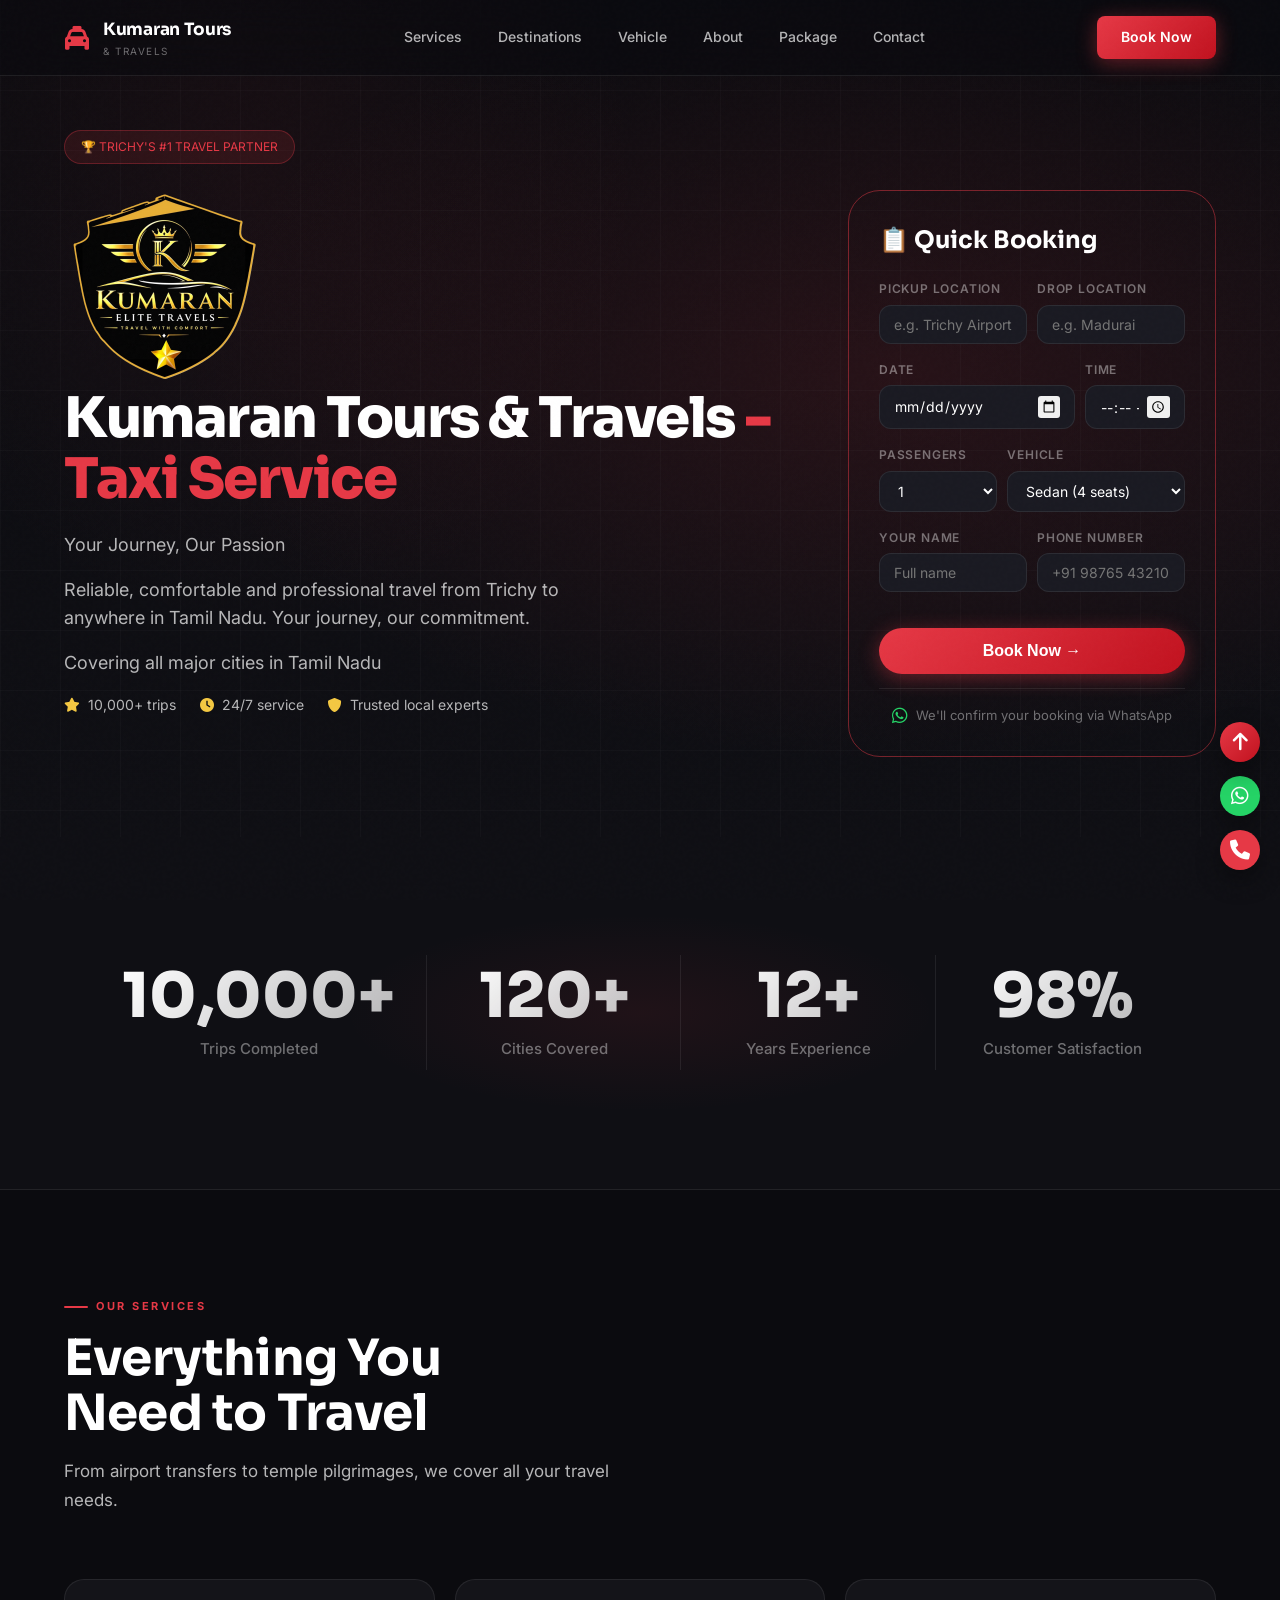
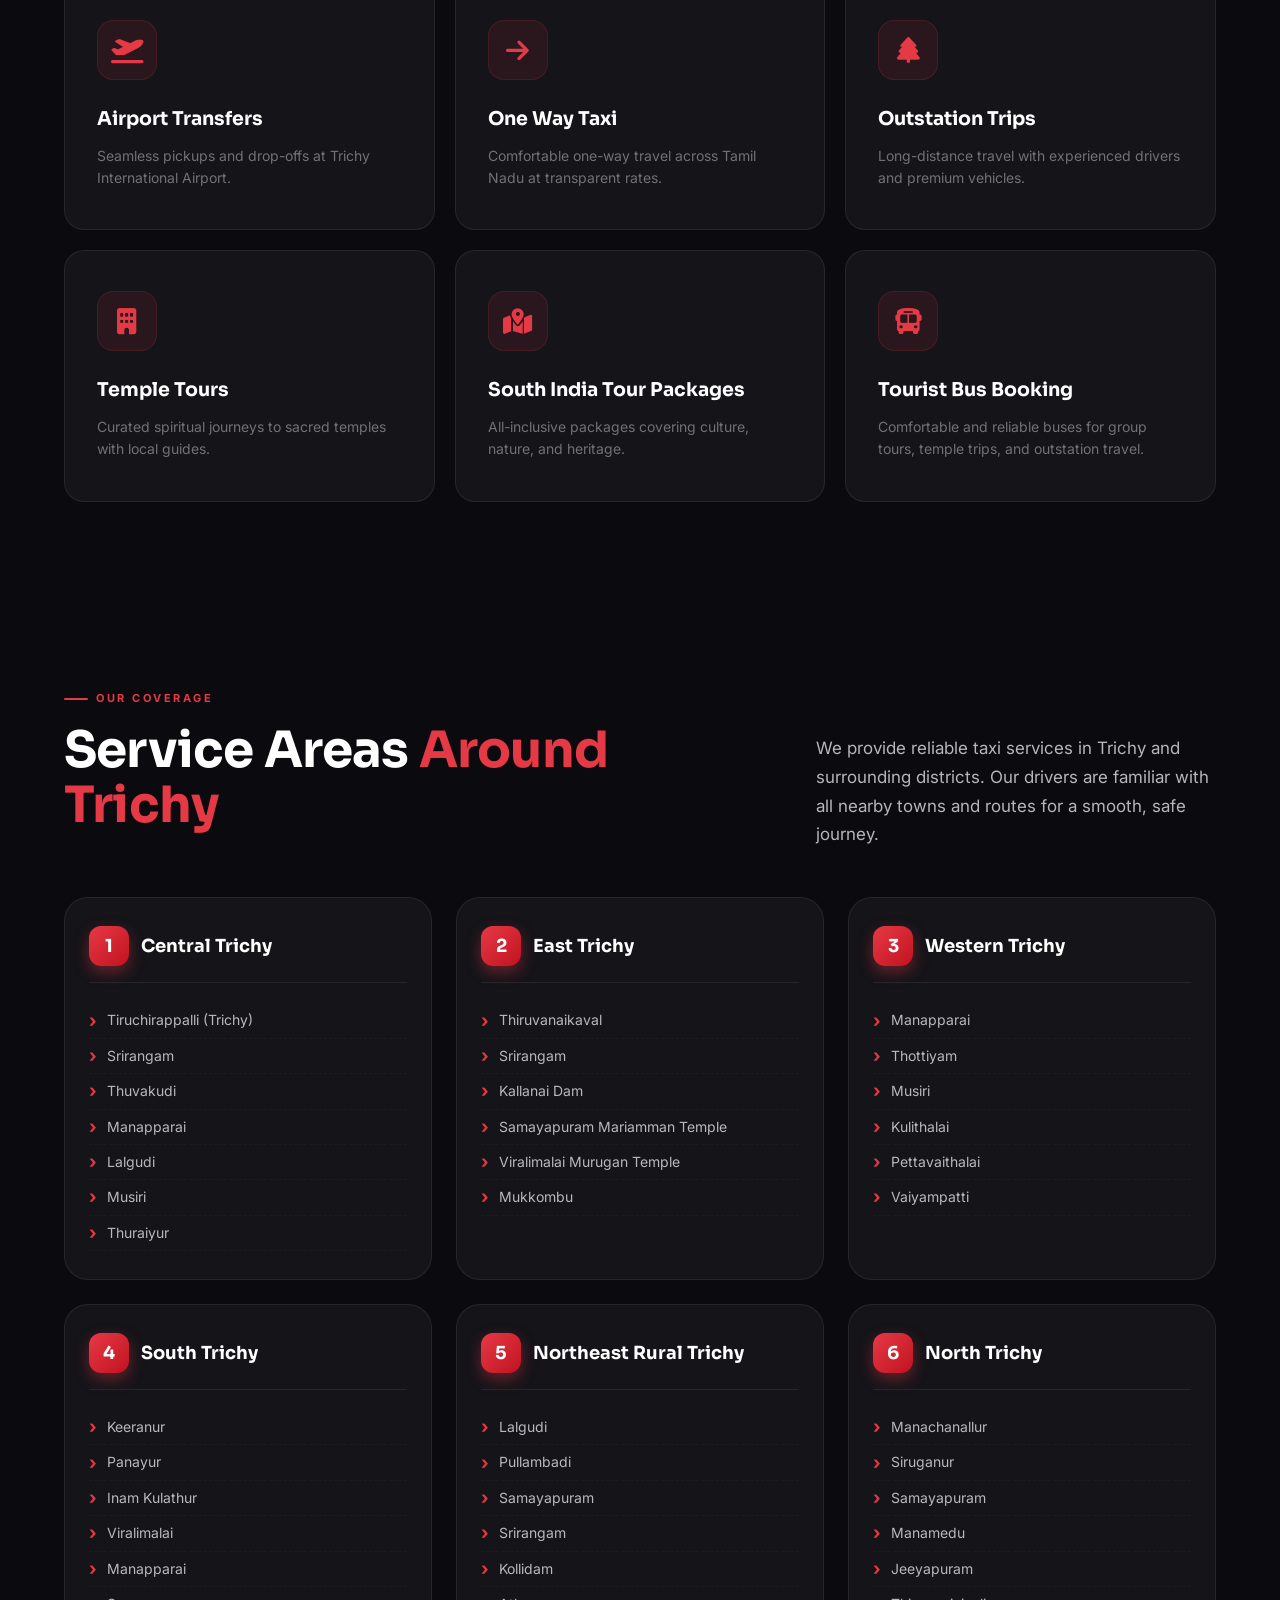
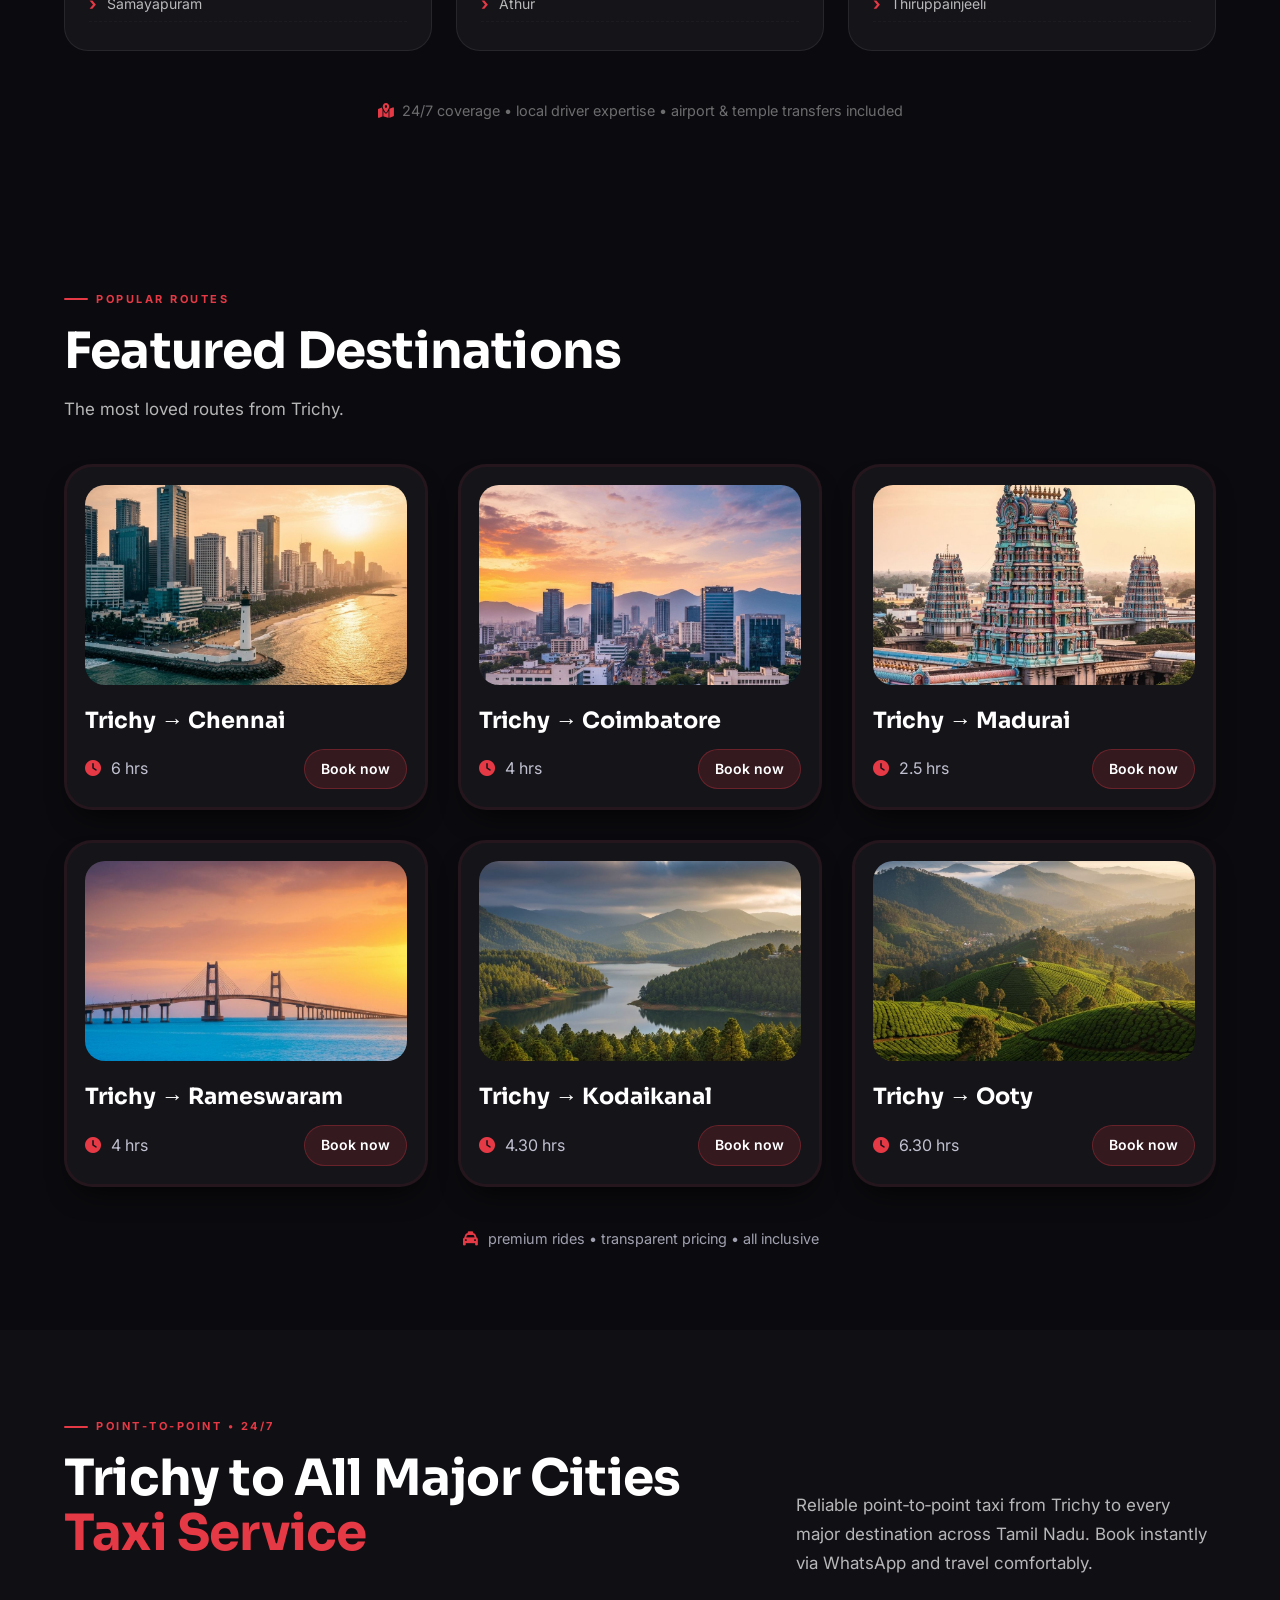
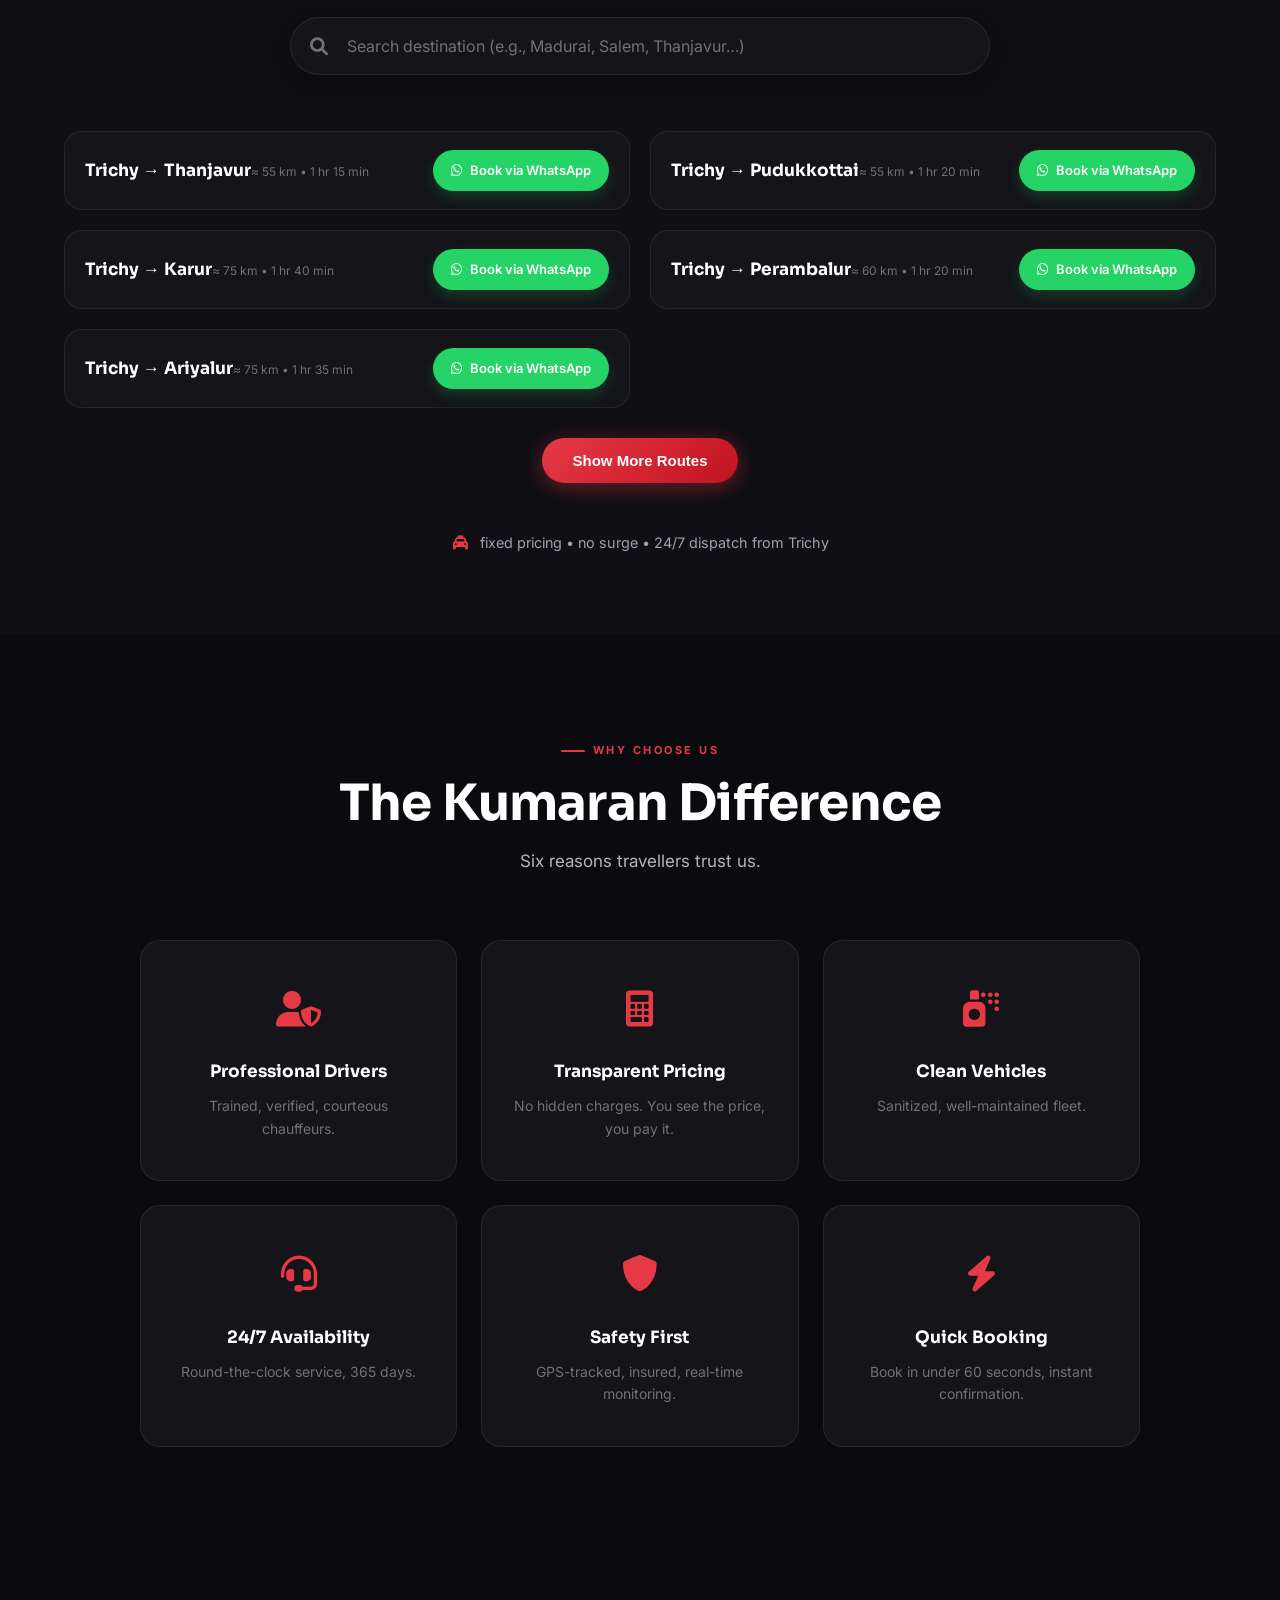
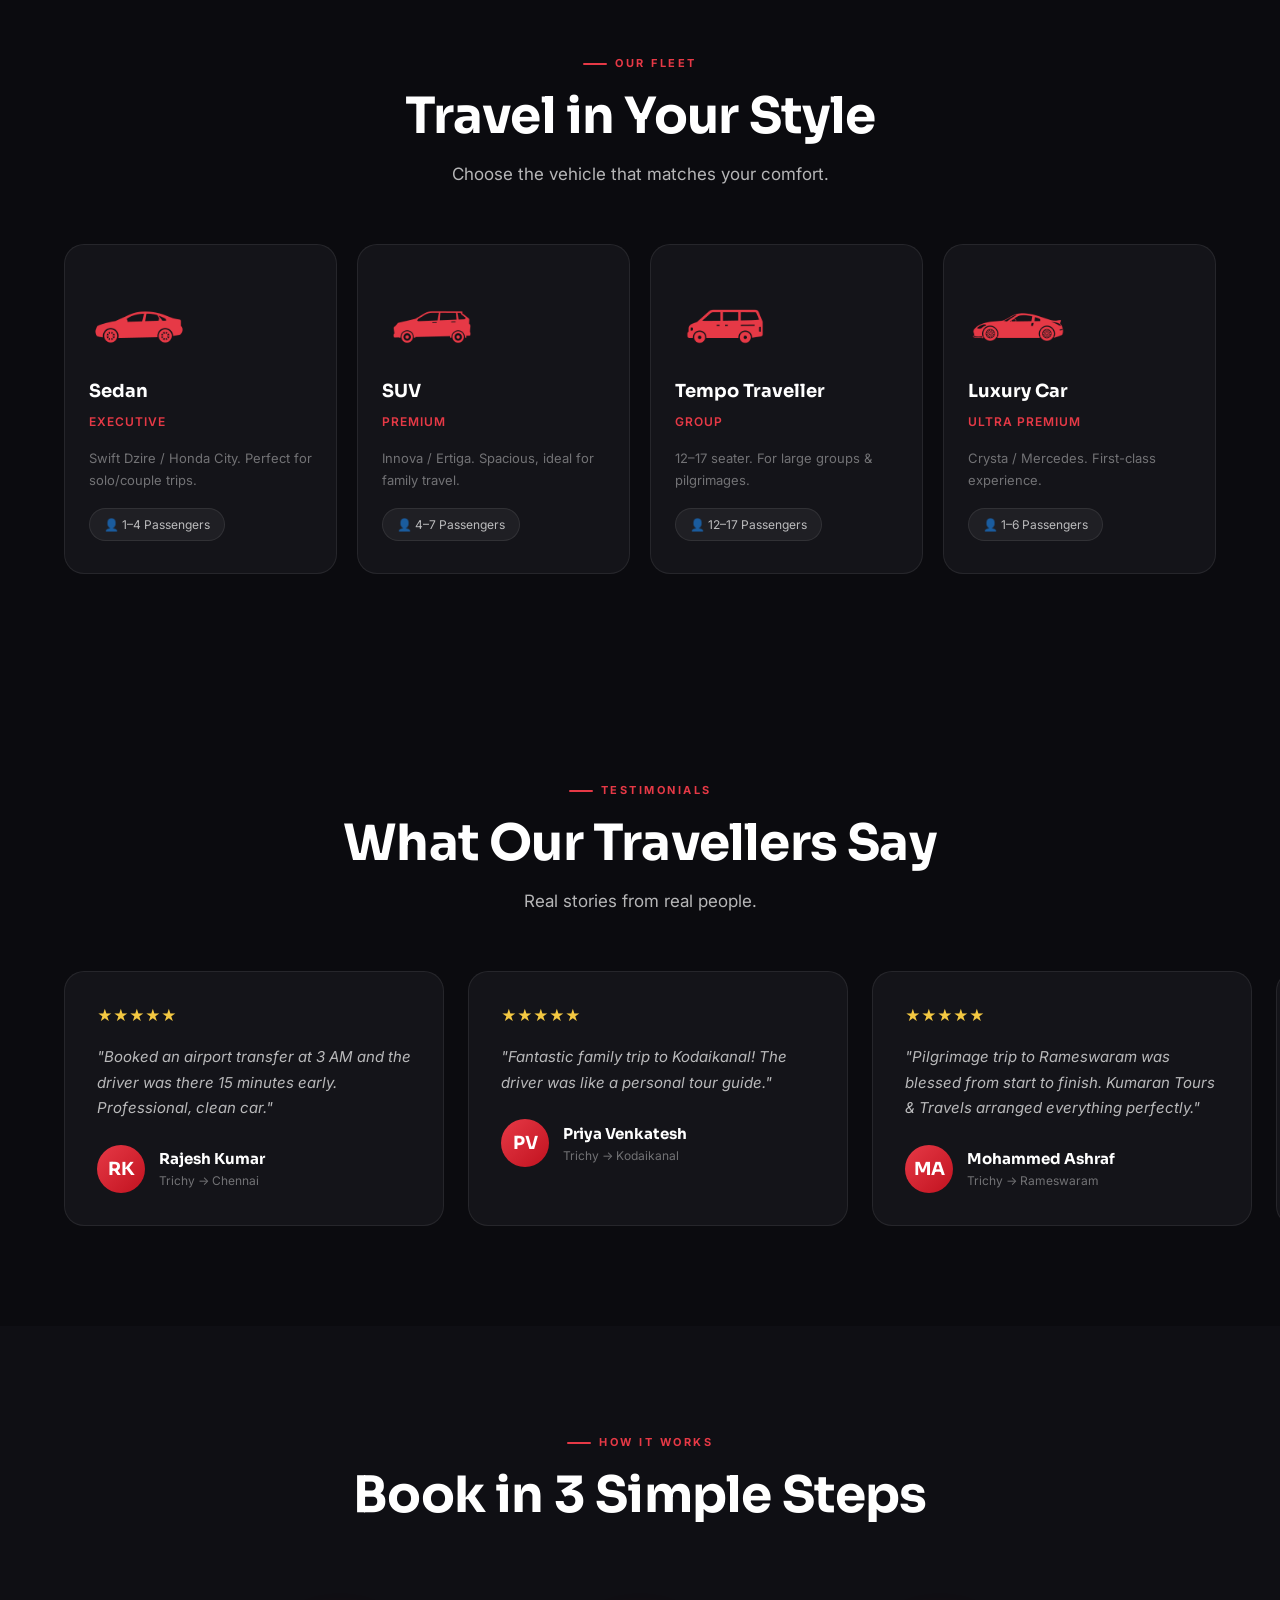
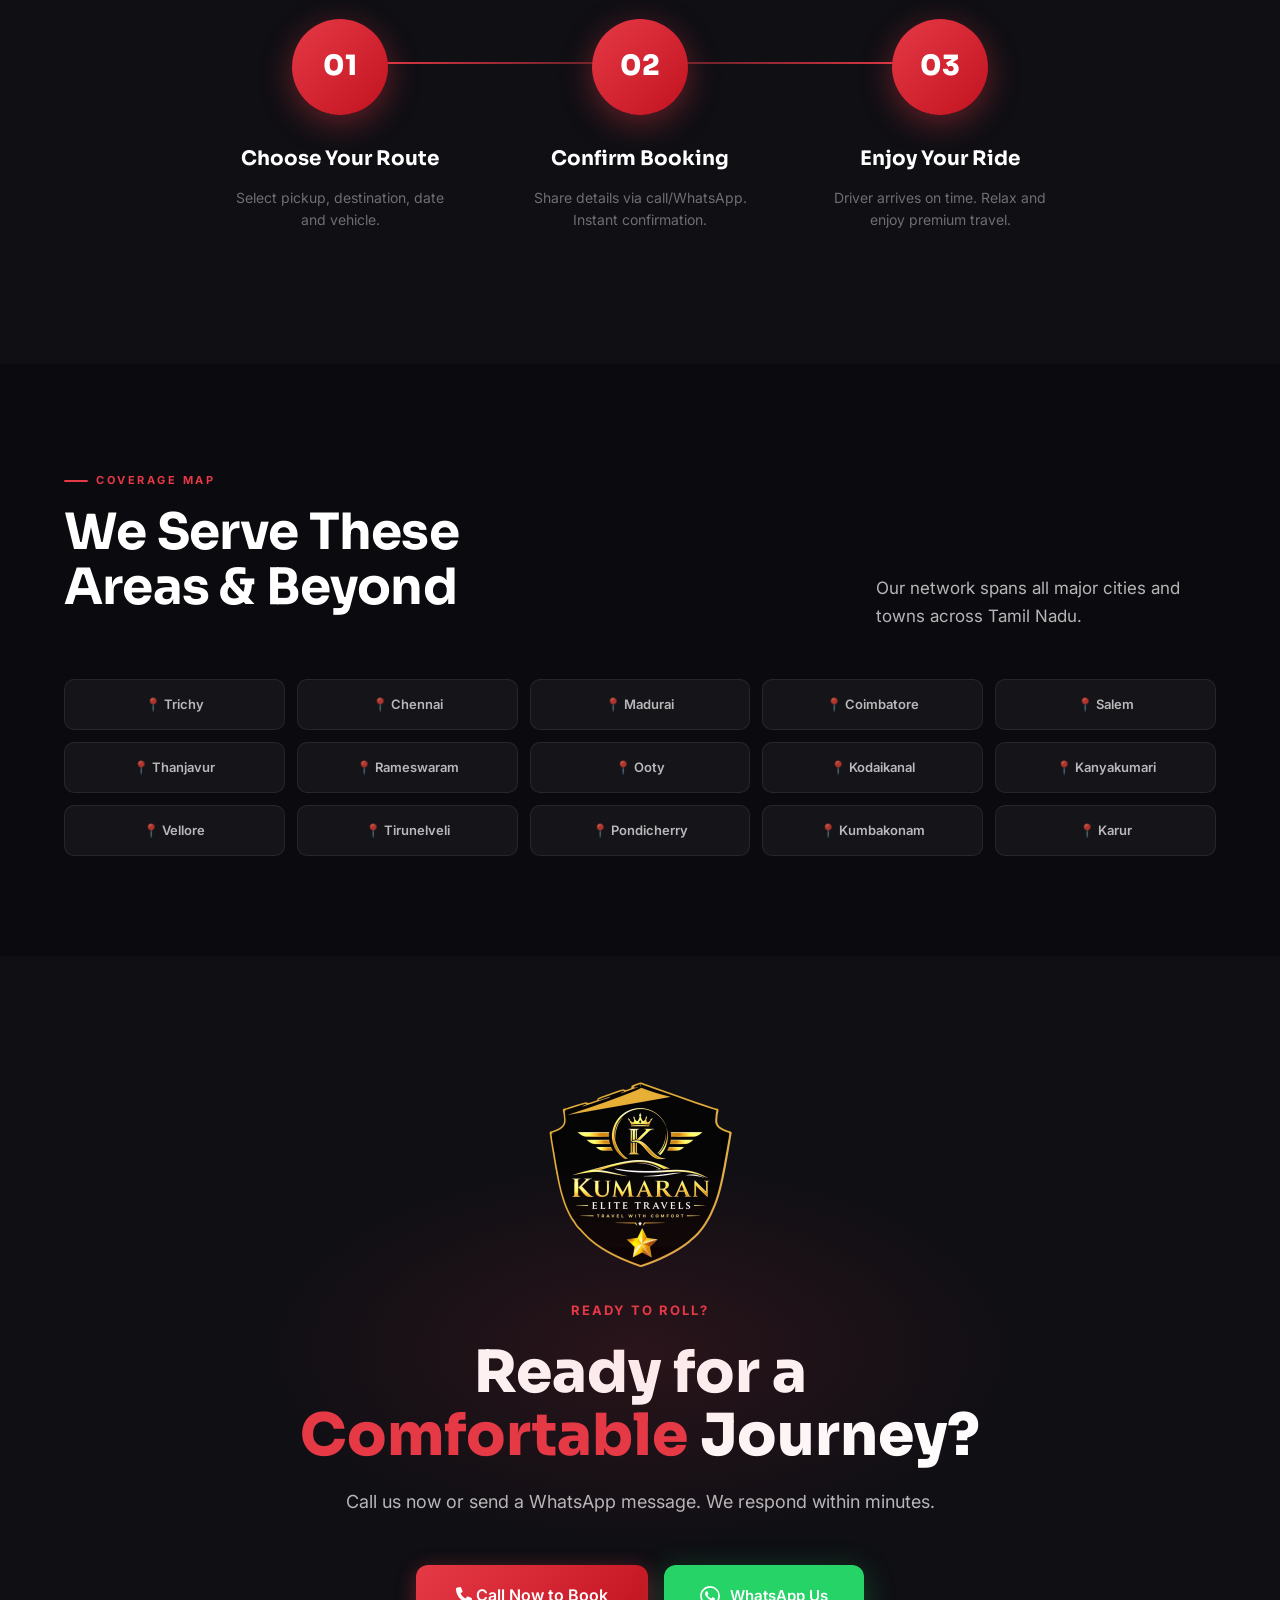
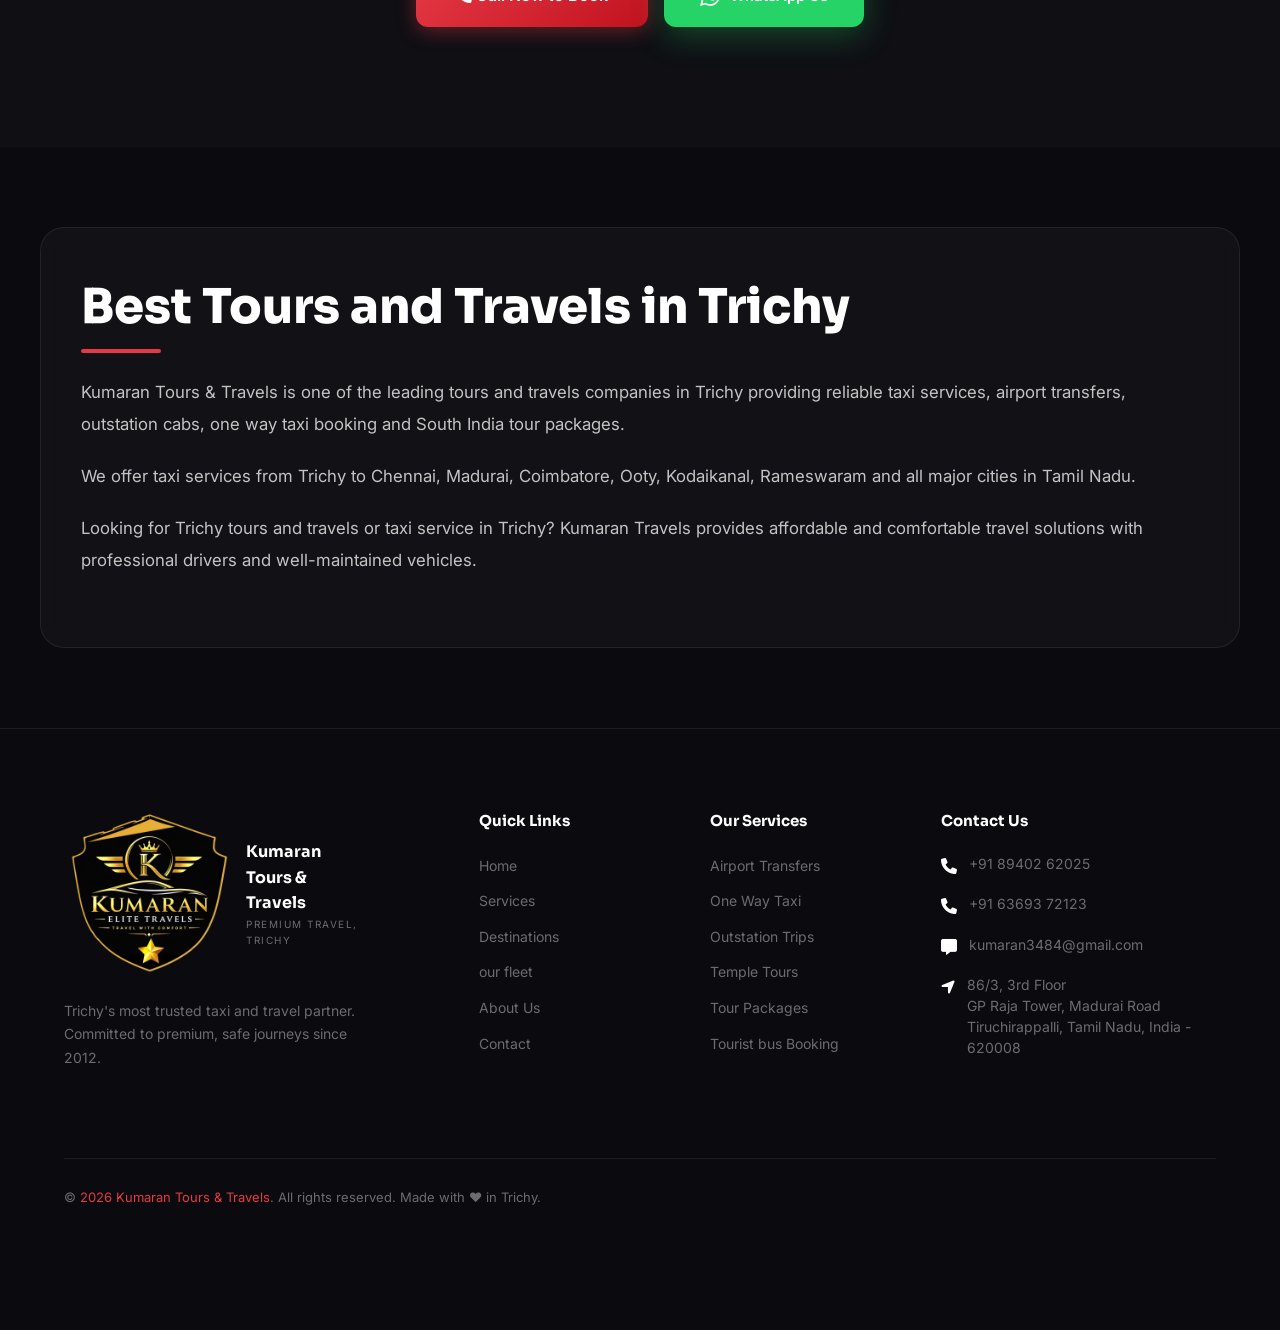
==== index.html @ 622de816 "Update index.html" ====
<!DOCTYPE html>
  <html lang="en">
  <head>
    <meta charset="UTF-8">
    <meta name="viewport" content="width=device-width, initial-scale=1.0">

<link rel="shortcut icon" href="assets/favicon.png" type="image/x-icon">

<!-- SEO Meta Tags -->

<!-- ================= SEO META TAGS ================= -->

<title>Kumaran Tours & Travels | Best Tours and Travels in Trichy | Taxi Service</title>

<meta name="description" content="Kumaran Tours & Travels is a trusted tours and travels company in Trichy offering taxi service, airport transfers, one way cabs, outstation taxi, temple tours and South India tour packages. Book reliable taxi service in Trichy at affordable prices.">

<meta name="keywords" content="Kumaran Tours and Travels, Kumaran Travels, Kumaran Elite Travels, Tours and Travels in Trichy, Trichy Taxi Service, Taxi Service Trichy, Airport Taxi Trichy, One Way Taxi Trichy, Outstation Taxi Trichy, Trichy Travels, Trichy to Chennai Taxi, Trichy to Madurai Taxi, Taxi Booking Trichy">

<meta name="robots" content="index, follow">

<meta name="author" content="Kumaran Tours & Travels">

<link rel="canonical" href="https://kumaranelitetravels.in/">

<!-- ================= OPEN GRAPH ================= -->

<meta property="og:title" content="Kumaran Tours & Travels - Best Taxi Service in Trichy">

<meta property="og:description" content="Reliable tours and travels in Trichy offering airport transfers, one way taxi, outstation cabs and South India tour packages.">

<meta property="og:type" content="website">

<meta property="og:url" content="https://kumaranelitetravels.in/">

<meta property="og:image" content="https://kumaranelitetravels.in/assets/footer_logo.png">

<meta property="og:site_name" content="Kumaran Tours & Travels">

<meta property="og:locale" content="en_IN">

<!-- ================= TWITTER SEO ================= -->

<meta name="twitter:card" content="summary_large_image">

<meta name="twitter:title" content="Kumaran Tours & Travels | Tours and Travels in Trichy">

<meta name="twitter:description" content="Trusted taxi and travel service in Trichy for airport transfers, outstation trips and tour packages.">

<meta name="twitter:image" content="https://kumaranelitetravels.in/assets/footer_logo.png">

<!-- ================= LOCAL BUSINESS SCHEMA ================= -->

<script type="application/ld+json">
{
  "@context": "https://schema.org",
  "@type": "TravelAgency",
  "name": "Kumaran Tours & Travels",
  "image": "https://kumaranelitetravels.in/assets/footer_logo.png",
  "url": "https://kumaranelitetravels.in",
  "telephone": "+91 8940262025",
  "email": "kumaran3484@gmail.com",
  "address": {
    "@type": "PostalAddress",
    "streetAddress": "86/3, 3rd Floor, GP Raja Tower, Madurai Road",
    "addressLocality": "Tiruchirappalli",
    "addressRegion": "Tamil Nadu",
    "postalCode": "620008",
    "addressCountry": "IN"
  },
  "geo": {
    "@type": "GeoCoordinates",
    "latitude": "10.7905",
    "longitude": "78.7047"
  },
  "areaServed": [
    "Trichy",
    "Chennai",
    "Madurai",
    "Coimbatore",
    "Salem",
    "Thanjavur",
    "Kodaikanal",
    "Ooty",
    "Rameswaram",
    "Tamil Nadu"
  ],
  "sameAs": [
    "https://wa.me/918940262025"
  ],
  "priceRange": "₹₹",
  "openingHours": "Mo-Su 00:00-23:59"
}
</script>

<!-- ================= END SEO ================= -->
<!-- end SEO Meta Tags -->

    <link rel="preconnect" href="https://fonts.googleapis.com">
    <link rel="preconnect" href="https://fonts.gstatic.com" crossorigin>
    <link rel="stylesheet" href="https://cdnjs.cloudflare.com/ajax/libs/font-awesome/6.0.0-beta3/css/all.min.css">
    <link href="https://fonts.googleapis.com/css2?family=Sora:wght@300;400;500;600;700;800&family=Inter:wght@300;400;500;600&display=swap" rel="stylesheet">
<link rel="stylesheet" href="style.css">
  <style>
    /* HERO LOGO */
.hero-logo{
  width:200px;
  height:auto;
  display:block;
}
/* ===== SEO CONTENT SECTION ===== */

.seo-content{
  max-width: 1200px;
  margin: 80px auto;
  padding: 50px 40px;
  background: rgba(255,255,255,0.03);
  border: 1px solid rgba(255,255,255,0.08);
  border-radius: 24px;
  backdrop-filter: blur(10px);
  -webkit-backdrop-filter: blur(10px);
}

.seo-content h2{
  font-size: clamp(2rem, 4vw, 3rem);
  font-weight: 800;
  line-height: 1.2;
  margin-bottom: 24px;
  color: #ffffff;
  font-family: 'Sora', sans-serif;
}

.seo-content h2::after{
  content: "";
  display: block;
  width: 80px;
  height: 4px;
  background: var(--red);
  border-radius: 20px;
  margin-top: 14px;
}

.seo-content p{
  font-size: 1.05rem;
  line-height: 1.9;
  color: rgba(255,255,255,0.75);
  margin-bottom: 20px;
  font-family: 'Inter', sans-serif;
}

.seo-content strong{
  color: #ffffff;
  font-weight: 600;
}

/* ===== MOBILE ===== */

@media (max-width:768px){

  .seo-content{
    margin: 50px 16px;
    padding: 32px 22px;
    border-radius: 18px;
  }

  .seo-content h2{
    font-size: 1.8rem;
  }

  .seo-content p{
    font-size: 0.98rem;
    line-height: 1.8;
  }

}

/* MOBILE */
@media (max-width:768px){

  .hero-left{
    text-align:center;
  }

  .hero-logo{
    margin:0 auto 20px;
    width:160px;
    max-width:70%;
  }

}
  </style>
  </head>
  <body>

  <!-- ===== NAVBAR ===== -->
  <nav id="navbar">
    <a href="" class="nav-logo">
      <i class="fas fa-taxi" style="color: var(--red); font-size: 24px;"></i>
      <div class="nav-logo-text">
        <div class="brand">Kumaran Tours</div>
        <div class="sub">& Travels</div>
      </div>
    </a>
    <div class="nav-links">
      <a href="#services">Services</a>
      <a href="#destinations">Destinations</a>
      <a href="vehicle.html">Vehicle</a>
      <a href="about.html">About</a>
      <a href="package.html">Package</a>
      <a href="#contact">Contact</a>
    </div>
    <a href="book.html" class="nav-cta">Book Now</a>
    <button class="hamburger" id="hamburger" aria-label="Open menu"><span></span><span></span><span></span></button>
  </nav>

  <div class="mobile-menu" id="mobileMenu" role="dialog" aria-modal="true">
    <button class="close-menu" id="closeMenu" aria-label="Close menu">✕</button>
    <a href="#services" onclick="closeMobileMenu()">Services</a>
    <a href="#destinations" onclick="closeMobileMenu()">Destinations</a>
    <a href="vehicle.html" onclick="closeMobileMenu()">Vehicle</a>
    <a href="about.html" onclick="closeMobileMenu()">About</a>
    <a href="package.html" onclick="closeMobileMenu()">Package</a>
    <a href="#contact" onclick="closeMobileMenu()">Contact</a>
    <a href="book.html" class="btn-primary" style="font-size:16px;">Book Now</a>
  </div>

  <!-- ===== HERO ===== -->
  <main>
  <section class="hero-booking" id="home">
    <div class="hero-booking-bg"></div>
    <div class="hero-booking-grid"></div>
    <div id="particles" class="particles-container" aria-hidden="true"></div>

    <div class="hero-booking-container" style="margin-top: 60px;">
      <div class="hero-left fade-in">
        <div class="badge">🏆 TRICHY'S #1 TRAVEL PARTNER</div>
<img src="assets/footer_logo.png" alt="Kumaran Tours & Travels Logo" class="hero-logo">        <h1>Kumaran Tours & Travels <span class="highlight">- Taxi Service</span></h1>
        <p> Your Journey, Our Passion</p>
        <p>Reliable, comfortable and professional travel from Trichy to anywhere in Tamil Nadu. Your journey, our commitment.</p>
        <p>Covering all major cities in Tamil Nadu</p>
        <div class="trust-badges">
          <span><i class="fas fa-star"></i> 10,000+ trips</span>
          <span><i class="fas fa-clock"></i> 24/7 service</span>
          <span><i class="fas fa-shield-alt"></i> Trusted local experts</span>
        </div>
      </div>

      <div class="booking-card fade-in">
        <h3>📋 Quick Booking</h3>
        <form id="quickBookingForm">
          <div class="form-row">
            <div class="form-group">
              <label for="pickup">Pickup Location</label>
              <input type="text" id="pickup" class="form-control" placeholder="e.g. Trichy Airport" required>
            </div>
            <div class="form-group">
              <label for="drop">Drop Location</label>
              <input type="text" id="drop" class="form-control" placeholder="e.g. Madurai" required>
            </div>
          </div>
          <div class="datetime-row">
            <div class="form-group">
              <label for="bookingDate">Date</label>
              <input type="date" class="form-control" id="bookingDate" required>
            </div>
            <div class="form-group">
              <label for="bookingTime">Time</label>
              <input type="time" class="form-control" id="bookingTime" required>
            </div>
          </div>
          <div class="passenger-vehicle-row">
            <div class="form-group">
              <label for="passengers">Passengers</label>
              <select class="form-control" id="passengers">
                <option>1</option><option>2</option><option>3</option><option>4</option>
                <option>5</option><option>6</option><option>7</option><option>8</option>
                <option>9</option><option>10</option><option>11</option><option>12</option>
                <option>13</option><option>14</option>
              </select>
            </div>
            <div class="form-group">
              <label for="vehicle">Vehicle</label>
              <select class="form-control" id="vehicle">
                <option>Sedan (4 seats)</option>
                <option>Hatchback (4 seats)</option>
                <option>SUV (7 seats)</option>
                <option>Innova Crysta (7 seats)</option>
                <option>Tempo Traveller (14 seats)</option>
                <option>Premium Sedan (4 seats)</option>
              </select>
            </div>
          </div>
          <div class="form-row">
            <div class="form-group">
              <label for="custName">Your Name</label>
              <input type="text" id="custName" class="form-control" placeholder="Full name" required>
            </div>
            <div class="form-group">
              <label for="custPhone">Phone Number</label>
              <input type="tel" id="custPhone" class="form-control" placeholder="+91 98765 43210" required>
            </div>
          </div>
          <button type="submit" class="btn-primary btn-block">Book Now →</button>
          <div class="wa-note"><i class="fab fa-whatsapp"></i> We'll confirm your booking via WhatsApp</div>
        </form>
      </div>
    </div>
  </section>

  <!-- ===== STATS ===== -->
  <section class="stats-section">
    <div class="stats-grid">
      <div class="stat-item fade-in"><div class="stat-number"><span id="cnt1">0</span>+</div><div class="stat-label">Trips Completed</div></div>
      <div class="stat-item fade-in"><div class="stat-number"><span id="cnt2">0</span>+</div><div class="stat-label">Cities Covered</div></div>
      <div class="stat-item fade-in"><div class="stat-number"><span id="cnt3">0</span>+</div><div class="stat-label">Years Experience</div></div>
      <div class="stat-item fade-in"><div class="stat-number"><span id="cnt4">0</span>%</div><div class="stat-label">Customer Satisfaction</div></div>
    </div>
  </section>

  <!-- ===== SERVICES ===== -->
  <section class="services-section" id="services">
    <div class="services-header fade-in">
      <div class="section-label">Our Services</div>
      <h2 class="section-title">Everything You<br>Need to Travel</h2>
      <p class="section-sub">From airport transfers to temple pilgrimages, we cover all your travel needs.</p>
    </div>
    <div class="services-grid">
      <div class="service-card fade-in"><div class="service-icon"><i class="fas fa-plane-departure"></i></div><div class="service-name">Airport Transfers</div><div class="service-desc">Seamless pickups and drop-offs at Trichy International Airport.</div></div>
      <div class="service-card fade-in"><div class="service-icon"><i class="fas fa-arrow-right"></i></div><div class="service-name">One Way Taxi</div><div class="service-desc">Comfortable one-way travel across Tamil Nadu at transparent rates.</div></div>
      <div class="service-card fade-in"><div class="service-icon"><i class="fas fa-tree"></i></div><div class="service-name">Outstation Trips</div><div class="service-desc">Long-distance travel with experienced drivers and premium vehicles.</div></div>
      <div class="service-card fade-in"><div class="service-icon"><i class="fas fa-building"></i></div><div class="service-name">Temple Tours</div><div class="service-desc">Curated spiritual journeys to sacred temples with local guides.</div></div>
      <div class="service-card fade-in"><div class="service-icon"><i class="fas fa-map-marked-alt"></i></div><div class="service-name">South India Tour Packages</div><div class="service-desc">All-inclusive packages covering culture, nature, and heritage.</div></div>
      <div class="service-card fade-in"><div class="service-icon"><i class="fas fa-bus"></i></div><div class="service-name">Tourist Bus Booking</div><div class="service-desc">Comfortable and reliable buses for group tours, temple trips, and outstation travel.</div></div>
    </div>
  </section>

  <!-- ===== SERVICE AREAS ENHANCED ===== -->
  <section class="areas-enhanced" id="service-areas">
    <div class="areas-header">
      <div class="section-label fade-in" style="justify-content:flex-start;">Our Coverage</div>
      <div style="display:flex;justify-content:space-between;align-items:flex-end;flex-wrap:wrap;gap:24px;margin-bottom:16px;">
        <h2 class="section-title fade-in" style="max-width:600px;">Service Areas <span style="color:var(--red);">Around Trichy</span></h2>
        <p class="section-sub fade-in" style="max-width:400px;margin:0;">We provide reliable taxi services in Trichy and surrounding districts. Our drivers are familiar with all nearby towns and routes for a smooth, safe journey.</p>
      </div>
    </div>
    <div class="areas-enhanced-grid">
      <div class="area-block fade-in">
        <div class="area-block-header"><span class="area-number">1</span><span class="area-region">Central Trichy</span></div>
        <ul class="area-list"><li>Tiruchirappalli (Trichy)</li><li>Srirangam</li><li>Thuvakudi</li><li>Manapparai</li><li>Lalgudi</li><li>Musiri</li><li>Thuraiyur</li></ul>
      </div>
      <div class="area-block fade-in">
        <div class="area-block-header"><span class="area-number">2</span><span class="area-region">East Trichy</span></div>
        <ul class="area-list"><li>Thiruvanaikaval</li><li>Srirangam</li><li>Kallanai Dam</li><li>Samayapuram Mariamman Temple</li><li>Viralimalai Murugan Temple</li><li>Mukkombu</li></ul>
      </div>
      <div class="area-block fade-in">
        <div class="area-block-header"><span class="area-number">3</span><span class="area-region">Western Trichy</span></div>
        <ul class="area-list"><li>Manapparai</li><li>Thottiyam</li><li>Musiri</li><li>Kulithalai</li><li>Pettavaithalai</li><li>Vaiyampatti</li></ul>
      </div>
      <div class="area-block fade-in">
        <div class="area-block-header"><span class="area-number">4</span><span class="area-region">South Trichy</span></div>
        <ul class="area-list"><li>Keeranur</li><li>Panayur</li><li>Inam Kulathur</li><li>Viralimalai</li><li>Manapparai</li><li>Samayapuram</li></ul>
      </div>
      <div class="area-block fade-in">
        <div class="area-block-header"><span class="area-number">5</span><span class="area-region">Northeast Rural Trichy</span></div>
        <ul class="area-list"><li>Lalgudi</li><li>Pullambadi</li><li>Samayapuram</li><li>Srirangam</li><li>Kollidam</li><li>Athur</li></ul>
      </div>
      <div class="area-block fade-in">
        <div class="area-block-header"><span class="area-number">6</span><span class="area-region">North Trichy</span></div>
        <ul class="area-list"><li>Manachanallur</li><li>Siruganur</li><li>Samayapuram</li><li>Manamedu</li><li>Jeeyapuram</li><li>Thiruppainjeeli</li></ul>
      </div>
    </div>
    <div class="delta-note fade-in" style="margin-top:48px;text-align:center;color:var(--white-40);">
      <i class="fas fa-map-marked-alt" style="color:var(--red);margin-right:8px;"></i>24/7 coverage • local driver expertise • airport & temple transfers included
    </div>
  </section>

  <!-- ===== DESTINATIONS ===== -->
  <section class="delta-destinations" id="destinations">
    <div class="dest-header">
      <div class="section-label fade-in">Popular Routes</div>
      <h2 class="section-title fade-in">Featured Destinations</h2>
      <p class="section-sub fade-in">The most loved routes from Trichy.</p>
    </div>
    <div class="delta-grid">
      <div class="delta-card"><img src="assets/chennai.jpg" alt="Trichy to Chennai taxi" loading="lazy"><h3>Trichy → Chennai</h3><div class="delta-price"><span><i class="fas fa-clock"></i> 6 hrs</span><a href="https://wa.me/918940262025?text=Hi%20Kumaran%20Tours,%20I%20would%20like%20to%20book%20a%20taxi%20from%20Trichy%20to%20Chennai.%20Please%20share%20availability%20and%20fare." target="_blank" rel="noopener" class="delta-btn">Book now</a></div></div>
      <div class="delta-card"><img src="assets/coimbatore.jpg" alt="Trichy to Coimbatore taxi" loading="lazy"><h3>Trichy → Coimbatore</h3><div class="delta-price"><span><i class="fas fa-clock"></i> 4 hrs</span><a href="https://wa.me/918940262025?text=Hi%20Kumaran%20Tours,%20I%20would%20like%20to%20book%20a%20taxi%20from%20Trichy%20to%20Coimbatore.%20Please%20share%20availability%20and%20fare." target="_blank" rel="noopener" class="delta-btn">Book now</a></div></div>
      <div class="delta-card"><img src="assets/madurai.jpg" alt="Trichy to Madurai taxi" loading="lazy"><h3>Trichy → Madurai</h3><div class="delta-price"><span><i class="fas fa-clock"></i> 2.5 hrs</span><a href="https://wa.me/918940262025?text=Hi%20Kumaran%20Tours,%20I%20would%20like%20to%20book%20a%20taxi%20from%20Trichy%20to%20Madurai.%20Please%20share%20availability%20and%20fare." target="_blank" rel="noopener" class="delta-btn">Book now</a></div></div>
      <div class="delta-card"><img src="assets/rameswaram.jpg" alt="Trichy to Rameswaram taxi" loading="lazy"><h3>Trichy → Rameswaram</h3><div class="delta-price"><span><i class="fas fa-clock"></i> 4 hrs</span><a href="https://wa.me/918940262025?text=Hi%20Kumaran%20Tours,%20I%20would%20like%20to%20book%20a%20taxi%20from%20Trichy%20to%20Rameswaram.%20Please%20share%20availability%20and%20fare." target="_blank" rel="noopener" class="delta-btn">Book now</a></div></div>
      <div class="delta-card"><img src="assets/kodaikanal.jpg" alt="Trichy to Kodaikanal taxi" loading="lazy"><h3>Trichy → Kodaikanal</h3><div class="delta-price"><span><i class="fas fa-clock"></i> 4.30 hrs</span><a href="https://wa.me/918940262025?text=Hi%20Kumaran%20Tours,%20I%20would%20like%20to%20book%20a%20taxi%20from%20Trichy%20to%20Kodaikanal.%20Please%20share%20availability%20and%20fare." target="_blank" rel="noopener" class="delta-btn">Book now</a></div></div>
      <div class="delta-card"><img src="assets/ooty.jpg" alt="Trichy to Ooty taxi" loading="lazy"><h3>Trichy → Ooty</h3><div class="delta-price"><span><i class="fas fa-clock"></i> 6.30 hrs</span><a href="https://wa.me/918940262025?text=Hi%20Kumaran%20Tours,%20I%20would%20like%20to%20book%20a%20taxi%20from%20Trichy%20to%20Ooty.%20Please%20share%20availability%20and%20fare." target="_blank" rel="noopener" class="delta-btn">Book now</a></div></div>
    </div>
    <div class="delta-note"><i class="fas fa-taxi"></i> premium rides • transparent pricing • all inclusive</div>
  </section>

  <!-- ===== CITY TAXI ROUTES ===== -->
  <section class="city-taxi-section" id="city-routes">
    <div class="city-taxi-header">
      <div class="section-label fade-in">point‑to‑point • 24/7</div>
      <div style="display:flex;justify-content:space-between;align-items:flex-end;flex-wrap:wrap;gap:24px;">
        <h2 class="section-title fade-in" style="max-width:650px;">Trichy to All Major Cities<br><span style="color:var(--red);">Taxi Service</span></h2>
        <p class="section-sub fade-in" style="max-width:420px;margin:0;">Reliable point‑to‑point taxi from Trichy to every major destination across Tamil Nadu. Book instantly via WhatsApp and travel comfortably.</p>
      </div>
    </div>
    <div class="route-search fade-in">
      <div class="search-wrapper">
        <i class="fas fa-search search-icon" aria-hidden="true"></i>
        <input type="text" id="routeFilterInput" class="route-input" placeholder="Search destination (e.g., Madurai, Salem, Thanjavur…)" autocomplete="off" aria-label="Search routes">
      </div>
    </div>
    <div class="routes-grid" id="routesGrid">
      <div class="route-card" data-name="thanjavur"><div class="route-info"><span class="route-city">Trichy → Thanjavur</span><span class="route-distance">≈ 55 km • 1 hr 15 min</span></div><a href="https://wa.me/918940262025?text=Hello%20Kumaran%20Tours%2C%20I%E2%80%99m%20looking%20to%20arrange%20a%20taxi%20from%20*Trichy%20to%20Thanjavur*%2C%20Kindly%20share%20the%20availability%20and%20fare%20information." target="_blank" rel="noopener" class="route-wa-btn"><i class="fab fa-whatsapp"></i> Book via WhatsApp</a></div>
      <div class="route-card" data-name="pudukkottai"><div class="route-info"><span class="route-city">Trichy → Pudukkottai</span><span class="route-distance">≈ 55 km • 1 hr 20 min</span></div><a href="https://wa.me/918940262025?text=Hello%20Kumaran%20Tours%2C%20I%E2%80%99m%20looking%20to%20arrange%20a%20taxi%20from%20*Trichy%20to%20Pudukkottai*%2C%20Kindly%20share%20the%20availability%20and%20fare%20information." target="_blank" rel="noopener" class="route-wa-btn"><i class="fab fa-whatsapp"></i> Book via WhatsApp</a></div>
      <div class="route-card" data-name="karur"><div class="route-info"><span class="route-city">Trichy → Karur</span><span class="route-distance">≈ 75 km • 1 hr 40 min</span></div><a href="https://wa.me/918940262025?text=Hello%20Kumaran%20Tours%2C%20I%E2%80%99m%20looking%20to%20arrange%20a%20taxi%20from%20*Trichy%20to%20Karur*%2C%20Kindly%20share%20the%20availability%20and%20fare%20information." target="_blank" rel="noopener" class="route-wa-btn"><i class="fab fa-whatsapp"></i> Book via WhatsApp</a></div>
      <div class="route-card" data-name="perambalur"><div class="route-info"><span class="route-city">Trichy → Perambalur</span><span class="route-distance">≈ 60 km • 1 hr 20 min</span></div><a href="https://wa.me/918940262025?text=Hello%20Kumaran%20Tours%2C%20I%E2%80%99m%20looking%20to%20arrange%20a%20taxi%20from%20*Trichy%20to%20Perambalur*%2C%20Kindly%20share%20the%20availability%20and%20fare%20information." target="_blank" rel="noopener" class="route-wa-btn"><i class="fab fa-whatsapp"></i> Book via WhatsApp</a></div>
      <div class="route-card" data-name="ariyalur"><div class="route-info"><span class="route-city">Trichy → Ariyalur</span><span class="route-distance">≈ 75 km • 1 hr 35 min</span></div><a href="https://wa.me/918940262025?text=Hello%20Kumaran%20Tours%2C%20I%E2%80%99m%20looking%20to%20arrange%20a%20taxi%20from%20*Trichy%20to%20Ariyalur*%2C%20Kindly%20share%20the%20availability%20and%20fare%20information." target="_blank" rel="noopener" class="route-wa-btn"><i class="fab fa-whatsapp"></i> Book via WhatsApp</a></div>
      <div class="route-card" data-name="srirangam"><div class="route-info"><span class="route-city">Trichy → Srirangam</span><span class="route-distance">≈ 10 km • 20 min</span></div><a href="https://wa.me/918940262025?text=Hello%20Kumaran%20Tours%2C%20I%E2%80%99m%20looking%20to%20arrange%20a%20taxi%20from%20*Trichy%20to%20Srirangam*%2C%20Kindly%20share%20the%20availability%20and%20fare%20information." target="_blank" rel="noopener" class="route-wa-btn"><i class="fab fa-whatsapp"></i> Book via WhatsApp</a></div>
      <div class="route-card" data-name="madurai"><div class="route-info"><span class="route-city">Trichy → Madurai</span><span class="route-distance">≈ 130 km • 2 hr 30 min</span></div><a href="https://wa.me/918940262025?text=Hello%20Kumaran%20Tours%2C%20I%E2%80%99m%20looking%20to%20arrange%20a%20taxi%20from%20*Trichy%20to%20Madurai*%2C%20Kindly%20share%20the%20availability%20and%20fare%20information." target="_blank" rel="noopener" class="route-wa-btn"><i class="fab fa-whatsapp"></i> Book via WhatsApp</a></div>
      <div class="route-card" data-name="dindigul"><div class="route-info"><span class="route-city">Trichy → Dindigul</span><span class="route-distance">≈ 95 km • 2 hr</span></div><a href="https://wa.me/918940262025?text=Hello%20Kumaran%20Tours%2C%20I%E2%80%99m%20looking%20to%20arrange%20a%20taxi%20from%20*Trichy%20to%20Dindigul*%2C%20Kindly%20share%20the%20availability%20and%20fare%20information." target="_blank" rel="noopener" class="route-wa-btn"><i class="fab fa-whatsapp"></i> Book via WhatsApp</a></div>
      <div class="route-card" data-name="salem"><div class="route-info"><span class="route-city">Trichy → Salem</span><span class="route-distance">≈ 150 km • 3 hr</span></div><a href="https://wa.me/918940262025?text=Hello%20Kumaran%20Tours%2C%20I%E2%80%99m%20looking%20to%20arrange%20a%20taxi%20from%20*Trichy%20to%20Salem*%2C%20Kindly%20share%20the%20availability%20and%20fare%20information." target="_blank" rel="noopener" class="route-wa-btn"><i class="fab fa-whatsapp"></i> Book via WhatsApp</a></div>
      <div class="route-card" data-name="coimbatore"><div class="route-info"><span class="route-city">Trichy → Coimbatore</span><span class="route-distance">≈ 220 km • 4 hr 15 min</span></div><a href="https://wa.me/918940262025?text=Hello%20Kumaran%20Tours%2C%20I%E2%80%99m%20looking%20to%20arrange%20a%20taxi%20from%20*Trichy%20to%20Coimbatore*%2C%20Kindly%20share%20the%20availability%20and%20fare%20information." target="_blank" rel="noopener" class="route-wa-btn"><i class="fab fa-whatsapp"></i> Book via WhatsApp</a></div>
      <div class="route-card" data-name="tiruchendur"><div class="route-info"><span class="route-city">Trichy → Tiruchendur</span><span class="route-distance">≈ 290 km • 5 hr 30 min</span></div><a href="https://wa.me/918940262025?text=Hello%20Kumaran%20Tours%2C%20I%E2%80%99m%20looking%20to%20arrange%20a%20taxi%20from%20*Trichy%20to%20Tiruchendur*%2C%20Kindly%20share%20the%20availability%20and%20fare%20information." target="_blank" rel="noopener" class="route-wa-btn"><i class="fab fa-whatsapp"></i> Book via WhatsApp</a></div>
      <div class="route-card" data-name="tirunelveli"><div class="route-info"><span class="route-city">Trichy → Tirunelveli</span><span class="route-distance">≈ 260 km • 5 hr</span></div><a href="https://wa.me/918940262025?text=Hello%20Kumaran%20Tours%2C%20I%E2%80%99m%20looking%20to%20arrange%20a%20taxi%20from%20*Trichy%20to%20Tirunelveli*%2C%20Kindly%20share%20the%20availability%20and%20fare%20information." target="_blank" rel="noopener" class="route-wa-btn"><i class="fab fa-whatsapp"></i> Book via WhatsApp</a></div>
      <div class="route-card" data-name="kumbakonam"><div class="route-info"><span class="route-city">Trichy → Kumbakonam</span><span class="route-distance">≈ 95 km • 2 hr</span></div><a href="https://wa.me/918940262025?text=Hello%20Kumaran%20Tours%2C%20I%E2%80%99m%20looking%20to%20arrange%20a%20taxi%20from%20*Trichy%20to%20Kumbakonam*%2C%20Kindly%20share%20the%20availability%20and%20fare%20information." target="_blank" rel="noopener" class="route-wa-btn"><i class="fab fa-whatsapp"></i> Book via WhatsApp</a></div>
      <div class="route-card" data-name="nagapattinam"><div class="route-info"><span class="route-city">Trichy → Nagapattinam</span><span class="route-distance">≈ 150 km • 3 hr</span></div><a href="https://wa.me/918940262025?text=Hello%20Kumaran%20Tours%2C%20I%E2%80%99m%20looking%20to%20arrange%20a%20taxi%20from%20*Trichy%20to%20Nagapattinam*%2C%20Kindly%20share%20the%20availability%20and%20fare%20information." target="_blank" rel="noopener" class="route-wa-btn"><i class="fab fa-whatsapp"></i> Book via WhatsApp</a></div>
      <div class="route-card" data-name="chidambaram"><div class="route-info"><span class="route-city">Trichy → Chidambaram</span><span class="route-distance">≈ 140 km • 2 hr 45 min</span></div><a href="https://wa.me/918940262025?text=Hello%20Kumaran%20Tours%2C%20I%E2%80%99m%20looking%20to%20arrange%20a%20taxi%20from%20*Trichy%20to%20Chidambaram*%2C%20Kindly%20share%20the%20availability%20and%20fare%20information." target="_blank" rel="noopener" class="route-wa-btn"><i class="fab fa-whatsapp"></i> Book via WhatsApp</a></div>
      <div class="route-card" data-name="cuddalore"><div class="route-info"><span class="route-city">Trichy → Cuddalore</span><span class="route-distance">≈ 160 km • 3 hr 15 min</span></div><a href="https://wa.me/918940262025?text=Hello%20Kumaran%20Tours%2C%20I%E2%80%99m%20looking%20to%20arrange%20a%20taxi%20from%20*Trichy%20to%20Cuddalore*%2C%20Kindly%20share%20the%20availability%20and%20fare%20information." target="_blank" rel="noopener" class="route-wa-btn"><i class="fab fa-whatsapp"></i> Book via WhatsApp</a></div>
      <div class="route-card" data-name="villupuram"><div class="route-info"><span class="route-city">Trichy → Villupuram</span><span class="route-distance">≈ 140 km • 2 hr 50 min</span></div><a href="https://wa.me/918940262025?text=Hello%20Kumaran%20Tours%2C%20I%E2%80%99m%20looking%20to%20arrange%20a%20taxi%20from%20*Trichy%20to%20Villupuram*%2C%20Kindly%20share%20the%20availability%20and%20fare%20information." target="_blank" rel="noopener" class="route-wa-btn"><i class="fab fa-whatsapp"></i> Book via WhatsApp</a></div>
      <div class="route-card" data-name="chennai"><div class="route-info"><span class="route-city">Trichy → Chennai</span><span class="route-distance">≈ 330 km • 5 hr 30 min</span></div><a href="https://wa.me/918940262025?text=Hello%20Kumaran%20Tours%2C%20I%E2%80%99m%20looking%20to%20arrange%20a%20taxi%20from%20*Trichy%20to%20Chennai*%2C%20Kindly%20share%20the%20availability%20and%20fare%20information." target="_blank" rel="noopener" class="route-wa-btn"><i class="fab fa-whatsapp"></i> Book via WhatsApp</a></div>
      <div class="route-card" data-name="tiruvannamalai"><div class="route-info"><span class="route-city">Trichy → Tiruvannamalai</span><span class="route-distance">≈ 200 km • 4 hr</span></div><a href="https://wa.me/918940262025?text=Hello%20Kumaran%20Tours%2C%20I%E2%80%99m%20looking%20to%20arrange%20a%20taxi%20from%20*Trichy%20to%20Tiruvannamalai*%2C%20Kindly%20share%20the%20availability%20and%20fare%20information." target="_blank" rel="noopener" class="route-wa-btn"><i class="fab fa-whatsapp"></i> Book via WhatsApp</a></div>
      <div class="route-card" data-name="erode"><div class="route-info"><span class="route-city">Trichy → Erode</span><span class="route-distance">≈ 190 km • 3 hr 45 min</span></div><a href="https://wa.me/918940262025?text=Hello%20Kumaran%20Tours%2C%20I%E2%80%99m%20looking%20to%20arrange%20a%20taxi%20from%20*Trichy%20to%20Erode*%2C%20Kindly%20share%20the%20availability%20and%20fare%20information." target="_blank" rel="noopener" class="route-wa-btn"><i class="fab fa-whatsapp"></i> Book via WhatsApp</a></div>
      <div class="route-card" data-name="namakkal"><div class="route-info"><span class="route-city">Trichy → Namakkal</span><span class="route-distance">≈ 110 km • 2 hr 15 min</span></div><a href="https://wa.me/918940262025?text=Hello%20Kumaran%20Tours%2C%20I%E2%80%99m%20looking%20to%20arrange%20a%20taxi%20from%20*Trichy%20to%20Namakkal*%2C%20Kindly%20share%20the%20availability%20and%20fare%20information." target="_blank" rel="noopener" class="route-wa-btn"><i class="fab fa-whatsapp"></i> Book via WhatsApp</a></div>
    </div>
    <div style="text-align:center;margin-top:30px;">
    <button id="toggleRoutesBtn" class="btn-primary">
      Show More Routes
    </button>
  </div>
    <div id="noRoutesMsg" style="text-align:center;padding:40px 0;color:var(--white-40);display:none;">
      <i class="fas fa-map-pin" style="color:var(--red);font-size:24px;margin-bottom:12px;display:block;"></i>
      <p style="font-size:18px;">No matching routes — but we probably still cover it!<br><a href="https://wa.me/918940262025?text=Hi%20Kumaran%20Tours%2C%20I%20need%20a%20taxi%20from%20Trichy%20to..." target="_blank" rel="noopener" style="color:var(--red);text-decoration:underline;">Ask on WhatsApp</a></p>
    </div>
    <div class="delta-note fade-in" style="margin-top:48px;">
      <i class="fas fa-taxi" style="color:var(--red);margin-right:8px;"></i> fixed pricing • no surge • 24/7 dispatch from Trichy
    </div>
  </section>

  <!-- ===== WHY CHOOSE US ===== -->
  <section class="why-section" id="about">
    <div class="why-header">
      <div class="section-label" style="justify-content:center;">Why Choose Us</div>
      <h2 class="section-title fade-in">The Kumaran Difference</h2>
      <p class="section-sub fade-in" style="margin:0 auto;">Six reasons travellers trust us.</p>
    </div>
    <div class="why-grid">
      <div class="why-card fade-in"><span class="why-icon"><i class="fas fa-user-shield"></i></span><div class="why-title">Professional Drivers</div><div class="why-desc">Trained, verified, courteous chauffeurs.</div></div>
      <div class="why-card fade-in"><span class="why-icon"><i class="fas fa-calculator"></i></span><div class="why-title">Transparent Pricing</div><div class="why-desc">No hidden charges. You see the price, you pay it.</div></div>
      <div class="why-card fade-in"><span class="why-icon"><i class="fas fa-spray-can"></i></span><div class="why-title">Clean Vehicles</div><div class="why-desc">Sanitized, well-maintained fleet.</div></div>
      <div class="why-card fade-in"><span class="why-icon"><i class="fas fa-headset"></i></span><div class="why-title">24/7 Availability</div><div class="why-desc">Round-the-clock service, 365 days.</div></div>
      <div class="why-card fade-in"><span class="why-icon"><i class="fas fa-shield-alt"></i></span><div class="why-title">Safety First</div><div class="why-desc">GPS-tracked, insured, real-time monitoring.</div></div>
      <div class="why-card fade-in"><span class="why-icon"><i class="fas fa-bolt"></i></span><div class="why-title">Quick Booking</div><div class="why-desc">Book in under 60 seconds, instant confirmation.</div></div>
    </div>
  </section>

  <!-- ===== FLEET ===== -->
  <section class="fleet-section" id="fleet">
    <div style="text-align:center;margin-bottom:56px;">
      <div class="section-label fade-in" style="justify-content:center;">Our Fleet</div>
      <h2 class="section-title fade-in">Travel in Your Style</h2>
      <p class="section-sub fade-in" style="margin:0 auto;">Choose the vehicle that matches your comfort.</p>
    </div>
    <div class="fleet-grid">
      <div class="fleet-card fade-in"><span class="fleet-car-emoji"><img src="assets/sedan-car-model.png" alt="Kumaran Tours and Travels sedan taxi service in Trichy" loading="lazy"></span><div class="fleet-name">Sedan</div><div class="fleet-type">Executive</div><div class="fleet-feature">Swift Dzire / Honda City. Perfect for solo/couple trips.</div><div class="fleet-capacity">👤 1–4 Passengers</div></div>
      <div class="fleet-card fade-in"><span class="fleet-car-emoji"><img src="assets/suv.png" alt="Kumaran Tours and Travels SUV taxi service in Trichy" loading="lazy"></span><div class="fleet-name">SUV</div><div class="fleet-type">Premium</div><div class="fleet-feature">Innova / Ertiga. Spacious, ideal for family travel.</div><div class="fleet-capacity">👤 4–7 Passengers</div></div>
      <div class="fleet-card fade-in"><span class="fleet-car-emoji"><img src="assets/van.png" alt="Kumaran Tours and Travels Tempo Traveller taxi service in Trichy" loading="lazy"></span><div class="fleet-name">Tempo Traveller</div><div class="fleet-type">Group</div><div class="fleet-feature">12–17 seater. For large groups & pilgrimages.</div><div class="fleet-capacity">👤 12–17 Passengers</div></div>
      <div class="fleet-card fade-in"><span class="fleet-car-emoji"><img src="assets/luxury.png" alt="Kumaran Tours and Travels luxury car taxi service in Trichy" loading="lazy"></span><div class="fleet-name">Luxury Car</div><div class="fleet-type">Ultra Premium</div><div class="fleet-feature">Crysta / Mercedes. First-class experience.</div><div class="fleet-capacity">👤 1–6 Passengers</div></div>
    </div>
    
  </section>

  <!-- ===== TESTIMONIALS ===== -->
  <section class="testimonials-section">
    <div style="text-align:center;">
      <div class="section-label fade-in" style="justify-content:center;">Testimonials</div>
      <h2 class="section-title fade-in">What Our Travellers Say</h2>
      <p class="section-sub fade-in" style="margin:0 auto;">Real stories from real people.</p>
    </div>
    <div class="testimonials-track" id="testimonialsTrack" aria-live="off"></div>
  </section>

  <!-- ===== PROCESS ===== -->
  <section class="process-section">
    <div style="text-align:center;">
      <div class="section-label fade-in" style="justify-content:center;">How It Works</div>
      <h2 class="section-title fade-in">Book in 3 Simple Steps</h2>
    </div>
    <div class="process-steps">
      <div class="process-step fade-in"><div class="step-num">01</div><div class="step-title">Choose Your Route</div><div class="step-desc">Select pickup, destination, date and vehicle.</div></div>
      <div class="process-step fade-in"><div class="step-num">02</div><div class="step-title">Confirm Booking</div><div class="step-desc">Share details via call/WhatsApp. Instant confirmation.</div></div>
      <div class="process-step fade-in"><div class="step-num">03</div><div class="step-title">Enjoy Your Ride</div><div class="step-desc">Driver arrives on time. Relax and enjoy premium travel.</div></div>
    </div>
  </section>

  <!-- ===== COVERAGE MAP ===== -->
  <section class="areas-section">
    <div style="display:flex;justify-content:space-between;align-items:flex-end;flex-wrap:wrap;gap:24px;margin-bottom:48px;">
      <div>
        <div class="section-label fade-in">Coverage Map</div>
        <h2 class="section-title fade-in">We Serve These<br>Areas & Beyond</h2>
      </div>
      <p class="section-sub fade-in" style="max-width:340px;">Our network spans all major cities and towns across Tamil Nadu.</p>
    </div>
    <div class="areas-grid">
      <div class="area-tag fade-in">📍 Trichy</div><div class="area-tag fade-in">📍 Chennai</div><div class="area-tag fade-in">📍 Madurai</div><div class="area-tag fade-in">📍 Coimbatore</div><div class="area-tag fade-in">📍 Salem</div>
      <div class="area-tag fade-in">📍 Thanjavur</div><div class="area-tag fade-in">📍 Rameswaram</div><div class="area-tag fade-in">📍 Ooty</div><div class="area-tag fade-in">📍 Kodaikanal</div><div class="area-tag fade-in">📍 Kanyakumari</div>
      <div class="area-tag fade-in">📍 Vellore</div><div class="area-tag fade-in">📍 Tirunelveli</div><div class="area-tag fade-in">📍 Pondicherry</div><div class="area-tag fade-in">📍 Kumbakonam</div><div class="area-tag fade-in">📍 Karur</div>
    </div>
  </section>

  <!-- ===== CTA ===== -->
  <section class="cta-section" id="contact">
    <img src="assets/footer_logo.png" alt="Kumaran Tours & Travels logo" height="200" width="200" loading="lazy" style="margin:0 auto 24px;">
    <div class="cta-label fade-in">Ready to Roll?</div>
    <h2 class="cta-title fade-in">Ready for a<br><span style="color:var(--red);">Comfortable</span> Journey?</h2>
    <p class="cta-sub fade-in">Call us now or send a WhatsApp message. We respond within minutes.</p>
    <div class="cta-btns fade-in">
      <a href="tel:+918940262025" class="btn-primary" style="font-size:16px;padding:18px 40px;"><i class="fas fa-phone"></i> Call Now to Book</a>
      <a href="https://wa.me/918940262025?text=Hi%20Kumaran%20Tours%2C%20I%20need%20a%20taxi%20from%20Trichy." class="btn-whatsapp" target="_blank" rel="noopener">
        <svg width="20" height="20" viewBox="0 0 24 24" fill="currentColor" aria-hidden="true"><path d="M17.472 14.382c-.297-.149-1.758-.867-2.03-.967-.273-.099-.471-.148-.67.15-.197.297-.767.966-.94 1.164-.173.199-.347.223-.644.075-.297-.15-1.255-.463-2.39-1.475-.883-.788-1.48-1.761-1.653-2.059-.173-.297-.018-.458.13-.606.134-.133.298-.347.446-.52.149-.174.198-.298.298-.497.099-.198.05-.371-.025-.52-.075-.149-.669-1.612-.916-2.207-.242-.579-.487-.5-.669-.51-.173-.008-.371-.01-.57-.01-.198 0-.52.074-.792.372-.272.297-1.04 1.016-1.04 2.479 0 1.462 1.065 2.875 1.213 3.074.149.198 2.096 3.2 5.077 4.487.709.306 1.262.489 1.694.625.712.227 1.36.195 1.871.118.571-.085 1.758-.719 2.006-1.413.248-.694.248-1.289.173-1.413-.074-.124-.272-.198-.57-.347m-5.421 7.403h-.004a9.87 9.87 0 01-5.031-1.378l-.361-.214-3.741.982.998-3.648-.235-.374a9.86 9.86 0 01-1.51-5.26c.001-5.45 4.436-9.884 9.888-9.884 2.64 0 5.122 1.03 6.988 2.898a9.825 9.825 0 012.893 6.994c-.003 5.45-4.437 9.884-9.885 9.884m8.413-18.297A11.815 11.815 0 0012.05 0C5.495 0 .16 5.335.157 11.892c0 2.096.547 4.142 1.588 5.945L.057 24l6.305-1.654a11.882 11.882 0 005.683 1.448h.005c6.554 0 11.89-5.335 11.893-11.893a11.821 11.821 0 00-3.48-8.413Z"/></svg>
        WhatsApp Us
      </a>
    </div>
  </section>
  </main>
<section class="seo-content">
  <h2>Best Tours and Travels in Trichy</h2>

  <p>
    Kumaran Tours & Travels is one of the leading tours and travels companies in Trichy providing reliable taxi services, airport transfers, outstation cabs, one way taxi booking and South India tour packages.
  </p>

  <p>
    We offer taxi services from Trichy to Chennai, Madurai, Coimbatore, Ooty, Kodaikanal, Rameswaram and all major cities in Tamil Nadu.
  </p>

  <p>
    Looking for Trichy tours and travels or taxi service in Trichy? Kumaran Travels provides affordable and comfortable travel solutions with professional drivers and well-maintained vehicles.
  </p>
</section>
  <!-- ===== FOOTER ===== -->
  <footer>
    <div class="footer-grid">
      <div class="footer-brand">
        <div class="footer-logo">
          <img src="assets/footer_logo.png" alt="Kumaran Tours & Travels" height="170" width="170" loading="lazy">
          <div class="footer-logo-text"><div class="brand">Kumaran Tours & Travels</div><div class="sub">Premium Travel, Trichy</div></div>
        </div>
        <p class="footer-desc">Trichy's most trusted taxi and travel partner. Committed to premium, safe journeys since 2012.</p>
    
      </div>
      <div class="footer-col">
        <h4>Quick Links</h4>
        <ul>
          <li><a href="#home">Home</a></li>
          <li><a href="#services">Services</a></li>
          <li><a href="#destinations">Destinations</a></li>
          <li><a href="vehicle.html">our fleet</a></li>
          <li><a href="#about">About Us</a></li>
          <li><a href="#contact">Contact</a></li>
        </ul>
      </div>
      <div class="footer-col">
        <h4>Our Services</h4>
        <ul>
          <li><a href="#services">Airport Transfers</a></li>
          <li><a href="#services">One Way Taxi</a></li>
          <li><a href="#services">Outstation Trips</a></li>
          <li><a href="#services">Temple Tours</a></li>
          <li><a href="#services">Tour Packages</a></li>
          <li><a href="#services">Tourist bus Booking</a></li>
        </ul>
      </div>

      <div class="footer-col">
        <h4>Contact Us</h4>
        <div class="contact-item"><span class="contact-icon"><i class="fas fa-phone"></i></span><span class="contact-text"><a href="tel:+918940262025" style="color:inherit;">+91 89402 62025</a></span></div>
        <div class="contact-item"><span class="contact-icon"><i class="fas fa-phone"></i></span><span class="contact-text"><a href="tel:+916369372123" style="color:inherit;">+91 63693 72123</a></span></div>
        <div class="contact-item"><span class="contact-icon"><i class="fas fa-message"></i></span><span class="contact-text">kumaran3484@gmail.com</span></div>
        <div class="contact-item"><span class="contact-icon"><i class="fas fa-location-arrow"></i></span><span class="contact-text">86/3, 3rd Floor<br> GP Raja Tower, Madurai Road<br> Tiruchirappalli, Tamil Nadu, India - 620008</span></div>
      </div>
    </div>
    <div class="footer-bottom">
      <div class="footer-copy">© <span id="year"></span> <span>Kumaran Tours & Travels</span>. All rights reserved. Made with ❤️ in Trichy.</div>

    </div>
  </footer>
    <!-- Floating Contact Buttons -->
<div class="floating-contact">
 <button id="backToTop" aria-label="Back to top">
    <i class="fas fa-arrow-up"></i>
  </button>

  <!-- WhatsApp -->
  <a href="https://wa.me/918940262025?text=Hi%20Kumaran%20Tours,%20I%20need%20a%20taxi%20from%20Trichy."
     target="_blank"
     class="float-btn whatsapp">
    <i class="fab fa-whatsapp"></i>
  </a>

  <!-- Call -->
  <a href="tel:+918940262025"
     class="float-btn call">
    <i class="fas fa-phone"></i>
  </a>
  
   

</div>
  
  <script>
      document.getElementById("year").textContent = new Date().getFullYear();
  (function () {
    'use strict';

    // Cache DOM elements
    const navbar = document.getElementById('navbar');
    const hamburger = document.getElementById('hamburger');
    const mobileMenu = document.getElementById('mobileMenu');
    const closeMenuBtn = document.getElementById('closeMenu');
    const particlesContainer = document.getElementById('particles');
    const track = document.getElementById('testimonialsTrack');
    const statsSection = document.querySelector('.stats-section');
    const filterInput = document.getElementById('routeFilterInput');
    const routeCards = Array.from(document.querySelectorAll('#routesGrid .route-card'));
    const noRoutesMsg = document.getElementById('noRoutesMsg');

    // // --- NAV SCROLL ---
    // window.addEventListener('scroll', function () {
    //   navbar.classList.toggle('scrolled', window.scrollY > 60);
    // }, { passive: true });

    // --- MOBILE MENU ---
    window.closeMobileMenu = function () { mobileMenu.classList.remove('open'); };
    hamburger.addEventListener("click", function () {
    mobileMenu.classList.toggle("open");
  });
    closeMenuBtn.addEventListener('click', function () { mobileMenu.classList.remove('open'); });

    // --- PARTICLES ---
    if (particlesContainer) {
      const frag = document.createDocumentFragment();
      for (let i = 0; i < 20; i++) {
        const p = document.createElement('div');
        p.className = 'particle';
        const size = Math.random() * 4 + 2;
        p.style.cssText = 'width:' + size + 'px;height:' + size + 'px;left:' + (Math.random() * 100) + '%;bottom:-10px;animation-duration:' + (Math.random() * 5 + 3) + 's;animation-delay:' + (Math.random() * 5) + 's';
        frag.appendChild(p);
      }
      particlesContainer.appendChild(frag);
    }

    // --- BOOKING FORM → WHATSAPP ---
    document.getElementById('quickBookingForm').addEventListener('submit', function (e) {
      e.preventDefault();
      const pickup = document.getElementById('pickup').value;
      const drop = document.getElementById('drop').value;
      const date = document.getElementById('bookingDate').value;
      const time = document.getElementById('bookingTime').value;
      const passengers = document.getElementById('passengers').value;
      const vehicle = document.getElementById('vehicle').value;
      const name = document.getElementById('custName').value;
      const phone = document.getElementById('custPhone').value;
      const msg = 'Hello Kumaran Tours,\nI want to book a taxi.\n\n*Pickup:* ' + pickup + '\n*Drop:* ' + drop + '\n*Date:* ' + date + '\n*Time:* ' + time + '\n*Passengers:* ' + passengers + '\n*Vehicle:* ' + vehicle + '\n\n*Customer Name:* ' + name + '\n*Phone:* ' + phone;
      window.open('https://wa.me/918940262025?text=' + encodeURIComponent(msg), '_blank');
    });

    // --- ROUTE FILTER ---
    if (filterInput) {
      filterInput.addEventListener('input', function () {
        const term = this.value.trim().toLowerCase();
        let visible = 0;
        routeCards.forEach(function (card) {
          const match = (card.dataset.name || '').includes(term) ||
            (card.querySelector('.route-city') ? card.querySelector('.route-city').textContent.toLowerCase().includes(term) : false);
          card.style.display = match ? 'flex' : 'none';
          if (match) visible++;
        });
        if (noRoutesMsg) noRoutesMsg.style.display = visible === 0 ? 'block' : 'none';
      });
    }
  // --- SHOW MORE ROUTES ---
  const toggleRoutesBtn = document.getElementById("toggleRoutesBtn");
  let routesExpanded = false;

  function updateRoutesVisibility() {
    routeCards.forEach((card, index) => {
      if (!routesExpanded && index >= 5) {
        card.style.display = "none";
      } else {
        card.style.display = "flex";
      }
    });
  }

  updateRoutesVisibility();

  toggleRoutesBtn.addEventListener("click", function () {

    routesExpanded = !routesExpanded;

    if (routesExpanded) {
      toggleRoutesBtn.textContent = "Show Less Routes";
    } else {
      toggleRoutesBtn.textContent = "Show More Routes";
    }

    updateRoutesVisibility();

  });
  // BACK TO TOP BUTTON

  const backToTopBtn = document.getElementById("backToTop");

  window.addEventListener("scroll", () => {

    if (window.scrollY > 400) {
      backToTopBtn.classList.add("show");
    } else {
      backToTopBtn.classList.remove("show");
    }

  });

  backToTopBtn.addEventListener("click", () => {

    window.scrollTo({
      top: 0,
      behavior: "smooth"
    });

  });
  document.addEventListener("visibilitychange", () => {
    const track = document.getElementById("testimonialsTrack");

    if (document.hidden) {
      track.style.animationPlayState = "paused";
    } else {
      track.style.animationPlayState = "running";
    }
  });
    // --- TESTIMONIALS ---
    const testimonials = [
      { name: 'Rajesh Kumar', trip: 'Trichy → Chennai', text: 'Booked an airport transfer at 3 AM and the driver was there 15 minutes early. Professional, clean car.', initials: 'RK' },
      { name: 'Priya Venkatesh', trip: 'Trichy → Kodaikanal', text: 'Fantastic family trip to Kodaikanal! The driver was like a personal tour guide.', initials: 'PV' },
      { name: 'Mohammed Ashraf', trip: 'Trichy → Rameswaram', text: 'Pilgrimage trip to Rameswaram was blessed from start to finish. Kumaran Tours & Travels arranged everything perfectly.', initials: 'MA' },
      { name: 'Sowmya Nair', trip: 'Trichy → Madurai', text: 'Super transparent pricing – what they quoted is exactly what I paid.', initials: 'SN' },
      { name: 'Arjun Selvam', trip: 'Trichy → Ooty', text: 'Amazing SUV ride to Ooty. The driver navigated the ghat roads with total confidence.', initials: 'AS' },
      { name: 'Lakshmi Devi', trip: 'Trichy → Coimbatore', text: 'Called them at midnight for an emergency trip. They arranged a driver in 30 minutes.', initials: 'LD' }
    ];
    if (track) {
      const frag = document.createDocumentFragment();
      [...testimonials, ...testimonials].forEach(function (t) {
        const card = document.createElement('div');
        card.className = 'testimonial-card';
        card.innerHTML = '<div class="t-stars">★★★★★</div><p class="t-text">"' + t.text + '"</p><div class="t-author"><div class="t-avatar">' + t.initials + '</div><div><div class="t-name">' + t.name + '</div><div class="t-trip">' + t.trip + '</div></div></div>';
        frag.appendChild(card);
      });
      track.appendChild(frag);
    }

    // --- COUNTER ANIMATION ---
    const counters = [
      { id: 'cnt1', target: 10000 },
      { id: 'cnt2', target: 120 },
      { id: 'cnt3', target: 12 },
      { id: 'cnt4', target: 98 }
    ];
    let countersStarted = false;
    function animateCounter(el, target) {
      let start = null;
      (function step(ts) {
        if (!start) start = ts;
        const progress = Math.min((ts - start) / 2000, 1);
        const eased = 1 - Math.pow(1 - progress, 3);
        el.textContent = Math.floor(eased * target).toLocaleString();
        if (progress < 1) requestAnimationFrame(step);
        else el.textContent = target.toLocaleString();
      })(performance.now());
    }
    if (statsSection) {
      new IntersectionObserver(function (entries, obs) {
        if (entries[0].isIntersecting && !countersStarted) {
          countersStarted = true;
          counters.forEach(function (c) {
            const el = document.getElementById(c.id);
            if (el) animateCounter(el, c.target);
          });
          obs.disconnect();
        }
      }, { threshold: 0.3 }).observe(statsSection);
    }



    // --- STAGGER DELAYS ---
    document.querySelectorAll('.services-grid .service-card,.why-grid .why-card,.fleet-grid .fleet-card,.areas-grid .area-tag').forEach(function (el, i) {
      el.style.transitionDelay = (i % 4) * 0.08 + 's';
    });
  })();
  </script>
  

  </body>
  </html>
---- style.css ----
/* ===== GLOBAL ===== */
      :root {
        --red: #E63946;
        --red-deep: #C1121F;
        --red-glow: rgba(230,57,70,0.4);
        --bg: #0B0B0F;
        --bg2: #0F0F14;
        --bg3: #141419;
        --bg4: #1A1A22;
        --glass: rgba(255,255,255,0.04);
        --glass-border: rgba(255,255,255,0.08);
        --white: #FFFFFF;
        --white-70: rgba(255,255,255,0.7);
        --white-40: rgba(255,255,255,0.4);
      }
      *,*::before,*::after{box-sizing:border-box;margin:0;padding:0;}
      html{scroll-behavior:smooth;}
      body{background:var(--bg);color:var(--white);font-family:'Inter',sans-serif;overflow-x:hidden;line-height:1.6;}
      body::before{content:'';position:fixed;inset:0;background-image:url("data:image/svg+xml,%3Csvg viewBox='0 0 256 256' xmlns='http://www.w3.org/2000/svg'%3E%3Cfilter id='noise'%3E%3CfeTurbulence type='fractalNoise' baseFrequency='0.9' numOctaves='4' stitchTiles='stitch'/%3E%3C/filter%3E%3Crect width='100%25' height='100%25' filter='url(%23noise)' opacity='0.03'/%3E%3C/svg%3E");pointer-events:none;z-index:9999;opacity:0.4;}
      section{padding:100px 5%;position:relative;}
      a{text-decoration:none;}
      ul{list-style:none;}
      img{max-width:100%;display:block;}

      /* ===== TYPOGRAPHY ===== */
      .section-label{display:inline-flex;align-items:center;gap:8px;font-size:11px;font-weight:700;color:var(--red);text-transform:uppercase;letter-spacing:2.5px;margin-bottom:16px;}
      .section-label::before{content:'';display:block;width:24px;height:2px;background:var(--red);border-radius:1px;}
      .section-title{font-family:'Sora',sans-serif;font-size:clamp(32px,4vw,50px);font-weight:700;line-height:1.1;letter-spacing:-0.8px;margin-bottom:16px;}
      .section-sub{font-size:17px;color:var(--white-70);max-width:580px;line-height:1.7;}

      /* ===== BUTTONS ===== */
      .btn-primary{background:linear-gradient(135deg,var(--red),var(--red-deep));color:#fff;border:none;padding:16px 36px;border-radius:12px;font-weight:600;font-size:16px;display:inline-block;box-shadow:0 4px 20px var(--red-glow);transition:all 0.3s;cursor:pointer;}
      .btn-primary:hover{transform:translateY(-3px);box-shadow:0 16px 48px rgba(230,57,70,0.5);}
      .btn-whatsapp{display:inline-flex;align-items:center;gap:10px;background:#25D366;color:#fff;padding:16px 36px;border-radius:12px;font-size:15px;font-weight:600;transition:all 0.3s;box-shadow:0 8px 32px rgba(37,211,102,0.3);}
      .btn-whatsapp:hover{transform:translateY(-3px);box-shadow:0 16px 40px rgba(37,211,102,0.4);}

      /* ===== ANIMATIONS ===== */
      @keyframes particleFloat{0%{transform:translateY(0) scale(0);opacity:0;}10%{opacity:0.8;transform:translateY(-20vh) scale(1);}50%{opacity:0.4;transform:translateY(-50vh) scale(0.8);}90%{opacity:0.2;transform:translateY(-80vh) scale(0.5);}100%{transform:translateY(-100vh) scale(0);opacity:0;}}
      @keyframes testimonialScroll{0%{transform:translateX(0);}100%{transform:translateX(-50%);}}
      
      /* FLOATING CONTACT BUTTONS */

.float-btn,
#backToTop{
  width: 40px;
  height: 40px;
  border-radius: 50%;
  padding: 10px;
  display: flex;
  align-items: center;
  justify-content: center;
  color: white;
  font-size: 20px;
  text-decoration: none;
  border: none;
  cursor: pointer;
  box-shadow: 0 10px 25px rgba(0,0,0,0.35);
   
}
#backToTop{
  opacity:0;
  visibility:hidden;
}

/* WhatsApp */

.whatsapp{
  background:#25D366;
}

/* Phone */

.call{
  background:#E63946;
}

/* Top button */

#backToTop{
  background:linear-gradient(135deg,var(--red),var(--red-deep));
}
  .floating-contact{
  position: fixed;
  right: 25px;
  bottom: 30px;
  display: flex;
  flex-direction: column-reverse; /* important */
  gap: 14px;
  z-index: 9999;
}

  #backToTop.show{
    opacity:1;
    visibility:visible;
    transform:translateY(0);
  }

  #backToTop:hover{
    transform:translateY(-3px);
    box-shadow:0 16px 40px rgba(230,57,70,0.5);
  }
.floating-contact{
  position: fixed;
  right: 20px;
  bottom: 30px;
  display: flex;
  flex-direction: column;
  gap: 14px;
  z-index: 9999;
}


.float-btn:hover{
  transform: scale(1.1);
}

/* WhatsApp */

.float-btn.whatsapp{
  background: #25D366;
}

/* Call */

.float-btn.call{
  background: #E63946;
}

      /* ===== NAVBAR ===== */
      #navbar{position:fixed;top:0;left:0;right:0;z-index:1000;padding:0 5%;height:76px;display:flex;align-items:center;justify-content:space-between;background:rgba(11,11,15,0.6);backdrop-filter:blur(24px);-webkit-backdrop-filter:blur(24px);border-bottom:1px solid var(--glass-border);transition:all 0.3s ease;}
      #navbar.scrolled{background:rgba(11,11,15,0.95);height:64px;}
      .nav-logo{display:flex;align-items:center;gap:12px;}
      .nav-logo-text .brand{font-family:'Sora',sans-serif;font-weight:700;font-size:17px;color:var(--white);letter-spacing:-0.3px;}
      .nav-logo-text .sub{font-size:10px;color:var(--white-40);text-transform:uppercase;letter-spacing:1.5px;}
      .nav-links{display:flex;align-items:center;gap:36px;}
      .nav-links a{color:var(--white-70);font-size:14px;font-weight:500;transition:color 0.2s;position:relative;}
      .nav-links a::after{content:'';position:absolute;bottom:-4px;left:0;width:0;height:1px;background:var(--red);transition:width 0.3s;}
      .nav-links a:hover{color:var(--white);}
      .nav-links a:hover::after{width:100%;}
      .nav-cta{background:linear-gradient(135deg,var(--red),var(--red-deep));color:#fff;padding:10px 24px;border-radius:8px;font-size:14px;font-weight:600;box-shadow:0 4px 20px var(--red-glow);transition:all 0.3s;}
      .nav-cta:hover{transform:translateY(-1px);box-shadow:0 8px 30px var(--red-glow);}
      .hamburger{display:none;flex-direction:column;gap:5px;cursor:pointer;background:none;border:none;}
      .hamburger span{display:block;width:24px;height:2px;background:var(--white);border-radius:2px;}
      .mobile-menu{position:fixed;inset:0;background:rgba(11,11,15,0.97);backdrop-filter:blur(24px);z-index:999;display:flex;flex-direction:column;align-items:center;justify-content:center;gap:32px;transform:translateX(100%);transition:transform 0.4s cubic-bezier(0.25,0.46,0.45,0.94);}
      .mobile-menu.open{transform:translateX(0);}
      .mobile-menu a{font-family:'Sora',sans-serif;font-size:28px;font-weight:700;color:var(--white);}
      .mobile-menu a:hover{color:var(--red);}
      .close-menu{position:absolute;top:28px;right:5%;font-size:28px;cursor:pointer;color:var(--white-70);background:none;border:none;}

      /* ===== HERO ===== */
      .hero-booking{position:relative;margin-top:-90px;min-height:100vh;background:var(--bg);overflow:hidden;display:flex;align-items:center;padding:120px 5% 80px;}
      .hero-booking-bg{position:absolute;inset:0;background:radial-gradient(ellipse 80% 60% at 70% 50%,rgba(230,57,70,0.12),transparent 70%),radial-gradient(ellipse 50% 80% at 20% 30%,rgba(230,57,70,0.06),transparent 60%),linear-gradient(180deg,var(--bg),var(--bg2));}
      .hero-booking-grid{position:absolute;inset:0;background-image:linear-gradient(rgba(255,255,255,0.02) 1px,transparent 1px),linear-gradient(90deg,rgba(255,255,255,0.02) 1px,transparent 1px);background-size:60px 60px;}
      .particles-container{position:absolute;inset:0;overflow:hidden;pointer-events:none;}
      .particle{position:absolute;border-radius:50%;opacity:0;background:var(--red);pointer-events:none;animation:particleFloat linear infinite;}
      .hero-booking-container{display:grid;grid-template-columns:2fr 1fr;align-items:center;max-width:1400px;margin:0 auto;position:relative;z-index:10;width:100%;gap:48px;}
      .hero-left .badge{display:inline-block;background:rgba(230,57,70,0.12);border:1px solid rgba(230,57,70,0.3);padding:6px 16px;border-radius:100px;font-size:12px;color:var(--red);margin-bottom:24px;}
      .hero-left h1{font-family:'Sora',sans-serif;font-size:clamp(38px,4.5vw,56px);font-weight:800;line-height:1.1;letter-spacing:-1.5px;margin-bottom:20px;}
      .hero-left .highlight{color:var(--red);}
      .hero-left p{font-size:18px;color:var(--white-70);max-width:500px;margin-bottom:16px;}
      .trust-badges{display:flex;gap:24px;flex-wrap:wrap;margin-top:16px;}
      .trust-badges span{display:flex;align-items:center;gap:8px;font-size:14px;color:var(--white-70);}
      .trust-badges i{color:#F4C842;}

      /* ===== BOOKING FORM ===== */
      .booking-card{margin-top: 100px;border:1px solid rgba(230,57,70,0.48);border-radius:32px;padding:30px;width:100%;max-width:420px;margin-left:auto;}
      .booking-card h3{font-family:'Sora',sans-serif;font-size:24px;font-weight:700;margin-bottom:20px;}
      .form-group{margin-bottom:16px;}
      .form-group label{display:block;font-size:12px;font-weight:600;text-transform:uppercase;letter-spacing:0.8px;color:var(--white-40);margin-bottom:6px;}
      .form-control{width:100%;background:var(--bg4);border:1px solid var(--glass-border);border-radius:12px;padding:10px 14px;font-family:'Inter',sans-serif;font-size:14px;color:var(--white);outline:none;transition:all 0.3s;}
      .form-control:focus{border-color:var(--red);box-shadow:0 0 0 3px rgba(230,57,70,0.2);}
      select.form-control option{background:var(--bg4);}
      input[type="date"]::-webkit-calendar-picker-indicator,input[type="time"]::-webkit-calendar-picker-indicator{background-color:#f0f0f0;padding:4px;cursor:pointer;border-radius:3px;}
      .form-row,.datetime-row,.passenger-vehicle-row{display:grid;gap:10px;}
      .form-row{grid-template-columns:1fr 1fr;}
      .datetime-row{grid-template-columns:1fr 100px;}
      .passenger-vehicle-row{grid-template-columns:1fr 1.5fr;}
      .btn-block{width:100%;padding:14px;margin:20px 0 14px;border-radius:60px;}
      .wa-note{text-align:center;color:var(--white-40);font-size:13px;display:flex;align-items:center;justify-content:center;gap:8px;border-top:1px solid var(--glass-border);padding-top:16px;}
      .wa-note i{color:#25D366;font-size:18px;}

      /* ===== STATS ===== */
      .stats-section{
    background:var(--bg2);
    padding:80px 5%;
    border-bottom:1px solid var(--glass-border);
    position:relative;
    overflow:hidden;
  }

  .stats-section::before{
    content:'';
    position:absolute;
    top:50%;
    left:50%;
    transform:translate(-50%,-50%);
    width:600px;
    height:200px;
    background:radial-gradient(ellipse,rgba(230,57,70,0.08) 0%,transparent 70%);
    pointer-events:none;
  }

  .stats-grid{
    display:grid;
    grid-template-columns:repeat(4,1fr);
    max-width:1100px;
    margin:0 auto;
  }

  .stat-item{
    padding:48px 32px;
    text-align:center;
    position:relative;
  }

  /* divider */
  .stat-item:not(:last-child)::after{
    content:'';
    position:absolute;
    right:0;
    top:20%;
    bottom:20%;
    width:1px;
    background:var(--glass-border);
  }

  .stat-number{
    font-family:'Sora',sans-serif;
    font-size:clamp(42px,5vw,62px);
    font-weight:800;
    line-height:1;
    margin-bottom:10px;
    background:linear-gradient(135deg,#fff 0%,rgba(255,255,255,0.7) 100%);
    background-clip:text;
    -webkit-background-clip:text;
    -webkit-text-fill-color:transparent;
  }

  .stat-label{
    font-size:15px;
    color:var(--white-40);
    font-weight:500;
  }
      /* ===== SERVICES ===== */
      .services-section{background:var(--bg);}
      .services-header{max-width:600px;margin-bottom:64px;}
      .services-grid{display:grid;grid-template-columns:repeat(3,1fr);gap:20px;}
      .service-card{background:var(--bg3);border:1px solid var(--glass-border);border-radius:20px;padding:40px 32px;position:relative;overflow:hidden;transition:all 0.4s cubic-bezier(0.25,0.46,0.45,0.94);cursor:pointer;}
      .service-card::before{content:'';position:absolute;inset:0;background:linear-gradient(135deg,rgba(230,57,70,0.06) 0%,transparent 60%);opacity:0;transition:opacity 0.4s;}
      .service-card::after{content:'';position:absolute;bottom:0;left:0;right:0;height:2px;background:linear-gradient(90deg,var(--red),var(--red-deep));transform:scaleX(0);transition:transform 0.4s;transform-origin:left;}
      .service-card:hover{transform:translateY(-8px);border-color:rgba(230,57,70,0.2);box-shadow:0 24px 60px rgba(0,0,0,0.4),0 0 0 1px rgba(230,57,70,0.1);}
      .service-card:hover::before{opacity:1;}
      .service-card:hover::after{transform:scaleX(1);}
      .service-icon{width:60px;height:60px;background:rgba(230,57,70,0.1);border-radius:16px;display:flex;align-items:center;justify-content:center;font-size:26px;margin-bottom:24px;transition:all 0.3s;border:1px solid rgba(230,57,70,0.15);color:var(--red);}
      .service-card:hover .service-icon{background:rgba(230,57,70,0.2);transform:scale(1.1);box-shadow:0 8px 24px rgba(230,57,70,0.25);}
      .service-name{font-family:'Sora',sans-serif;font-size:19px;font-weight:700;margin-bottom:10px;}
      .service-desc{font-size:14px;color:var(--white-40);line-height:1.6;}

      /* ===== SERVICE AREAS ENHANCED ===== */
      .areas-enhanced{background:var(--bg);padding:80px 5%;}
      .areas-header{margin-bottom:48px;}
      .areas-enhanced-grid{display:grid;grid-template-columns:repeat(3,1fr);gap:24px;}
      .area-block{background:var(--bg3);border:1px solid var(--glass-border);border-radius:24px;padding:28px 24px;transition:all 0.3s ease;}
      .area-block:hover{border-color:rgba(230,57,70,0.25);transform:translateY(-4px);box-shadow:0 20px 40px -15px rgba(230,57,70,0.15);background:var(--bg4);}
      .area-block-header{display:flex;align-items:center;gap:12px;margin-bottom:20px;border-bottom:1px solid var(--glass-border);padding-bottom:16px;}
      .area-number{width:40px;height:40px;background:linear-gradient(135deg,var(--red),var(--red-deep));border-radius:12px;display:flex;align-items:center;justify-content:center;font-family:'Sora',sans-serif;font-weight:700;font-size:18px;color:#fff;box-shadow:0 6px 16px var(--red-glow);flex-shrink:0;}
      .area-region{font-family:'Sora',sans-serif;font-size:18px;font-weight:700;}
      .area-list li{font-size:14px;color:var(--white-70);padding:6px 0;border-bottom:1px dashed rgba(255,255,255,0.03);display:flex;align-items:center;transition:color 0.2s,transform 0.2s;}
      .area-list li::before{content:"›";color:var(--red);font-weight:700;font-size:18px;margin-right:10px;line-height:1;}
      .area-list li:hover{color:var(--white);transform:translateX(4px);}

      /* ===== DESTINATIONS ===== */
      .delta-destinations{background:var(--bg);padding:80px 5%;}
      .dest-header{margin-bottom:40px;}
      .delta-grid{display:grid;grid-template-columns:repeat(3,1fr);gap:30px;}
      .delta-card{background:var(--bg3);border-radius:28px;padding:18px;transition:all .35s cubic-bezier(.2,.9,.3,1);border:3px solid rgba(230,57,70,0.08);box-shadow:0 15px 30px -15px #000;}
      .delta-card:hover{border-color:rgba(230,57,70,.4);box-shadow:0 25px 45px -15px #000;}
      .delta-card img{width:100%;height:200px;object-fit:cover;border-radius:20px;margin-bottom:18px}
      .delta-card h3{font-family:'Sora',sans-serif;font-size:1.4rem;margin-bottom:10px;}
      .delta-price{display:flex;justify-content:space-between;align-items:center;color:#c0c0d0;}
      .delta-price i{color:var(--red);margin-right:6px;}
      .delta-btn{font-size:14px;font-weight:600;color:#fff;background:rgba(230,57,70,.15);padding:8px 16px;border-radius:30px;border:1px solid rgba(230,57,70,.3);transition:all 0.2s;}
      .delta-btn:hover{background:rgba(230,57,70,.3);}
      .delta-note{text-align:center;margin-top:40px;color:#a0a0b0;font-size:.9rem;}
      .delta-note i{color:var(--red);margin-right:6px;}

      /* ===== ROUTES / CITY TAXI ===== */
      .city-taxi-section{background:var(--bg2);padding:80px 5%;}
      .city-taxi-header{margin-bottom:40px;}
      .route-search{max-width:700px;margin:0 auto 56px;}
      .search-wrapper{position:relative;width:100%;}
      .search-icon{position:absolute;left:20px;top:50%;transform:translateY(-50%);color:var(--white-40);font-size:18px;pointer-events:none;z-index:2;}
      .route-input{width:100%;padding:18px 24px 18px 56px;background:var(--bg3);border:1px solid var(--glass-border);border-radius:60px;font-family:'Inter',sans-serif;font-size:16px;color:var(--white);outline:none;transition:all 0.3s;box-shadow:0 6px 20px rgba(0,0,0,0.3);}
      .route-input:focus{border-color:var(--red);box-shadow:0 8px 30px rgba(230,57,70,0.25);background:var(--bg4);}
      .route-input::placeholder{color:var(--white-40);}
      .routes-grid{display:grid;grid-template-columns:repeat(auto-fill,minmax(380px,1fr));gap:20px;}
      .route-card{background:var(--bg3);border:1px solid var(--glass-border);border-radius:18px;padding:18px 20px;display:flex;flex-wrap:wrap;align-items:center;justify-content:space-between;gap:12px;transition:all 0.3s ease;}
      .route-card:hover{border-color:rgba(32,184,90,0.56);transform:translateY(-3px);background:var(--bg4);}
      .route-city{font-family:'Sora',sans-serif;font-weight:700;font-size:17px;}
      .route-distance{font-size:12px;color:var(--white-40);margin-top:2px;}
      .route-wa-btn{display:inline-flex;align-items:center;gap:8px;background:#25D366;color:#fff;padding:10px 18px;border-radius:40px;font-size:13px;font-weight:600;transition:all 0.2s;box-shadow:0 6px 14px rgba(37,211,102,0.2);white-space:nowrap;}
      .route-wa-btn:hover{background:#20b859;transform:scale(1.02);box-shadow:0 10px 20px rgba(37,211,102,0.4);}
      #toggleRoutesBtn{
    padding:14px 30px;
    border-radius:40px;
    font-size:15px;
    cursor:pointer;
  }

      /* ===== WHY CHOOSE US ===== */
      .why-section{background:var(--bg);}
      .why-header{text-align:center;margin-bottom:64px;}
      .why-grid{display:grid;grid-template-columns:repeat(3,1fr);gap:24px;max-width:1000px;margin:0 auto;}
      .why-card{background:var(--bg3);border:1px solid var(--glass-border);border-radius:20px;padding:40px 32px;text-align:center;transition:all 0.4s;position:relative;overflow:hidden;}
      .why-card::before{content:'';position:absolute;top:0;left:50%;transform:translateX(-50%);width:60px;height:2px;background:linear-gradient(90deg,transparent,var(--red),transparent);opacity:0;transition:opacity 0.4s;}
      .why-card:hover{transform:translateY(-6px);border-color:rgba(230,57,70,0.2);box-shadow:0 20px 50px rgba(0,0,0,0.3);}
      .why-card:hover::before{opacity:1;}
      .why-icon{font-size:36px;margin-bottom:20px;display:block;color:var(--red);}
      .why-title{font-family:'Sora',sans-serif;font-size:17px;font-weight:700;margin-bottom:10px;}
      .why-desc{font-size:14px;color:var(--white-40);line-height:1.6;}

      /* ===== FLEET ===== */
      .fleet-section{background:var(--bg);}
      .fleet-grid{display:grid;grid-template-columns:repeat(4,1fr);gap:20px;}
      .fleet-card{background:var(--bg3);border:1px solid var(--glass-border);border-radius:20px;padding:32px 24px;text-align:left;transition:all 0.4s;}
      .fleet-card:hover{transform:translateY(-8px);border-color:rgba(230,57,70,0.25);box-shadow:0 24px 60px rgba(0,0,0,0.4);}
      /* .fleet-car-emoji{font-size:60px;display:block;margin-bottom:20px;} */
      .fleet-car-emoji img{width:100px;height:auto;object-fit:contain;}
      .fleet-name{font-family:'Sora',sans-serif;font-size:18px;font-weight:700;margin-bottom:6px;}
      .fleet-type{font-size:12px;color:var(--red);font-weight:600;text-transform:uppercase;letter-spacing:1px;margin-bottom:16px;}
      .fleet-feature{font-size:13px;color:var(--white-40);line-height:1.7;}
      .fleet-capacity{display:inline-flex;align-items:center;gap:6px;background:rgba(255,255,255,0.05);border:1px solid var(--glass-border);padding:6px 14px;border-radius:100px;font-size:12px;color:var(--white-70);margin-top:16px;}

      /* ===== TESTIMONIALS ===== */
      .testimonials-section{background:var(--bg);overflow:hidden;}
      .testimonials-track{display:flex;gap:24px;margin-top:56px;animation:testimonialScroll 30s linear infinite;width:max-content;}
      .testimonials-track:hover{animation-play-state:paused;}
      .testimonial-card{flex-shrink:0;width:380px;background:var(--bg3);border:1px solid var(--glass-border);border-radius:20px;padding:32px;}
      .t-stars{color:#F4C842;font-size:15px;margin-bottom:16px;}
      .t-text{font-size:15px;color:var(--white-70);line-height:1.7;margin-bottom:24px;font-style:italic;}
      .t-author{display:flex;align-items:center;gap:14px;}
      .t-avatar{width:48px;height:48px;border-radius:50%;background:linear-gradient(135deg,var(--red),var(--red-deep));display:flex;align-items:center;justify-content:center;font-size:18px;font-weight:700;font-family:'Sora',sans-serif;flex-shrink:0;}
      .t-name{font-size:15px;font-weight:700;font-family:'Sora',sans-serif;}
      .t-trip{font-size:12px;color:var(--white-40);}

      /* ===== PROCESS ===== */
      .process-section{background:var(--bg2);}
      .process-steps{display:grid;grid-template-columns:repeat(3,1fr);margin-top:64px;position:relative;max-width:900px;margin-left:auto;margin-right:auto;}
      .process-steps::before{content:'';position:absolute;top:75px;left:calc(16.66% + 24px);right:calc(16.66% + 24px);height:2px;background:linear-gradient(90deg,var(--red),rgba(230,57,70,0.3),var(--red));}
      .process-step{text-align:center;padding:32px;}
      .step-num{width:96px;height:96px;border-radius:50%;background:linear-gradient(135deg,var(--red),var(--red-deep));display:flex;align-items:center;justify-content:center;font-family:'Sora',sans-serif;font-size:28px;font-weight:800;margin:0 auto 28px;box-shadow:0 8px 32px rgba(230,57,70,0.4);position:relative;z-index:1;}
      .step-title{font-family:'Sora',sans-serif;font-size:20px;font-weight:700;margin-bottom:12px;}
      .step-desc{font-size:14px;color:var(--white-40);line-height:1.6;}

      /* ===== AREAS SECTION ===== */
      .areas-section{background:var(--bg);}
      .areas-grid{display:grid;grid-template-columns:repeat(5,1fr);gap:12px;margin-top:48px;}
      .area-tag{background:var(--bg3);border:1px solid var(--glass-border);border-radius:10px;padding:14px 16px;text-align:center;font-size:13px;font-weight:600;color:var(--white-70);transition:all 0.3s;cursor:default;}
      .area-tag:hover{border-color:rgba(230,57,70,0.3);color:var(--white);background:rgba(230,57,70,0.05);}

      /* ===== CTA ===== */
      .cta-section{background:var(--bg2);text-align:center;padding:120px 5%;position:relative;overflow:hidden;}
      .cta-section::before{content:'';position:absolute;top:50%;left:50%;transform:translate(-50%,-50%);width:800px;height:400px;background:radial-gradient(ellipse,rgba(230,57,70,0.12) 0%,transparent 70%);pointer-events:none;}
      .cta-label{color:var(--red);font-size:13px;font-weight:700;letter-spacing:2px;text-transform:uppercase;margin-bottom:20px;}
      .cta-title{font-family:'Sora',sans-serif;font-size:clamp(36px,5vw,58px);font-weight:800;line-height:1.1;margin-bottom:20px;}
      .cta-sub{font-size:18px;color:var(--white-70);margin-bottom:48px;}
      .cta-btns{display:flex;justify-content:center;gap:16px;flex-wrap:wrap;}

      /* ===== FOOTER ===== */
      footer{background:var(--bg);border-top:1px solid var(--glass-border);padding:80px 5% 32px;}
      .footer-grid{display:grid;grid-template-columns:2fr 1fr 1fr 1.5fr;gap:48px;margin-bottom:64px;}
      .footer-brand{max-width:300px;}
      .footer-logo{display:flex;align-items:center;gap:12px;margin-bottom:20px;}
      .footer-logo-text .brand{font-family:'Sora',sans-serif;font-weight:700;font-size:16px;}
      .footer-logo-text .sub{font-size:10px;color:var(--white-40);text-transform:uppercase;letter-spacing:1.5px;}
      .footer-desc{font-size:14px;color:var(--white-40);line-height:1.7;margin-bottom:24px;}
      .footer-socials{display:flex;gap:12px;}
      .social-icon{width:40px;height:40px;background:var(--bg3);border:1px solid var(--glass-border);border-radius:10px;display:flex;align-items:center;justify-content:center;font-size:16px;transition:all 0.3s;color:var(--white-70);}
      .social-icon:hover{background:rgba(230,57,70,0.15);border-color:rgba(230,57,70,0.3);color:var(--red);transform:translateY(-2px);}
      .footer-col h4{font-family:'Sora',sans-serif;font-size:15px;font-weight:700;margin-bottom:20px;}
      .footer-col ul li{margin-bottom:10px;}
      .footer-col ul li a{font-size:14px;color:var(--white-40);transition:color 0.2s;}
      .footer-col ul li a:hover{color:var(--red);}
      .contact-item{display:flex;gap:12px;margin-bottom:14px;align-items:flex-start;}
      .contact-icon{font-size:16px;flex-shrink:0;margin-top:1px;}
      .contact-text{font-size:14px;color:var(--white-40);line-height:1.5;}
      .footer-bottom{border-top:1px solid var(--glass-border);padding-top:28px;display:flex;justify-content:space-between;align-items:center;flex-wrap:wrap;gap:16px;}
      .footer-copy{font-size:13px;color:var(--white-40);}
      .footer-copy span{color:var(--red);}
      .footer-links{display:flex;gap:24px;}
      .footer-links a{font-size:13px;color:var(--white-40);transition:color 0.2s;}
      .footer-links a:hover{color:var(--red);}
      /* BACK TO TOP BUTTON */


      /* ===== RESPONSIVE ===== */
      @media(max-width:1024px){
        .hero-booking-container{grid-template-columns:1fr;text-align:center;}
        .hero-left p{margin-left:auto;margin-right:auto;}
        .trust-badges{justify-content:center;}
        .booking-card{margin:0 auto;}
        .services-grid{grid-template-columns:repeat(2,1fr);}
        .fleet-grid{grid-template-columns:repeat(2,1fr);}
        .stats-grid{
      grid-template-columns:repeat(2,1fr);
    }

    .stat-item{
      border-bottom:1px solid var(--glass-border);
    }

    .stat-item::after{
      display:none;
    }

        .footer-grid{grid-template-columns:1fr 1fr;}
        .areas-enhanced-grid{grid-template-columns:repeat(2,1fr);}
        .delta-grid{grid-template-columns:repeat(2,1fr);}
      }
      @media(max-width:768px){
        .nav-links,.nav-cta{display:none;}
        .hamburger{display:flex;}
        .services-grid,.why-grid{grid-template-columns:1fr;}
        .fleet-grid{grid-template-columns:repeat(2,1fr);}
        .process-steps{grid-template-columns:1fr;}
        .process-steps::before{display:none;}
        .areas-grid{grid-template-columns:repeat(3,1fr);}
        .footer-grid{grid-template-columns:1fr;gap:32px;}
        .stats-grid{grid-template-columns:repeat(2,1fr);}
        .delta-grid{grid-template-columns:1fr;}
        .routes-grid{grid-template-columns:1fr;}
      }
      @media(max-width:600px){
        .form-row,.datetime-row,.passenger-vehicle-row{grid-template-columns:1fr;}
        .booking-card{padding:24px 18px;}
        .route-card{flex-direction:column;align-items:flex-start;}
        .stats-grid{
      grid-template-columns:1fr;
    }

    .stat-item{
      padding:36px 20px;
    }

    .stat-item:last-child{
      border-bottom:none;
    }
        .route-wa-btn{width:100%;justify-content:center;}
        .areas-enhanced-grid{grid-template-columns:1fr;}
      }
      @media(max-width:480px){
        .areas-grid{grid-template-columns:repeat(2,1fr);}
        .fleet-grid{grid-template-columns:1fr;}
      }
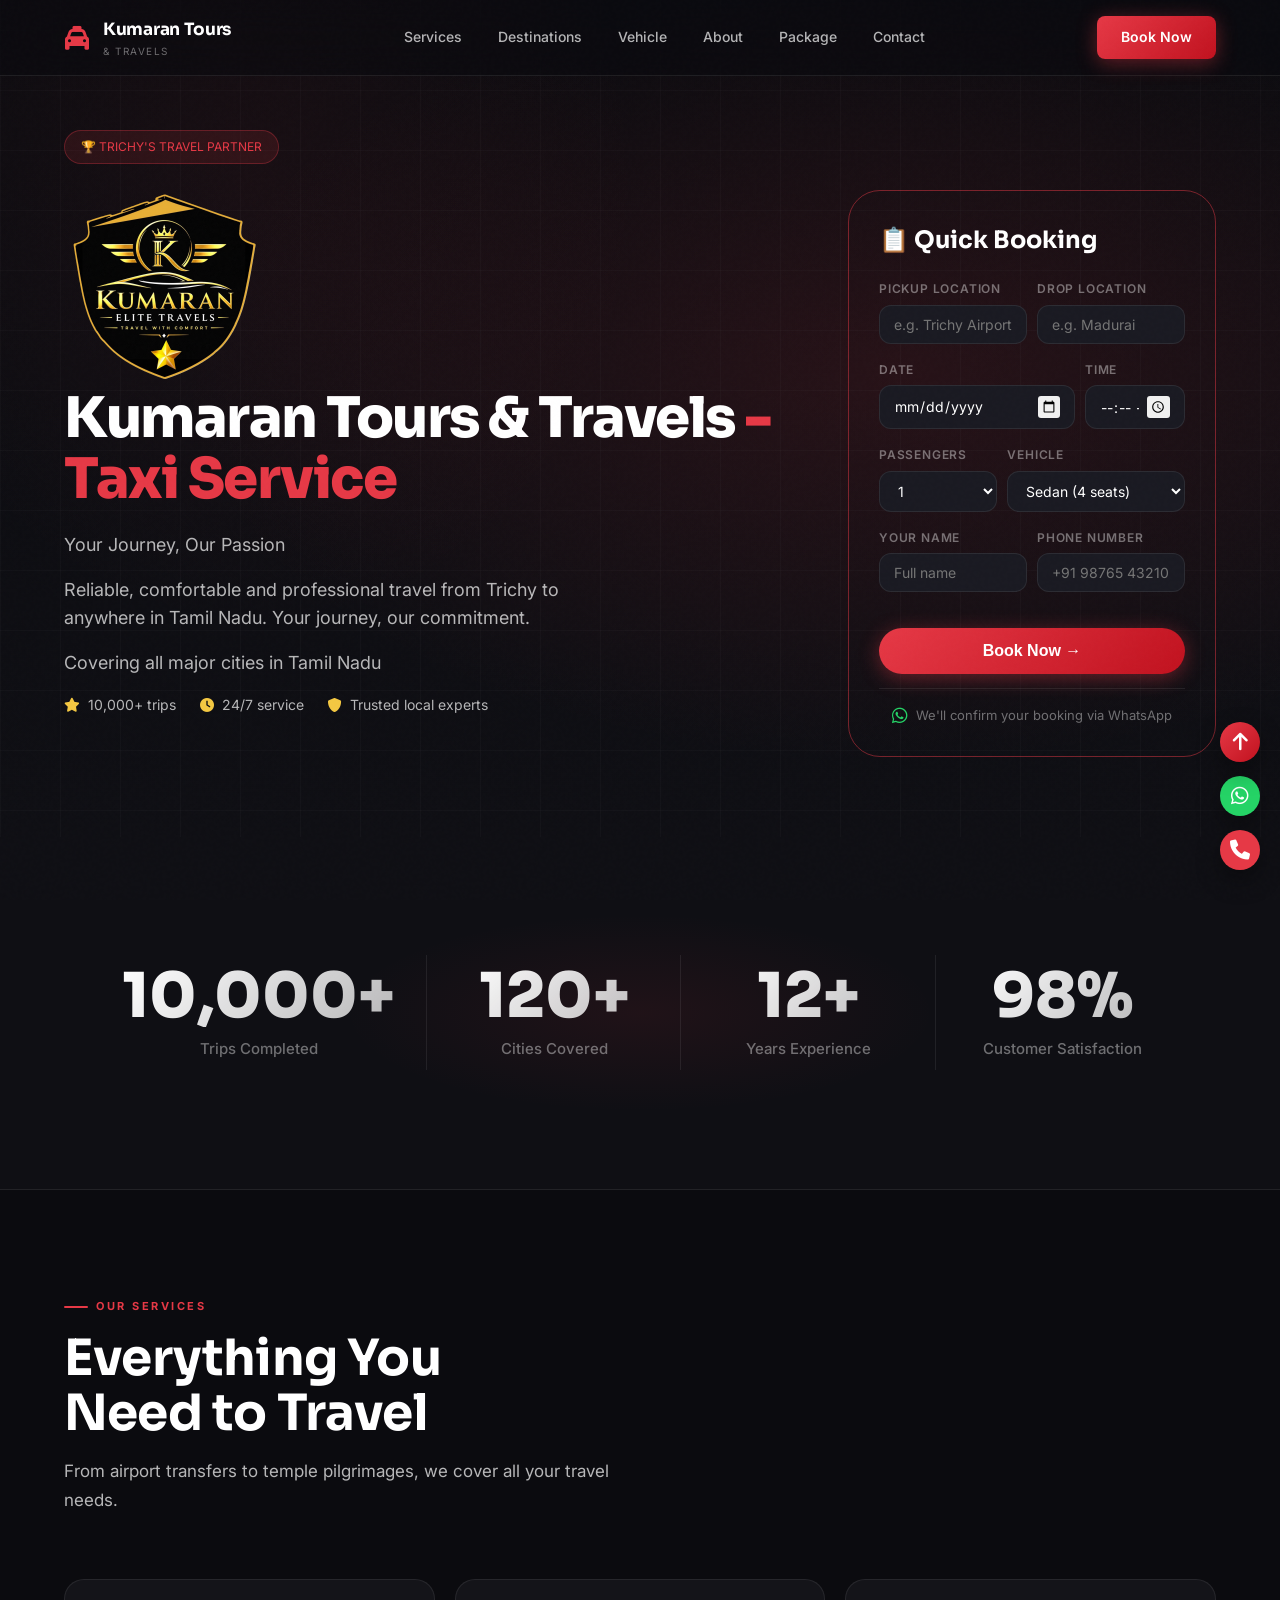
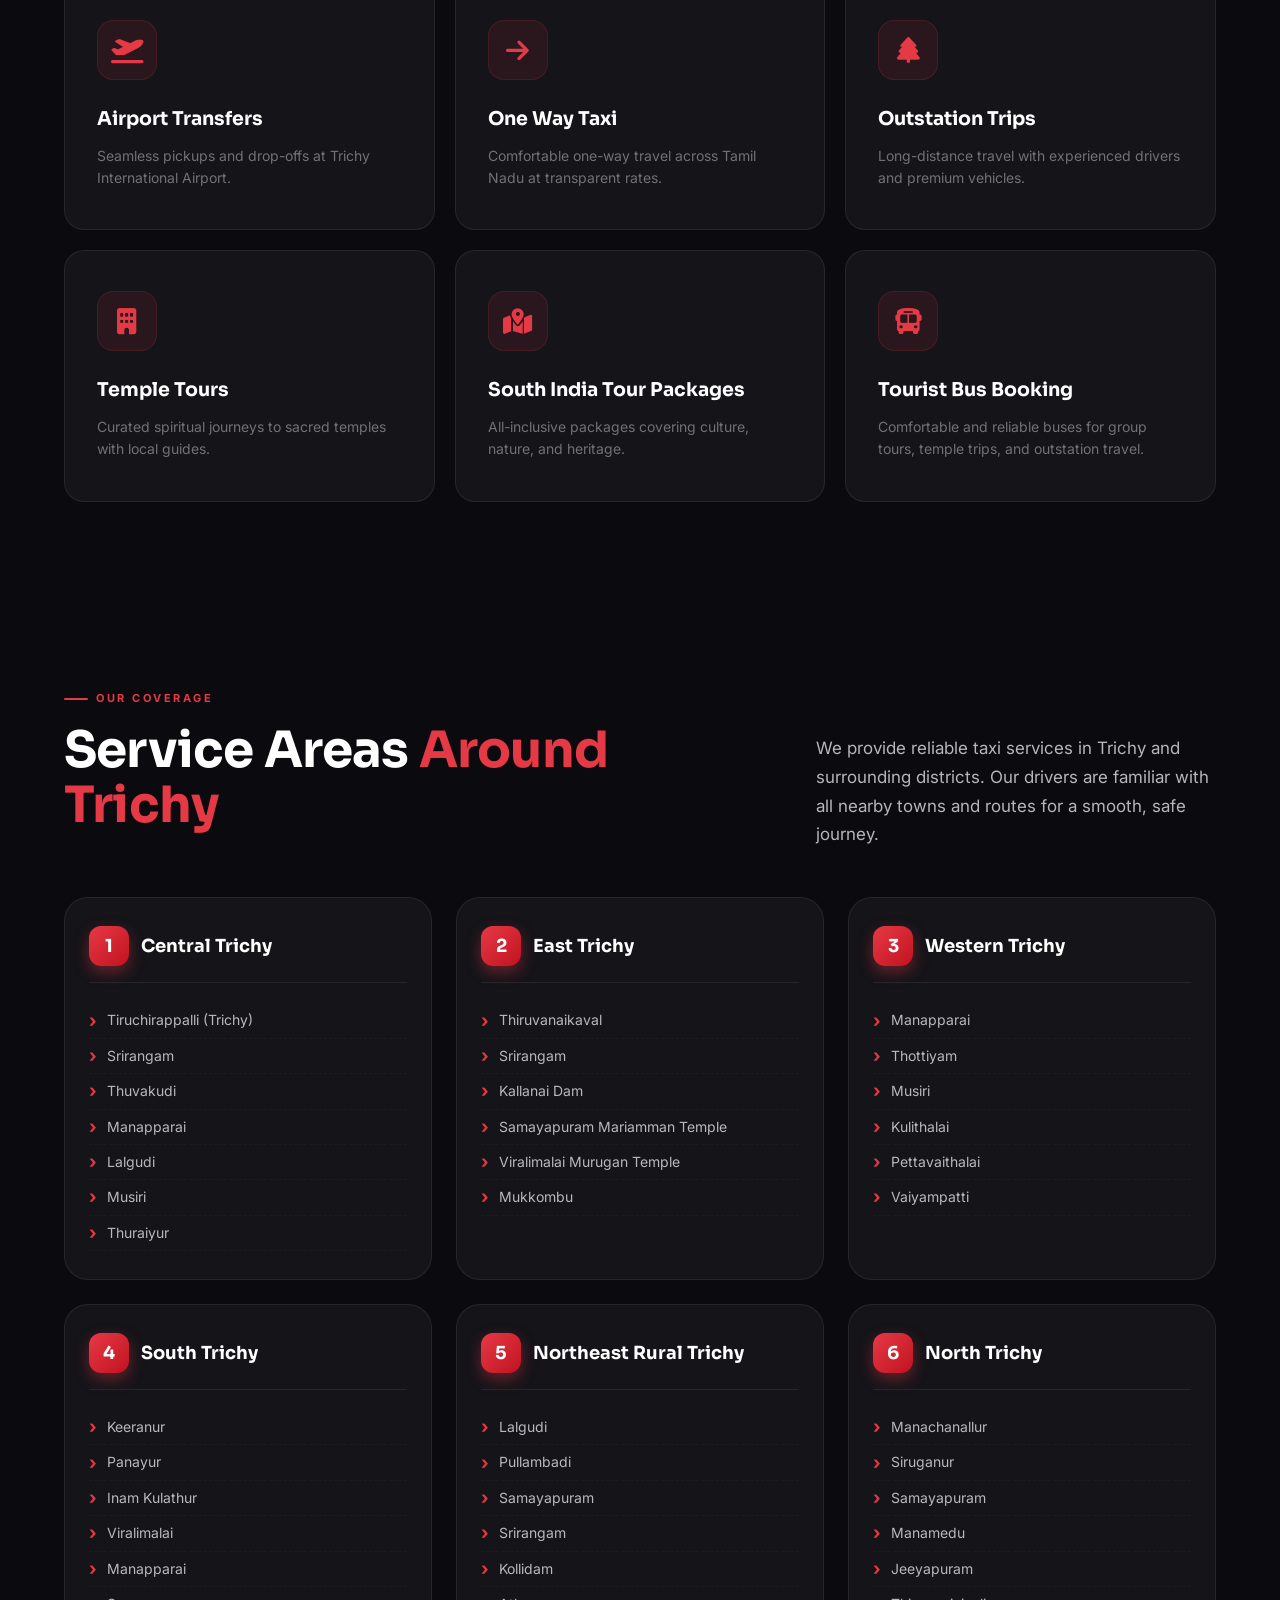
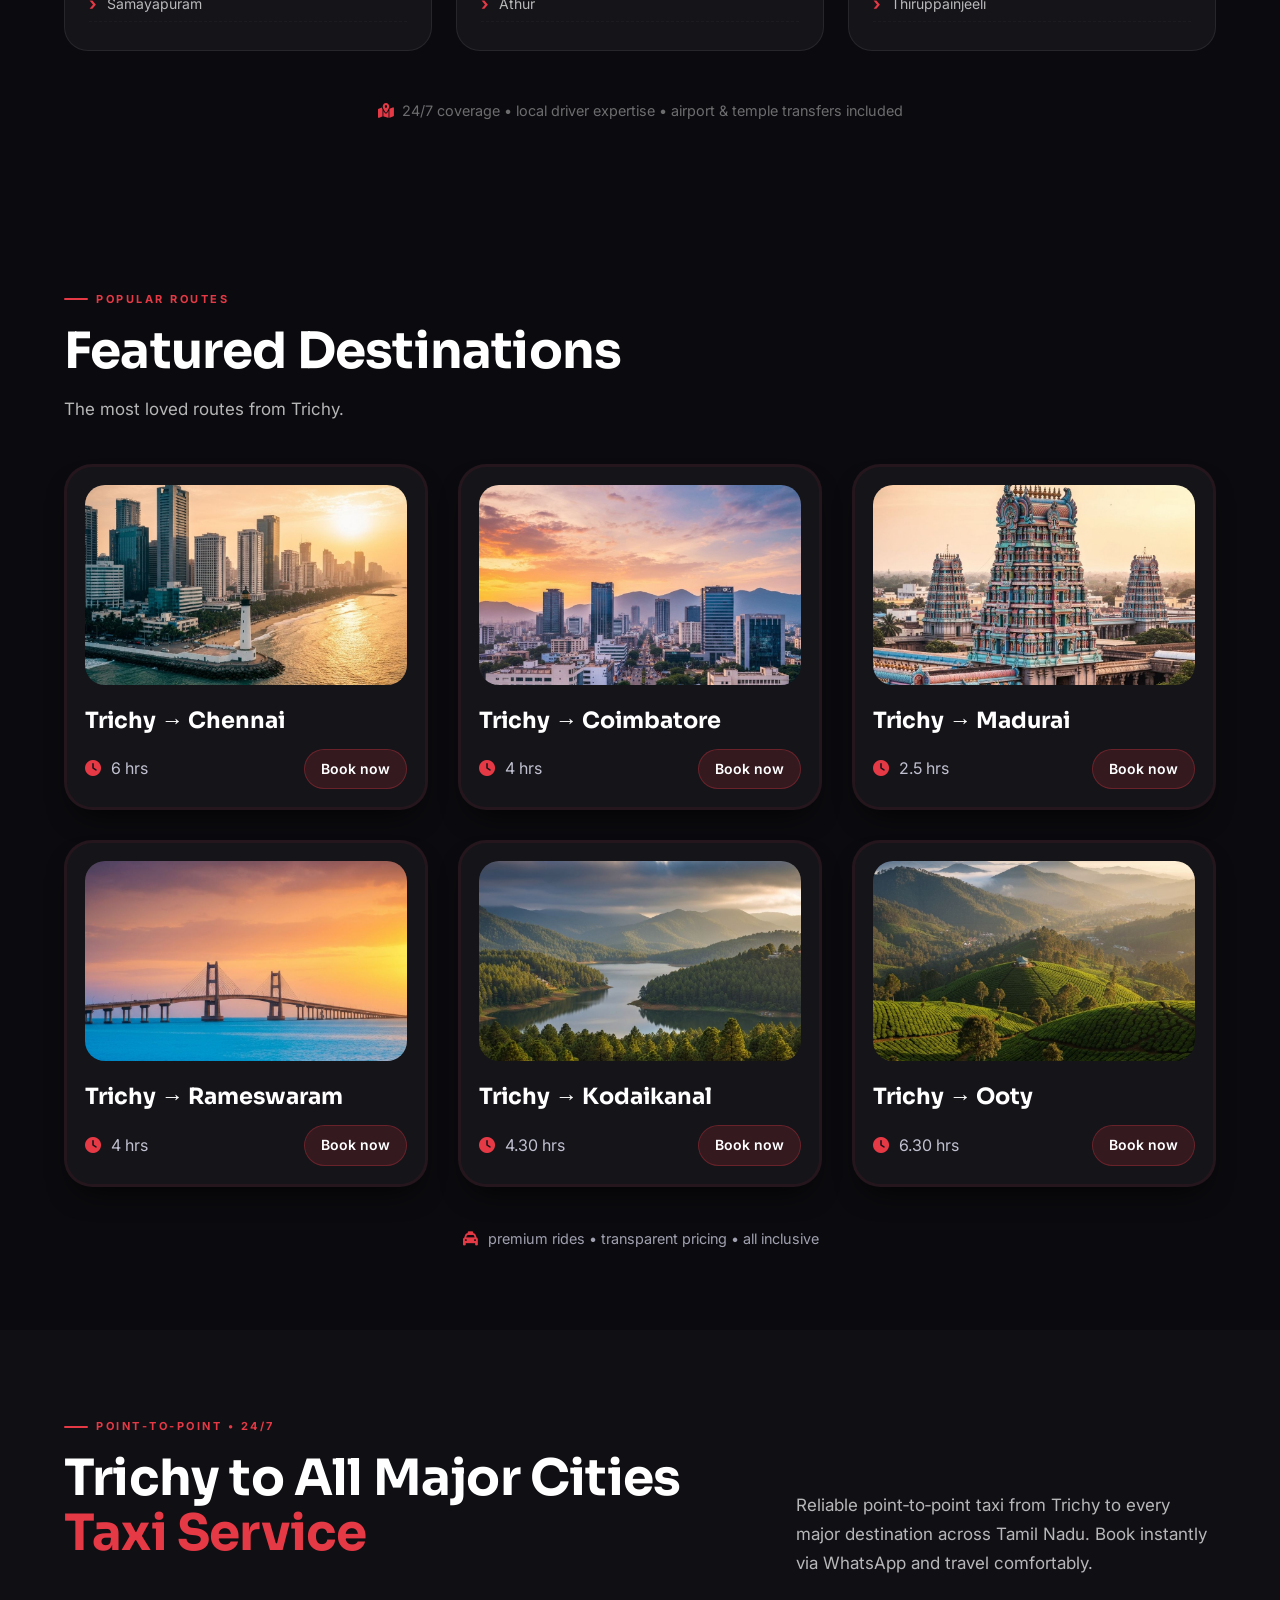
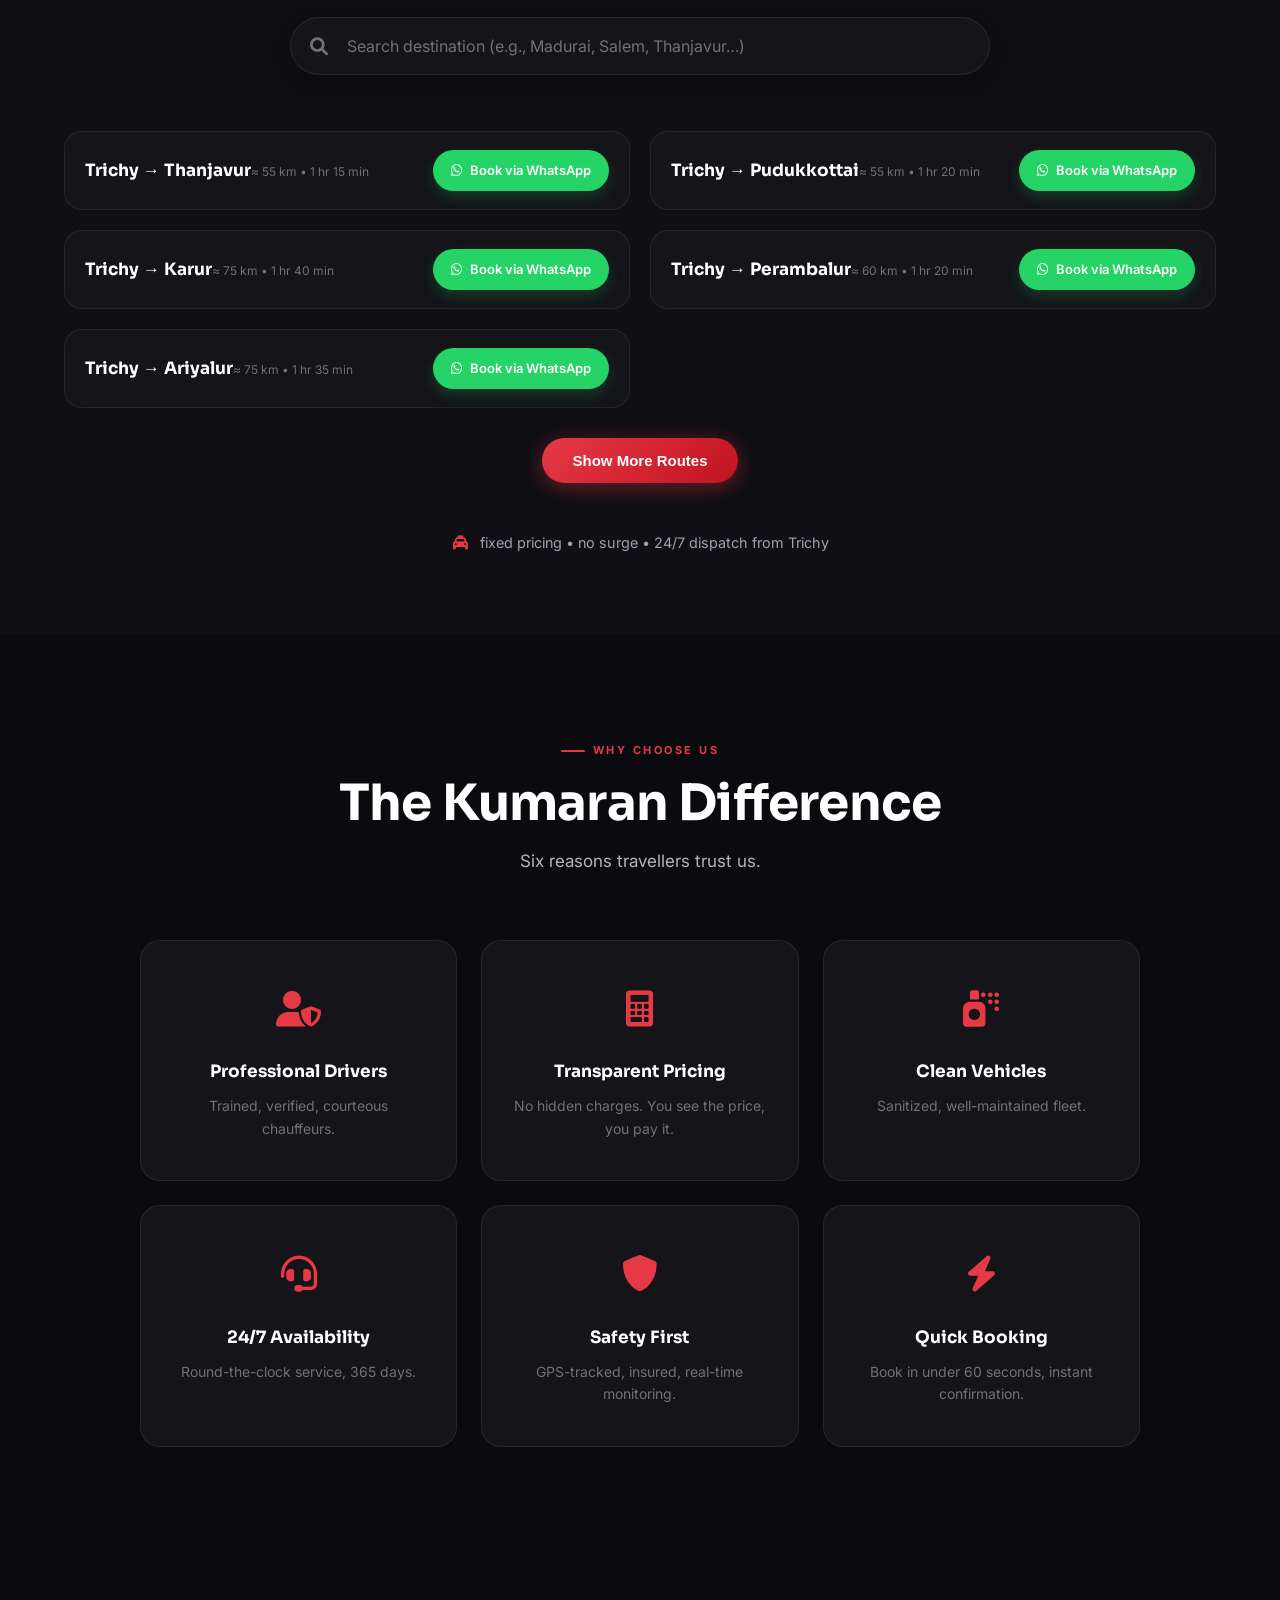
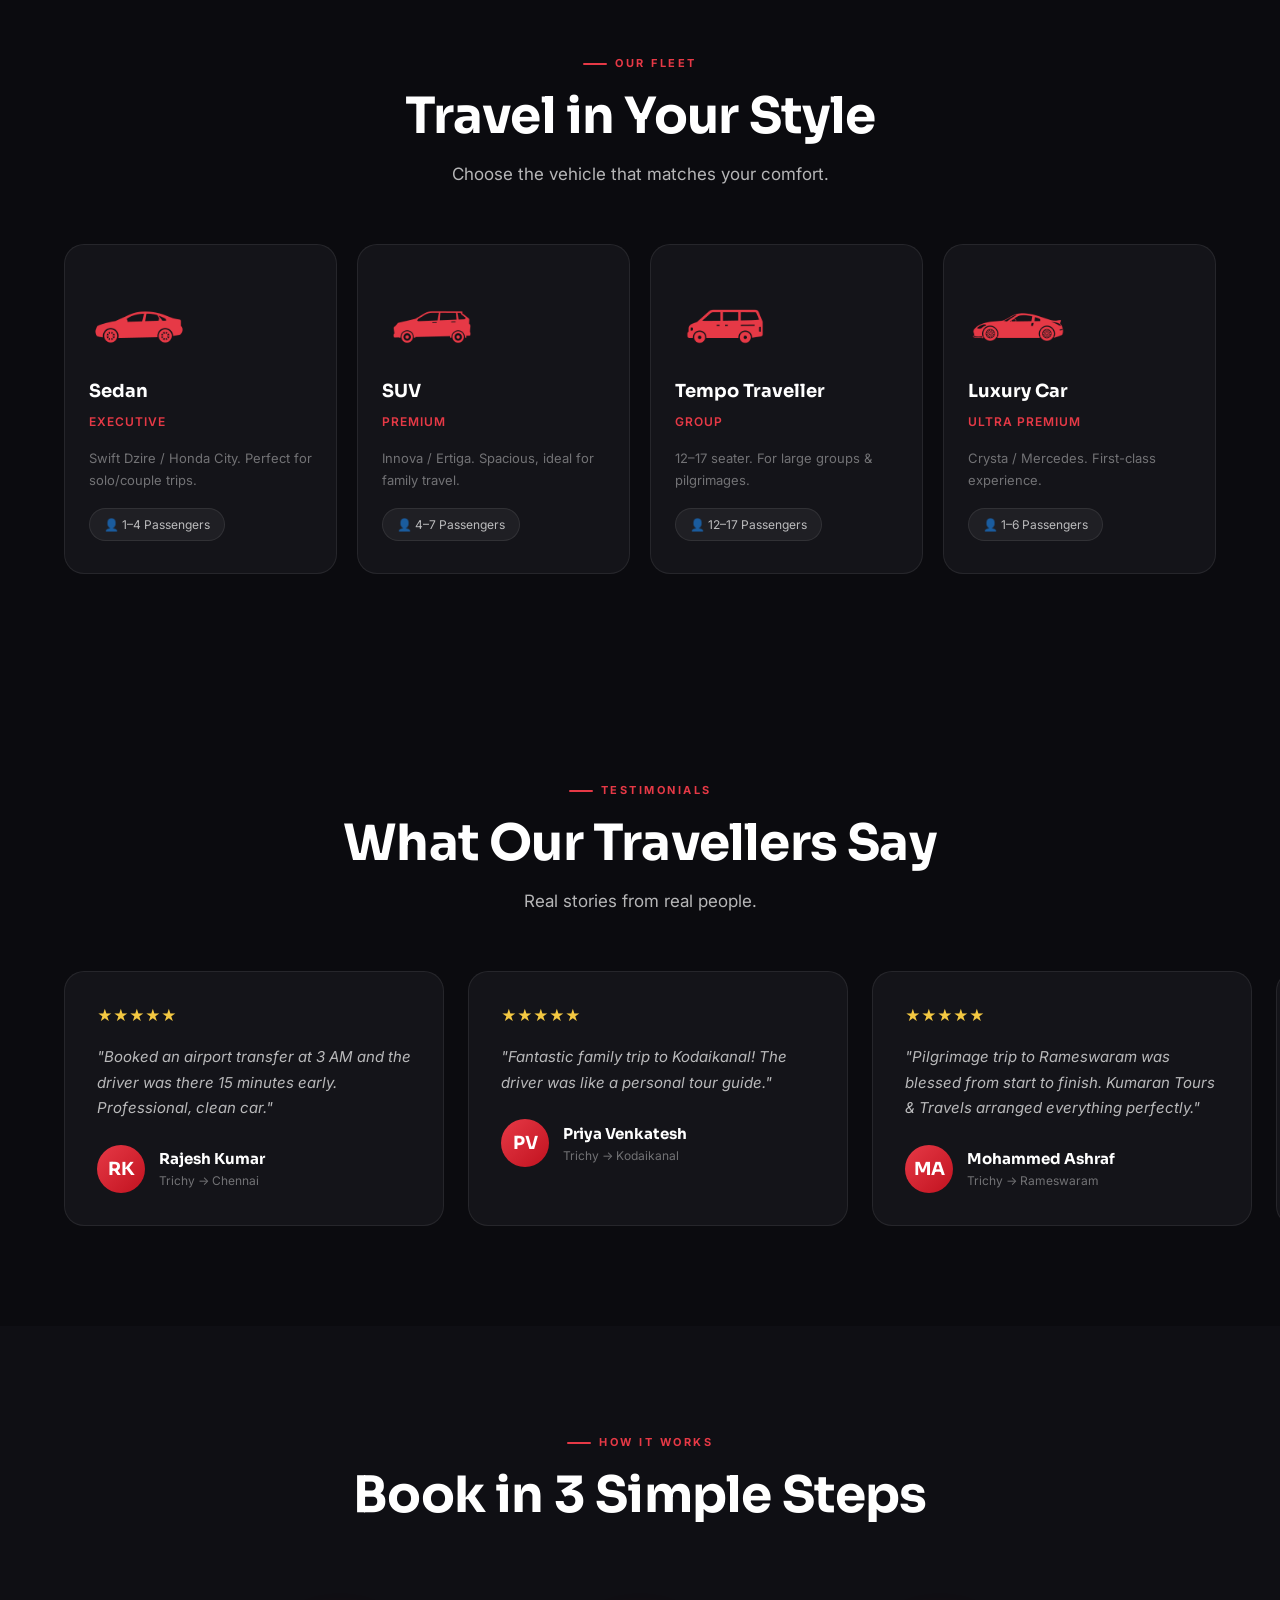
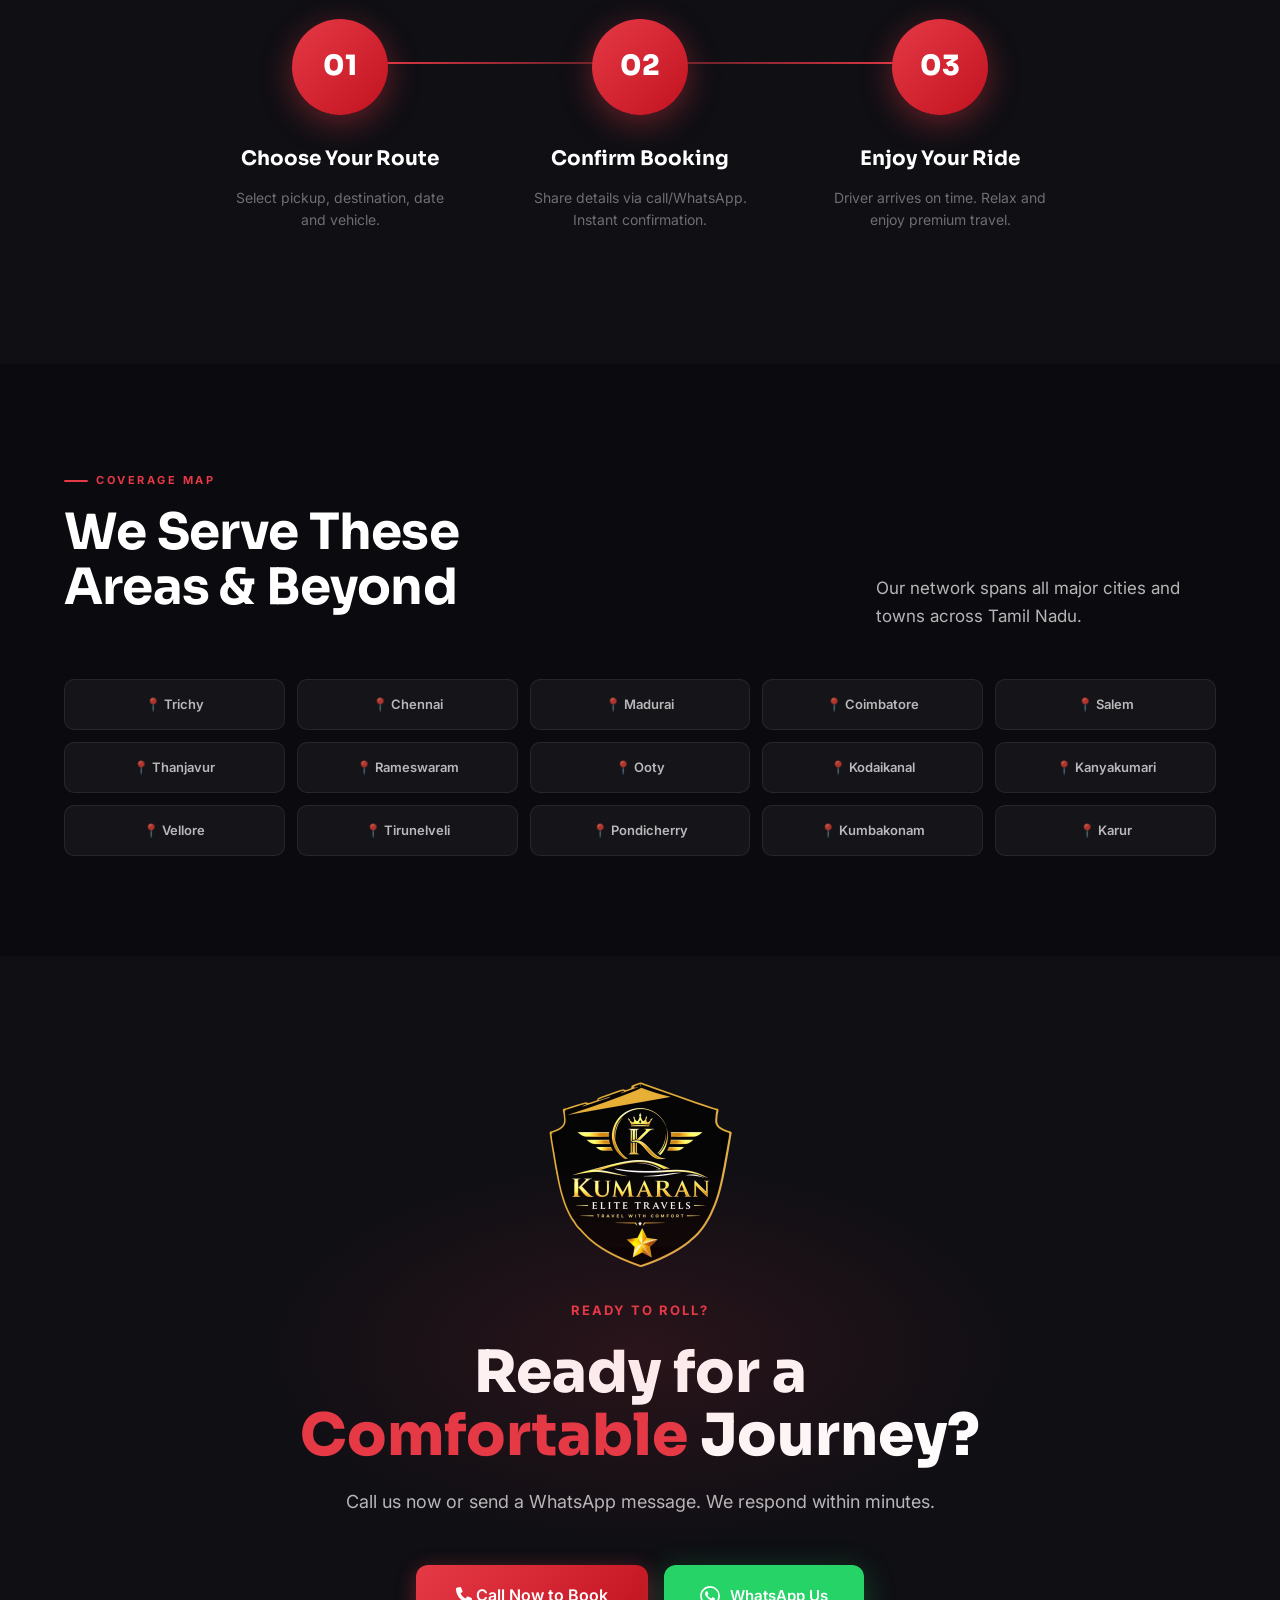
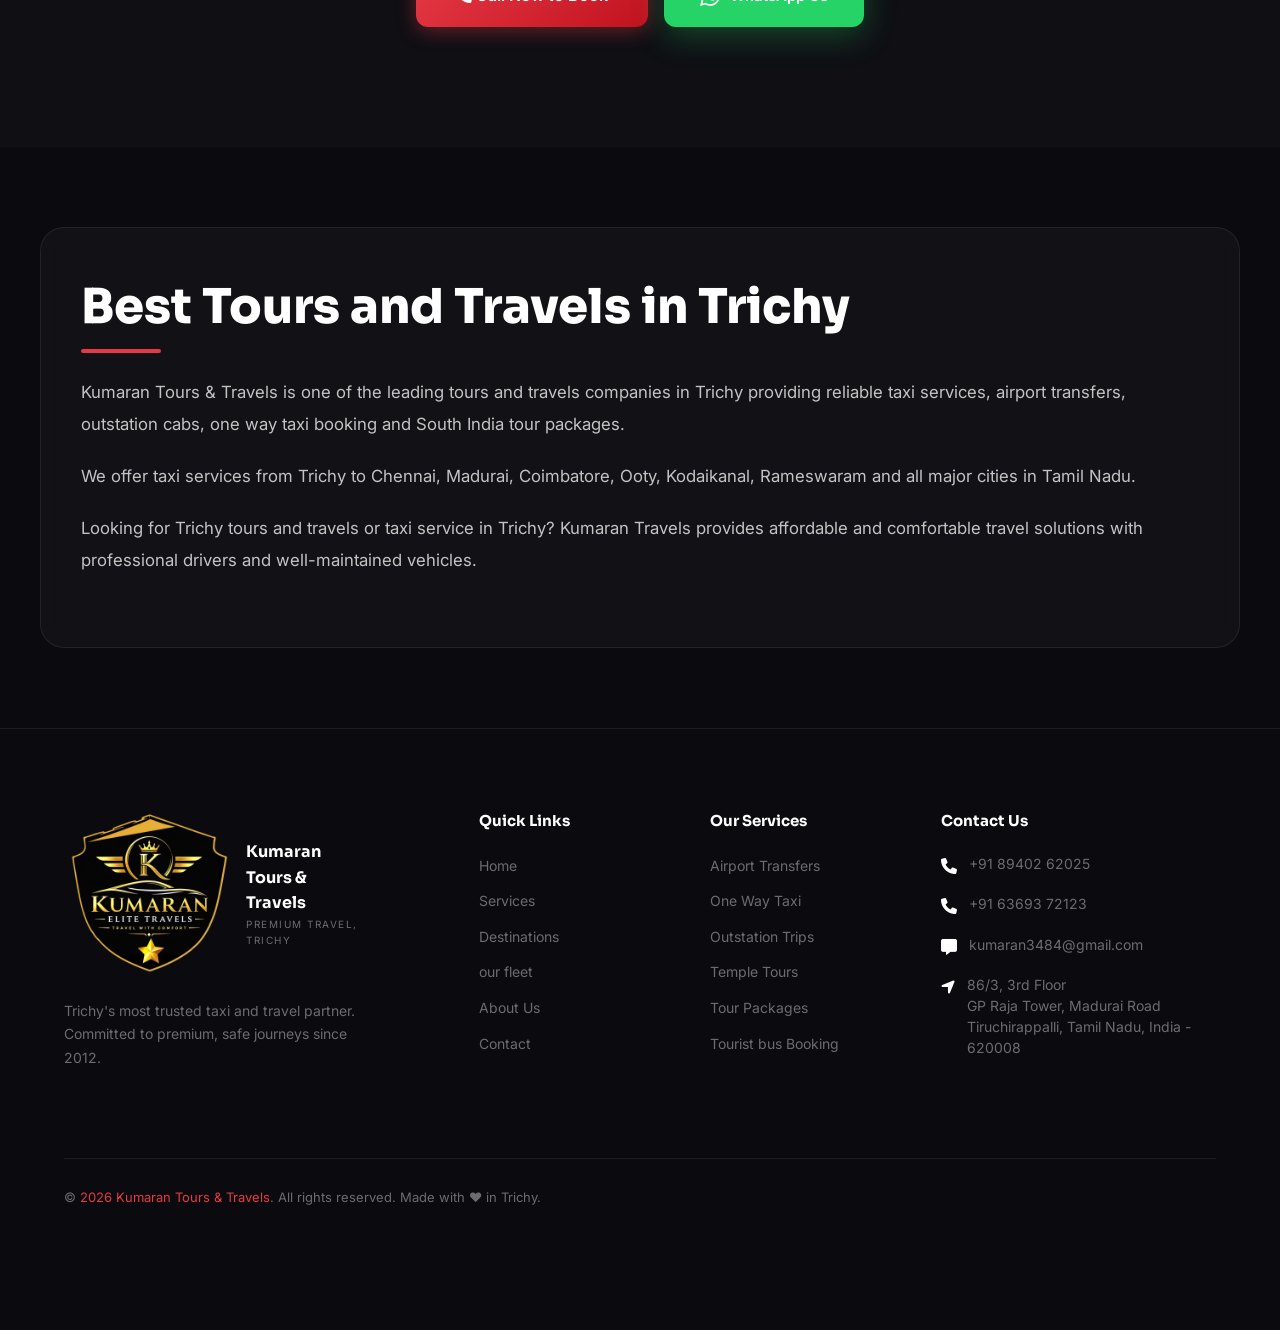
==== commit 29c2f622: "Update index.html" ====
--- a/index.html
+++ b/index.html
@@ -232,7 +232,7 @@
 
     <div class="hero-booking-container" style="margin-top: 60px;">
       <div class="hero-left fade-in">
-        <div class="badge">🏆 TRICHY'S #1 TRAVEL PARTNER</div>
+        <div class="badge">🏆 TRICHY'S  TRAVEL PARTNER</div>
 <img src="assets/footer_logo.png" alt="Kumaran Tours & Travels Logo" class="hero-logo">        <h1>Kumaran Tours & Travels <span class="highlight">- Taxi Service</span></h1>
         <p> Your Journey, Our Passion</p>
         <p>Reliable, comfortable and professional travel from Trichy to anywhere in Tamil Nadu. Your journey, our commitment.</p>
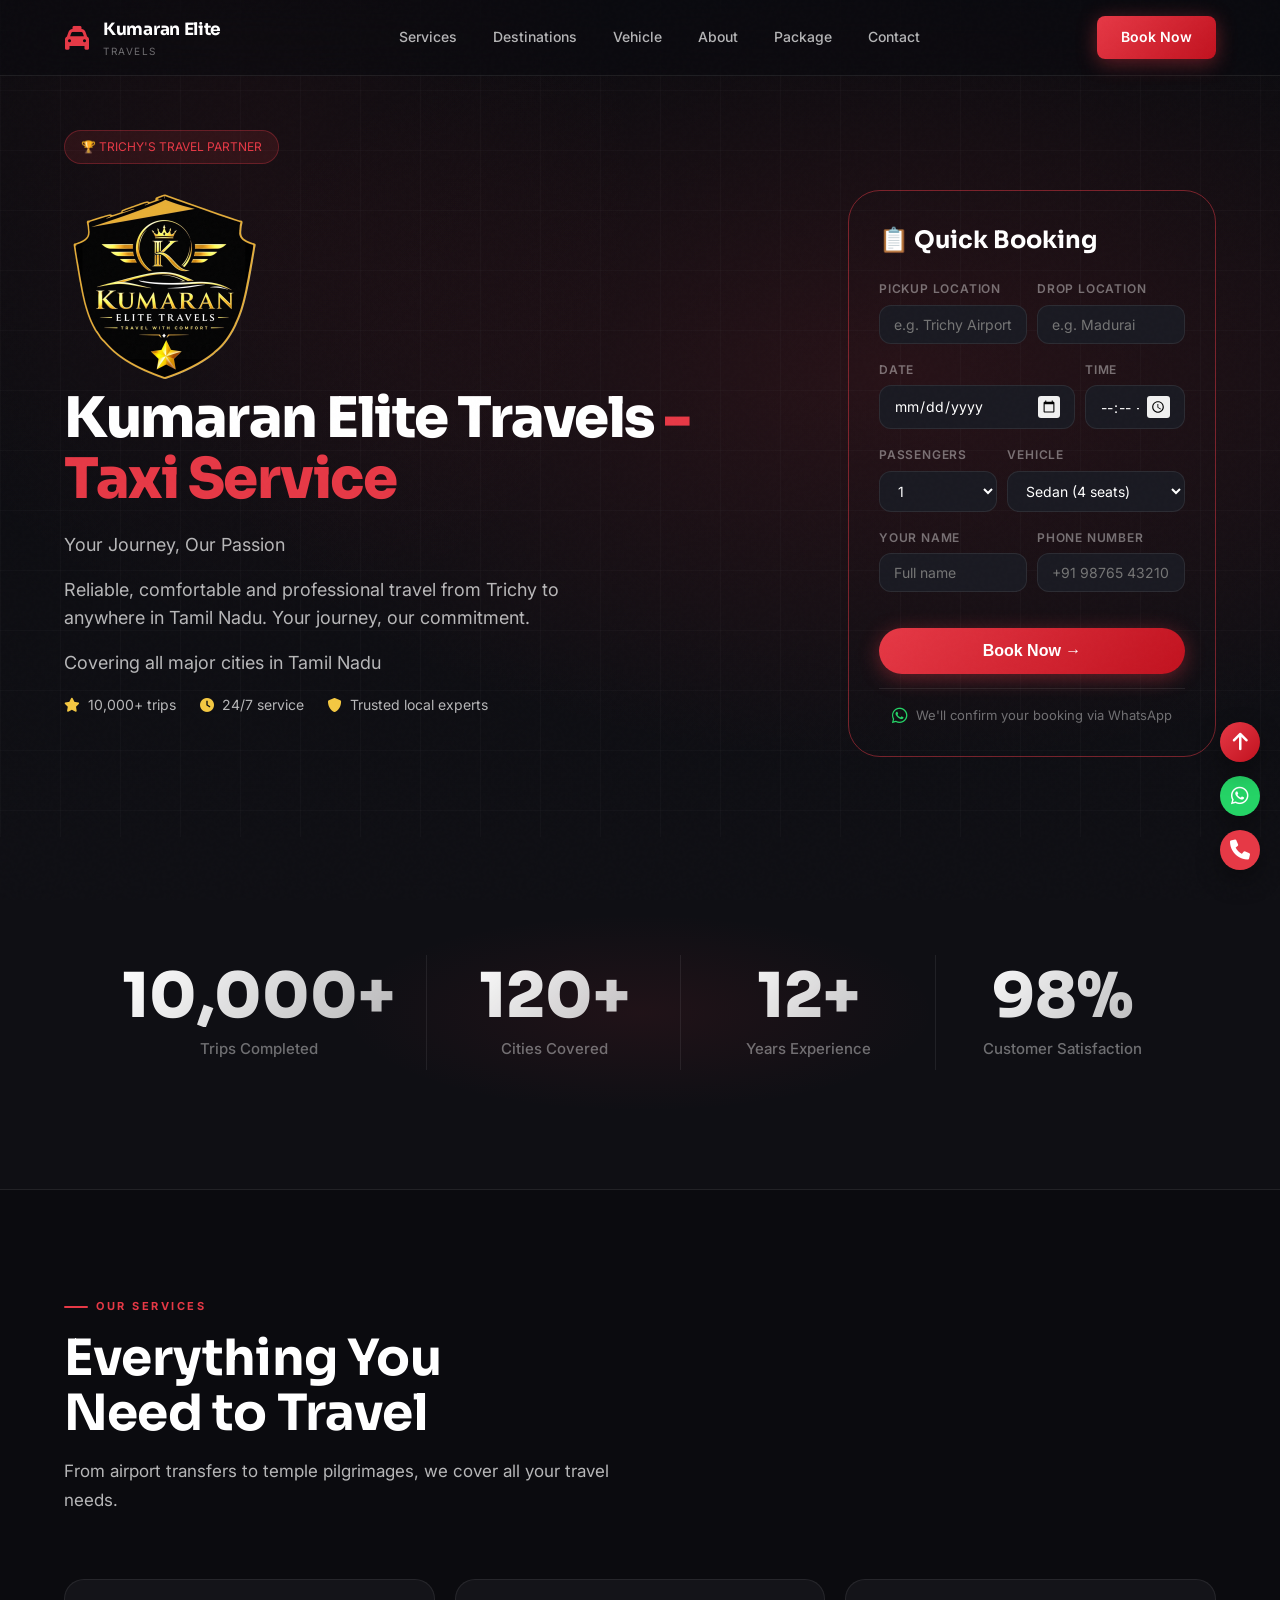
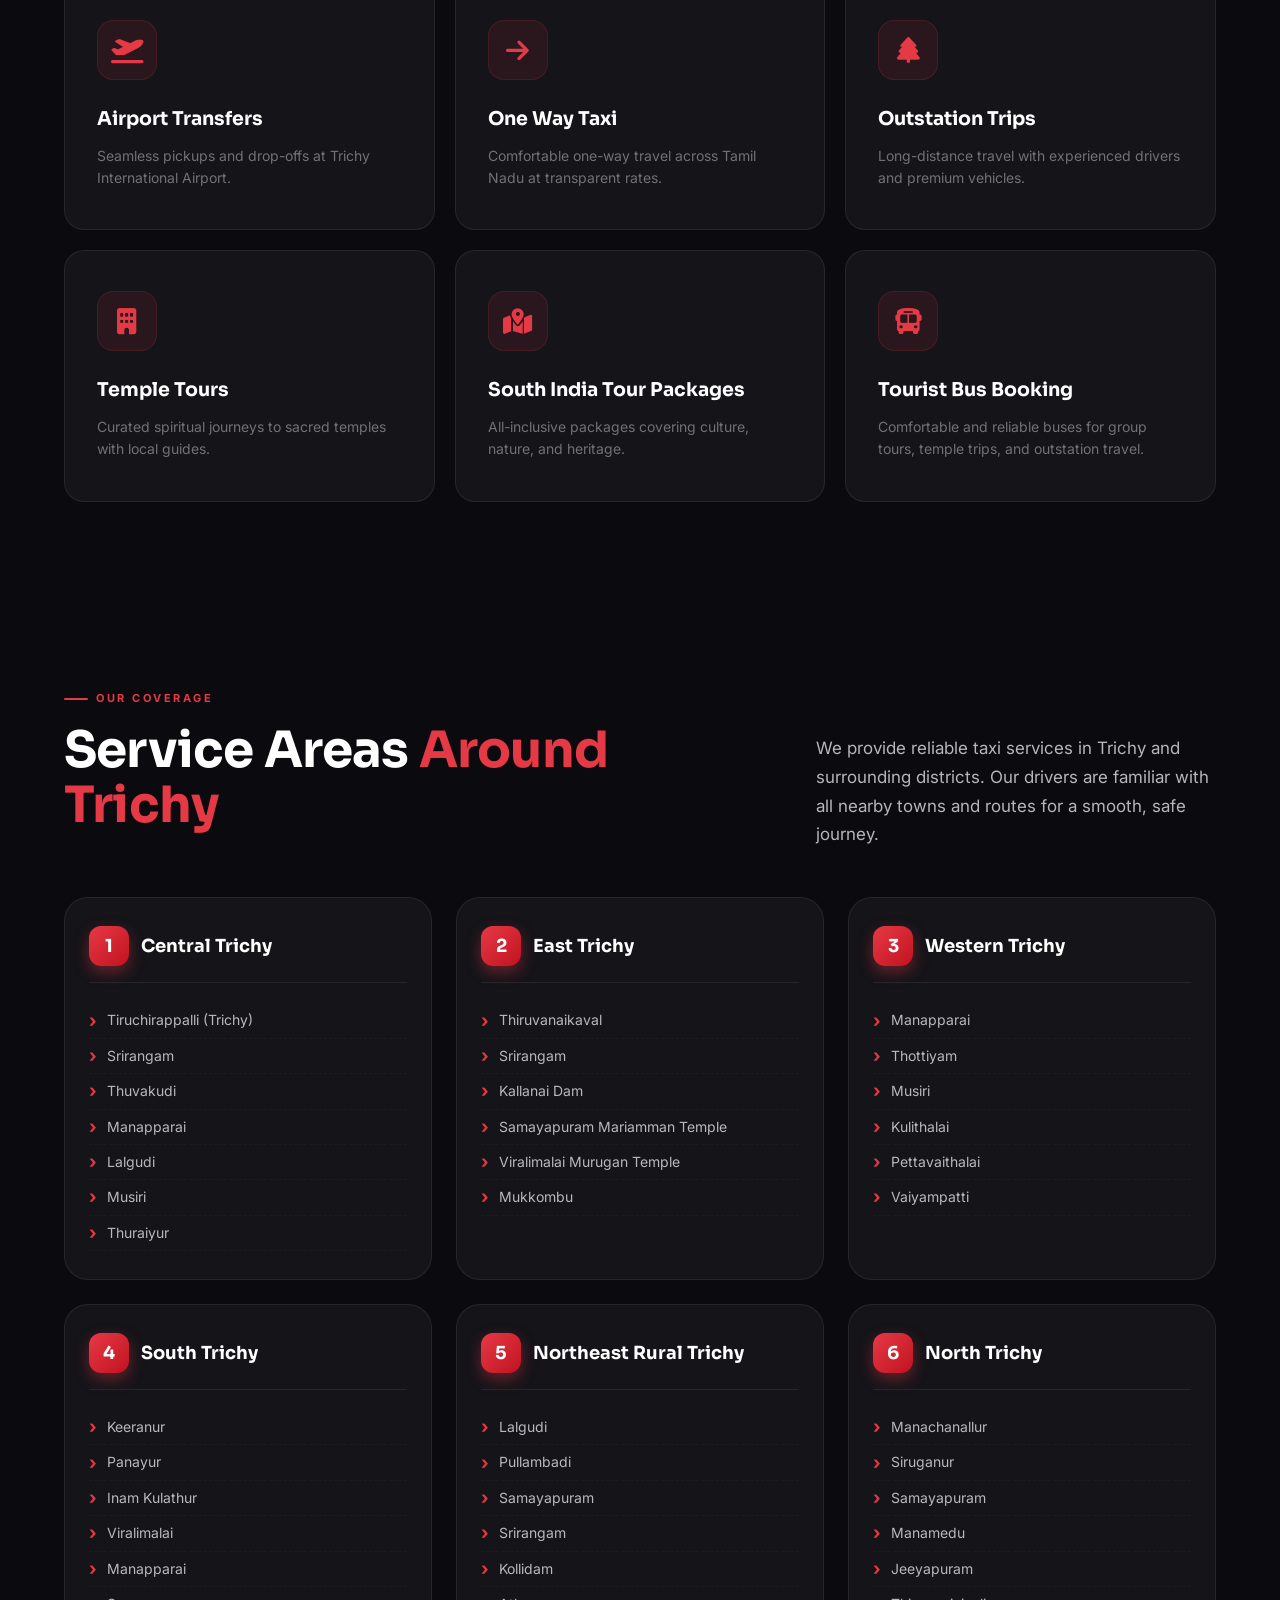
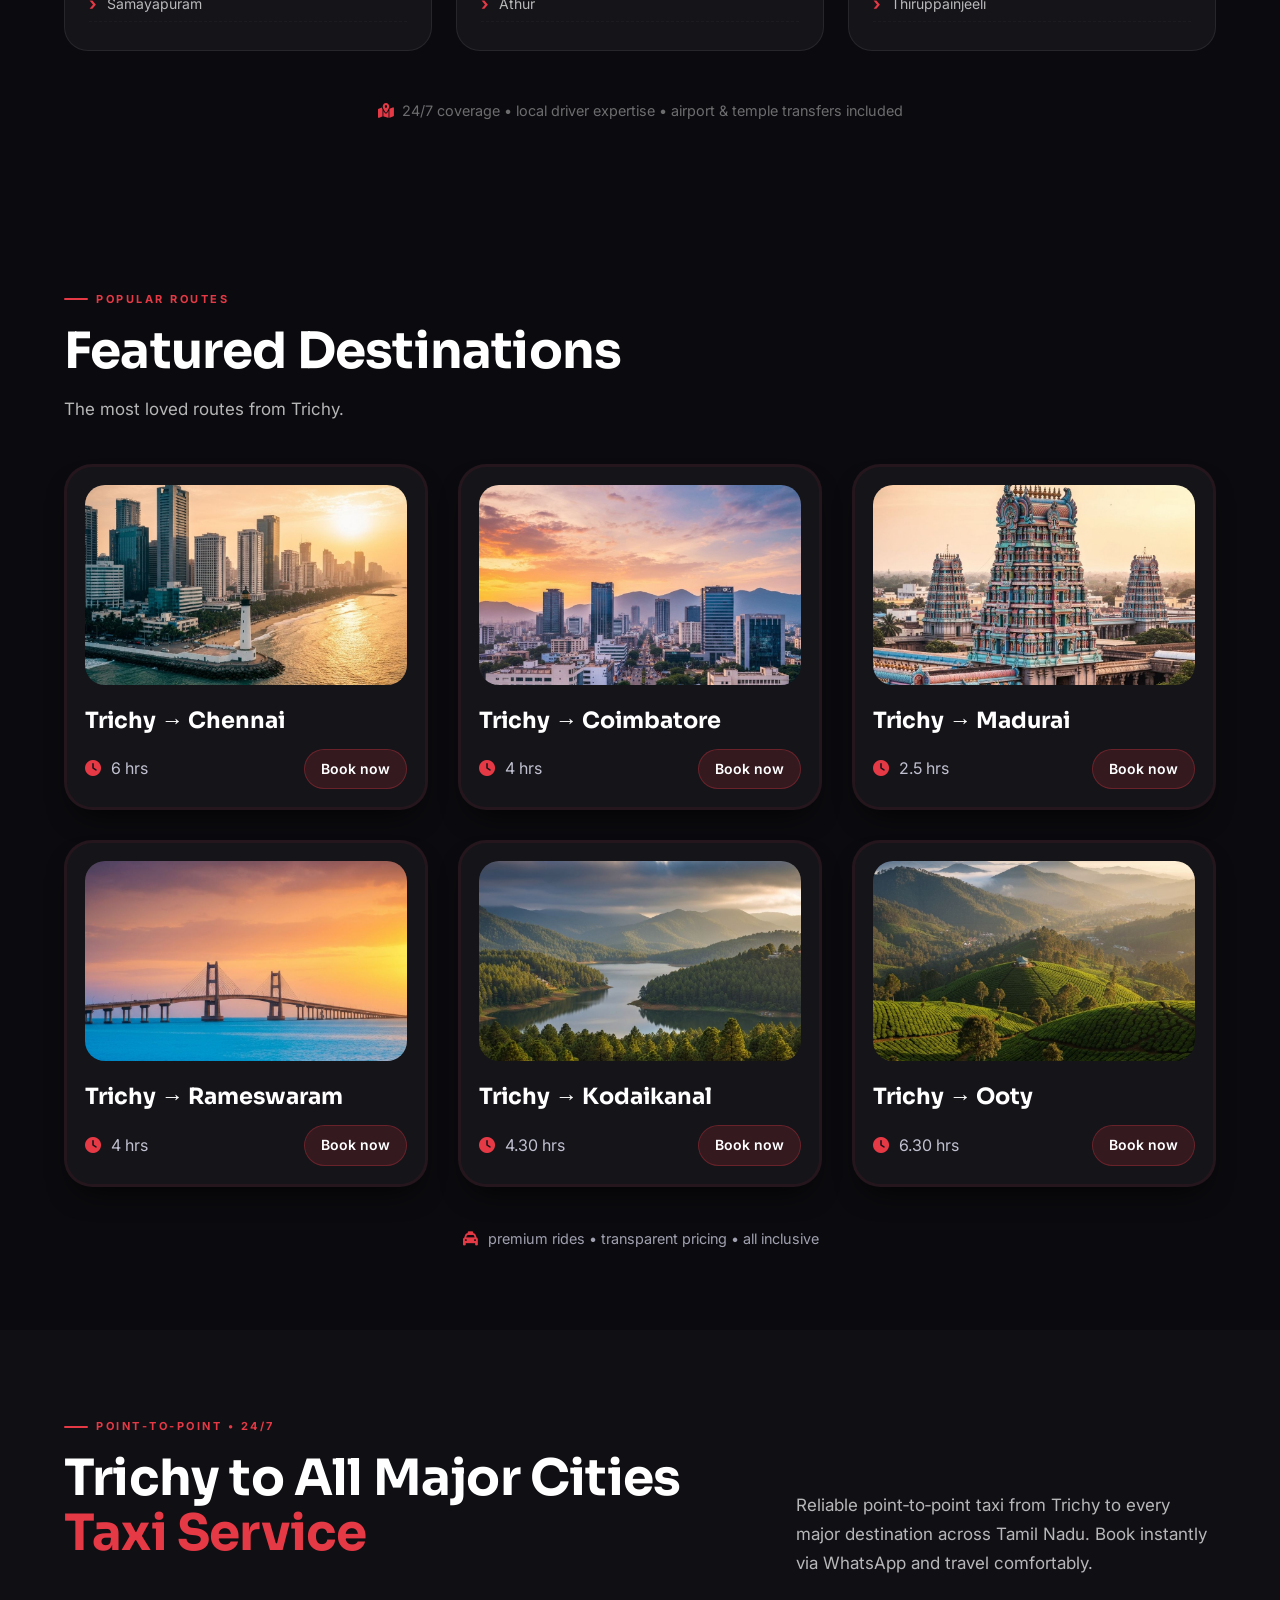
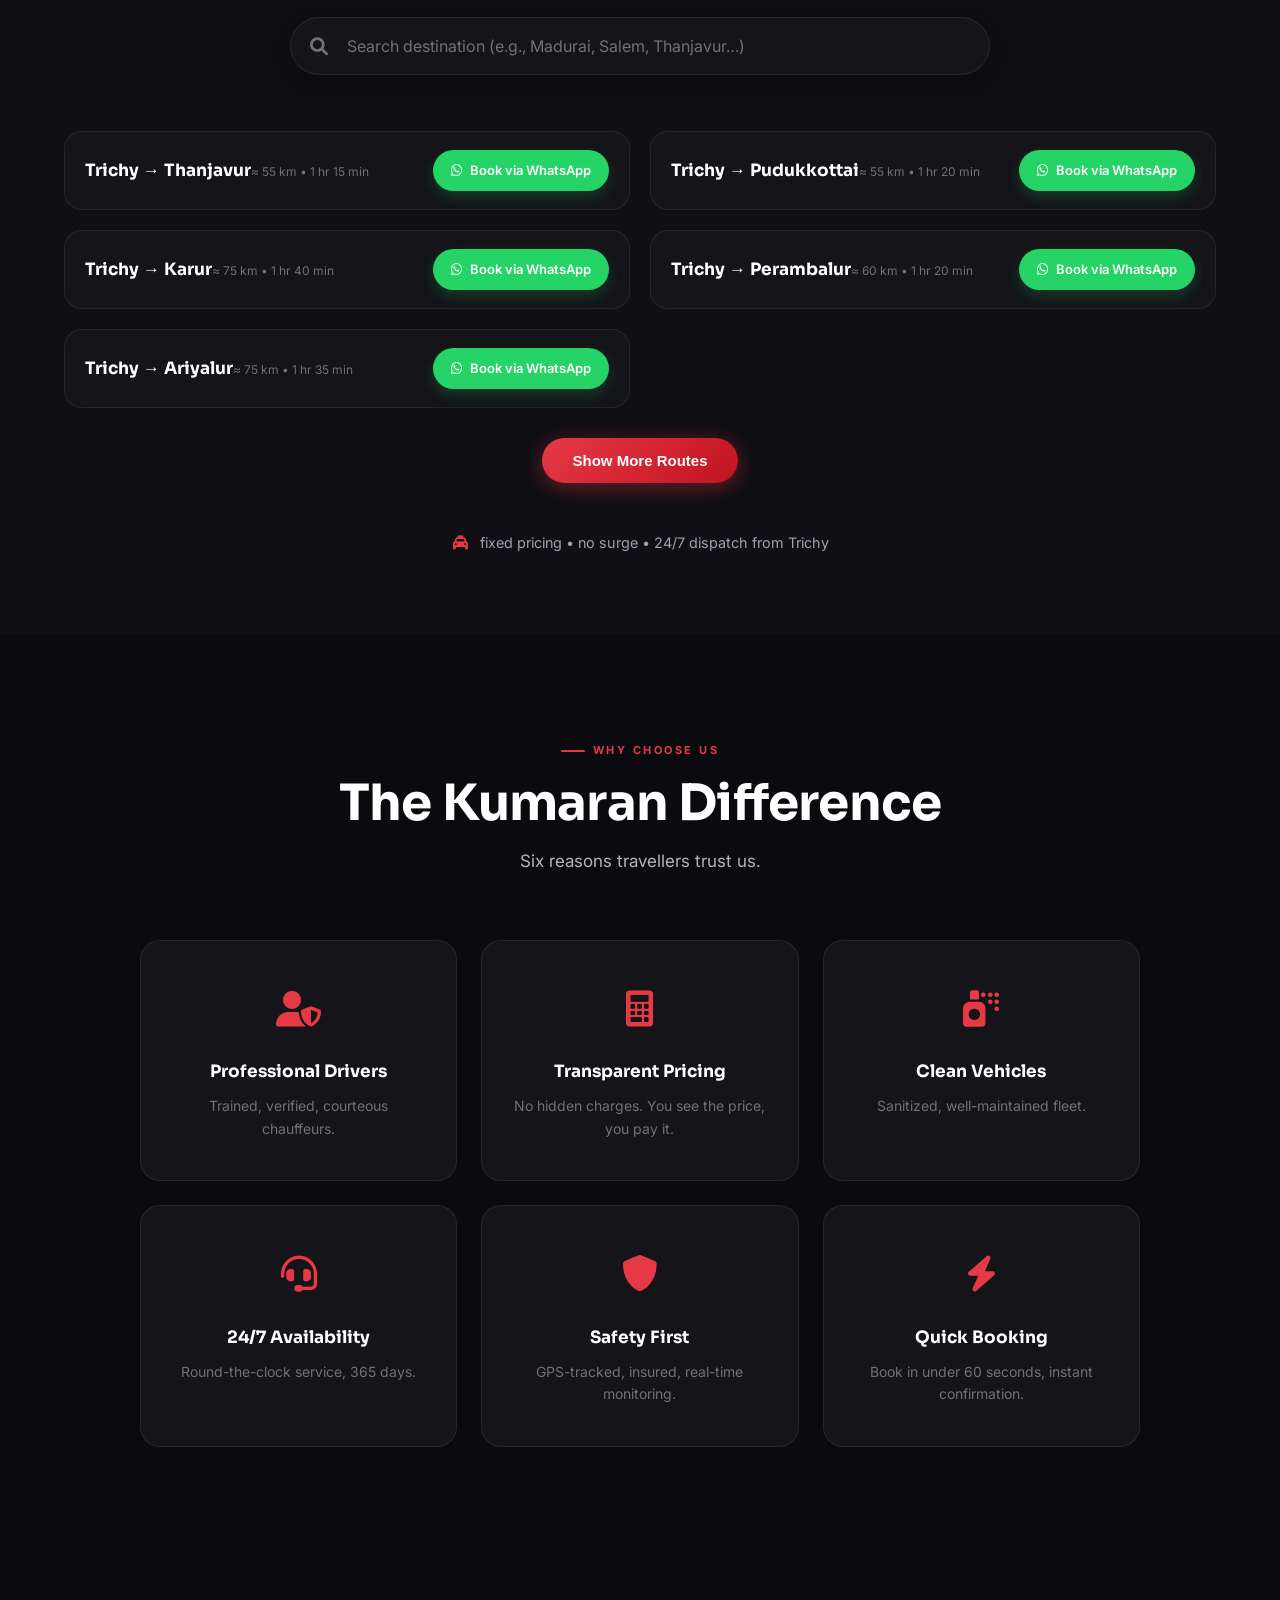
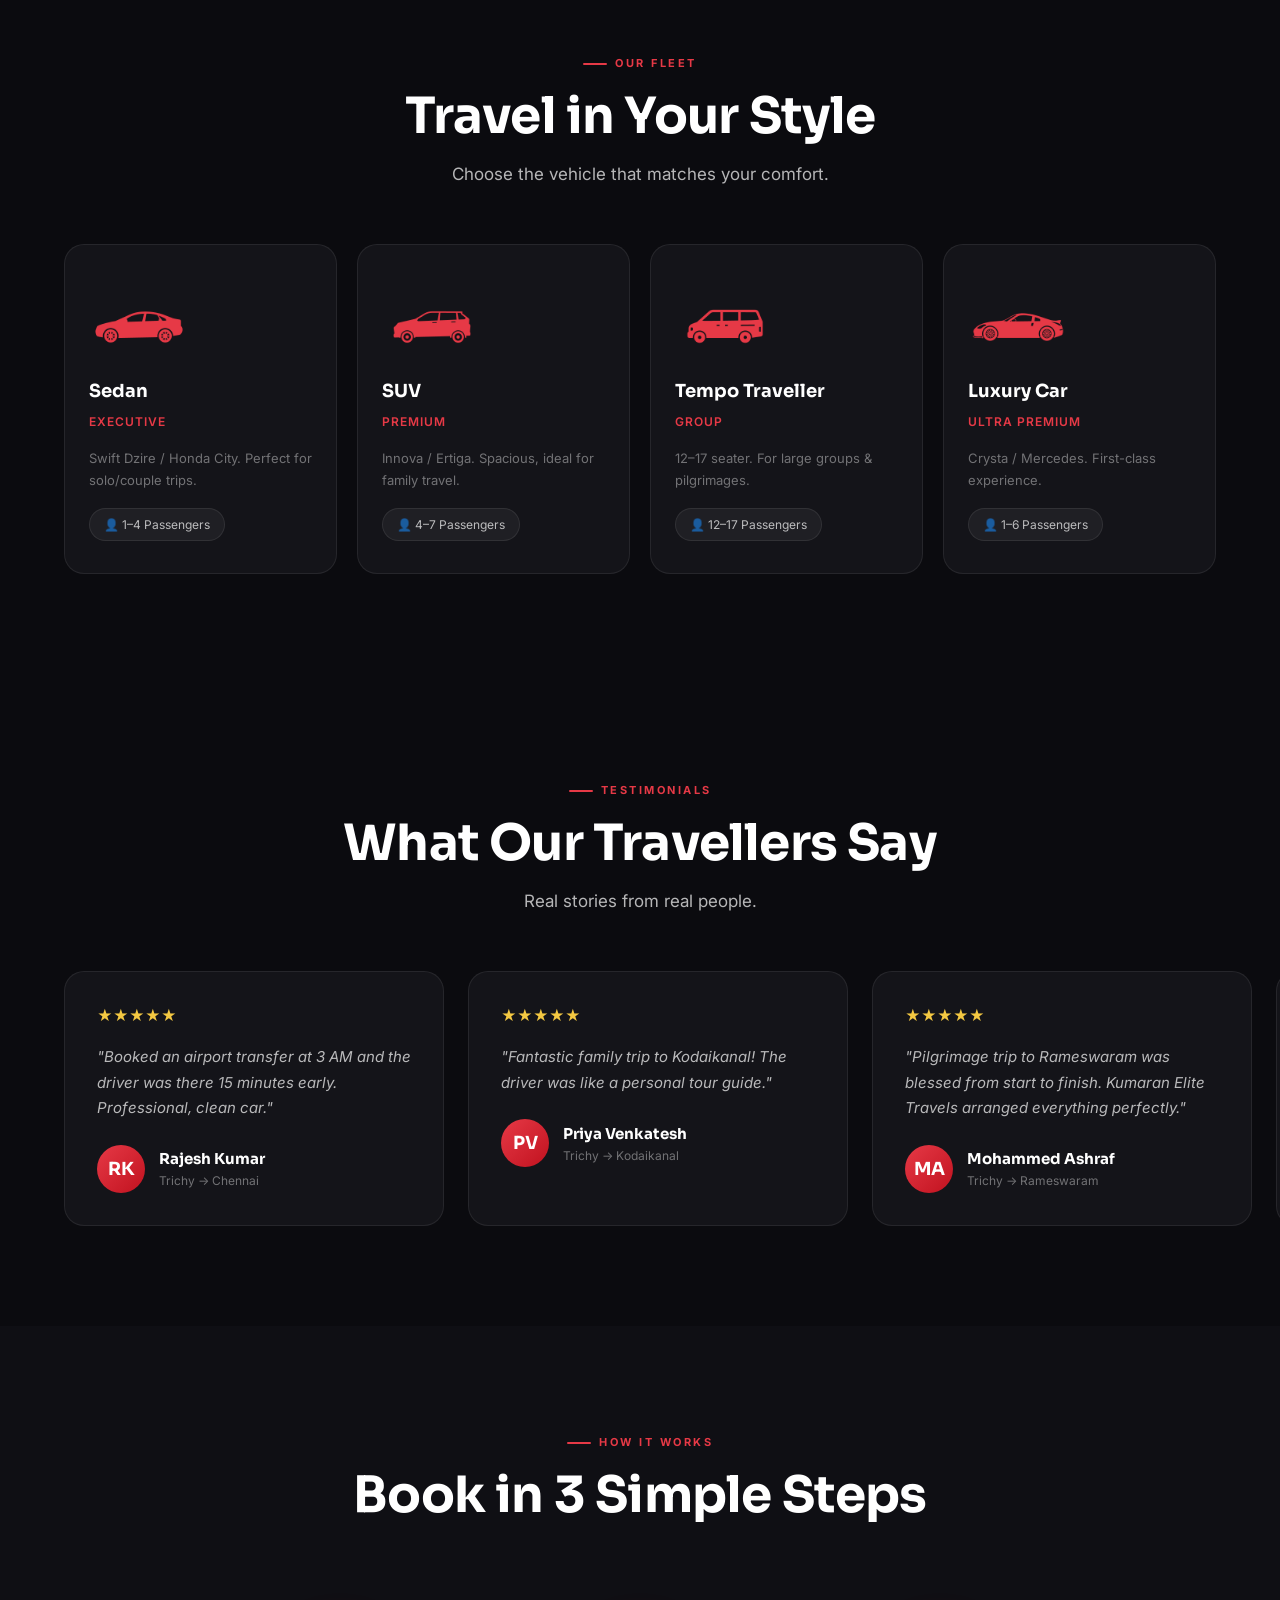
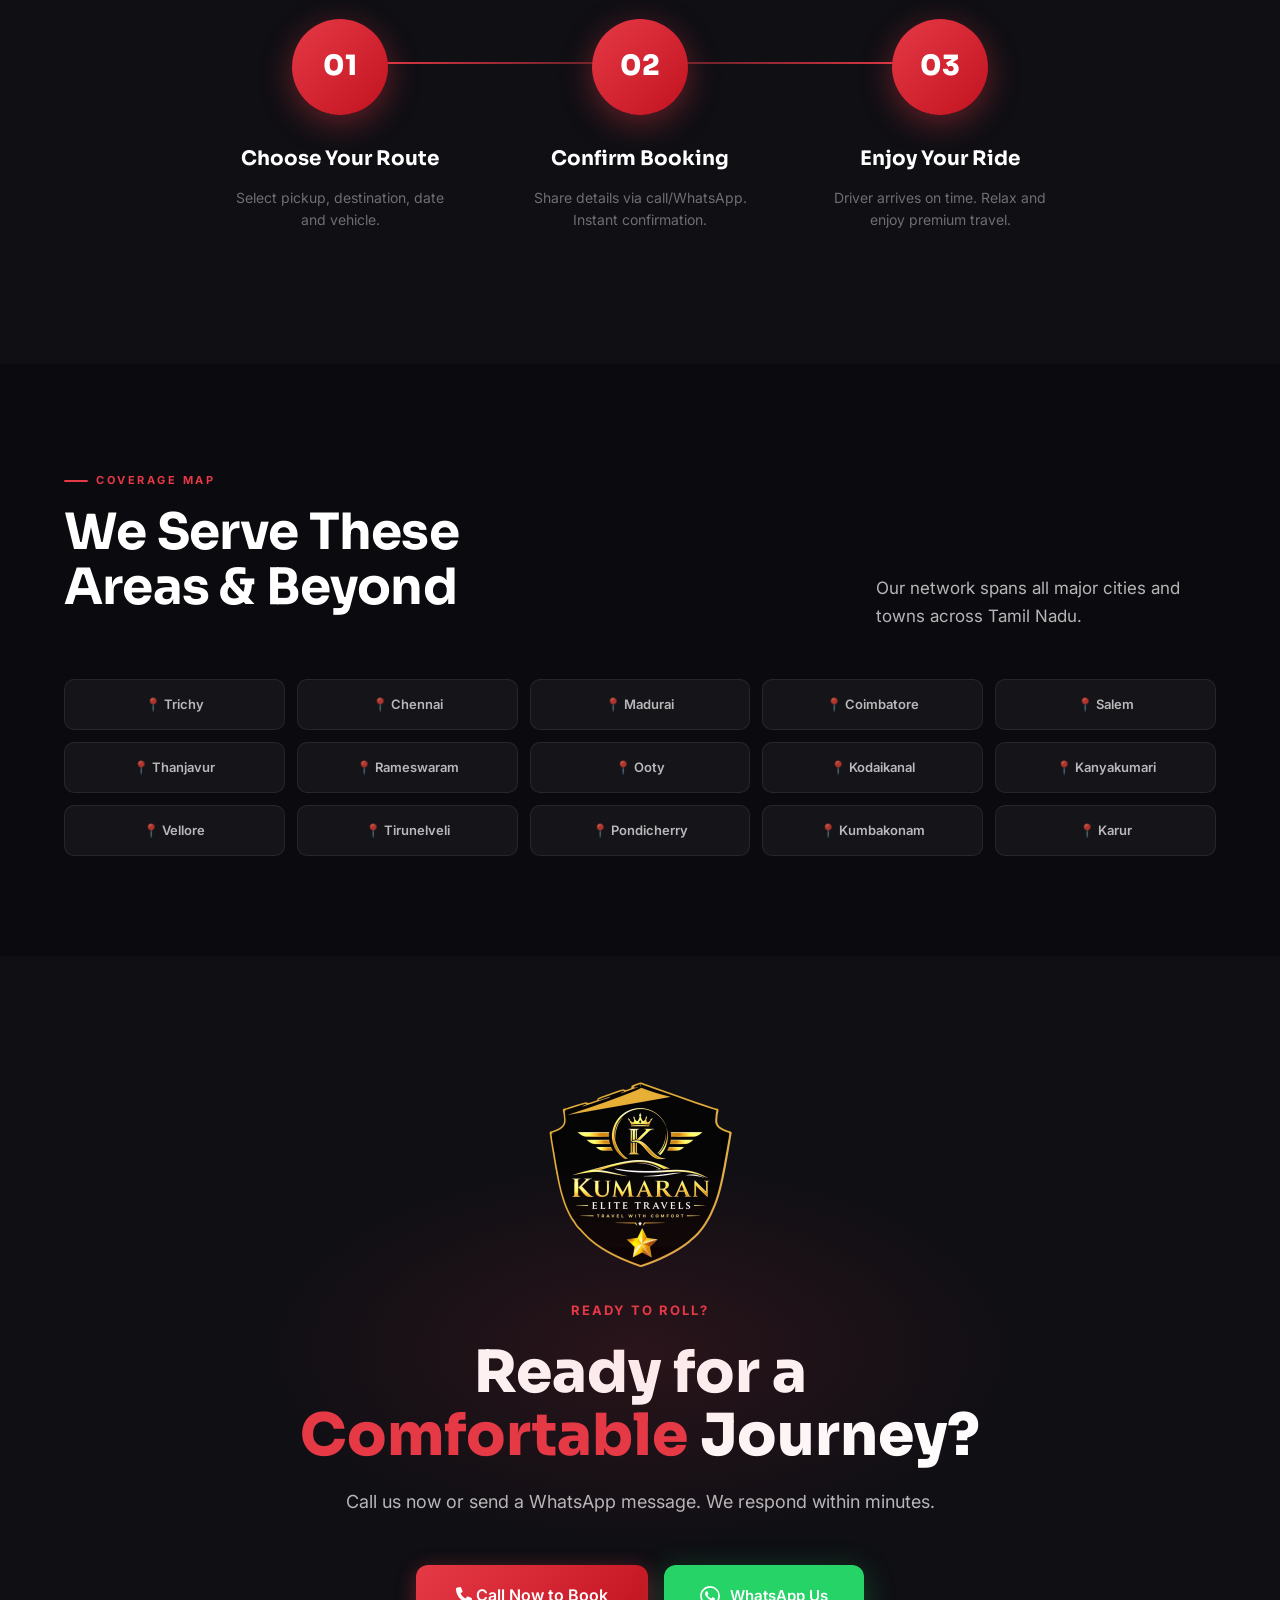
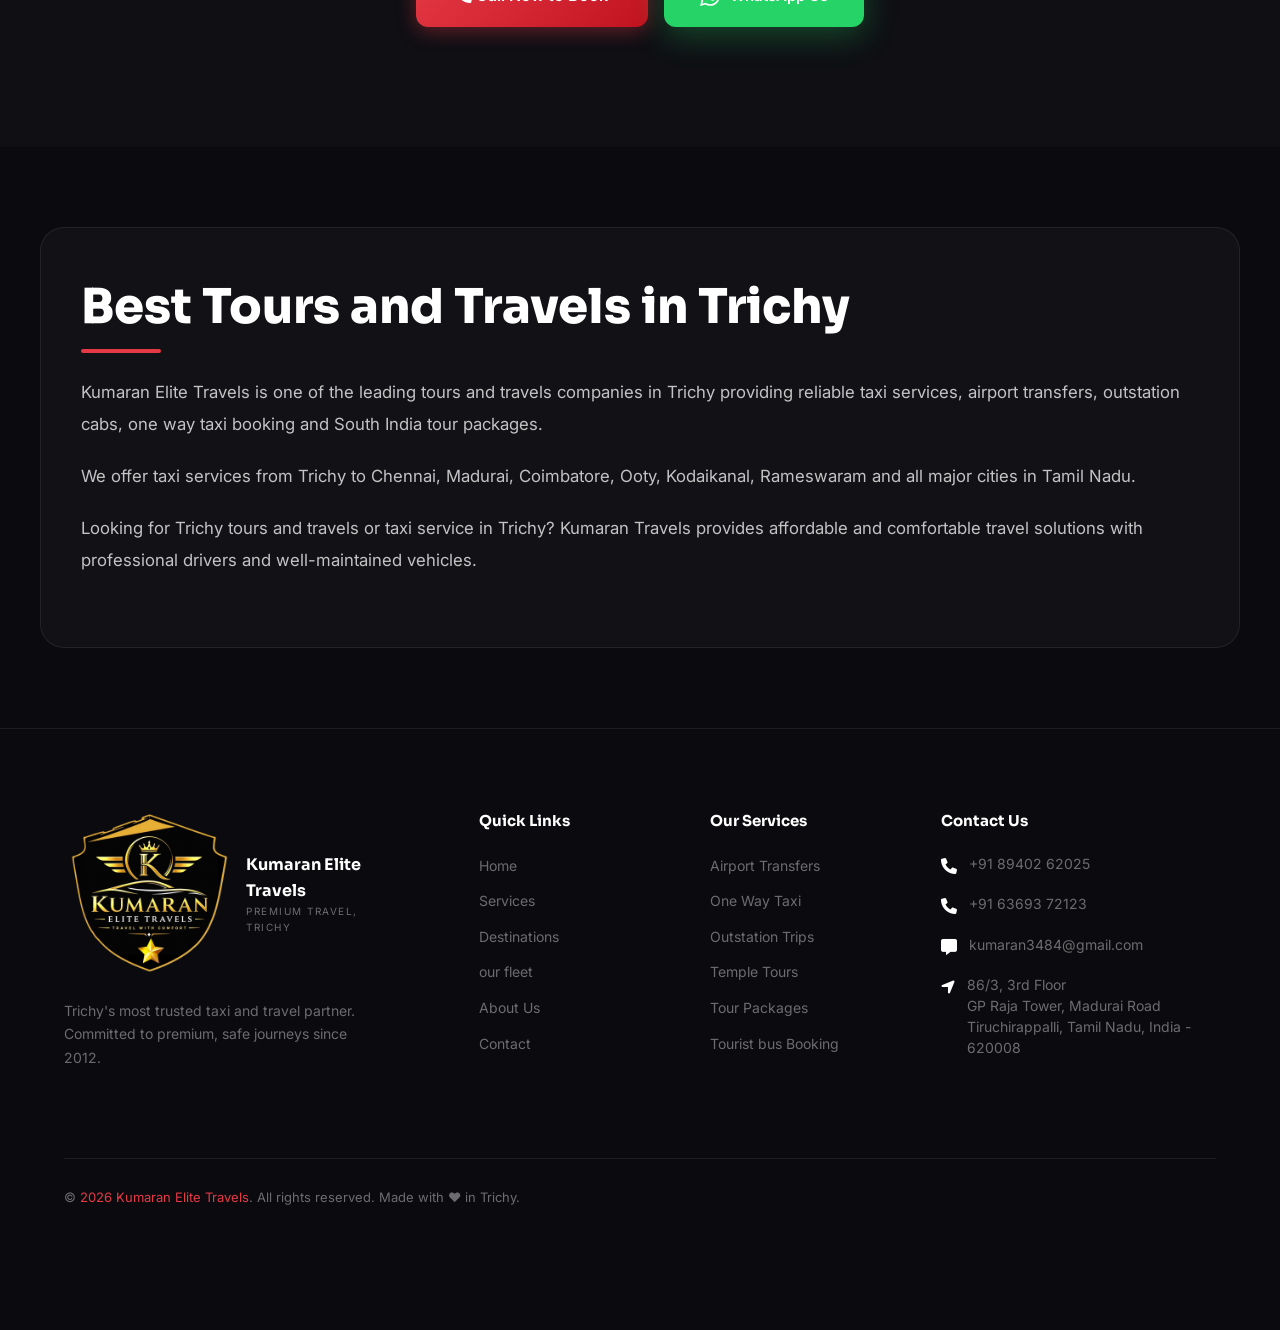
==== commit ea7a8822: "Update index.html" ====
--- a/index.html
+++ b/index.html
@@ -10,21 +10,21 @@
 
 <!-- ================= SEO META TAGS ================= -->
 
-<title>Kumaran Tours & Travels | Best Tours and Travels in Trichy | Taxi Service</title>
-
-<meta name="description" content="Kumaran Tours & Travels is a trusted tours and travels company in Trichy offering taxi service, airport transfers, one way cabs, outstation taxi, temple tours and South India tour packages. Book reliable taxi service in Trichy at affordable prices.">
+<title>Kumaran Elite Travels | Best Tours and Travels in Trichy | Taxi Service</title>
+
+<meta name="description" content="Kumaran ELite Travels is a trusted tours and travels company in Trichy offering taxi service, airport transfers, one way cabs, outstation taxi, temple tours and South India tour packages. Book reliable taxi service in Trichy at affordable prices.">
 
 <meta name="keywords" content="Kumaran Tours and Travels, Kumaran Travels, Kumaran Elite Travels, Tours and Travels in Trichy, Trichy Taxi Service, Taxi Service Trichy, Airport Taxi Trichy, One Way Taxi Trichy, Outstation Taxi Trichy, Trichy Travels, Trichy to Chennai Taxi, Trichy to Madurai Taxi, Taxi Booking Trichy">
 
 <meta name="robots" content="index, follow">
 
-<meta name="author" content="Kumaran Tours & Travels">
+<meta name="author" content="Kumaran Elite Travels">
 
 <link rel="canonical" href="https://kumaranelitetravels.in/">
 
 <!-- ================= OPEN GRAPH ================= -->
 
-<meta property="og:title" content="Kumaran Tours & Travels - Best Taxi Service in Trichy">
+<meta property="og:title" content="Kumaran Elite Travels - Best Taxi Service in Trichy">
 
 <meta property="og:description" content="Reliable tours and travels in Trichy offering airport transfers, one way taxi, outstation cabs and South India tour packages.">
 
@@ -34,7 +34,7 @@
 
 <meta property="og:image" content="https://kumaranelitetravels.in/assets/footer_logo.png">
 
-<meta property="og:site_name" content="Kumaran Tours & Travels">
+<meta property="og:site_name" content="Kumaran Elite Travels">
 
 <meta property="og:locale" content="en_IN">
 
@@ -42,7 +42,7 @@
 
 <meta name="twitter:card" content="summary_large_image">
 
-<meta name="twitter:title" content="Kumaran Tours & Travels | Tours and Travels in Trichy">
+<meta name="twitter:title" content="Kumaran Elite Travels | Tours and Travels in Trichy">
 
 <meta name="twitter:description" content="Trusted taxi and travel service in Trichy for airport transfers, outstation trips and tour packages.">
 
@@ -54,7 +54,7 @@
 {
   "@context": "https://schema.org",
   "@type": "TravelAgency",
-  "name": "Kumaran Tours & Travels",
+  "name": "Kumaran Elite Travels",
   "image": "https://kumaranelitetravels.in/assets/footer_logo.png",
   "url": "https://kumaranelitetravels.in",
   "telephone": "+91 8940262025",
@@ -196,8 +196,8 @@
     <a href="" class="nav-logo">
       <i class="fas fa-taxi" style="color: var(--red); font-size: 24px;"></i>
       <div class="nav-logo-text">
-        <div class="brand">Kumaran Tours</div>
-        <div class="sub">& Travels</div>
+        <div class="brand">Kumaran Elite</div>
+        <div class="sub"> Travels</div>
       </div>
     </a>
     <div class="nav-links">
@@ -233,7 +233,7 @@
     <div class="hero-booking-container" style="margin-top: 60px;">
       <div class="hero-left fade-in">
         <div class="badge">🏆 TRICHY'S  TRAVEL PARTNER</div>
-<img src="assets/footer_logo.png" alt="Kumaran Tours & Travels Logo" class="hero-logo">        <h1>Kumaran Tours & Travels <span class="highlight">- Taxi Service</span></h1>
+<img src="assets/footer_logo.png" alt="Kumaran Elite Travels Logo" class="hero-logo">        <h1>Kumaran Elite Travels <span class="highlight">- Taxi Service</span></h1>
         <p> Your Journey, Our Passion</p>
         <p>Reliable, comfortable and professional travel from Trichy to anywhere in Tamil Nadu. Your journey, our commitment.</p>
         <p>Covering all major cities in Tamil Nadu</p>
@@ -381,12 +381,12 @@
       <p class="section-sub fade-in">The most loved routes from Trichy.</p>
     </div>
     <div class="delta-grid">
-      <div class="delta-card"><img src="assets/chennai.jpg" alt="Trichy to Chennai taxi" loading="lazy"><h3>Trichy → Chennai</h3><div class="delta-price"><span><i class="fas fa-clock"></i> 6 hrs</span><a href="https://wa.me/918940262025?text=Hi%20Kumaran%20Tours,%20I%20would%20like%20to%20book%20a%20taxi%20from%20Trichy%20to%20Chennai.%20Please%20share%20availability%20and%20fare." target="_blank" rel="noopener" class="delta-btn">Book now</a></div></div>
-      <div class="delta-card"><img src="assets/coimbatore.jpg" alt="Trichy to Coimbatore taxi" loading="lazy"><h3>Trichy → Coimbatore</h3><div class="delta-price"><span><i class="fas fa-clock"></i> 4 hrs</span><a href="https://wa.me/918940262025?text=Hi%20Kumaran%20Tours,%20I%20would%20like%20to%20book%20a%20taxi%20from%20Trichy%20to%20Coimbatore.%20Please%20share%20availability%20and%20fare." target="_blank" rel="noopener" class="delta-btn">Book now</a></div></div>
-      <div class="delta-card"><img src="assets/madurai.jpg" alt="Trichy to Madurai taxi" loading="lazy"><h3>Trichy → Madurai</h3><div class="delta-price"><span><i class="fas fa-clock"></i> 2.5 hrs</span><a href="https://wa.me/918940262025?text=Hi%20Kumaran%20Tours,%20I%20would%20like%20to%20book%20a%20taxi%20from%20Trichy%20to%20Madurai.%20Please%20share%20availability%20and%20fare." target="_blank" rel="noopener" class="delta-btn">Book now</a></div></div>
-      <div class="delta-card"><img src="assets/rameswaram.jpg" alt="Trichy to Rameswaram taxi" loading="lazy"><h3>Trichy → Rameswaram</h3><div class="delta-price"><span><i class="fas fa-clock"></i> 4 hrs</span><a href="https://wa.me/918940262025?text=Hi%20Kumaran%20Tours,%20I%20would%20like%20to%20book%20a%20taxi%20from%20Trichy%20to%20Rameswaram.%20Please%20share%20availability%20and%20fare." target="_blank" rel="noopener" class="delta-btn">Book now</a></div></div>
-      <div class="delta-card"><img src="assets/kodaikanal.jpg" alt="Trichy to Kodaikanal taxi" loading="lazy"><h3>Trichy → Kodaikanal</h3><div class="delta-price"><span><i class="fas fa-clock"></i> 4.30 hrs</span><a href="https://wa.me/918940262025?text=Hi%20Kumaran%20Tours,%20I%20would%20like%20to%20book%20a%20taxi%20from%20Trichy%20to%20Kodaikanal.%20Please%20share%20availability%20and%20fare." target="_blank" rel="noopener" class="delta-btn">Book now</a></div></div>
-      <div class="delta-card"><img src="assets/ooty.jpg" alt="Trichy to Ooty taxi" loading="lazy"><h3>Trichy → Ooty</h3><div class="delta-price"><span><i class="fas fa-clock"></i> 6.30 hrs</span><a href="https://wa.me/918940262025?text=Hi%20Kumaran%20Tours,%20I%20would%20like%20to%20book%20a%20taxi%20from%20Trichy%20to%20Ooty.%20Please%20share%20availability%20and%20fare." target="_blank" rel="noopener" class="delta-btn">Book now</a></div></div>
+      <div class="delta-card"><img src="assets/chennai.jpg" alt="Trichy to Chennai taxi" loading="lazy"><h3>Trichy → Chennai</h3><div class="delta-price"><span><i class="fas fa-clock"></i> 6 hrs</span><a href="https://wa.me/918940262025?text=Hi%20Kumaran%20Elite%20Travels,%20I%20would%20like%20to%20book%20a%20taxi%20from%20Trichy%20to%20Chennai.%20Please%20share%20availability%20and%20fare." target="_blank" rel="noopener" class="delta-btn">Book now</a></div></div>
+      <div class="delta-card"><img src="assets/coimbatore.jpg" alt="Trichy to Coimbatore taxi" loading="lazy"><h3>Trichy → Coimbatore</h3><div class="delta-price"><span><i class="fas fa-clock"></i> 4 hrs</span><a href="https://wa.me/918940262025?text=Hi%20Kumaran%20Elite%20Travels,%20I%20would%20like%20to%20book%20a%20taxi%20from%20Trichy%20to%20Coimbatore.%20Please%20share%20availability%20and%20fare." target="_blank" rel="noopener" class="delta-btn">Book now</a></div></div>
+      <div class="delta-card"><img src="assets/madurai.jpg" alt="Trichy to Madurai taxi" loading="lazy"><h3>Trichy → Madurai</h3><div class="delta-price"><span><i class="fas fa-clock"></i> 2.5 hrs</span><a href="https://wa.me/918940262025?text=Hi%20Kumaran%20Elite%20Travels,%20I%20would%20like%20to%20book%20a%20taxi%20from%20Trichy%20to%20Madurai.%20Please%20share%20availability%20and%20fare." target="_blank" rel="noopener" class="delta-btn">Book now</a></div></div>
+      <div class="delta-card"><img src="assets/rameswaram.jpg" alt="Trichy to Rameswaram taxi" loading="lazy"><h3>Trichy → Rameswaram</h3><div class="delta-price"><span><i class="fas fa-clock"></i> 4 hrs</span><a href="https://wa.me/918940262025?text=Hi%20Kumaran%20Elite%20Travels,%20I%20would%20like%20to%20book%20a%20taxi%20from%20Trichy%20to%20Rameswaram.%20Please%20share%20availability%20and%20fare." target="_blank" rel="noopener" class="delta-btn">Book now</a></div></div>
+      <div class="delta-card"><img src="assets/kodaikanal.jpg" alt="Trichy to Kodaikanal taxi" loading="lazy"><h3>Trichy → Kodaikanal</h3><div class="delta-price"><span><i class="fas fa-clock"></i> 4.30 hrs</span><a href="https://wa.me/918940262025?text=Hi%20Kumaran%20Elite%20Travels,%20I%20would%20like%20to%20book%20a%20taxi%20from%20Trichy%20to%20Kodaikanal.%20Please%20share%20availability%20and%20fare." target="_blank" rel="noopener" class="delta-btn">Book now</a></div></div>
+      <div class="delta-card"><img src="assets/ooty.jpg" alt="Trichy to Ooty taxi" loading="lazy"><h3>Trichy → Ooty</h3><div class="delta-price"><span><i class="fas fa-clock"></i> 6.30 hrs</span><a href="https://wa.me/918940262025?text=Hi%20Kumaran%20Elite%20Travels,%20I%20would%20like%20to%20book%20a%20taxi%20from%20Trichy%20to%20Ooty.%20Please%20share%20availability%20and%20fare." target="_blank" rel="noopener" class="delta-btn">Book now</a></div></div>
     </div>
     <div class="delta-note"><i class="fas fa-taxi"></i> premium rides • transparent pricing • all inclusive</div>
   </section>
@@ -407,27 +407,27 @@
       </div>
     </div>
     <div class="routes-grid" id="routesGrid">
-      <div class="route-card" data-name="thanjavur"><div class="route-info"><span class="route-city">Trichy → Thanjavur</span><span class="route-distance">≈ 55 km • 1 hr 15 min</span></div><a href="https://wa.me/918940262025?text=Hello%20Kumaran%20Tours%2C%20I%E2%80%99m%20looking%20to%20arrange%20a%20taxi%20from%20*Trichy%20to%20Thanjavur*%2C%20Kindly%20share%20the%20availability%20and%20fare%20information." target="_blank" rel="noopener" class="route-wa-btn"><i class="fab fa-whatsapp"></i> Book via WhatsApp</a></div>
-      <div class="route-card" data-name="pudukkottai"><div class="route-info"><span class="route-city">Trichy → Pudukkottai</span><span class="route-distance">≈ 55 km • 1 hr 20 min</span></div><a href="https://wa.me/918940262025?text=Hello%20Kumaran%20Tours%2C%20I%E2%80%99m%20looking%20to%20arrange%20a%20taxi%20from%20*Trichy%20to%20Pudukkottai*%2C%20Kindly%20share%20the%20availability%20and%20fare%20information." target="_blank" rel="noopener" class="route-wa-btn"><i class="fab fa-whatsapp"></i> Book via WhatsApp</a></div>
-      <div class="route-card" data-name="karur"><div class="route-info"><span class="route-city">Trichy → Karur</span><span class="route-distance">≈ 75 km • 1 hr 40 min</span></div><a href="https://wa.me/918940262025?text=Hello%20Kumaran%20Tours%2C%20I%E2%80%99m%20looking%20to%20arrange%20a%20taxi%20from%20*Trichy%20to%20Karur*%2C%20Kindly%20share%20the%20availability%20and%20fare%20information." target="_blank" rel="noopener" class="route-wa-btn"><i class="fab fa-whatsapp"></i> Book via WhatsApp</a></div>
-      <div class="route-card" data-name="perambalur"><div class="route-info"><span class="route-city">Trichy → Perambalur</span><span class="route-distance">≈ 60 km • 1 hr 20 min</span></div><a href="https://wa.me/918940262025?text=Hello%20Kumaran%20Tours%2C%20I%E2%80%99m%20looking%20to%20arrange%20a%20taxi%20from%20*Trichy%20to%20Perambalur*%2C%20Kindly%20share%20the%20availability%20and%20fare%20information." target="_blank" rel="noopener" class="route-wa-btn"><i class="fab fa-whatsapp"></i> Book via WhatsApp</a></div>
-      <div class="route-card" data-name="ariyalur"><div class="route-info"><span class="route-city">Trichy → Ariyalur</span><span class="route-distance">≈ 75 km • 1 hr 35 min</span></div><a href="https://wa.me/918940262025?text=Hello%20Kumaran%20Tours%2C%20I%E2%80%99m%20looking%20to%20arrange%20a%20taxi%20from%20*Trichy%20to%20Ariyalur*%2C%20Kindly%20share%20the%20availability%20and%20fare%20information." target="_blank" rel="noopener" class="route-wa-btn"><i class="fab fa-whatsapp"></i> Book via WhatsApp</a></div>
-      <div class="route-card" data-name="srirangam"><div class="route-info"><span class="route-city">Trichy → Srirangam</span><span class="route-distance">≈ 10 km • 20 min</span></div><a href="https://wa.me/918940262025?text=Hello%20Kumaran%20Tours%2C%20I%E2%80%99m%20looking%20to%20arrange%20a%20taxi%20from%20*Trichy%20to%20Srirangam*%2C%20Kindly%20share%20the%20availability%20and%20fare%20information." target="_blank" rel="noopener" class="route-wa-btn"><i class="fab fa-whatsapp"></i> Book via WhatsApp</a></div>
-      <div class="route-card" data-name="madurai"><div class="route-info"><span class="route-city">Trichy → Madurai</span><span class="route-distance">≈ 130 km • 2 hr 30 min</span></div><a href="https://wa.me/918940262025?text=Hello%20Kumaran%20Tours%2C%20I%E2%80%99m%20looking%20to%20arrange%20a%20taxi%20from%20*Trichy%20to%20Madurai*%2C%20Kindly%20share%20the%20availability%20and%20fare%20information." target="_blank" rel="noopener" class="route-wa-btn"><i class="fab fa-whatsapp"></i> Book via WhatsApp</a></div>
-      <div class="route-card" data-name="dindigul"><div class="route-info"><span class="route-city">Trichy → Dindigul</span><span class="route-distance">≈ 95 km • 2 hr</span></div><a href="https://wa.me/918940262025?text=Hello%20Kumaran%20Tours%2C%20I%E2%80%99m%20looking%20to%20arrange%20a%20taxi%20from%20*Trichy%20to%20Dindigul*%2C%20Kindly%20share%20the%20availability%20and%20fare%20information." target="_blank" rel="noopener" class="route-wa-btn"><i class="fab fa-whatsapp"></i> Book via WhatsApp</a></div>
-      <div class="route-card" data-name="salem"><div class="route-info"><span class="route-city">Trichy → Salem</span><span class="route-distance">≈ 150 km • 3 hr</span></div><a href="https://wa.me/918940262025?text=Hello%20Kumaran%20Tours%2C%20I%E2%80%99m%20looking%20to%20arrange%20a%20taxi%20from%20*Trichy%20to%20Salem*%2C%20Kindly%20share%20the%20availability%20and%20fare%20information." target="_blank" rel="noopener" class="route-wa-btn"><i class="fab fa-whatsapp"></i> Book via WhatsApp</a></div>
-      <div class="route-card" data-name="coimbatore"><div class="route-info"><span class="route-city">Trichy → Coimbatore</span><span class="route-distance">≈ 220 km • 4 hr 15 min</span></div><a href="https://wa.me/918940262025?text=Hello%20Kumaran%20Tours%2C%20I%E2%80%99m%20looking%20to%20arrange%20a%20taxi%20from%20*Trichy%20to%20Coimbatore*%2C%20Kindly%20share%20the%20availability%20and%20fare%20information." target="_blank" rel="noopener" class="route-wa-btn"><i class="fab fa-whatsapp"></i> Book via WhatsApp</a></div>
-      <div class="route-card" data-name="tiruchendur"><div class="route-info"><span class="route-city">Trichy → Tiruchendur</span><span class="route-distance">≈ 290 km • 5 hr 30 min</span></div><a href="https://wa.me/918940262025?text=Hello%20Kumaran%20Tours%2C%20I%E2%80%99m%20looking%20to%20arrange%20a%20taxi%20from%20*Trichy%20to%20Tiruchendur*%2C%20Kindly%20share%20the%20availability%20and%20fare%20information." target="_blank" rel="noopener" class="route-wa-btn"><i class="fab fa-whatsapp"></i> Book via WhatsApp</a></div>
-      <div class="route-card" data-name="tirunelveli"><div class="route-info"><span class="route-city">Trichy → Tirunelveli</span><span class="route-distance">≈ 260 km • 5 hr</span></div><a href="https://wa.me/918940262025?text=Hello%20Kumaran%20Tours%2C%20I%E2%80%99m%20looking%20to%20arrange%20a%20taxi%20from%20*Trichy%20to%20Tirunelveli*%2C%20Kindly%20share%20the%20availability%20and%20fare%20information." target="_blank" rel="noopener" class="route-wa-btn"><i class="fab fa-whatsapp"></i> Book via WhatsApp</a></div>
-      <div class="route-card" data-name="kumbakonam"><div class="route-info"><span class="route-city">Trichy → Kumbakonam</span><span class="route-distance">≈ 95 km • 2 hr</span></div><a href="https://wa.me/918940262025?text=Hello%20Kumaran%20Tours%2C%20I%E2%80%99m%20looking%20to%20arrange%20a%20taxi%20from%20*Trichy%20to%20Kumbakonam*%2C%20Kindly%20share%20the%20availability%20and%20fare%20information." target="_blank" rel="noopener" class="route-wa-btn"><i class="fab fa-whatsapp"></i> Book via WhatsApp</a></div>
-      <div class="route-card" data-name="nagapattinam"><div class="route-info"><span class="route-city">Trichy → Nagapattinam</span><span class="route-distance">≈ 150 km • 3 hr</span></div><a href="https://wa.me/918940262025?text=Hello%20Kumaran%20Tours%2C%20I%E2%80%99m%20looking%20to%20arrange%20a%20taxi%20from%20*Trichy%20to%20Nagapattinam*%2C%20Kindly%20share%20the%20availability%20and%20fare%20information." target="_blank" rel="noopener" class="route-wa-btn"><i class="fab fa-whatsapp"></i> Book via WhatsApp</a></div>
-      <div class="route-card" data-name="chidambaram"><div class="route-info"><span class="route-city">Trichy → Chidambaram</span><span class="route-distance">≈ 140 km • 2 hr 45 min</span></div><a href="https://wa.me/918940262025?text=Hello%20Kumaran%20Tours%2C%20I%E2%80%99m%20looking%20to%20arrange%20a%20taxi%20from%20*Trichy%20to%20Chidambaram*%2C%20Kindly%20share%20the%20availability%20and%20fare%20information." target="_blank" rel="noopener" class="route-wa-btn"><i class="fab fa-whatsapp"></i> Book via WhatsApp</a></div>
-      <div class="route-card" data-name="cuddalore"><div class="route-info"><span class="route-city">Trichy → Cuddalore</span><span class="route-distance">≈ 160 km • 3 hr 15 min</span></div><a href="https://wa.me/918940262025?text=Hello%20Kumaran%20Tours%2C%20I%E2%80%99m%20looking%20to%20arrange%20a%20taxi%20from%20*Trichy%20to%20Cuddalore*%2C%20Kindly%20share%20the%20availability%20and%20fare%20information." target="_blank" rel="noopener" class="route-wa-btn"><i class="fab fa-whatsapp"></i> Book via WhatsApp</a></div>
-      <div class="route-card" data-name="villupuram"><div class="route-info"><span class="route-city">Trichy → Villupuram</span><span class="route-distance">≈ 140 km • 2 hr 50 min</span></div><a href="https://wa.me/918940262025?text=Hello%20Kumaran%20Tours%2C%20I%E2%80%99m%20looking%20to%20arrange%20a%20taxi%20from%20*Trichy%20to%20Villupuram*%2C%20Kindly%20share%20the%20availability%20and%20fare%20information." target="_blank" rel="noopener" class="route-wa-btn"><i class="fab fa-whatsapp"></i> Book via WhatsApp</a></div>
-      <div class="route-card" data-name="chennai"><div class="route-info"><span class="route-city">Trichy → Chennai</span><span class="route-distance">≈ 330 km • 5 hr 30 min</span></div><a href="https://wa.me/918940262025?text=Hello%20Kumaran%20Tours%2C%20I%E2%80%99m%20looking%20to%20arrange%20a%20taxi%20from%20*Trichy%20to%20Chennai*%2C%20Kindly%20share%20the%20availability%20and%20fare%20information." target="_blank" rel="noopener" class="route-wa-btn"><i class="fab fa-whatsapp"></i> Book via WhatsApp</a></div>
-      <div class="route-card" data-name="tiruvannamalai"><div class="route-info"><span class="route-city">Trichy → Tiruvannamalai</span><span class="route-distance">≈ 200 km • 4 hr</span></div><a href="https://wa.me/918940262025?text=Hello%20Kumaran%20Tours%2C%20I%E2%80%99m%20looking%20to%20arrange%20a%20taxi%20from%20*Trichy%20to%20Tiruvannamalai*%2C%20Kindly%20share%20the%20availability%20and%20fare%20information." target="_blank" rel="noopener" class="route-wa-btn"><i class="fab fa-whatsapp"></i> Book via WhatsApp</a></div>
-      <div class="route-card" data-name="erode"><div class="route-info"><span class="route-city">Trichy → Erode</span><span class="route-distance">≈ 190 km • 3 hr 45 min</span></div><a href="https://wa.me/918940262025?text=Hello%20Kumaran%20Tours%2C%20I%E2%80%99m%20looking%20to%20arrange%20a%20taxi%20from%20*Trichy%20to%20Erode*%2C%20Kindly%20share%20the%20availability%20and%20fare%20information." target="_blank" rel="noopener" class="route-wa-btn"><i class="fab fa-whatsapp"></i> Book via WhatsApp</a></div>
-      <div class="route-card" data-name="namakkal"><div class="route-info"><span class="route-city">Trichy → Namakkal</span><span class="route-distance">≈ 110 km • 2 hr 15 min</span></div><a href="https://wa.me/918940262025?text=Hello%20Kumaran%20Tours%2C%20I%E2%80%99m%20looking%20to%20arrange%20a%20taxi%20from%20*Trichy%20to%20Namakkal*%2C%20Kindly%20share%20the%20availability%20and%20fare%20information." target="_blank" rel="noopener" class="route-wa-btn"><i class="fab fa-whatsapp"></i> Book via WhatsApp</a></div>
+      <div class="route-card" data-name="thanjavur"><div class="route-info"><span class="route-city">Trichy → Thanjavur</span><span class="route-distance">≈ 55 km • 1 hr 15 min</span></div><a href="https://wa.me/918940262025?text=Hello%20Kumaran%20Elite%20Travels%2C%20I%E2%80%99m%20looking%20to%20arrange%20a%20taxi%20from%20*Trichy%20to%20Thanjavur*%2C%20Kindly%20share%20the%20availability%20and%20fare%20information." target="_blank" rel="noopener" class="route-wa-btn"><i class="fab fa-whatsapp"></i> Book via WhatsApp</a></div>
+      <div class="route-card" data-name="pudukkottai"><div class="route-info"><span class="route-city">Trichy → Pudukkottai</span><span class="route-distance">≈ 55 km • 1 hr 20 min</span></div><a href="https://wa.me/918940262025?text=Hello%20Kumaran%20Elite%20Travels%2C%20I%E2%80%99m%20looking%20to%20arrange%20a%20taxi%20from%20*Trichy%20to%20Pudukkottai*%2C%20Kindly%20share%20the%20availability%20and%20fare%20information." target="_blank" rel="noopener" class="route-wa-btn"><i class="fab fa-whatsapp"></i> Book via WhatsApp</a></div>
+      <div class="route-card" data-name="karur"><div class="route-info"><span class="route-city">Trichy → Karur</span><span class="route-distance">≈ 75 km • 1 hr 40 min</span></div><a href="https://wa.me/918940262025?text=Hello%20Kumaran%20Elite%20Travels%2C%20I%E2%80%99m%20looking%20to%20arrange%20a%20taxi%20from%20*Trichy%20to%20Karur*%2C%20Kindly%20share%20the%20availability%20and%20fare%20information." target="_blank" rel="noopener" class="route-wa-btn"><i class="fab fa-whatsapp"></i> Book via WhatsApp</a></div>
+      <div class="route-card" data-name="perambalur"><div class="route-info"><span class="route-city">Trichy → Perambalur</span><span class="route-distance">≈ 60 km • 1 hr 20 min</span></div><a href="https://wa.me/918940262025?text=Hello%20Kumaran%20Elite%20Travels%2C%20I%E2%80%99m%20looking%20to%20arrange%20a%20taxi%20from%20*Trichy%20to%20Perambalur*%2C%20Kindly%20share%20the%20availability%20and%20fare%20information." target="_blank" rel="noopener" class="route-wa-btn"><i class="fab fa-whatsapp"></i> Book via WhatsApp</a></div>
+      <div class="route-card" data-name="ariyalur"><div class="route-info"><span class="route-city">Trichy → Ariyalur</span><span class="route-distance">≈ 75 km • 1 hr 35 min</span></div><a href="https://wa.me/918940262025?text=Hello%20Kumaran%20Elite%20Travels%2C%20I%E2%80%99m%20looking%20to%20arrange%20a%20taxi%20from%20*Trichy%20to%20Ariyalur*%2C%20Kindly%20share%20the%20availability%20and%20fare%20information." target="_blank" rel="noopener" class="route-wa-btn"><i class="fab fa-whatsapp"></i> Book via WhatsApp</a></div>
+      <div class="route-card" data-name="srirangam"><div class="route-info"><span class="route-city">Trichy → Srirangam</span><span class="route-distance">≈ 10 km • 20 min</span></div><a href="https://wa.me/918940262025?text=Hello%20Kumaran%20Elite%20Travels%2C%20I%E2%80%99m%20looking%20to%20arrange%20a%20taxi%20from%20*Trichy%20to%20Srirangam*%2C%20Kindly%20share%20the%20availability%20and%20fare%20information." target="_blank" rel="noopener" class="route-wa-btn"><i class="fab fa-whatsapp"></i> Book via WhatsApp</a></div>
+      <div class="route-card" data-name="madurai"><div class="route-info"><span class="route-city">Trichy → Madurai</span><span class="route-distance">≈ 130 km • 2 hr 30 min</span></div><a href="https://wa.me/918940262025?text=Hello%20Kumaran%20Elite%20Travels%2C%20I%E2%80%99m%20looking%20to%20arrange%20a%20taxi%20from%20*Trichy%20to%20Madurai*%2C%20Kindly%20share%20the%20availability%20and%20fare%20information." target="_blank" rel="noopener" class="route-wa-btn"><i class="fab fa-whatsapp"></i> Book via WhatsApp</a></div>
+      <div class="route-card" data-name="dindigul"><div class="route-info"><span class="route-city">Trichy → Dindigul</span><span class="route-distance">≈ 95 km • 2 hr</span></div><a href="https://wa.me/918940262025?text=Hello%20Kumaran%20Elite%20Travels%2C%20I%E2%80%99m%20looking%20to%20arrange%20a%20taxi%20from%20*Trichy%20to%20Dindigul*%2C%20Kindly%20share%20the%20availability%20and%20fare%20information." target="_blank" rel="noopener" class="route-wa-btn"><i class="fab fa-whatsapp"></i> Book via WhatsApp</a></div>
+      <div class="route-card" data-name="salem"><div class="route-info"><span class="route-city">Trichy → Salem</span><span class="route-distance">≈ 150 km • 3 hr</span></div><a href="https://wa.me/918940262025?text=Hello%20Kumaran%20Elite%20Travels%2C%20I%E2%80%99m%20looking%20to%20arrange%20a%20taxi%20from%20*Trichy%20to%20Salem*%2C%20Kindly%20share%20the%20availability%20and%20fare%20information." target="_blank" rel="noopener" class="route-wa-btn"><i class="fab fa-whatsapp"></i> Book via WhatsApp</a></div>
+      <div class="route-card" data-name="coimbatore"><div class="route-info"><span class="route-city">Trichy → Coimbatore</span><span class="route-distance">≈ 220 km • 4 hr 15 min</span></div><a href="https://wa.me/918940262025?text=Hello%20Kumaran%20Elite%20Travels%2C%20I%E2%80%99m%20looking%20to%20arrange%20a%20taxi%20from%20*Trichy%20to%20Coimbatore*%2C%20Kindly%20share%20the%20availability%20and%20fare%20information." target="_blank" rel="noopener" class="route-wa-btn"><i class="fab fa-whatsapp"></i> Book via WhatsApp</a></div>
+      <div class="route-card" data-name="tiruchendur"><div class="route-info"><span class="route-city">Trichy → Tiruchendur</span><span class="route-distance">≈ 290 km • 5 hr 30 min</span></div><a href="https://wa.me/918940262025?text=Hello%20Kumaran%20Elite%20Travels%2C%20I%E2%80%99m%20looking%20to%20arrange%20a%20taxi%20from%20*Trichy%20to%20Tiruchendur*%2C%20Kindly%20share%20the%20availability%20and%20fare%20information." target="_blank" rel="noopener" class="route-wa-btn"><i class="fab fa-whatsapp"></i> Book via WhatsApp</a></div>
+      <div class="route-card" data-name="tirunelveli"><div class="route-info"><span class="route-city">Trichy → Tirunelveli</span><span class="route-distance">≈ 260 km • 5 hr</span></div><a href="https://wa.me/918940262025?text=Hello%20Kumaran%20Elite%20Travels%2C%20I%E2%80%99m%20looking%20to%20arrange%20a%20taxi%20from%20*Trichy%20to%20Tirunelveli*%2C%20Kindly%20share%20the%20availability%20and%20fare%20information." target="_blank" rel="noopener" class="route-wa-btn"><i class="fab fa-whatsapp"></i> Book via WhatsApp</a></div>
+      <div class="route-card" data-name="kumbakonam"><div class="route-info"><span class="route-city">Trichy → Kumbakonam</span><span class="route-distance">≈ 95 km • 2 hr</span></div><a href="https://wa.me/918940262025?text=Hello%20Kumaran%20Elite%20Travels%2C%20I%E2%80%99m%20looking%20to%20arrange%20a%20taxi%20from%20*Trichy%20to%20Kumbakonam*%2C%20Kindly%20share%20the%20availability%20and%20fare%20information." target="_blank" rel="noopener" class="route-wa-btn"><i class="fab fa-whatsapp"></i> Book via WhatsApp</a></div>
+      <div class="route-card" data-name="nagapattinam"><div class="route-info"><span class="route-city">Trichy → Nagapattinam</span><span class="route-distance">≈ 150 km • 3 hr</span></div><a href="https://wa.me/918940262025?text=Hello%20Kumaran%20Elite%20Travels%2C%20I%E2%80%99m%20looking%20to%20arrange%20a%20taxi%20from%20*Trichy%20to%20Nagapattinam*%2C%20Kindly%20share%20the%20availability%20and%20fare%20information." target="_blank" rel="noopener" class="route-wa-btn"><i class="fab fa-whatsapp"></i> Book via WhatsApp</a></div>
+      <div class="route-card" data-name="chidambaram"><div class="route-info"><span class="route-city">Trichy → Chidambaram</span><span class="route-distance">≈ 140 km • 2 hr 45 min</span></div><a href="https://wa.me/918940262025?text=Hello%20Kumaran%20Elite%20Travels%2C%20I%E2%80%99m%20looking%20to%20arrange%20a%20taxi%20from%20*Trichy%20to%20Chidambaram*%2C%20Kindly%20share%20the%20availability%20and%20fare%20information." target="_blank" rel="noopener" class="route-wa-btn"><i class="fab fa-whatsapp"></i> Book via WhatsApp</a></div>
+      <div class="route-card" data-name="cuddalore"><div class="route-info"><span class="route-city">Trichy → Cuddalore</span><span class="route-distance">≈ 160 km • 3 hr 15 min</span></div><a href="https://wa.me/918940262025?text=Hello%20Kumaran%20Elite%20Travels%2C%20I%E2%80%99m%20looking%20to%20arrange%20a%20taxi%20from%20*Trichy%20to%20Cuddalore*%2C%20Kindly%20share%20the%20availability%20and%20fare%20information." target="_blank" rel="noopener" class="route-wa-btn"><i class="fab fa-whatsapp"></i> Book via WhatsApp</a></div>
+      <div class="route-card" data-name="villupuram"><div class="route-info"><span class="route-city">Trichy → Villupuram</span><span class="route-distance">≈ 140 km • 2 hr 50 min</span></div><a href="https://wa.me/918940262025?text=Hello%20Kumaran%20Elite%20Travels%2C%20I%E2%80%99m%20looking%20to%20arrange%20a%20taxi%20from%20*Trichy%20to%20Villupuram*%2C%20Kindly%20share%20the%20availability%20and%20fare%20information." target="_blank" rel="noopener" class="route-wa-btn"><i class="fab fa-whatsapp"></i> Book via WhatsApp</a></div>
+      <div class="route-card" data-name="chennai"><div class="route-info"><span class="route-city">Trichy → Chennai</span><span class="route-distance">≈ 330 km • 5 hr 30 min</span></div><a href="https://wa.me/918940262025?text=Hello%20Kumaran%20Elite%20Travels%2C%20I%E2%80%99m%20looking%20to%20arrange%20a%20taxi%20from%20*Trichy%20to%20Chennai*%2C%20Kindly%20share%20the%20availability%20and%20fare%20information." target="_blank" rel="noopener" class="route-wa-btn"><i class="fab fa-whatsapp"></i> Book via WhatsApp</a></div>
+      <div class="route-card" data-name="tiruvannamalai"><div class="route-info"><span class="route-city">Trichy → Tiruvannamalai</span><span class="route-distance">≈ 200 km • 4 hr</span></div><a href="https://wa.me/918940262025?text=Hello%20Kumaran%20Elite%20Travels%2C%20I%E2%80%99m%20looking%20to%20arrange%20a%20taxi%20from%20*Trichy%20to%20Tiruvannamalai*%2C%20Kindly%20share%20the%20availability%20and%20fare%20information." target="_blank" rel="noopener" class="route-wa-btn"><i class="fab fa-whatsapp"></i> Book via WhatsApp</a></div>
+      <div class="route-card" data-name="erode"><div class="route-info"><span class="route-city">Trichy → Erode</span><span class="route-distance">≈ 190 km • 3 hr 45 min</span></div><a href="https://wa.me/918940262025?text=Hello%20Kumaran%20Elite%20Travels%2C%20I%E2%80%99m%20looking%20to%20arrange%20a%20taxi%20from%20*Trichy%20to%20Erode*%2C%20Kindly%20share%20the%20availability%20and%20fare%20information." target="_blank" rel="noopener" class="route-wa-btn"><i class="fab fa-whatsapp"></i> Book via WhatsApp</a></div>
+      <div class="route-card" data-name="namakkal"><div class="route-info"><span class="route-city">Trichy → Namakkal</span><span class="route-distance">≈ 110 km • 2 hr 15 min</span></div><a href="https://wa.me/918940262025?text=Hello%20Kumaran%20Elite%20Travels%2C%20I%E2%80%99m%20looking%20to%20arrange%20a%20taxi%20from%20*Trichy%20to%20Namakkal*%2C%20Kindly%20share%20the%20availability%20and%20fare%20information." target="_blank" rel="noopener" class="route-wa-btn"><i class="fab fa-whatsapp"></i> Book via WhatsApp</a></div>
     </div>
     <div style="text-align:center;margin-top:30px;">
     <button id="toggleRoutesBtn" class="btn-primary">
@@ -436,7 +436,7 @@
   </div>
     <div id="noRoutesMsg" style="text-align:center;padding:40px 0;color:var(--white-40);display:none;">
       <i class="fas fa-map-pin" style="color:var(--red);font-size:24px;margin-bottom:12px;display:block;"></i>
-      <p style="font-size:18px;">No matching routes — but we probably still cover it!<br><a href="https://wa.me/918940262025?text=Hi%20Kumaran%20Tours%2C%20I%20need%20a%20taxi%20from%20Trichy%20to..." target="_blank" rel="noopener" style="color:var(--red);text-decoration:underline;">Ask on WhatsApp</a></p>
+      <p style="font-size:18px;">No matching routes — but we probably still cover it!<br><a href="https://wa.me/918940262025?text=Hi%20Kumaran%20Elite%20Travels%2C%20I%20need%20a%20taxi%20from%20Trichy%20to..." target="_blank" rel="noopener" style="color:var(--red);text-decoration:underline;">Ask on WhatsApp</a></p>
     </div>
     <div class="delta-note fade-in" style="margin-top:48px;">
       <i class="fas fa-taxi" style="color:var(--red);margin-right:8px;"></i> fixed pricing • no surge • 24/7 dispatch from Trichy
@@ -517,13 +517,13 @@
 
   <!-- ===== CTA ===== -->
   <section class="cta-section" id="contact">
-    <img src="assets/footer_logo.png" alt="Kumaran Tours & Travels logo" height="200" width="200" loading="lazy" style="margin:0 auto 24px;">
+    <img src="assets/footer_logo.png" alt="Kumaran Elite Travels logo" height="200" width="200" loading="lazy" style="margin:0 auto 24px;">
     <div class="cta-label fade-in">Ready to Roll?</div>
     <h2 class="cta-title fade-in">Ready for a<br><span style="color:var(--red);">Comfortable</span> Journey?</h2>
     <p class="cta-sub fade-in">Call us now or send a WhatsApp message. We respond within minutes.</p>
     <div class="cta-btns fade-in">
       <a href="tel:+918940262025" class="btn-primary" style="font-size:16px;padding:18px 40px;"><i class="fas fa-phone"></i> Call Now to Book</a>
-      <a href="https://wa.me/918940262025?text=Hi%20Kumaran%20Tours%2C%20I%20need%20a%20taxi%20from%20Trichy." class="btn-whatsapp" target="_blank" rel="noopener">
+      <a href="https://wa.me/918940262025?text=Hi%20Kumaran%20Elite%20Travels%2C%20I%20need%20a%20taxi%20from%20Trichy." class="btn-whatsapp" target="_blank" rel="noopener">
         <svg width="20" height="20" viewBox="0 0 24 24" fill="currentColor" aria-hidden="true"><path d="M17.472 14.382c-.297-.149-1.758-.867-2.03-.967-.273-.099-.471-.148-.67.15-.197.297-.767.966-.94 1.164-.173.199-.347.223-.644.075-.297-.15-1.255-.463-2.39-1.475-.883-.788-1.48-1.761-1.653-2.059-.173-.297-.018-.458.13-.606.134-.133.298-.347.446-.52.149-.174.198-.298.298-.497.099-.198.05-.371-.025-.52-.075-.149-.669-1.612-.916-2.207-.242-.579-.487-.5-.669-.51-.173-.008-.371-.01-.57-.01-.198 0-.52.074-.792.372-.272.297-1.04 1.016-1.04 2.479 0 1.462 1.065 2.875 1.213 3.074.149.198 2.096 3.2 5.077 4.487.709.306 1.262.489 1.694.625.712.227 1.36.195 1.871.118.571-.085 1.758-.719 2.006-1.413.248-.694.248-1.289.173-1.413-.074-.124-.272-.198-.57-.347m-5.421 7.403h-.004a9.87 9.87 0 01-5.031-1.378l-.361-.214-3.741.982.998-3.648-.235-.374a9.86 9.86 0 01-1.51-5.26c.001-5.45 4.436-9.884 9.888-9.884 2.64 0 5.122 1.03 6.988 2.898a9.825 9.825 0 012.893 6.994c-.003 5.45-4.437 9.884-9.885 9.884m8.413-18.297A11.815 11.815 0 0012.05 0C5.495 0 .16 5.335.157 11.892c0 2.096.547 4.142 1.588 5.945L.057 24l6.305-1.654a11.882 11.882 0 005.683 1.448h.005c6.554 0 11.89-5.335 11.893-11.893a11.821 11.821 0 00-3.48-8.413Z"/></svg>
         WhatsApp Us
       </a>
@@ -534,7 +534,7 @@
   <h2>Best Tours and Travels in Trichy</h2>
 
   <p>
-    Kumaran Tours & Travels is one of the leading tours and travels companies in Trichy providing reliable taxi services, airport transfers, outstation cabs, one way taxi booking and South India tour packages.
+    Kumaran Elite Travels is one of the leading tours and travels companies in Trichy providing reliable taxi services, airport transfers, outstation cabs, one way taxi booking and South India tour packages.
   </p>
 
   <p>
@@ -550,8 +550,8 @@
     <div class="footer-grid">
       <div class="footer-brand">
         <div class="footer-logo">
-          <img src="assets/footer_logo.png" alt="Kumaran Tours & Travels" height="170" width="170" loading="lazy">
-          <div class="footer-logo-text"><div class="brand">Kumaran Tours & Travels</div><div class="sub">Premium Travel, Trichy</div></div>
+          <img src="assets/footer_logo.png" alt="Kumaran Elite Travels" height="170" width="170" loading="lazy">
+          <div class="footer-logo-text"><div class="brand">Kumaran Elite Travels</div><div class="sub">Premium Travel, Trichy</div></div>
         </div>
         <p class="footer-desc">Trichy's most trusted taxi and travel partner. Committed to premium, safe journeys since 2012.</p>
     
@@ -588,7 +588,7 @@
       </div>
     </div>
     <div class="footer-bottom">
-      <div class="footer-copy">© <span id="year"></span> <span>Kumaran Tours & Travels</span>. All rights reserved. Made with ❤️ in Trichy.</div>
+      <div class="footer-copy">© <span id="year"></span> <span>Kumaran Elite Travels</span>. All rights reserved. Made with ❤️ in Trichy.</div>
 
     </div>
   </footer>
@@ -599,7 +599,7 @@
   </button>
 
   <!-- WhatsApp -->
-  <a href="https://wa.me/918940262025?text=Hi%20Kumaran%20Tours,%20I%20need%20a%20taxi%20from%20Trichy."
+  <a href="https://wa.me/918940262025?text=Hi%20Kumaran%20Elite%20Travels,%20I%20need%20a%20taxi%20from%20Trichy."
      target="_blank"
      class="float-btn whatsapp">
     <i class="fab fa-whatsapp"></i>
@@ -750,7 +750,7 @@
     const testimonials = [
       { name: 'Rajesh Kumar', trip: 'Trichy → Chennai', text: 'Booked an airport transfer at 3 AM and the driver was there 15 minutes early. Professional, clean car.', initials: 'RK' },
       { name: 'Priya Venkatesh', trip: 'Trichy → Kodaikanal', text: 'Fantastic family trip to Kodaikanal! The driver was like a personal tour guide.', initials: 'PV' },
-      { name: 'Mohammed Ashraf', trip: 'Trichy → Rameswaram', text: 'Pilgrimage trip to Rameswaram was blessed from start to finish. Kumaran Tours & Travels arranged everything perfectly.', initials: 'MA' },
+      { name: 'Mohammed Ashraf', trip: 'Trichy → Rameswaram', text: 'Pilgrimage trip to Rameswaram was blessed from start to finish. Kumaran Elite Travels arranged everything perfectly.', initials: 'MA' },
       { name: 'Sowmya Nair', trip: 'Trichy → Madurai', text: 'Super transparent pricing – what they quoted is exactly what I paid.', initials: 'SN' },
       { name: 'Arjun Selvam', trip: 'Trichy → Ooty', text: 'Amazing SUV ride to Ooty. The driver navigated the ghat roads with total confidence.', initials: 'AS' },
       { name: 'Lakshmi Devi', trip: 'Trichy → Coimbatore', text: 'Called them at midnight for an emergency trip. They arranged a driver in 30 minutes.', initials: 'LD' }
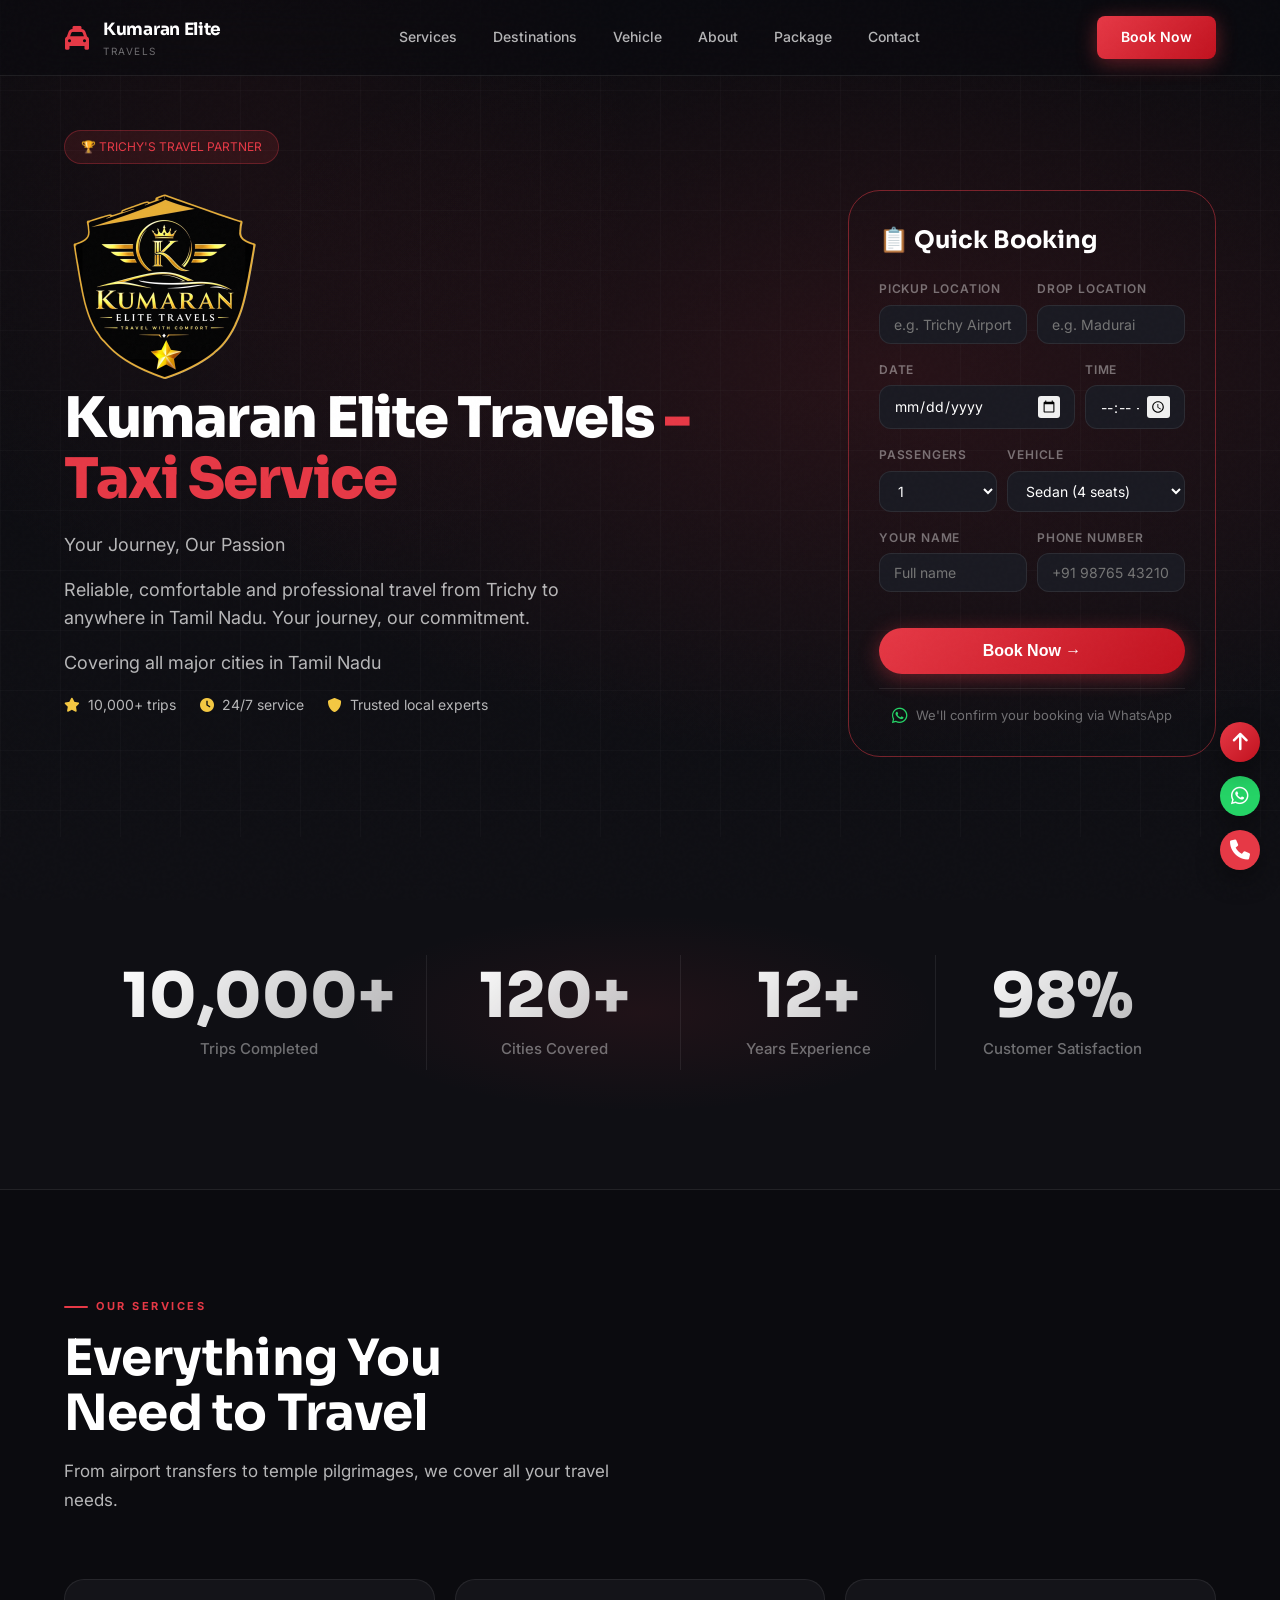
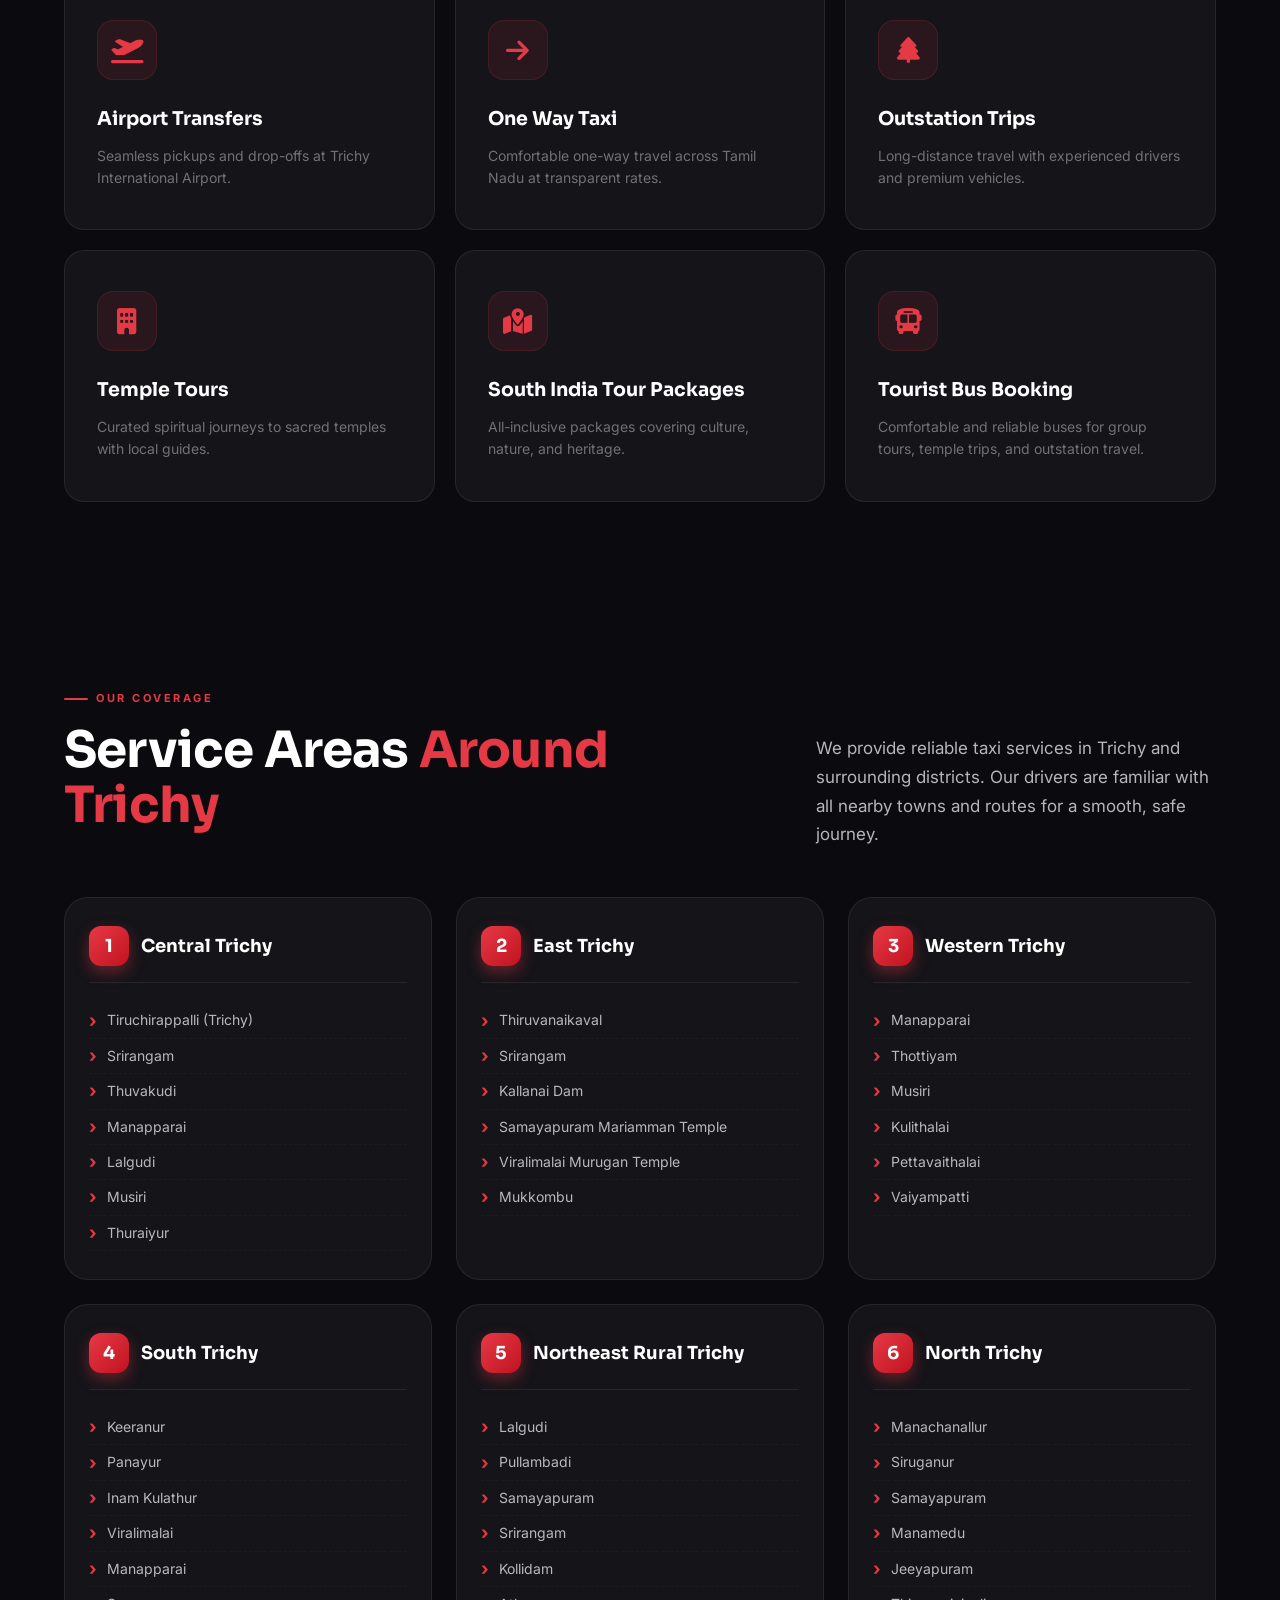
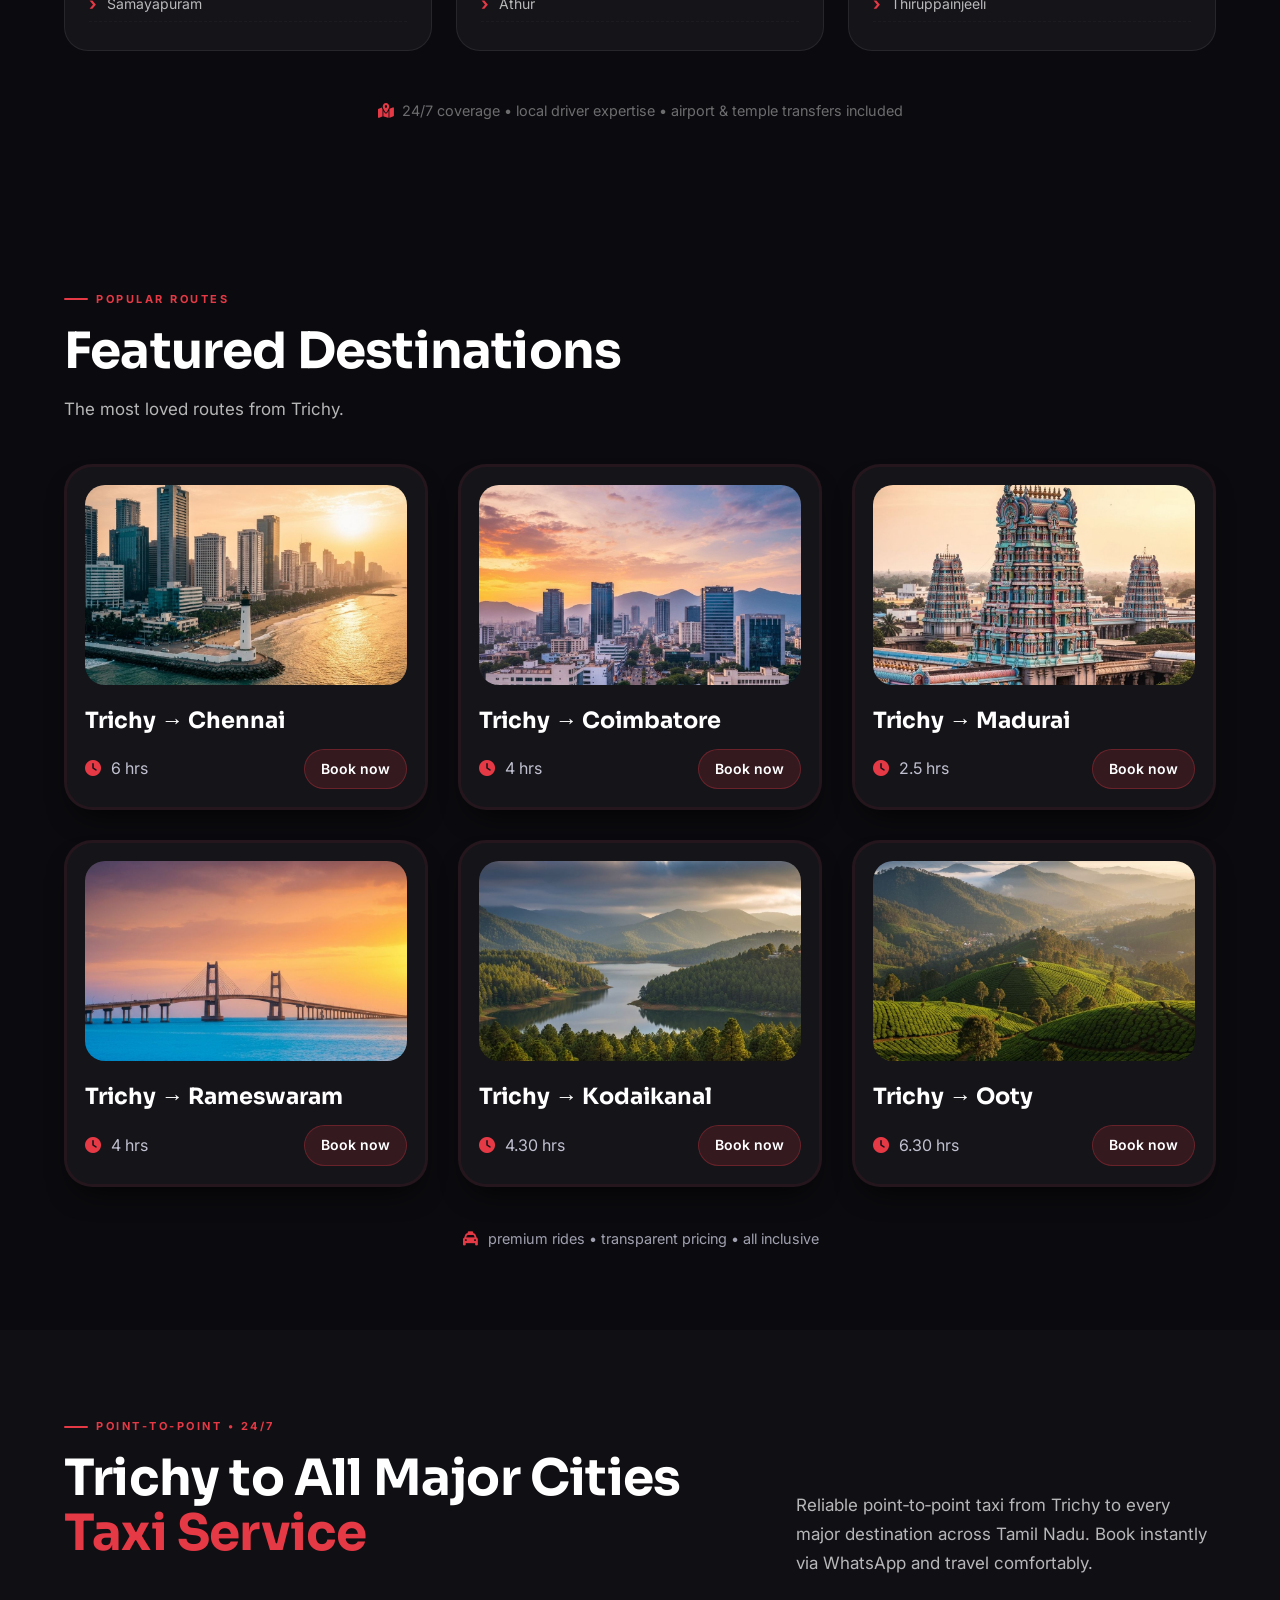
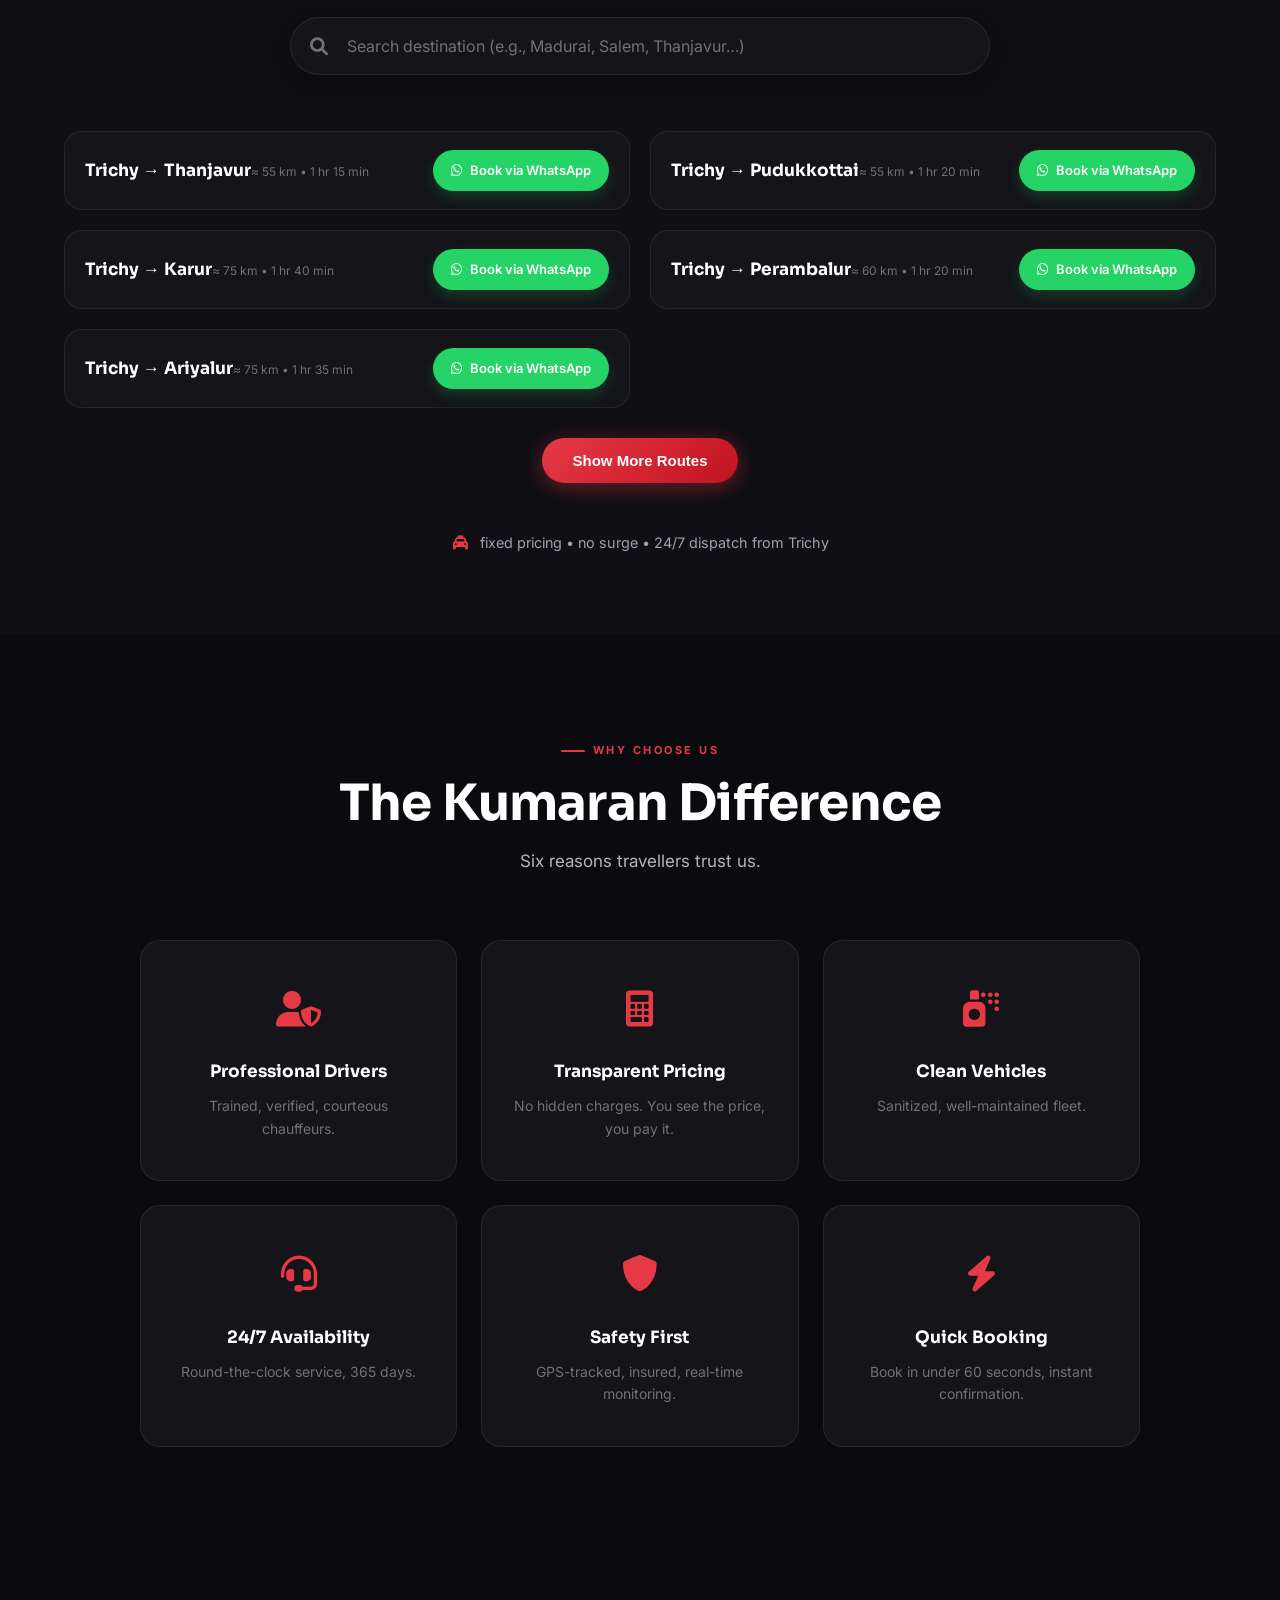
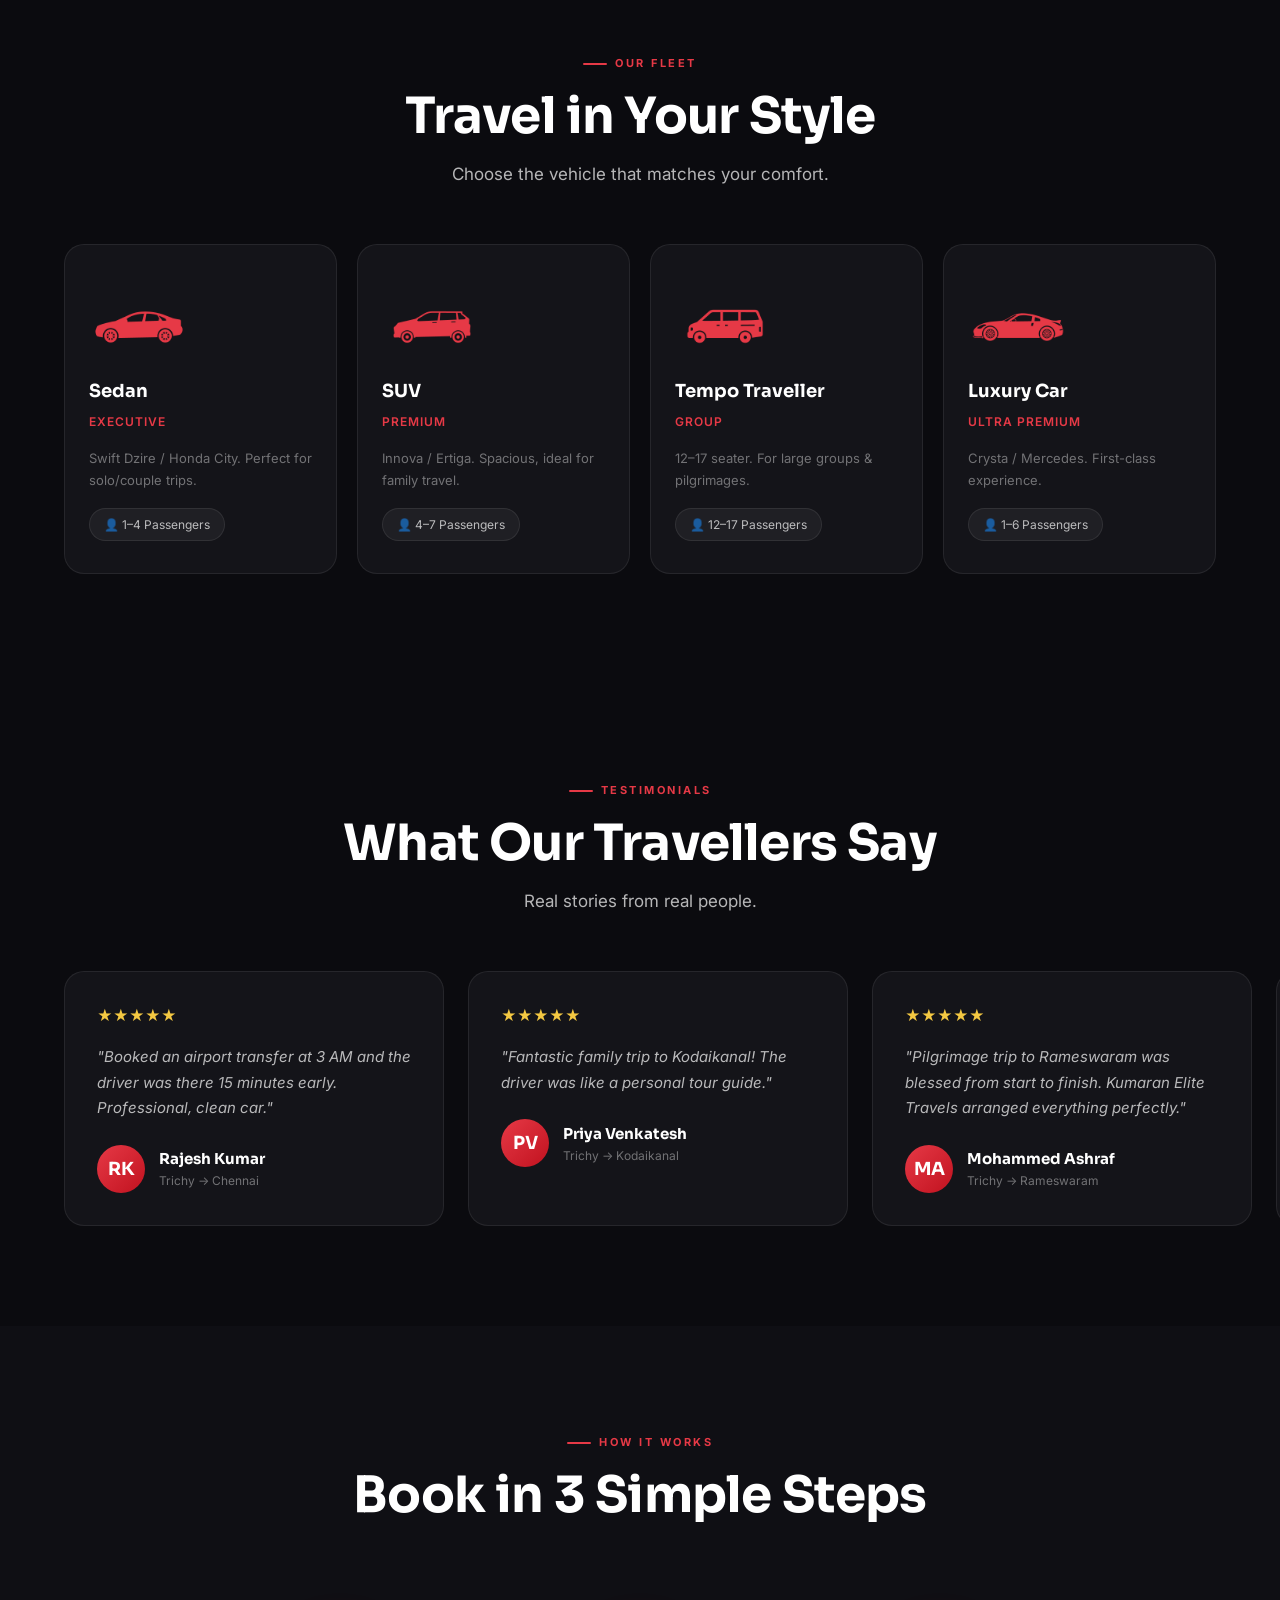
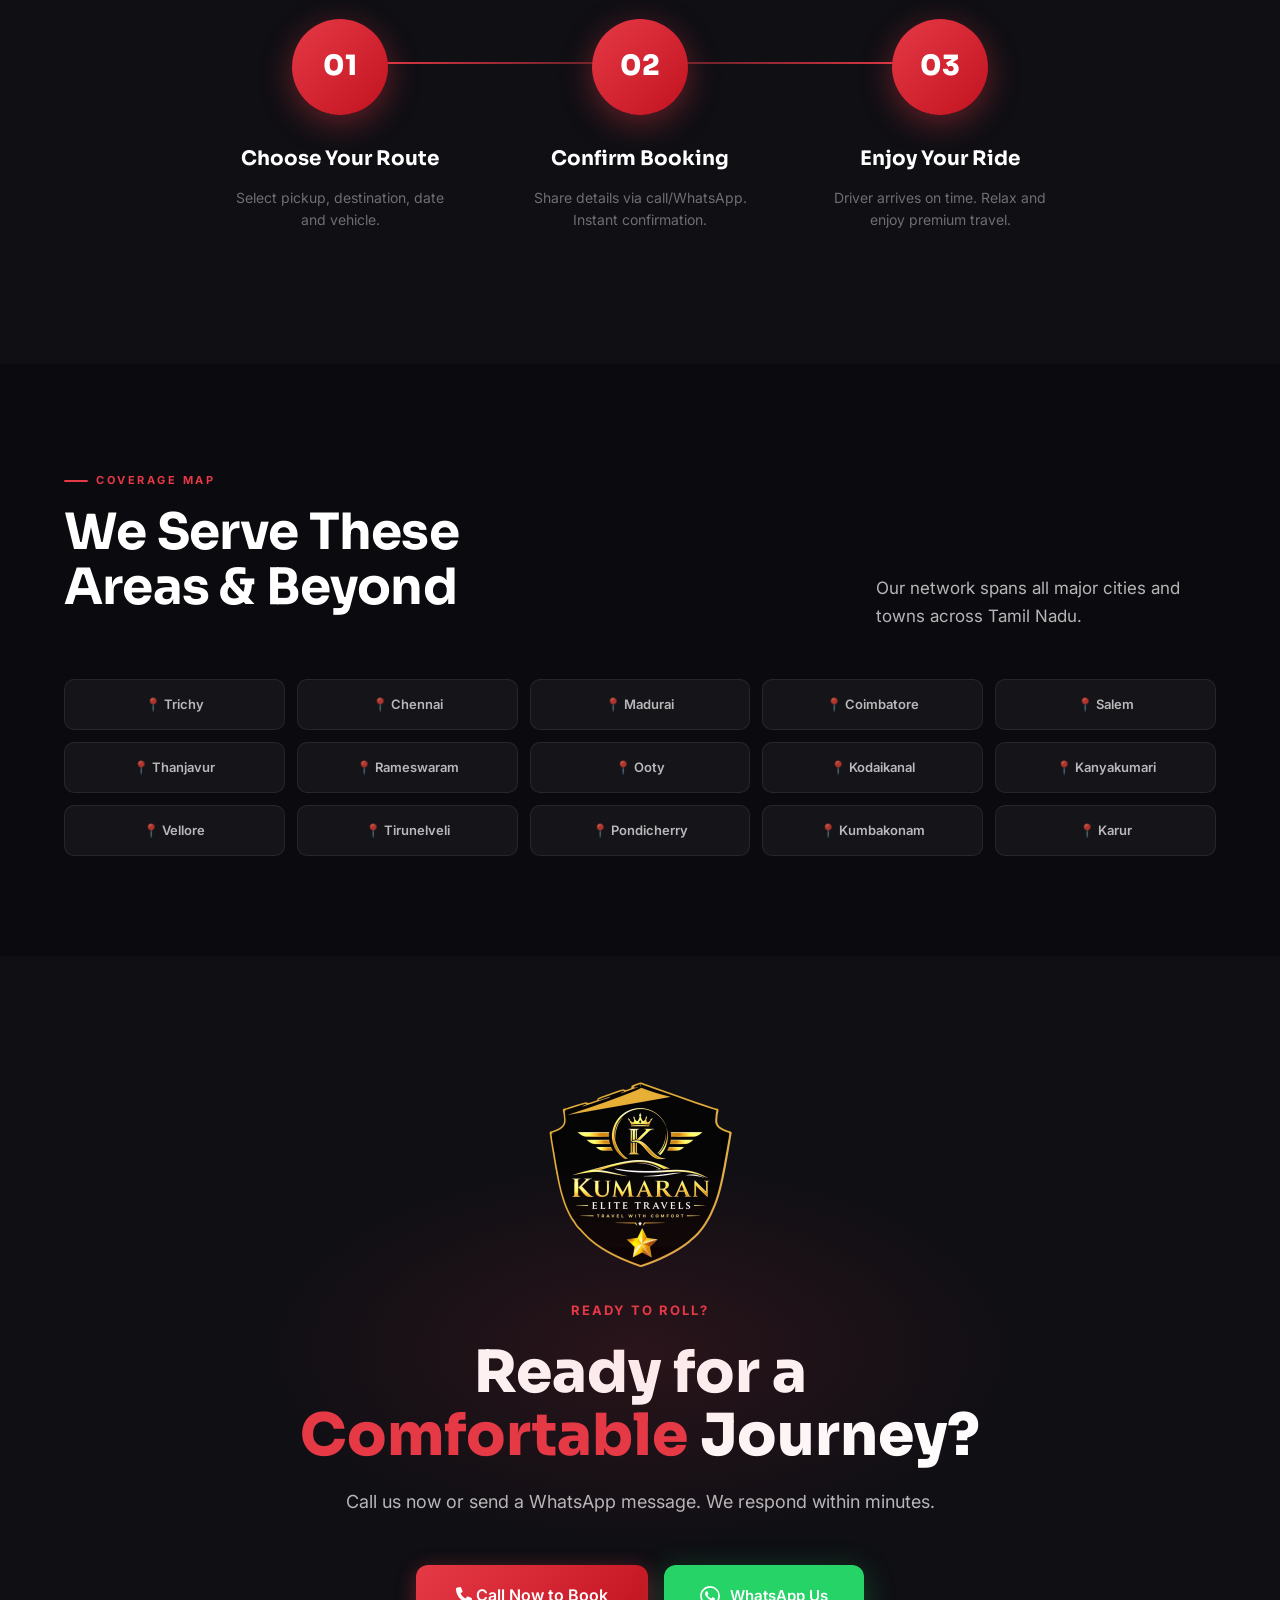
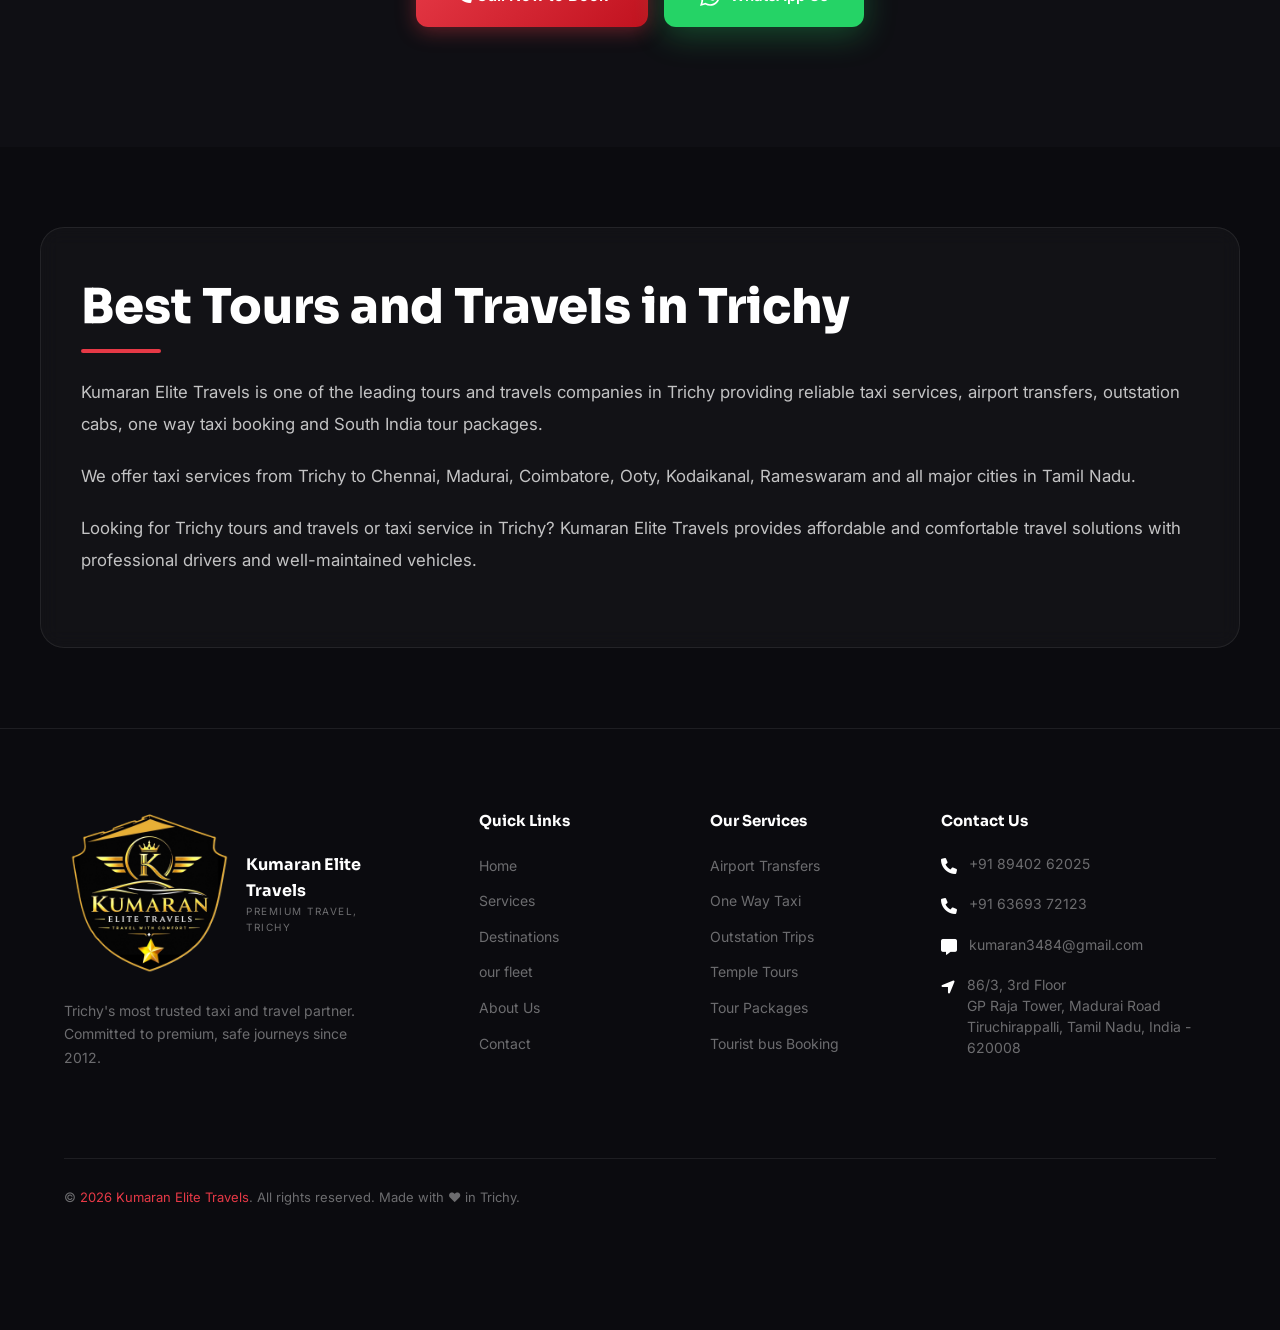
==== commit fba71d5d: "Update index.html" ====
--- a/index.html
+++ b/index.html
@@ -12,9 +12,9 @@
 
 <title>Kumaran Elite Travels | Best Tours and Travels in Trichy | Taxi Service</title>
 
-<meta name="description" content="Kumaran ELite Travels is a trusted tours and travels company in Trichy offering taxi service, airport transfers, one way cabs, outstation taxi, temple tours and South India tour packages. Book reliable taxi service in Trichy at affordable prices.">
-
-<meta name="keywords" content="Kumaran Tours and Travels, Kumaran Travels, Kumaran Elite Travels, Tours and Travels in Trichy, Trichy Taxi Service, Taxi Service Trichy, Airport Taxi Trichy, One Way Taxi Trichy, Outstation Taxi Trichy, Trichy Travels, Trichy to Chennai Taxi, Trichy to Madurai Taxi, Taxi Booking Trichy">
+<meta name="description" content="Kumaran Elite Travels is a trusted tours and travels company in Trichy offering taxi service, airport transfers, one way cabs, outstation taxi, temple tours and South India tour packages. Book reliable taxi service in Trichy at affordable prices.">
+
+<meta name="keywords" content="Kumaran Elite Travels, Kumaran Elite Tours and Travels, Tours and Travels in Trichy, Trichy Taxi Service, Airport Taxi Trichy, One Way Taxi Trichy, Outstation Taxi Trichy, Trichy to Chennai Taxi, Trichy to Madurai Taxi">
 
 <meta name="robots" content="index, follow">
 
@@ -468,10 +468,10 @@
       <p class="section-sub fade-in" style="margin:0 auto;">Choose the vehicle that matches your comfort.</p>
     </div>
     <div class="fleet-grid">
-      <div class="fleet-card fade-in"><span class="fleet-car-emoji"><img src="assets/sedan-car-model.png" alt="Kumaran Tours and Travels sedan taxi service in Trichy" loading="lazy"></span><div class="fleet-name">Sedan</div><div class="fleet-type">Executive</div><div class="fleet-feature">Swift Dzire / Honda City. Perfect for solo/couple trips.</div><div class="fleet-capacity">👤 1–4 Passengers</div></div>
-      <div class="fleet-card fade-in"><span class="fleet-car-emoji"><img src="assets/suv.png" alt="Kumaran Tours and Travels SUV taxi service in Trichy" loading="lazy"></span><div class="fleet-name">SUV</div><div class="fleet-type">Premium</div><div class="fleet-feature">Innova / Ertiga. Spacious, ideal for family travel.</div><div class="fleet-capacity">👤 4–7 Passengers</div></div>
-      <div class="fleet-card fade-in"><span class="fleet-car-emoji"><img src="assets/van.png" alt="Kumaran Tours and Travels Tempo Traveller taxi service in Trichy" loading="lazy"></span><div class="fleet-name">Tempo Traveller</div><div class="fleet-type">Group</div><div class="fleet-feature">12–17 seater. For large groups & pilgrimages.</div><div class="fleet-capacity">👤 12–17 Passengers</div></div>
-      <div class="fleet-card fade-in"><span class="fleet-car-emoji"><img src="assets/luxury.png" alt="Kumaran Tours and Travels luxury car taxi service in Trichy" loading="lazy"></span><div class="fleet-name">Luxury Car</div><div class="fleet-type">Ultra Premium</div><div class="fleet-feature">Crysta / Mercedes. First-class experience.</div><div class="fleet-capacity">👤 1–6 Passengers</div></div>
+      <div class="fleet-card fade-in"><span class="fleet-car-emoji"><img src="assets/sedan-car-model.png" alt="Kumaran Elite Travels sedan taxi service in Trichy" loading="lazy"></span><div class="fleet-name">Sedan</div><div class="fleet-type">Executive</div><div class="fleet-feature">Swift Dzire / Honda City. Perfect for solo/couple trips.</div><div class="fleet-capacity">👤 1–4 Passengers</div></div>
+      <div class="fleet-card fade-in"><span class="fleet-car-emoji"><img src="assets/suv.png" alt="Kumaran Elite Travels SUV taxi service in Trichy" loading="lazy"></span><div class="fleet-name">SUV</div><div class="fleet-type">Premium</div><div class="fleet-feature">Innova / Ertiga. Spacious, ideal for family travel.</div><div class="fleet-capacity">👤 4–7 Passengers</div></div>
+      <div class="fleet-card fade-in"><span class="fleet-car-emoji"><img src="assets/van.png" alt="Kumaran Elite Travels Tempo Traveller taxi service in Trichy" loading="lazy"></span><div class="fleet-name">Tempo Traveller</div><div class="fleet-type">Group</div><div class="fleet-feature">12–17 seater. For large groups & pilgrimages.</div><div class="fleet-capacity">👤 12–17 Passengers</div></div>
+      <div class="fleet-card fade-in"><span class="fleet-car-emoji"><img src="assets/luxury.png" alt="Kumaran Elite Travels luxury car taxi service in Trichy" loading="lazy"></span><div class="fleet-name">Luxury Car</div><div class="fleet-type">Ultra Premium</div><div class="fleet-feature">Crysta / Mercedes. First-class experience.</div><div class="fleet-capacity">👤 1–6 Passengers</div></div>
     </div>
     
   </section>
@@ -542,7 +542,7 @@
   </p>
 
   <p>
-    Looking for Trichy tours and travels or taxi service in Trichy? Kumaran Travels provides affordable and comfortable travel solutions with professional drivers and well-maintained vehicles.
+    Looking for Trichy tours and travels or taxi service in Trichy? Kumaran Elite Travels provides affordable and comfortable travel solutions with professional drivers and well-maintained vehicles.
   </p>
 </section>
   <!-- ===== FOOTER ===== -->
@@ -668,7 +668,7 @@
       const vehicle = document.getElementById('vehicle').value;
       const name = document.getElementById('custName').value;
       const phone = document.getElementById('custPhone').value;
-      const msg = 'Hello Kumaran Tours,\nI want to book a taxi.\n\n*Pickup:* ' + pickup + '\n*Drop:* ' + drop + '\n*Date:* ' + date + '\n*Time:* ' + time + '\n*Passengers:* ' + passengers + '\n*Vehicle:* ' + vehicle + '\n\n*Customer Name:* ' + name + '\n*Phone:* ' + phone;
+      const msg = 'Hello Kumaran Elite Travels,\nI want to book a taxi.\n\n*Pickup:* ' + pickup + '\n*Drop:* ' + drop + '\n*Date:* ' + date + '\n*Time:* ' + time + '\n*Passengers:* ' + passengers + '\n*Vehicle:* ' + vehicle + '\n\n*Customer Name:* ' + name + '\n*Phone:* ' + phone;
       window.open('https://wa.me/918940262025?text=' + encodeURIComponent(msg), '_blank');
     });
 
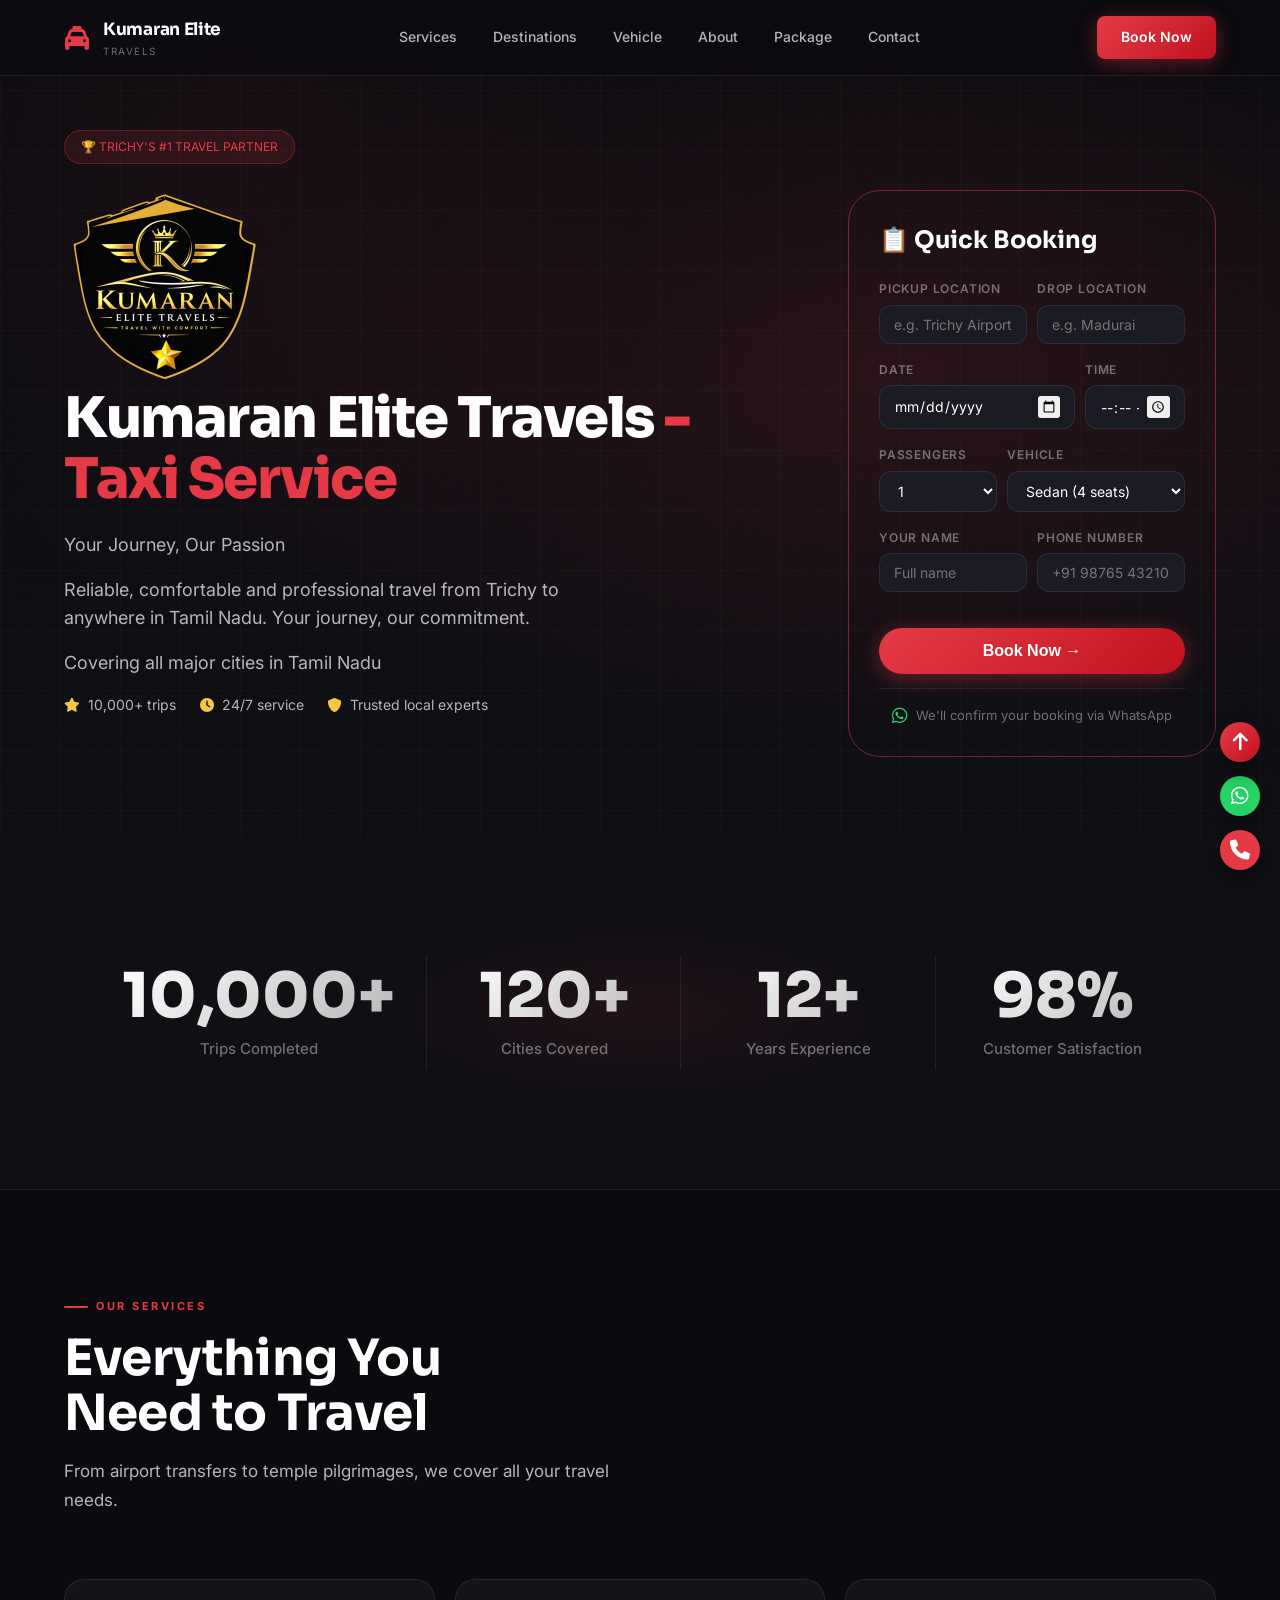
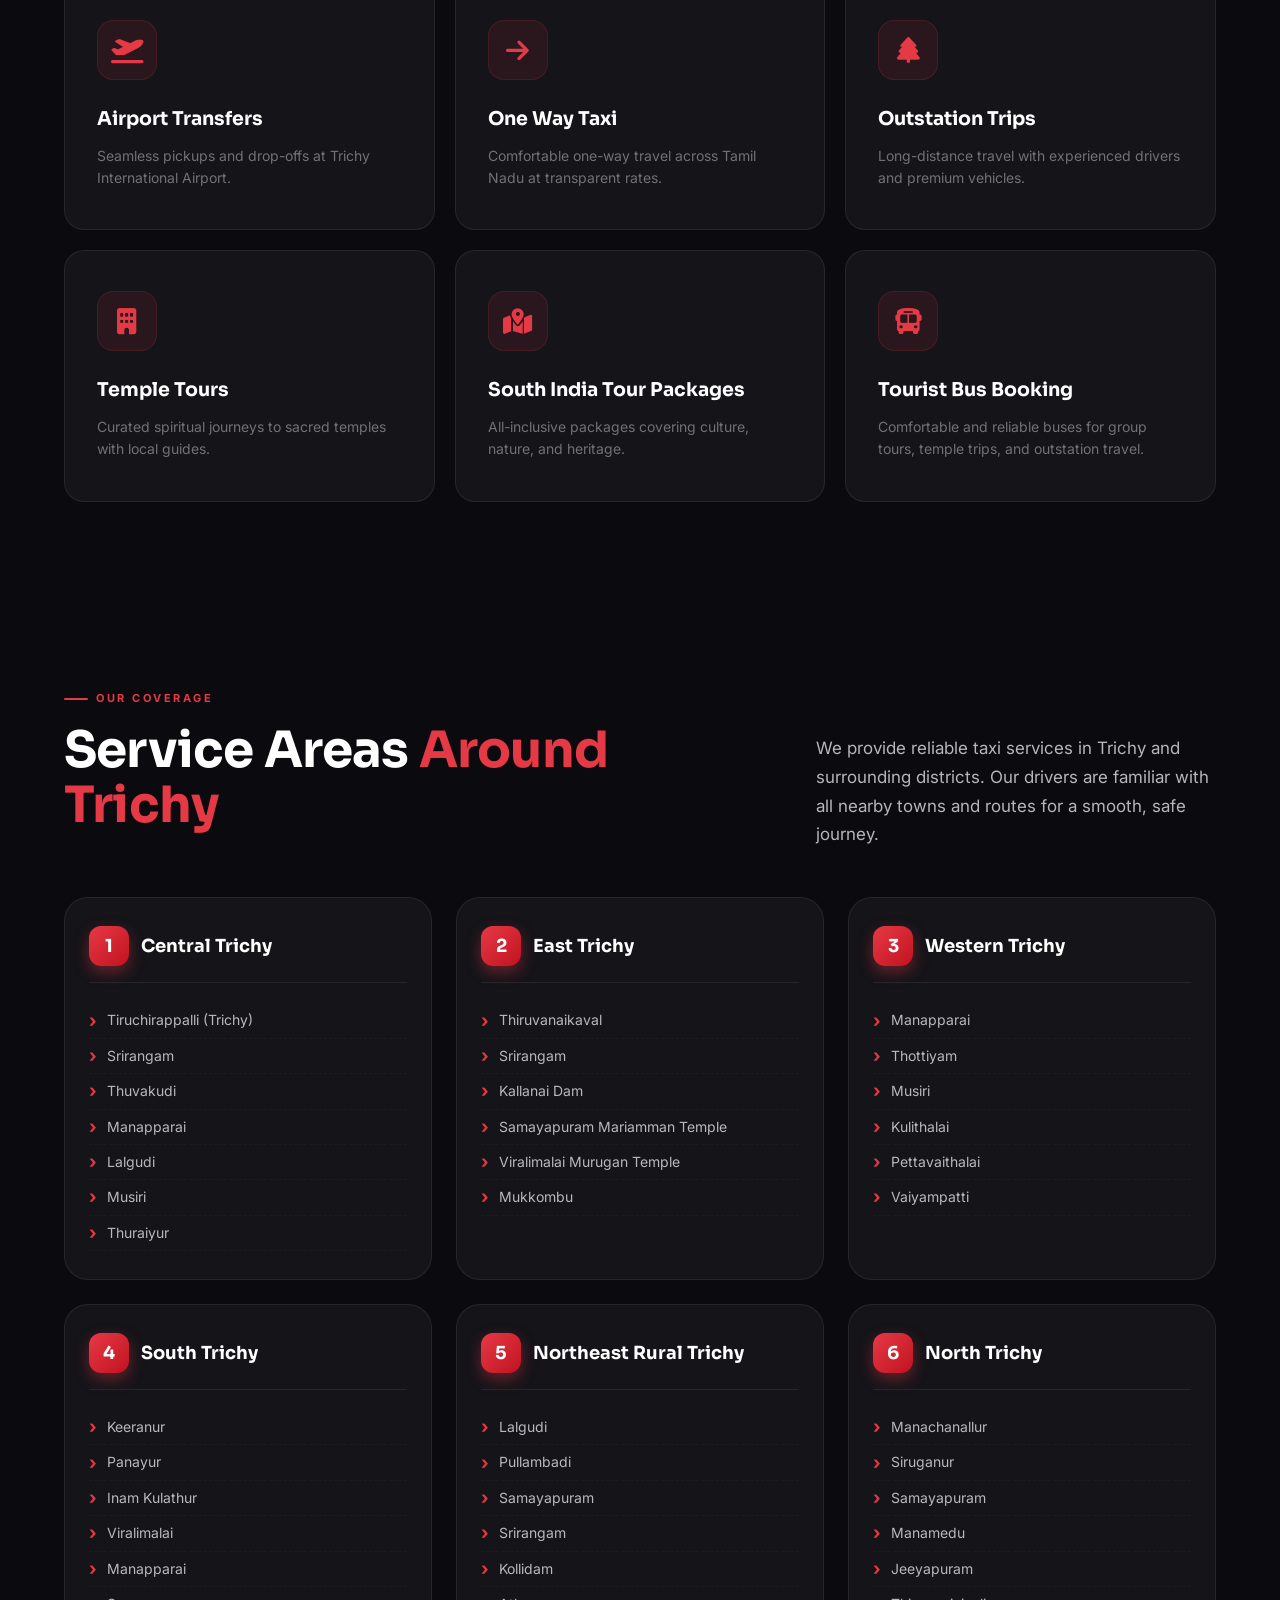
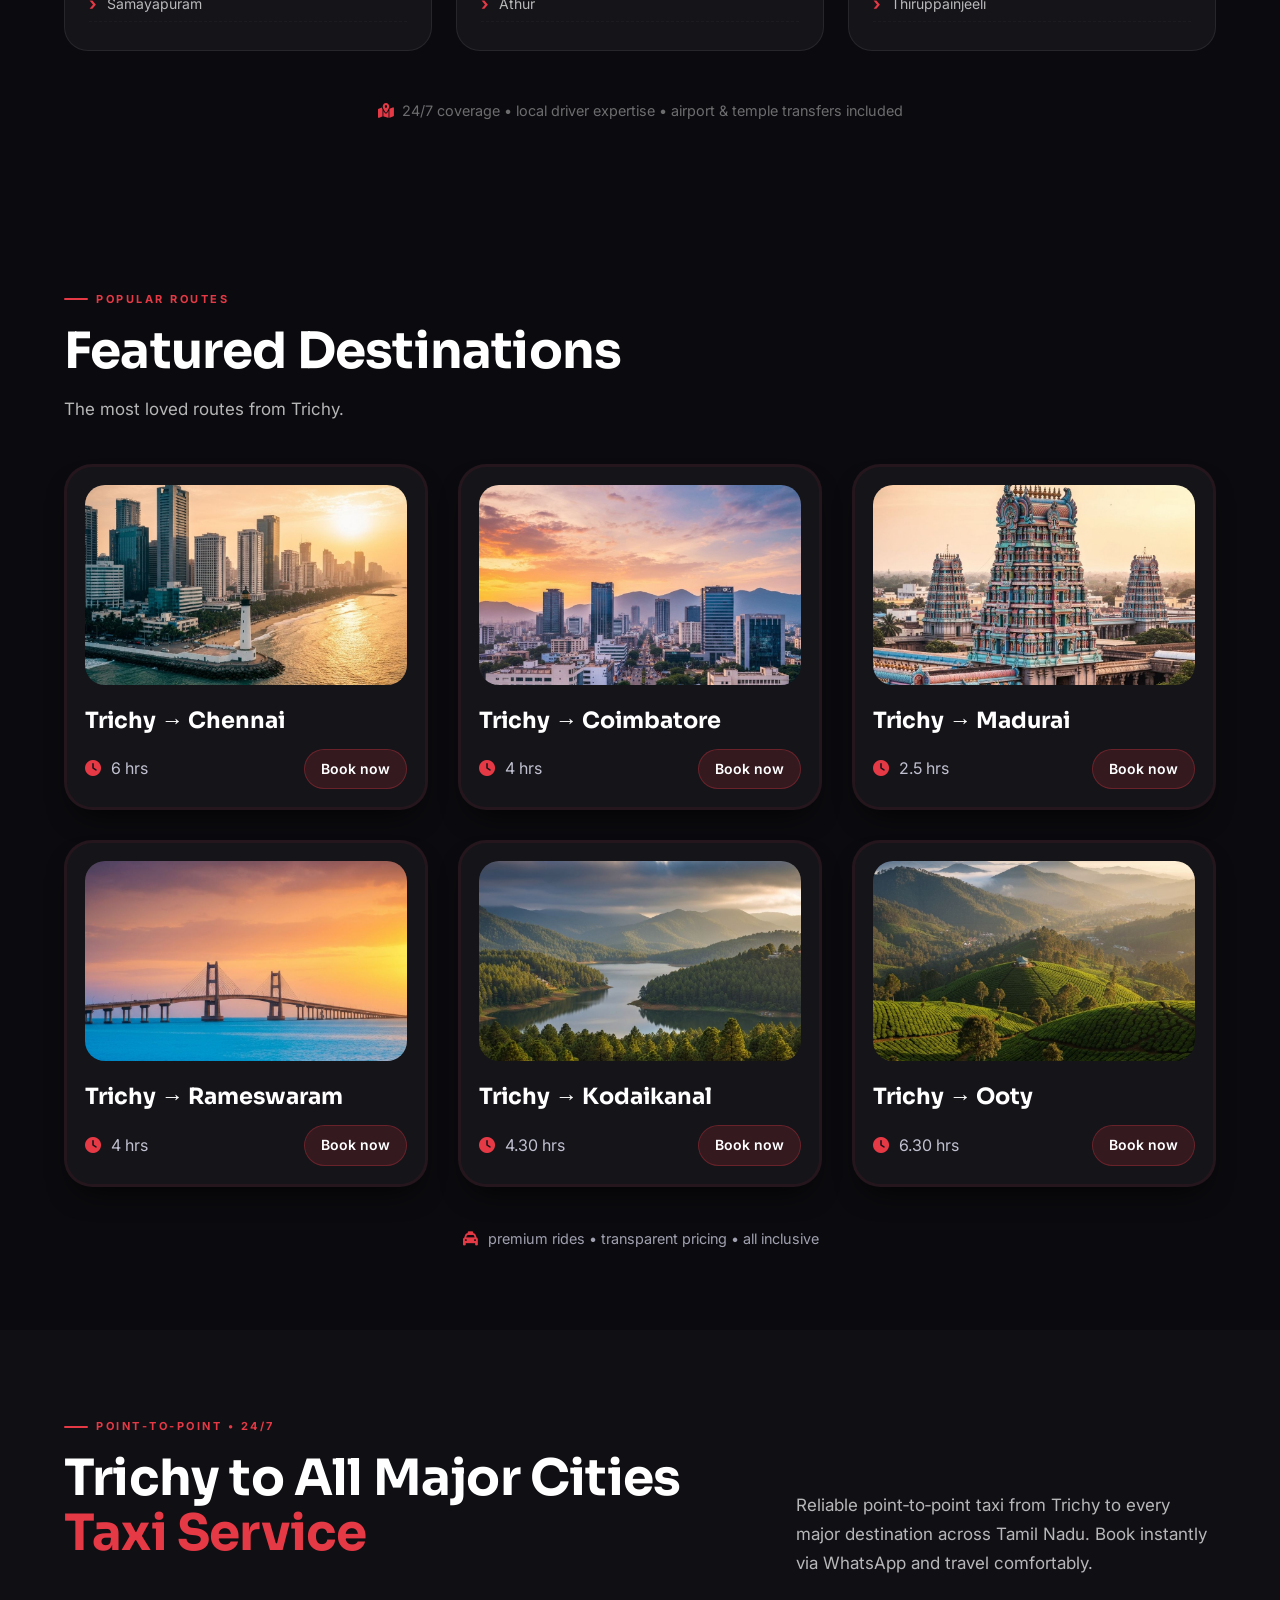
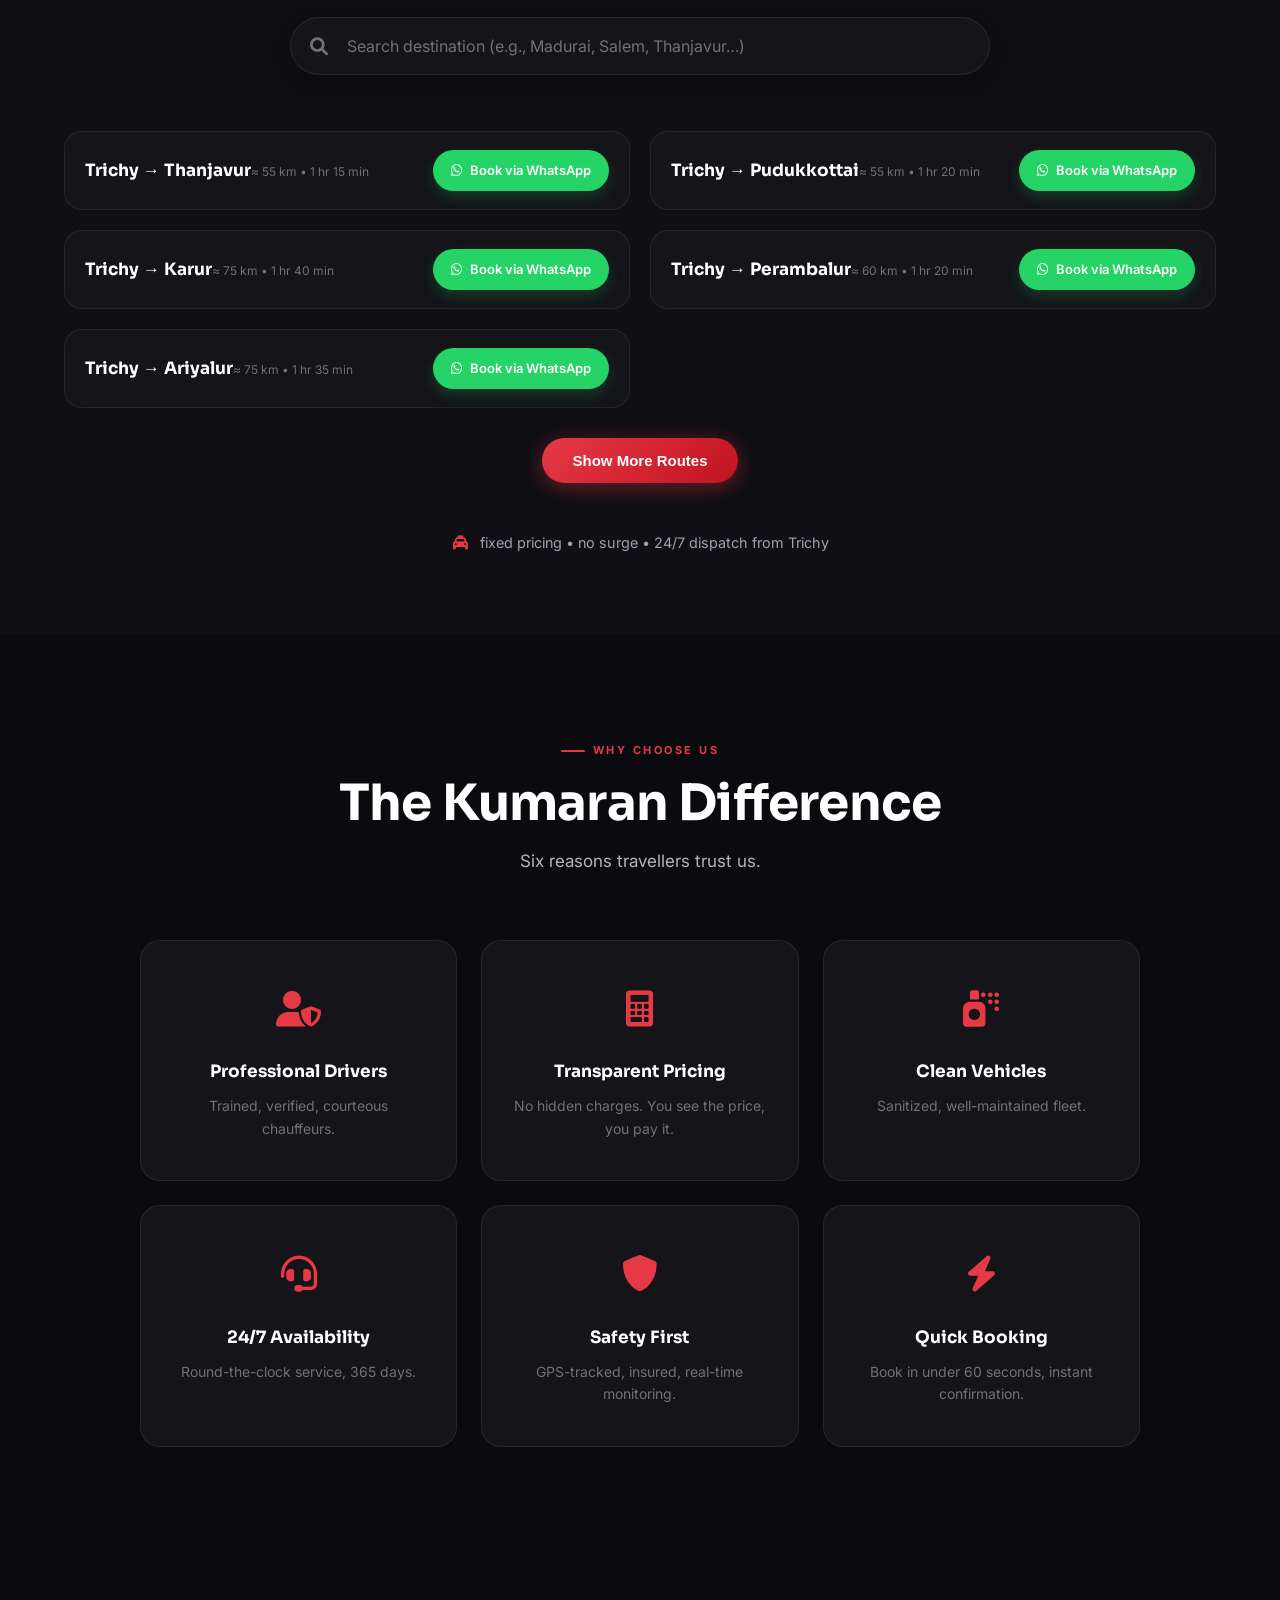
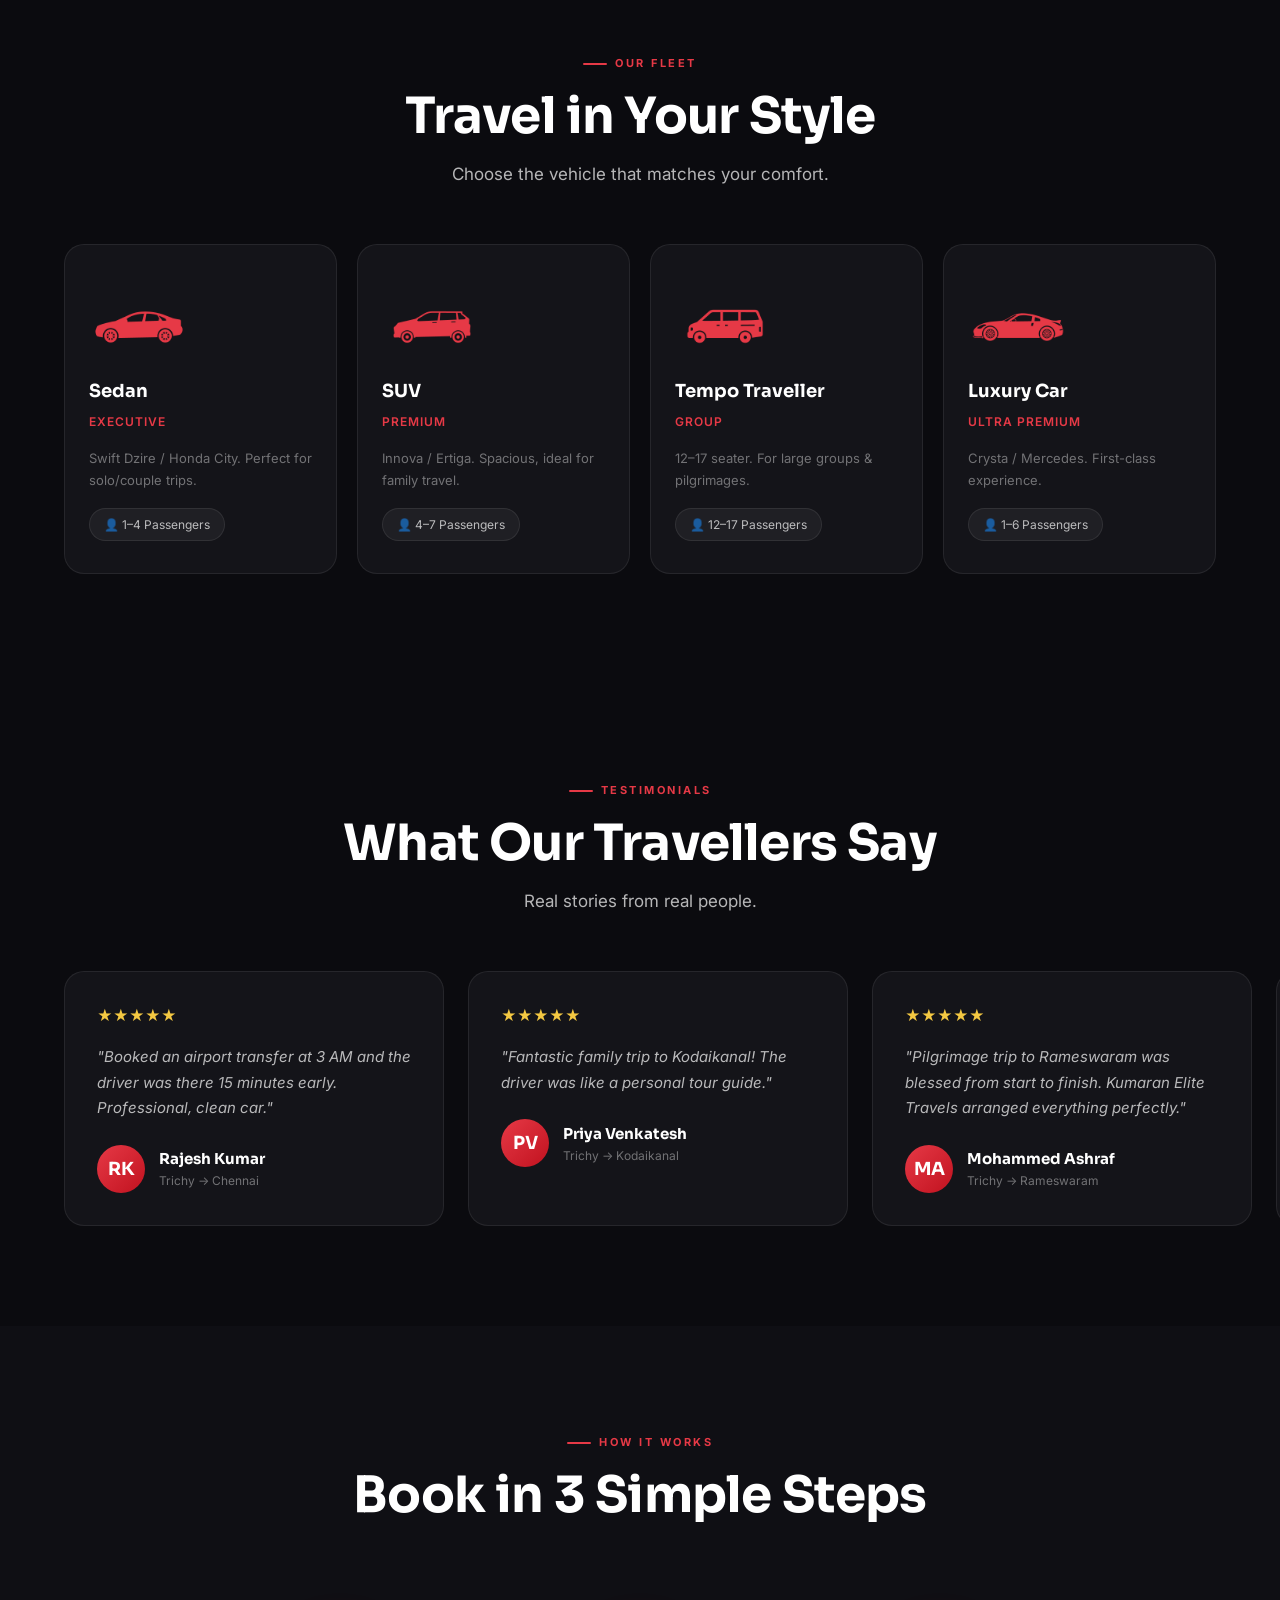
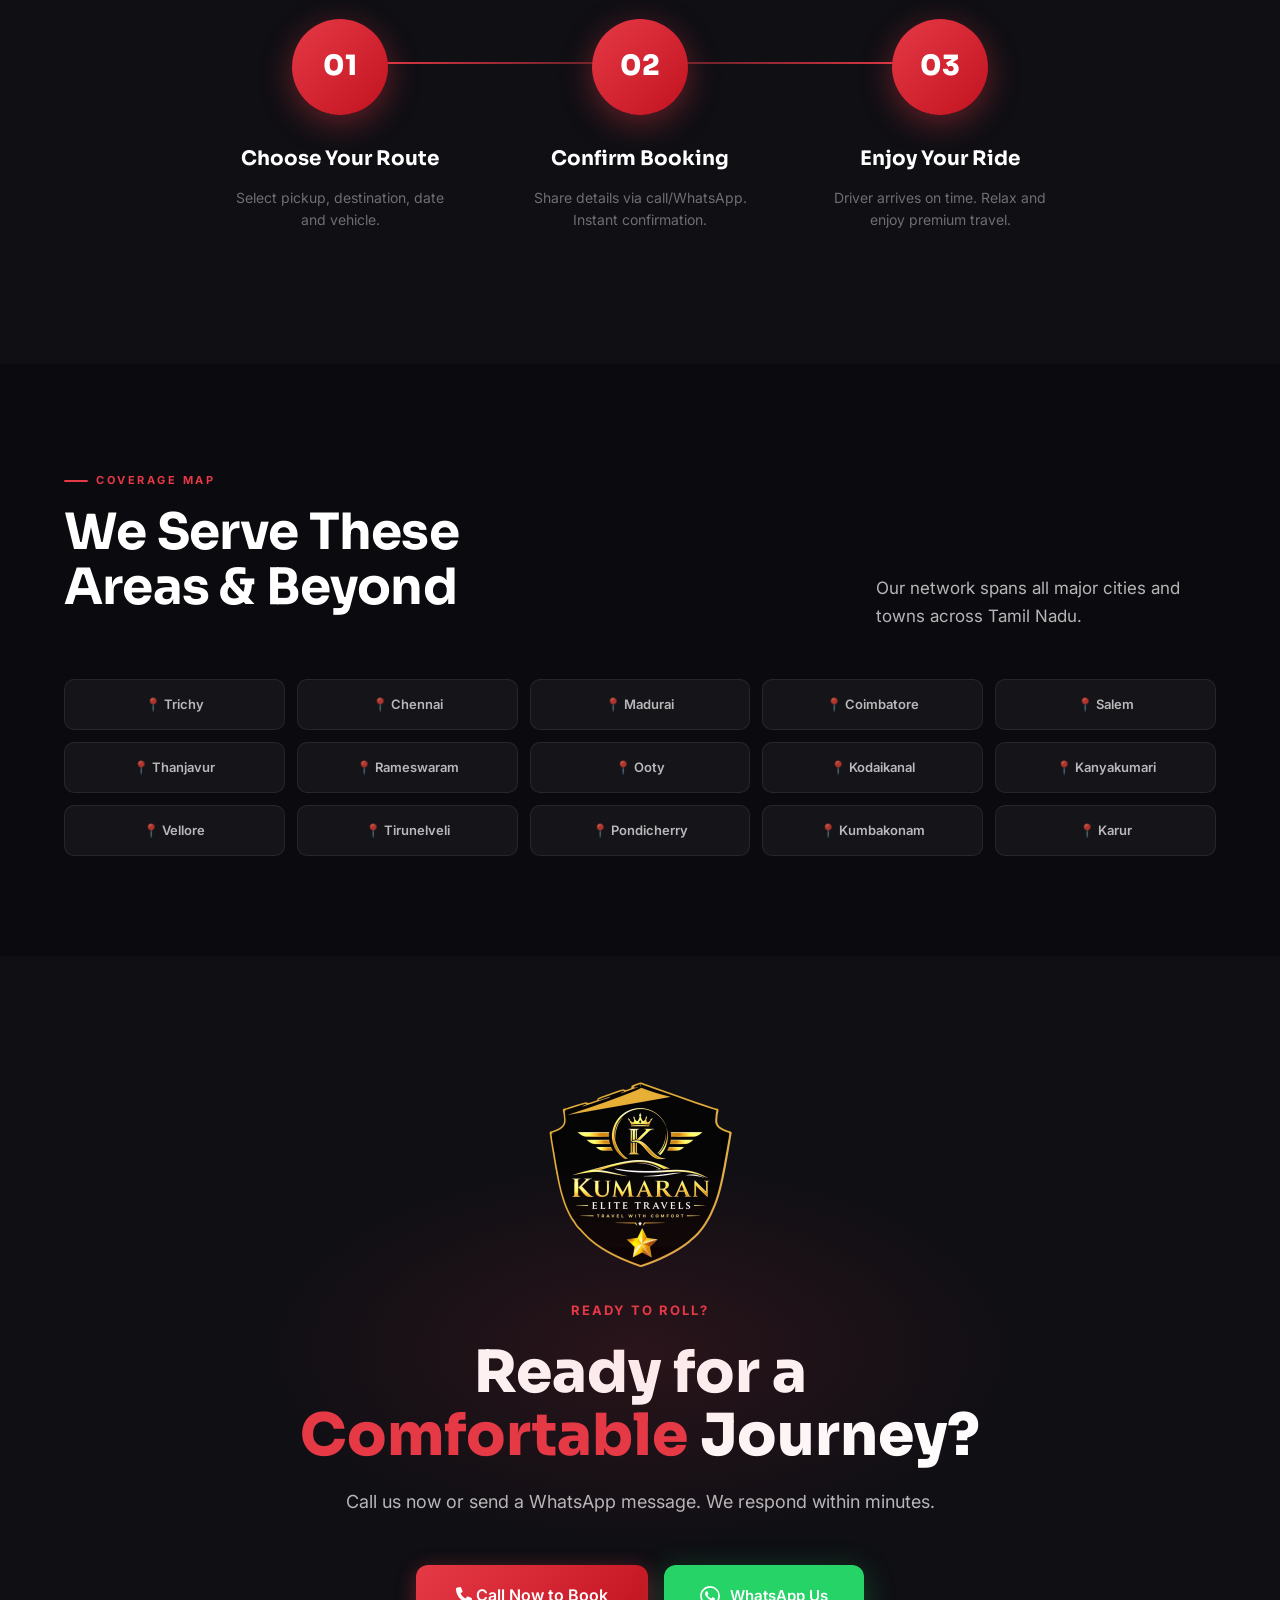
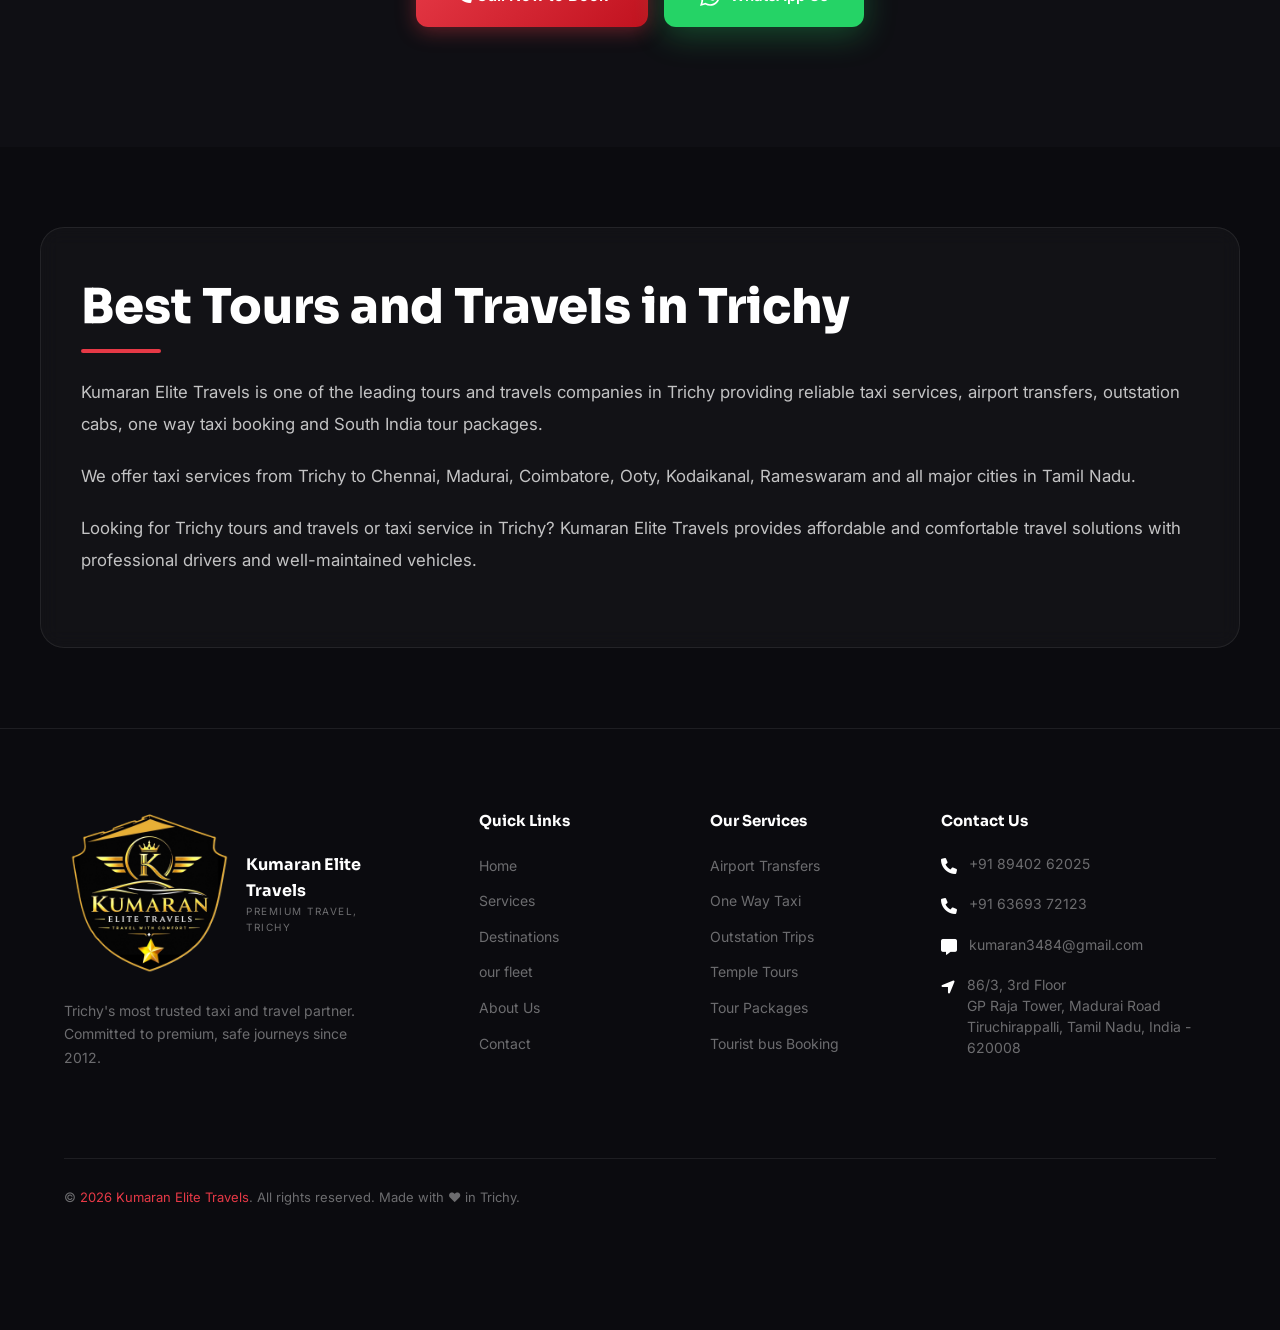
==== commit 4b09f475: "Update index.html" ====
--- a/index.html
+++ b/index.html
@@ -232,7 +232,7 @@
 
     <div class="hero-booking-container" style="margin-top: 60px;">
       <div class="hero-left fade-in">
-        <div class="badge">🏆 TRICHY'S  TRAVEL PARTNER</div>
+        <div class="badge">🏆 TRICHY'S #1 TRAVEL PARTNER</div>
 <img src="assets/footer_logo.png" alt="Kumaran Elite Travels Logo" class="hero-logo">        <h1>Kumaran Elite Travels <span class="highlight">- Taxi Service</span></h1>
         <p> Your Journey, Our Passion</p>
         <p>Reliable, comfortable and professional travel from Trichy to anywhere in Tamil Nadu. Your journey, our commitment.</p>
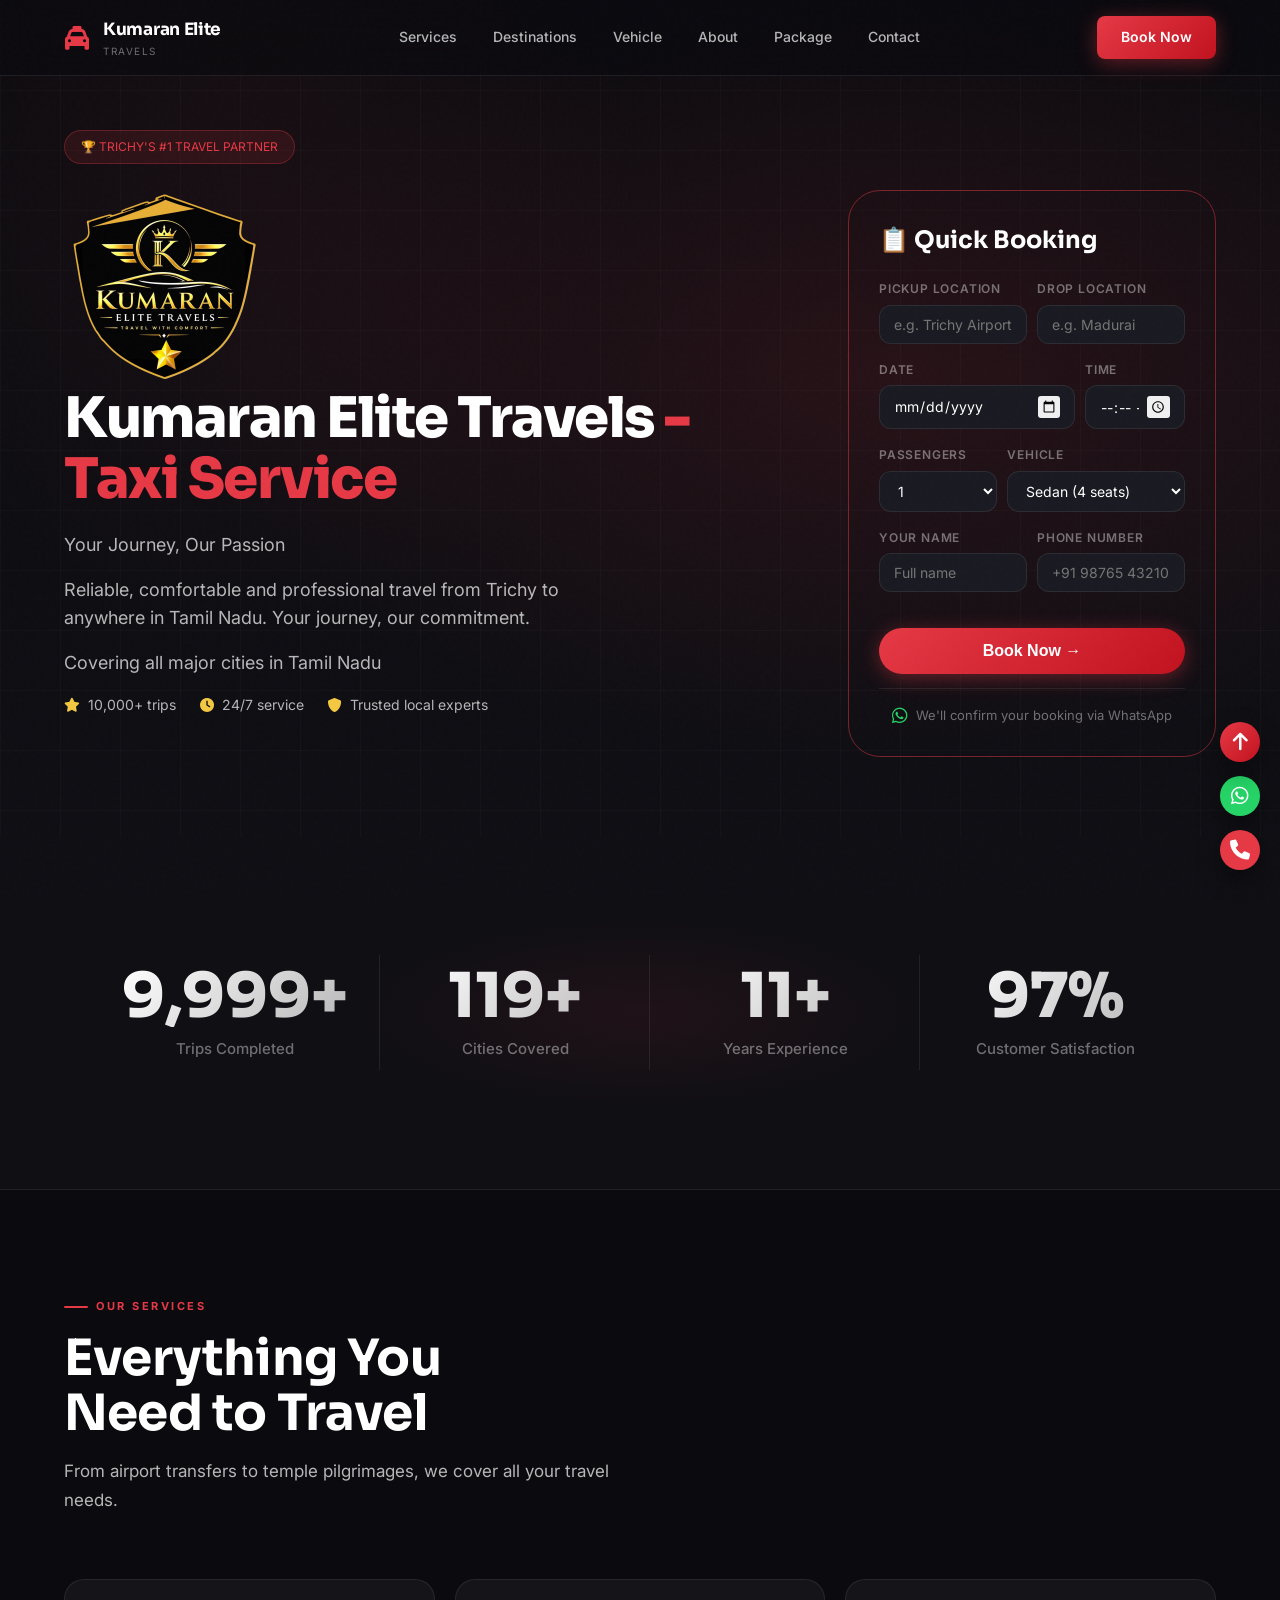
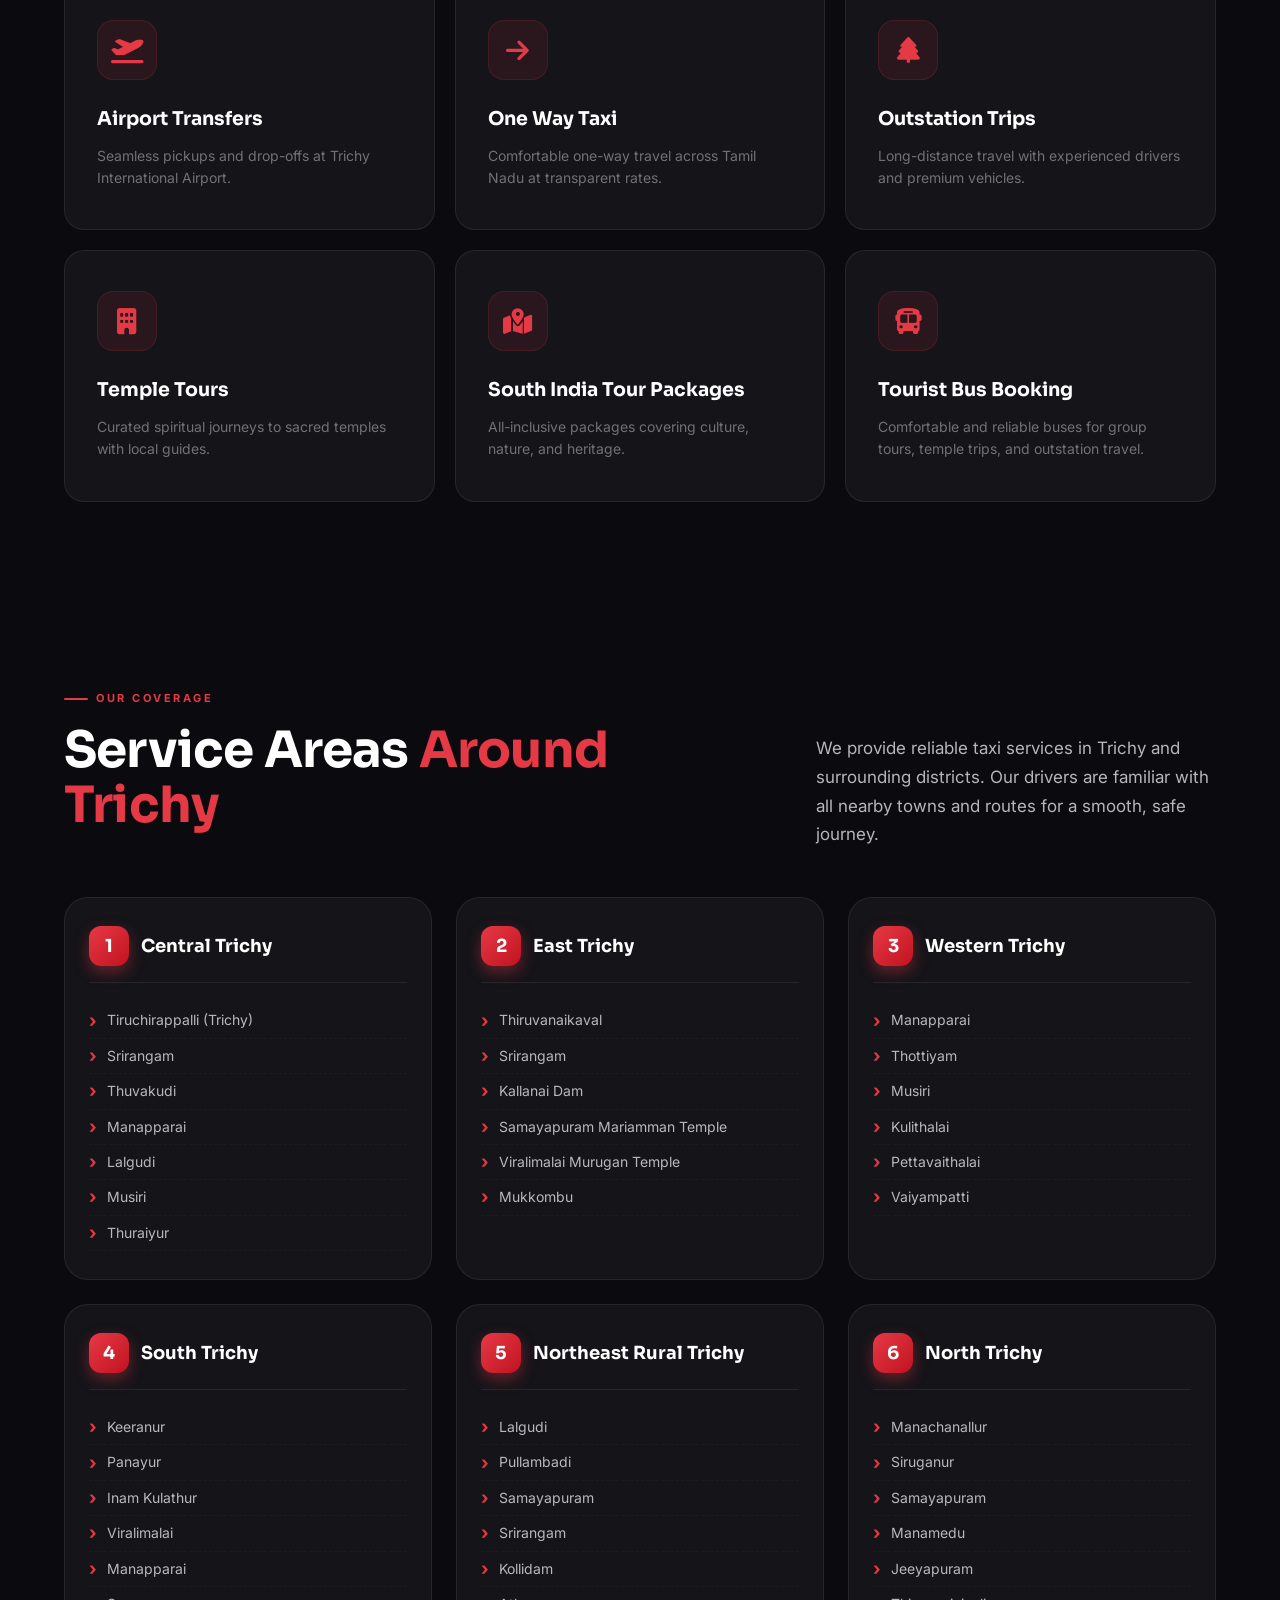
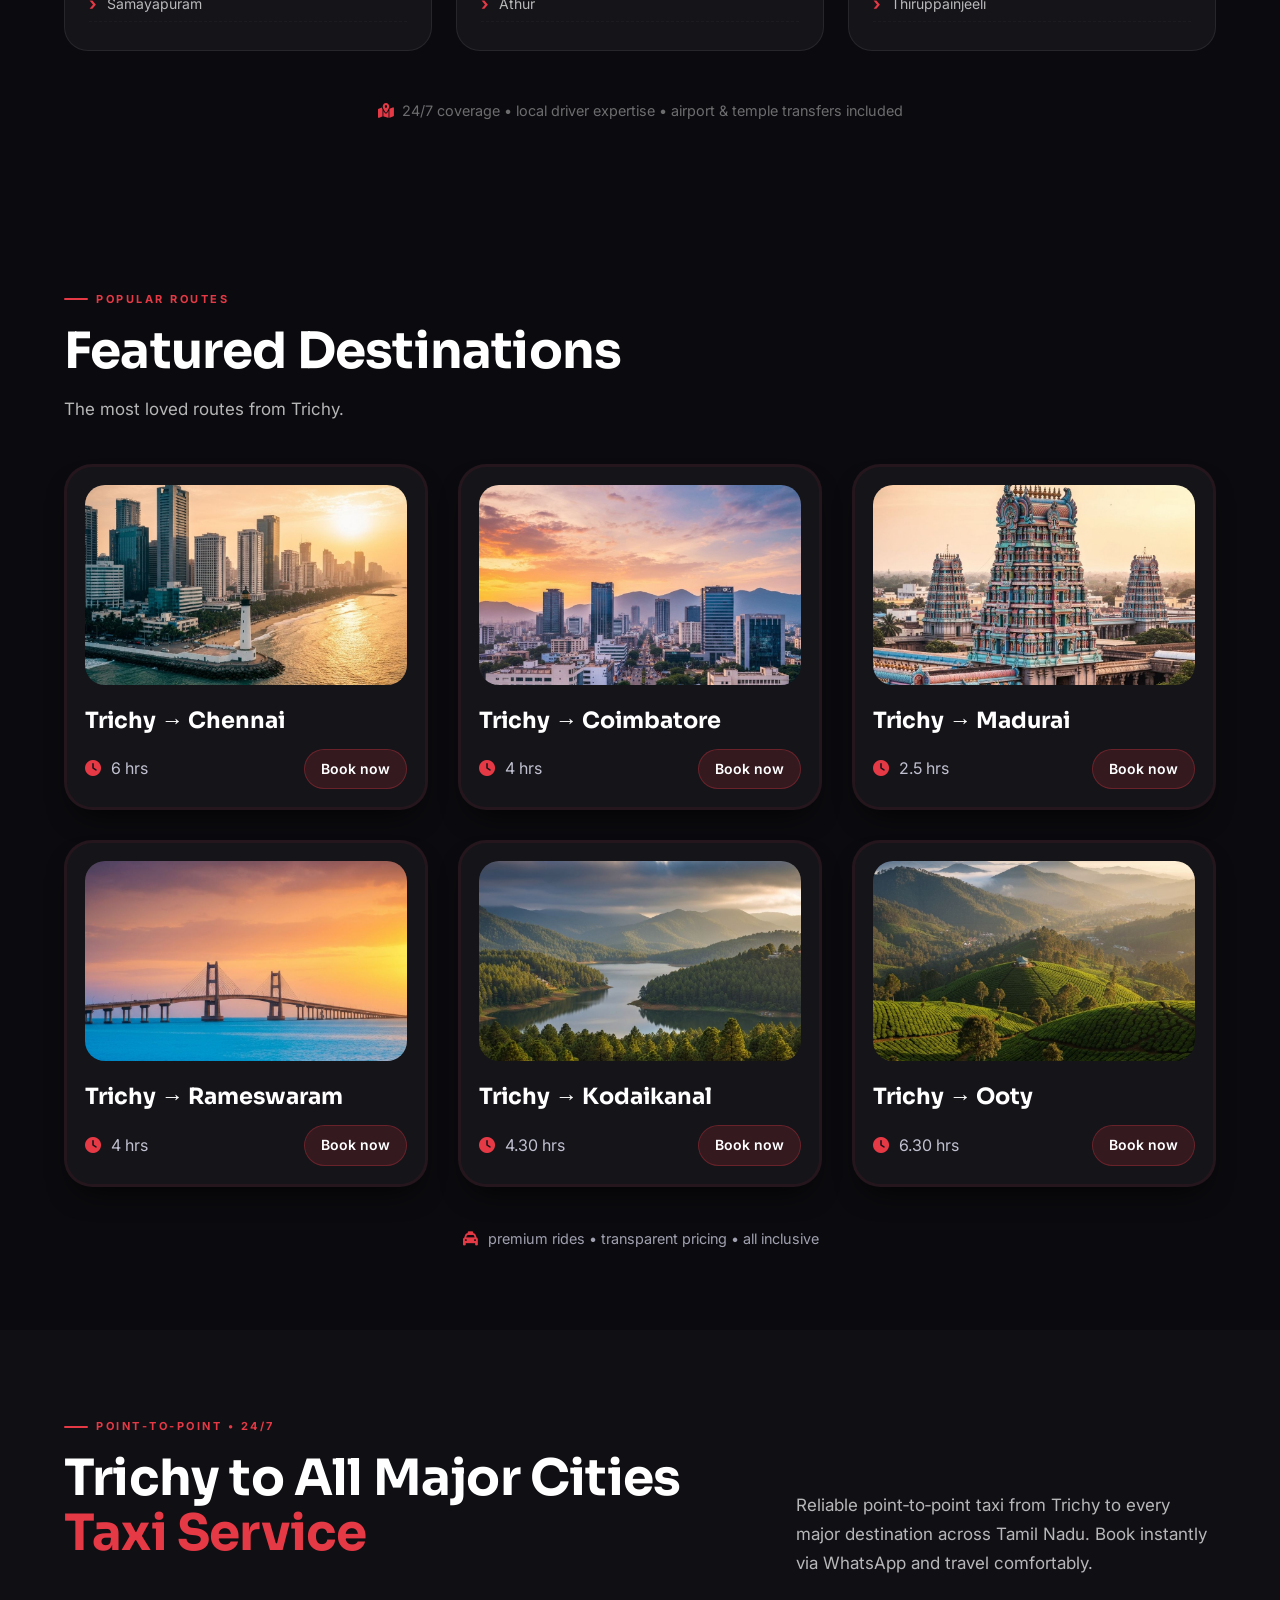
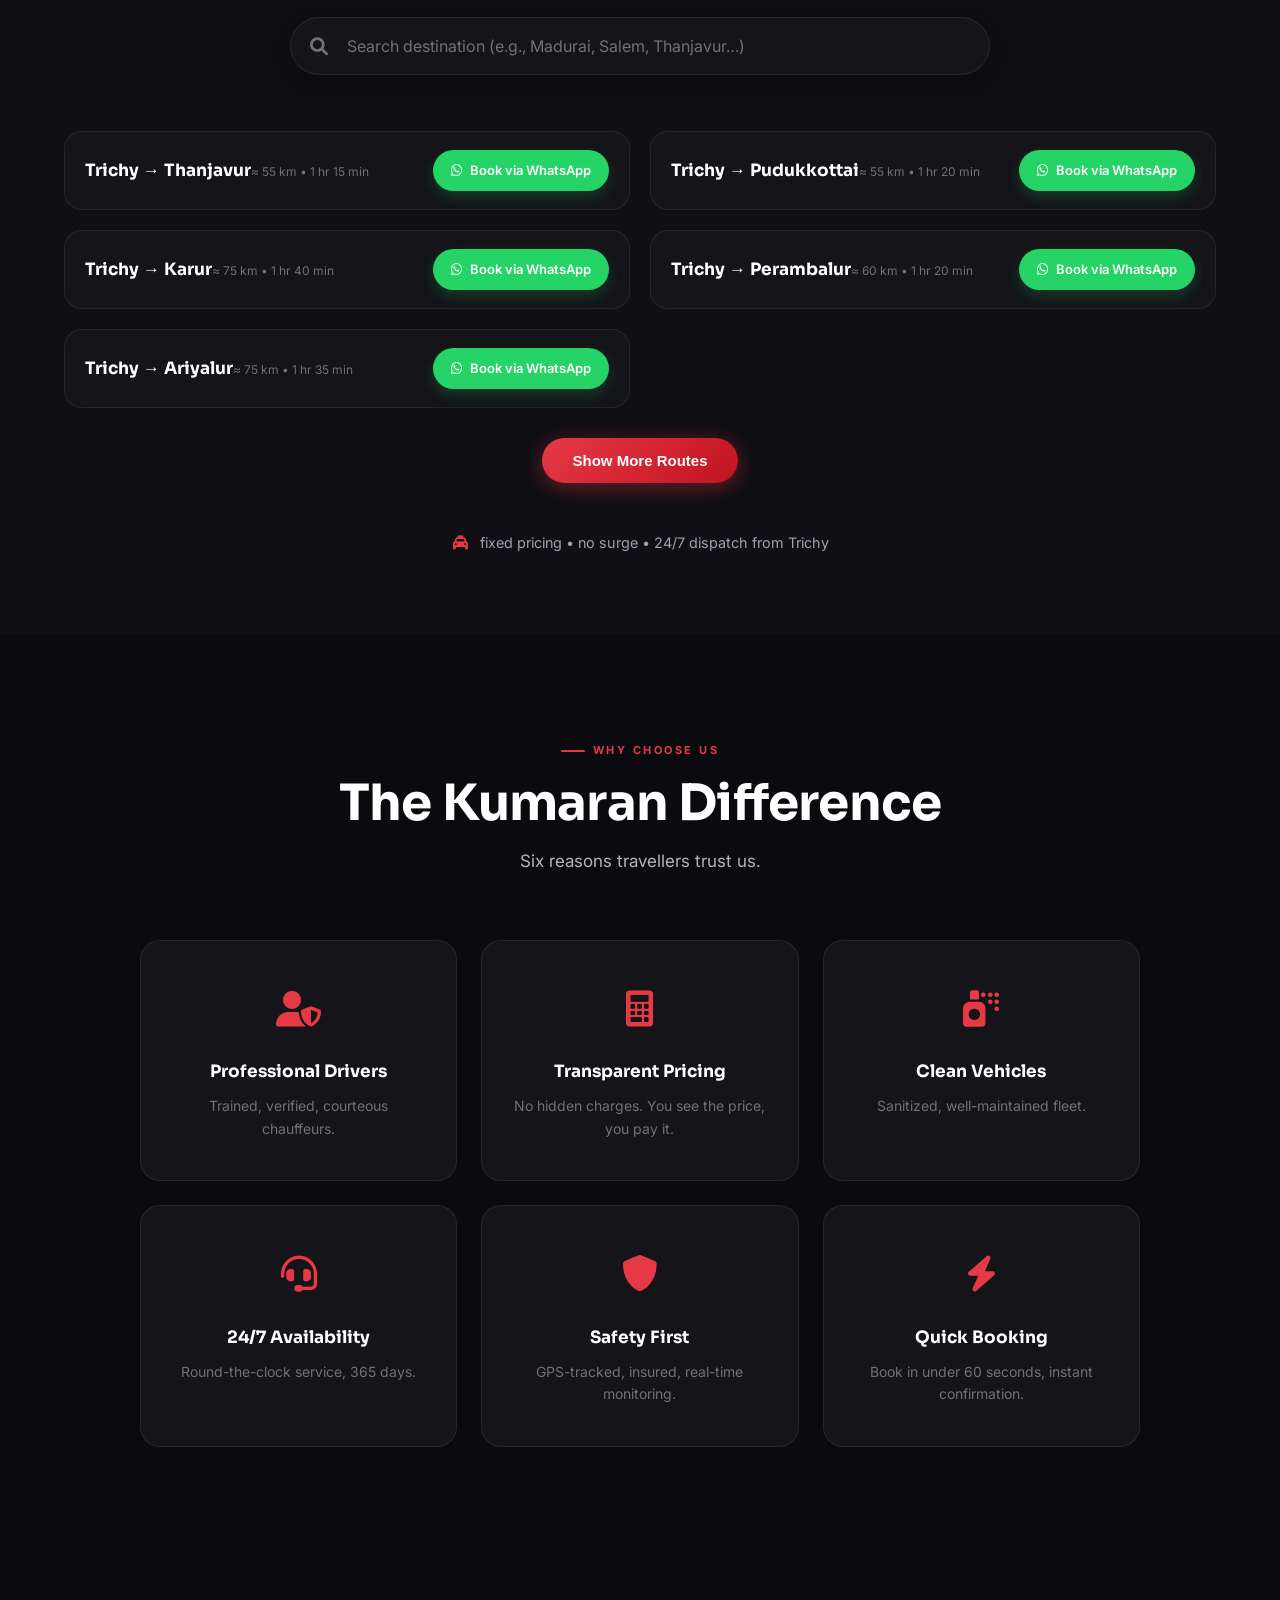
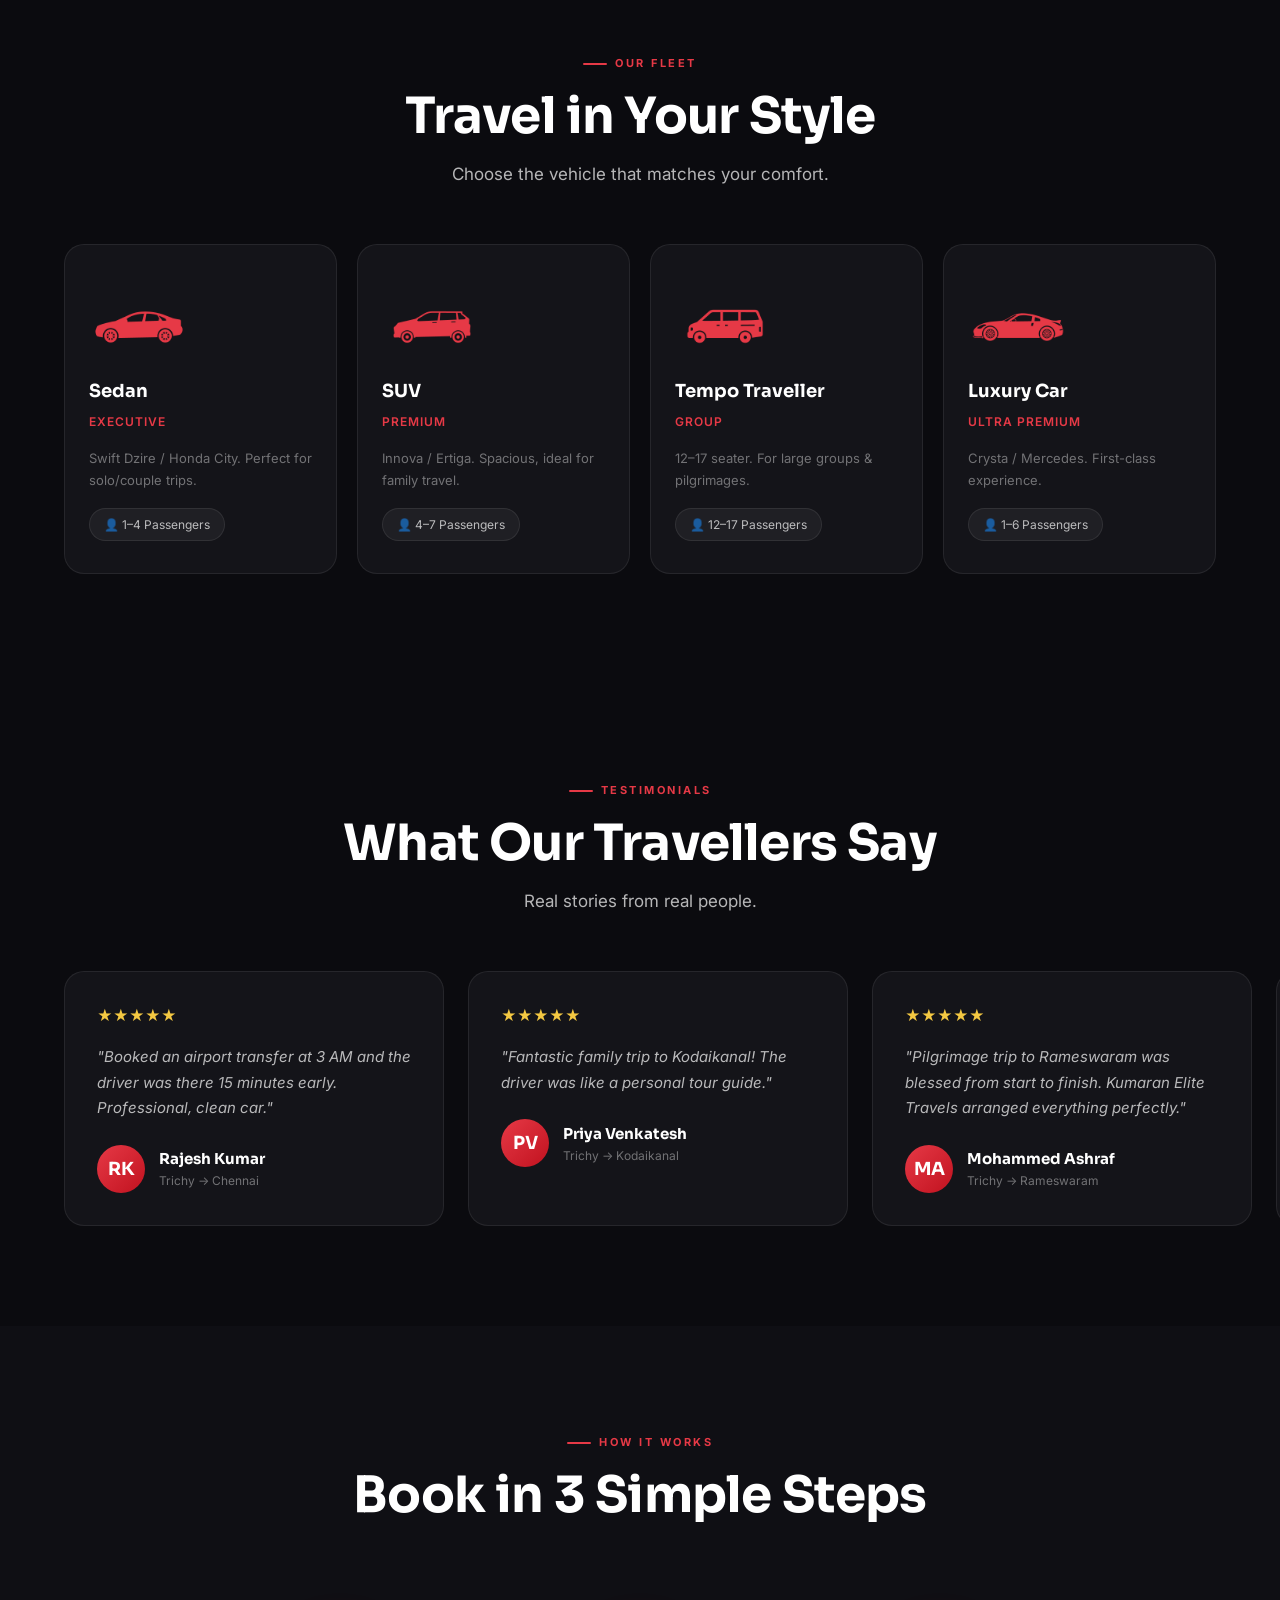
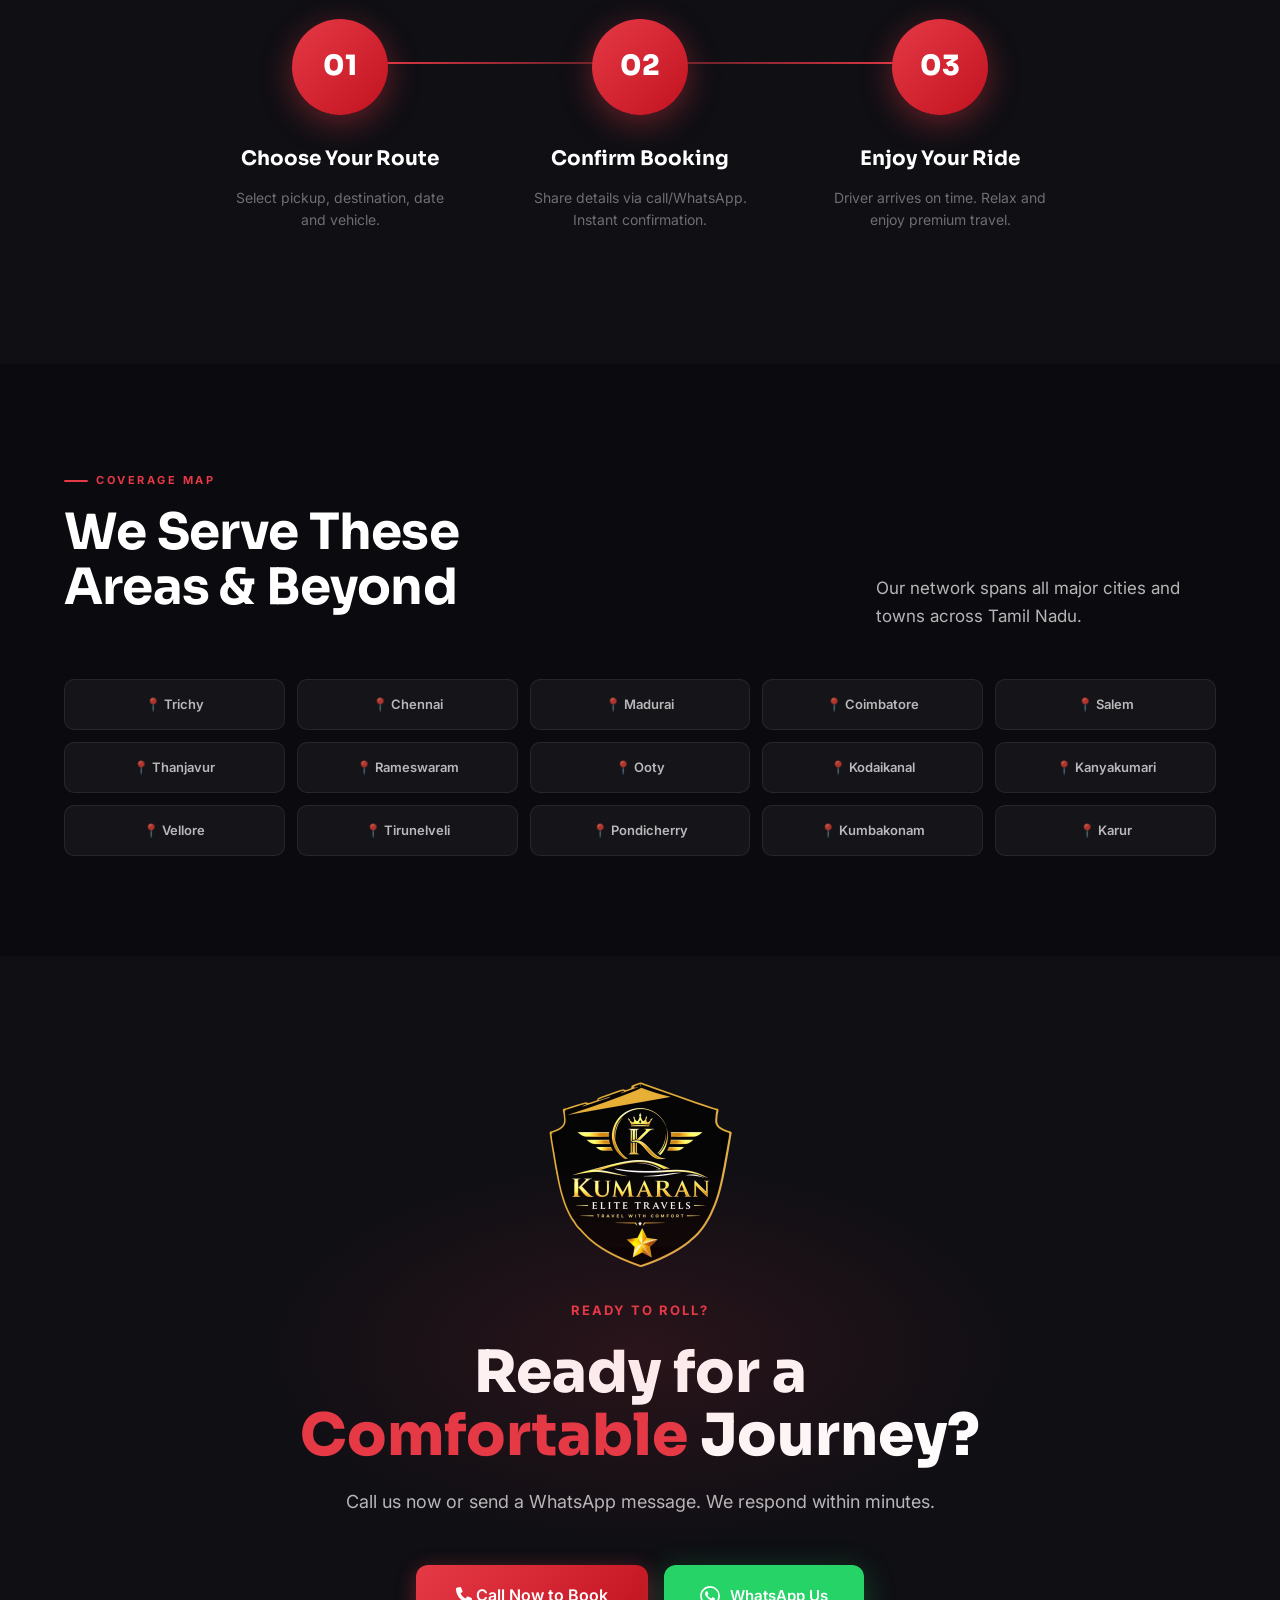
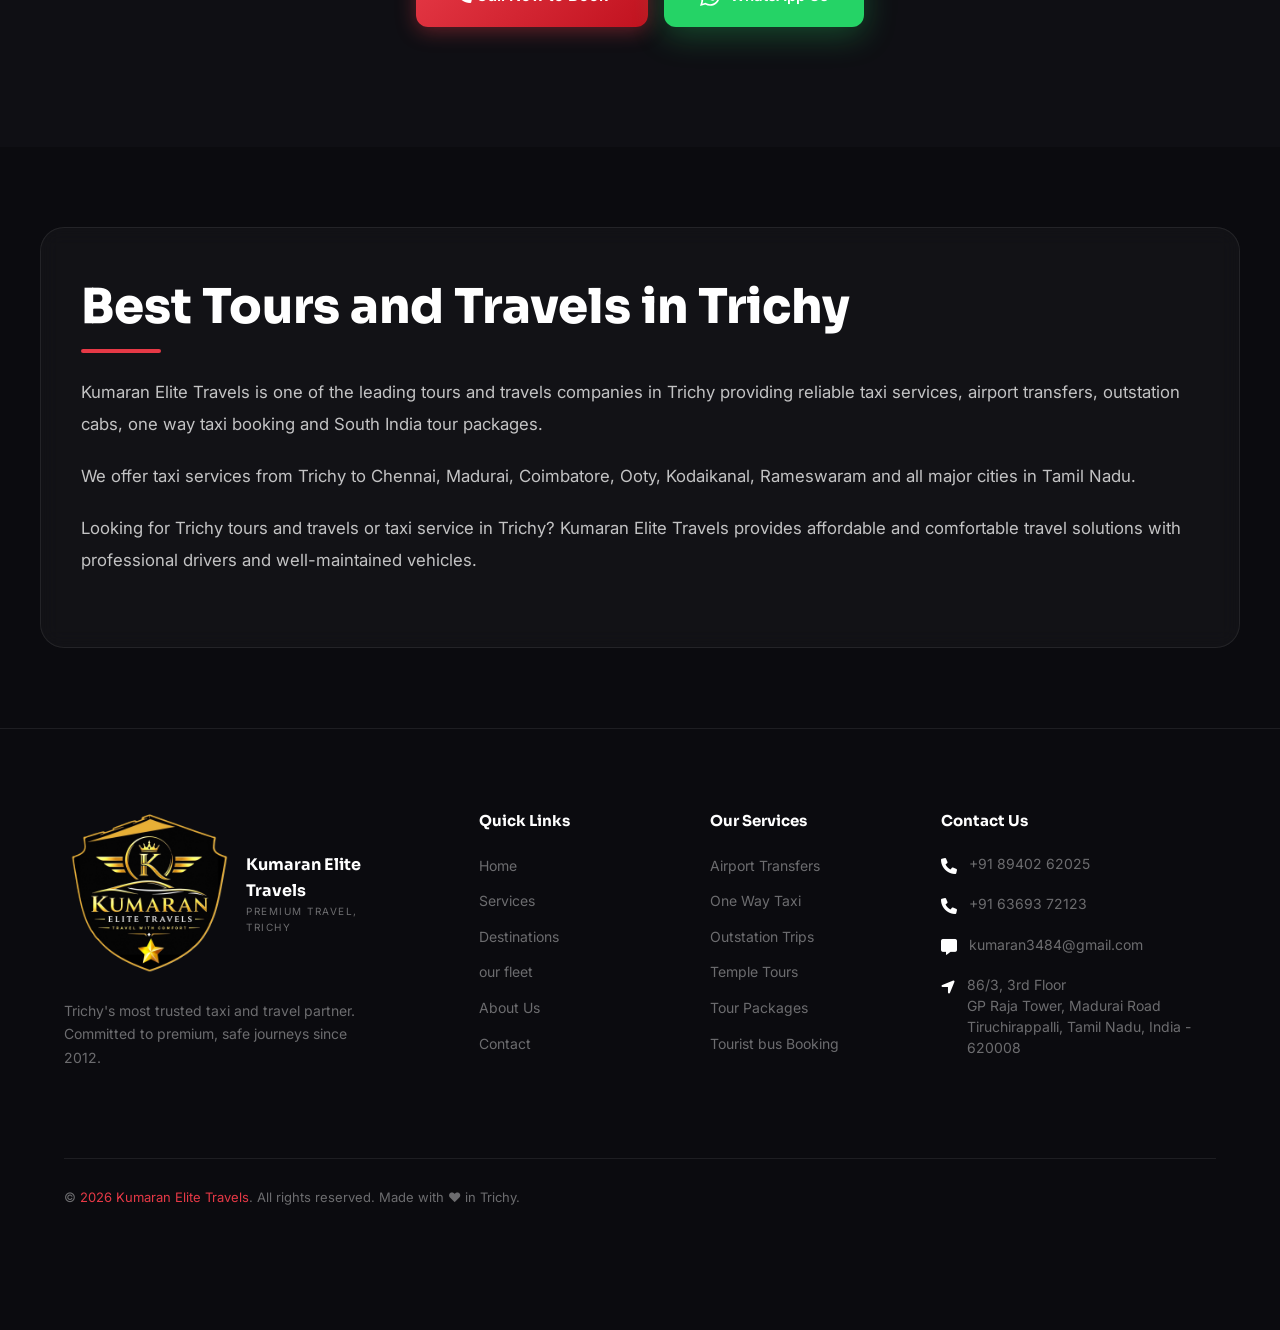
==== commit 7414f9c2: "Update index.html" ====
--- a/index.html
+++ b/index.html
@@ -4,7 +4,7 @@
     <meta charset="UTF-8">
     <meta name="viewport" content="width=device-width, initial-scale=1.0">
 
-<link rel="shortcut icon" href="assets/favicon.png" type="image/x-icon">
+<link rel="shortcut icon" href="assets/kumaran_logo.png" type="image/x-icon">
 
 <!-- SEO Meta Tags -->
 
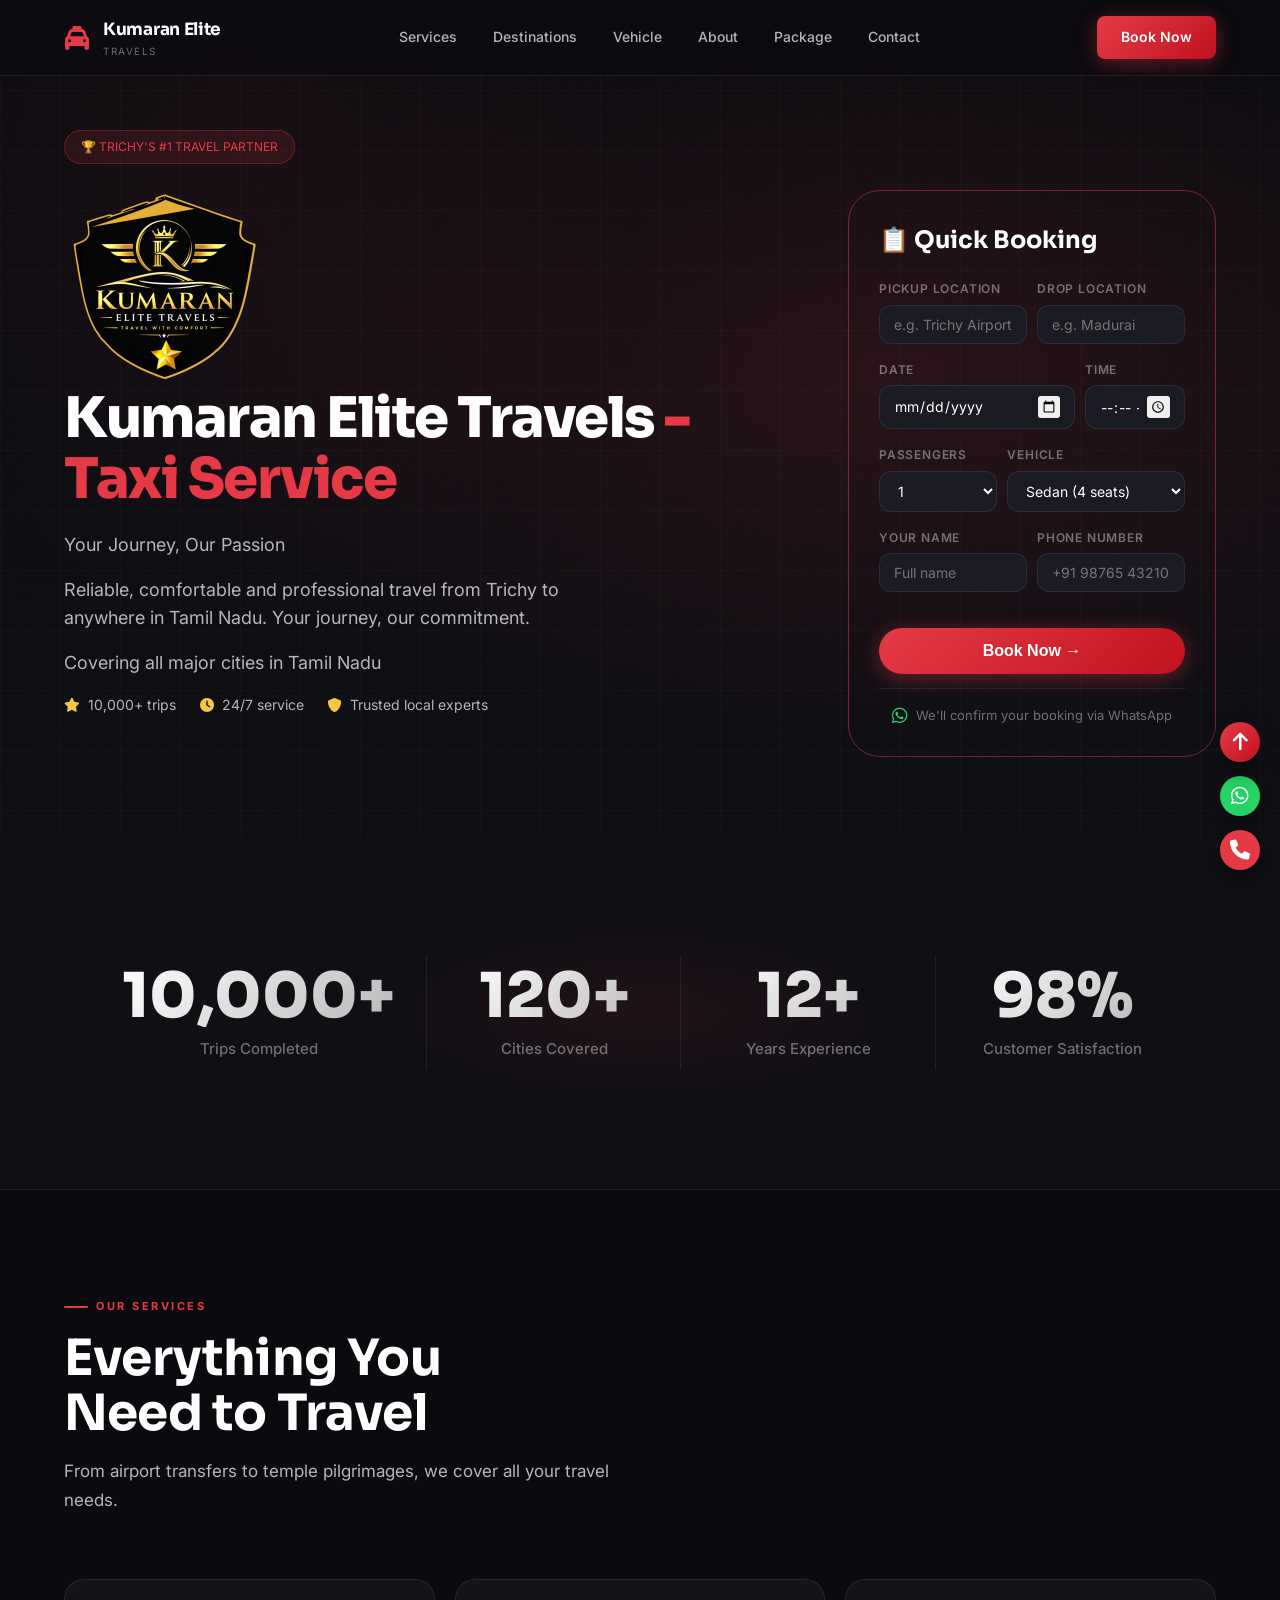
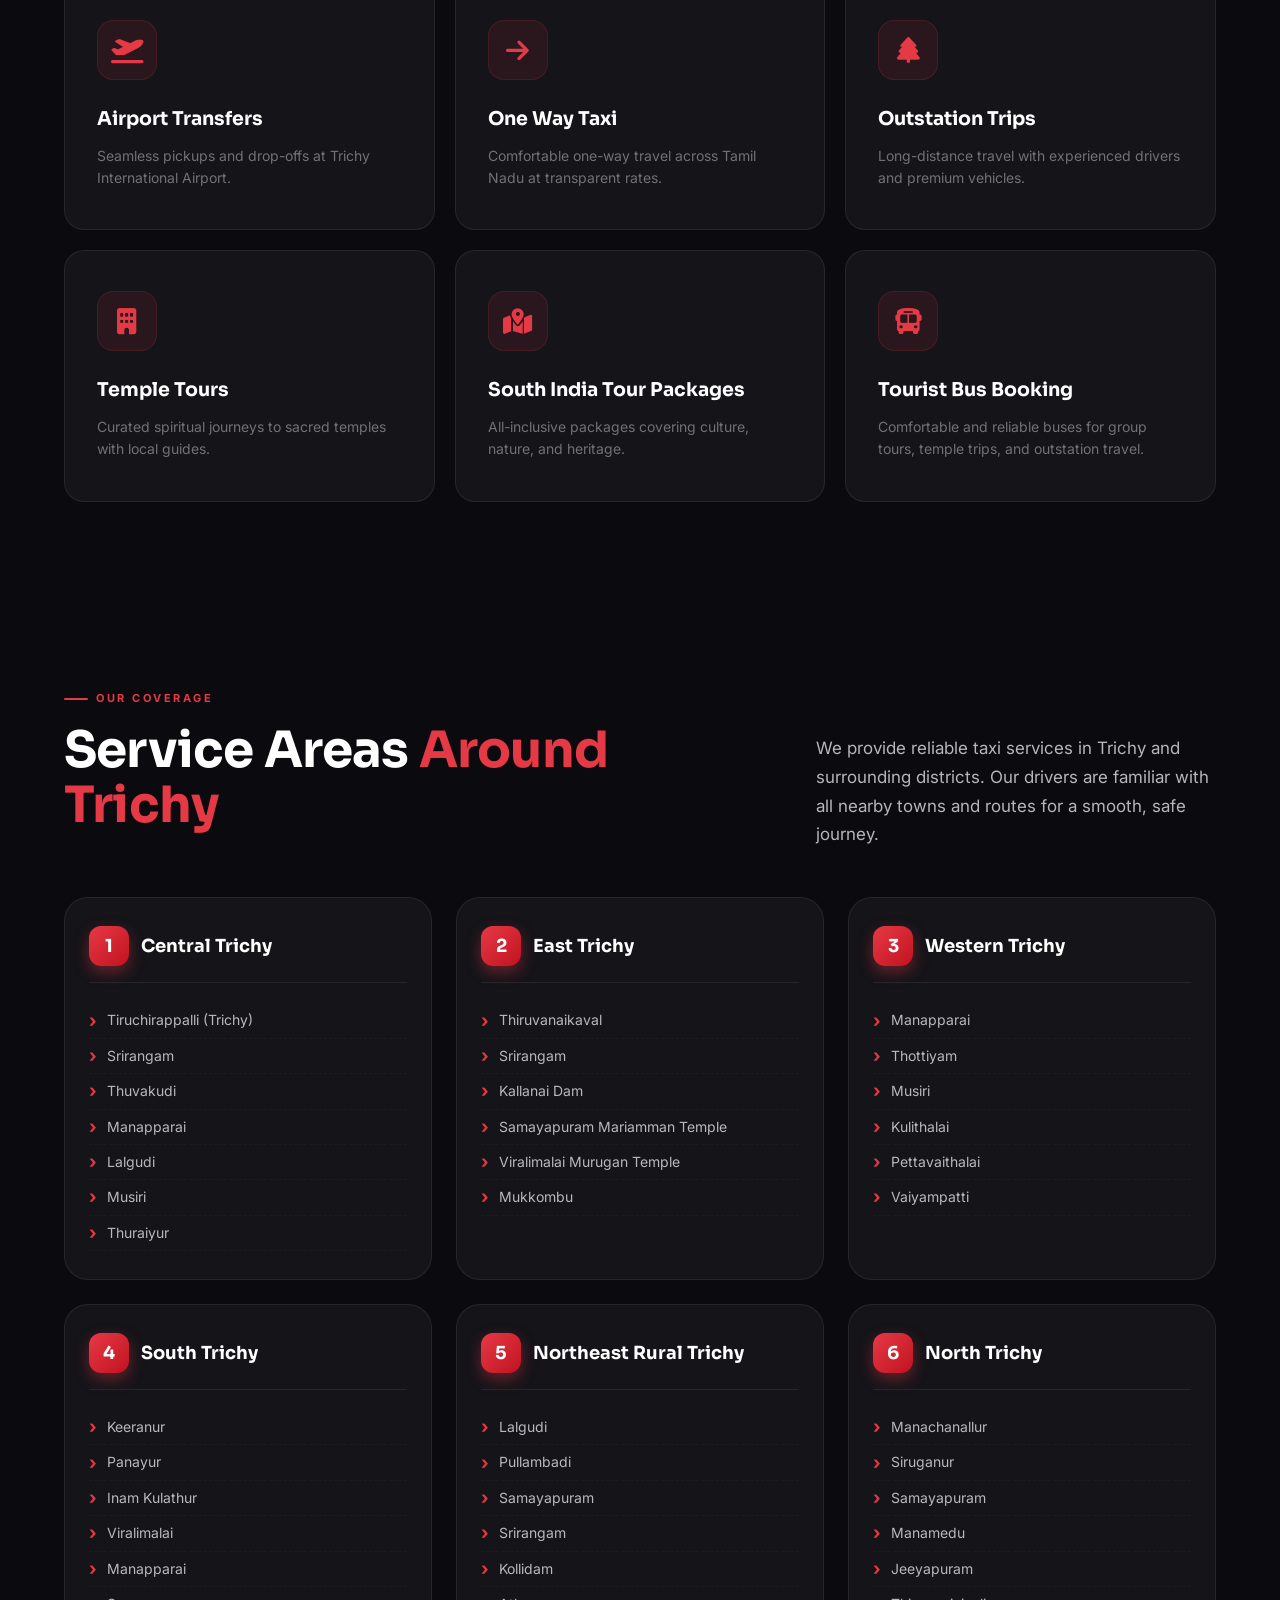
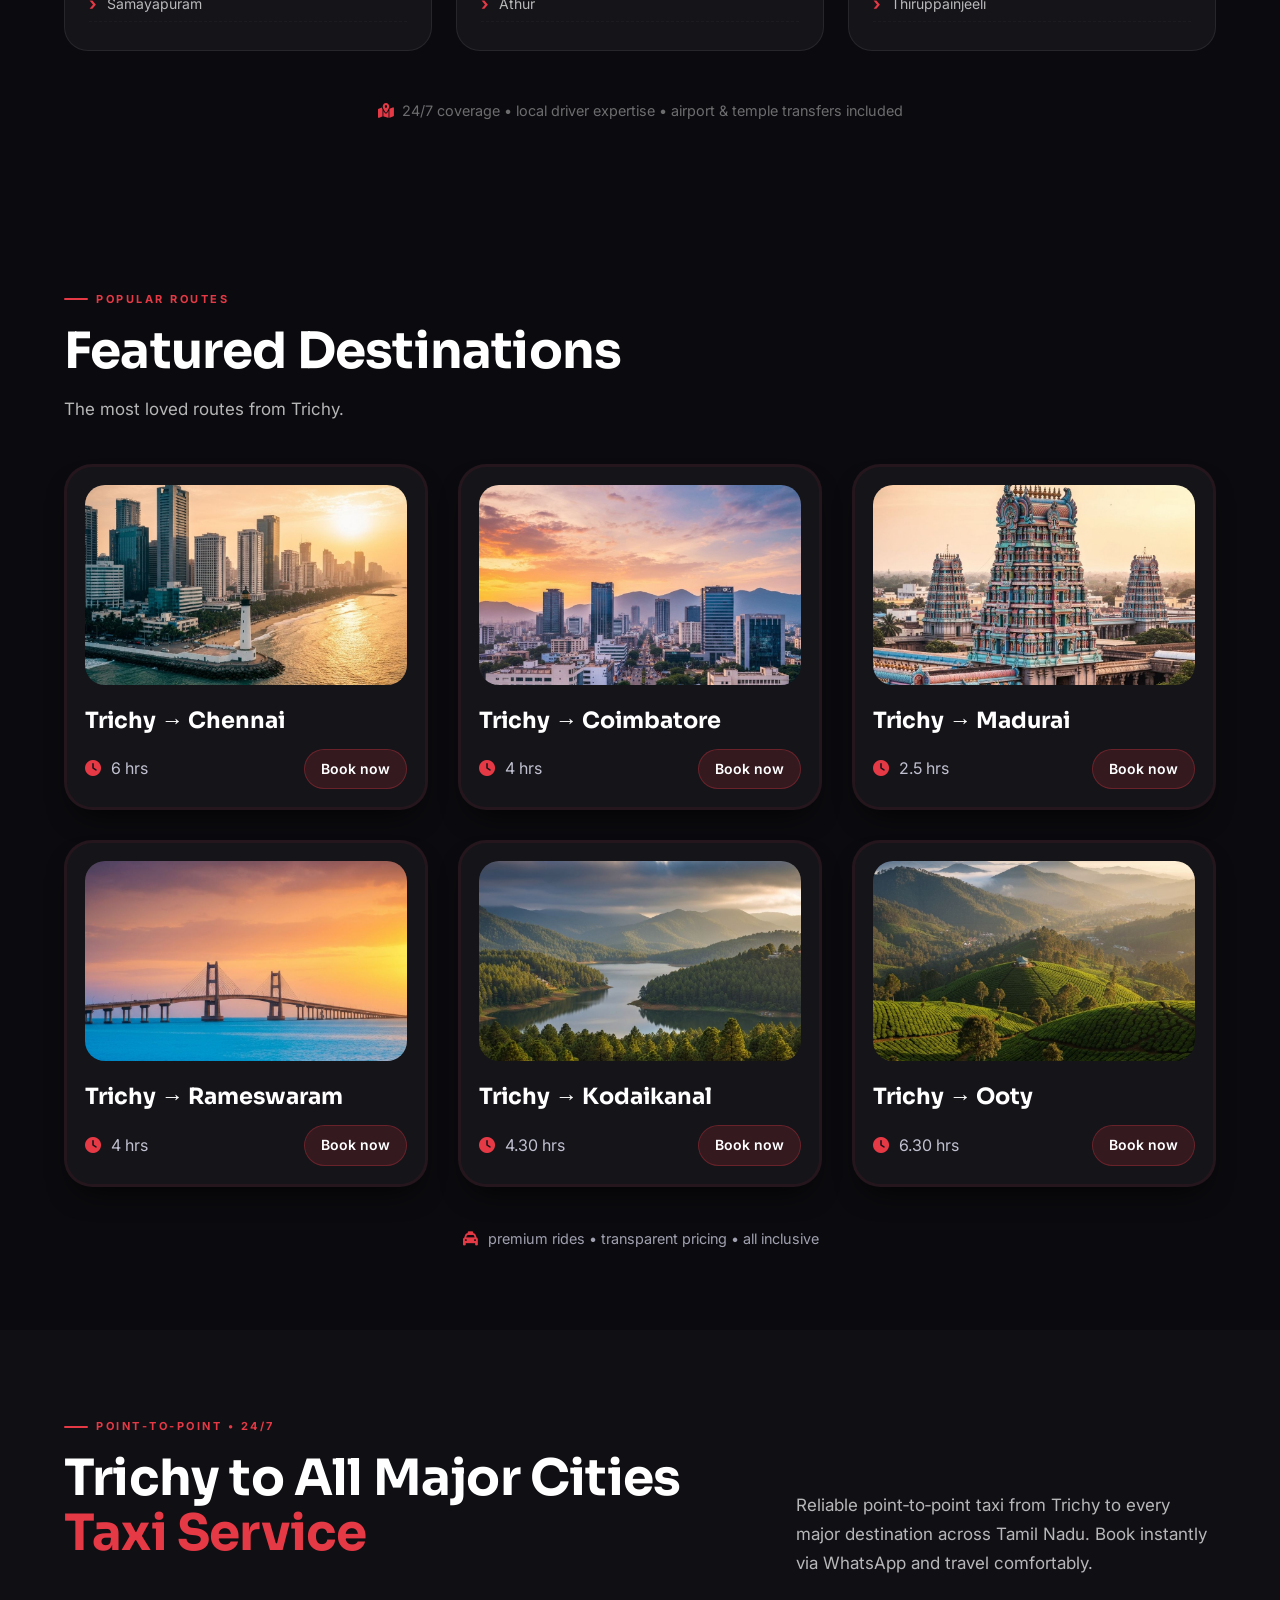
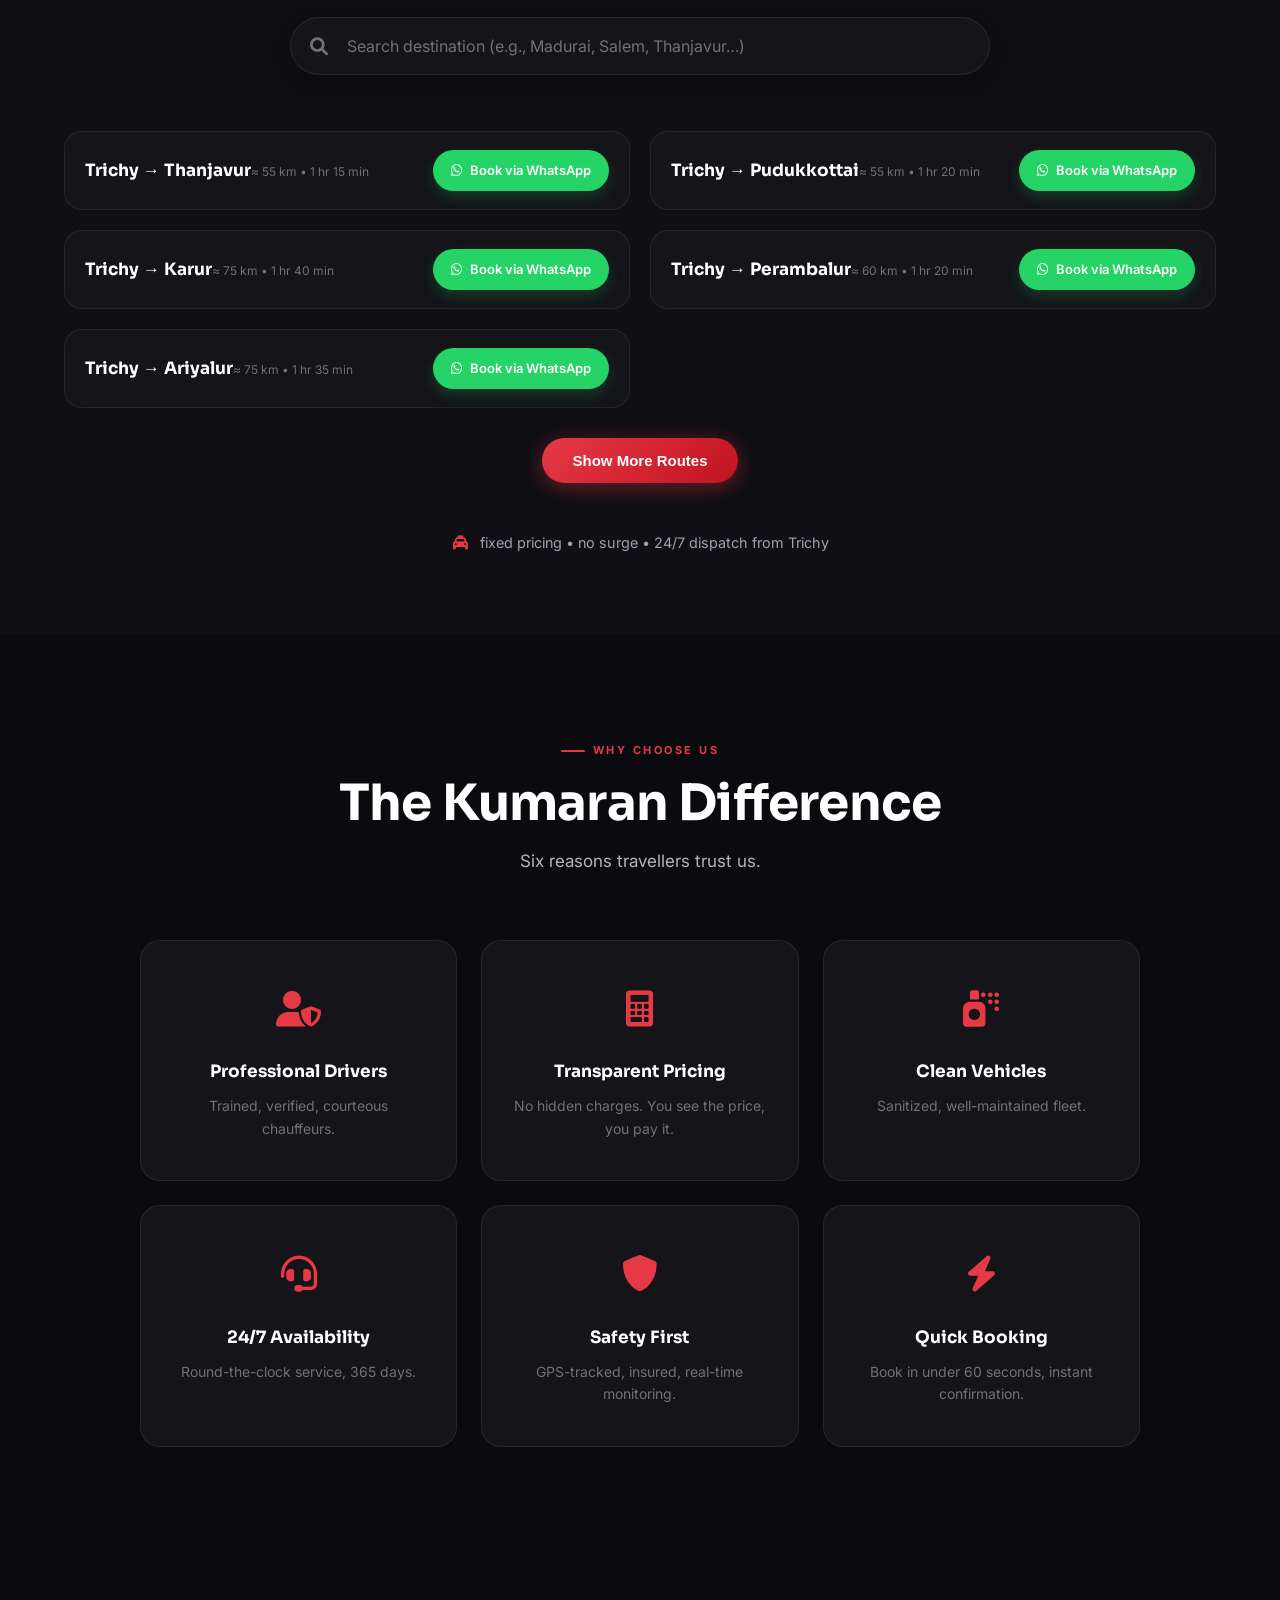
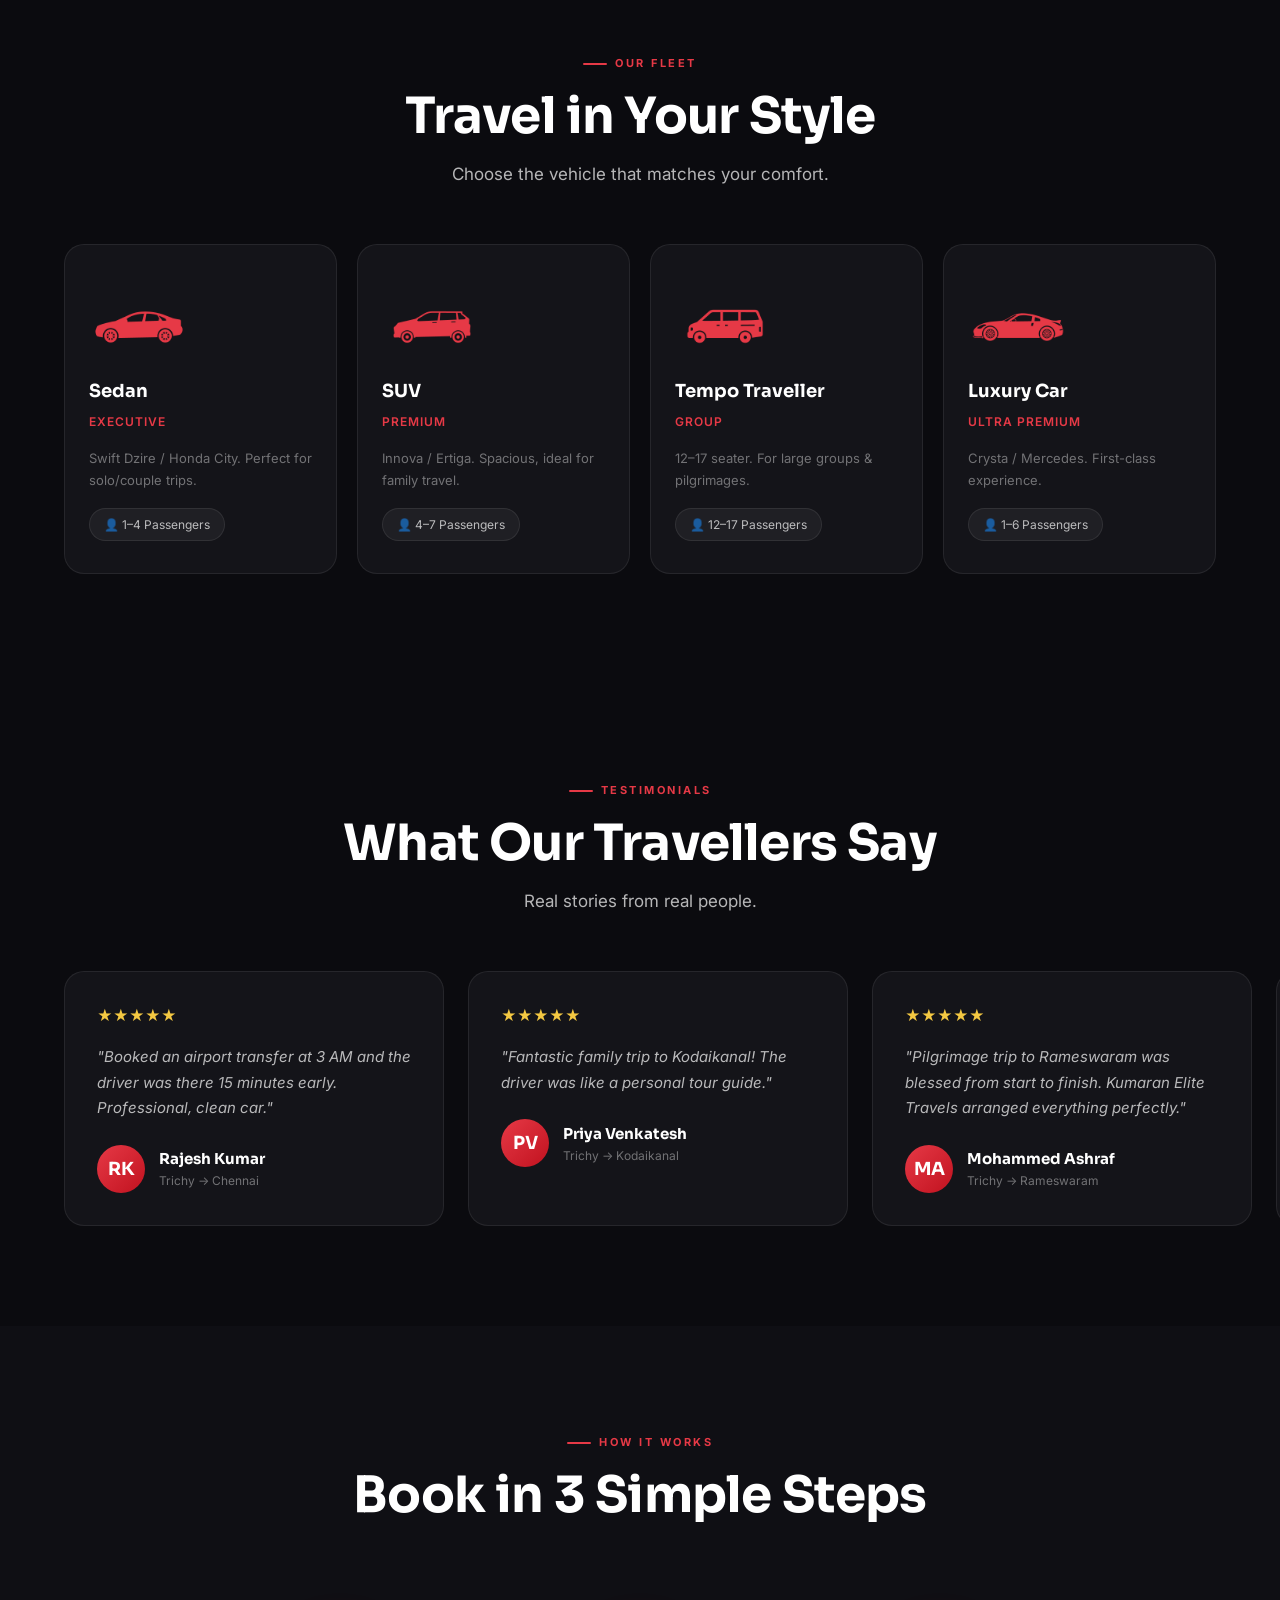
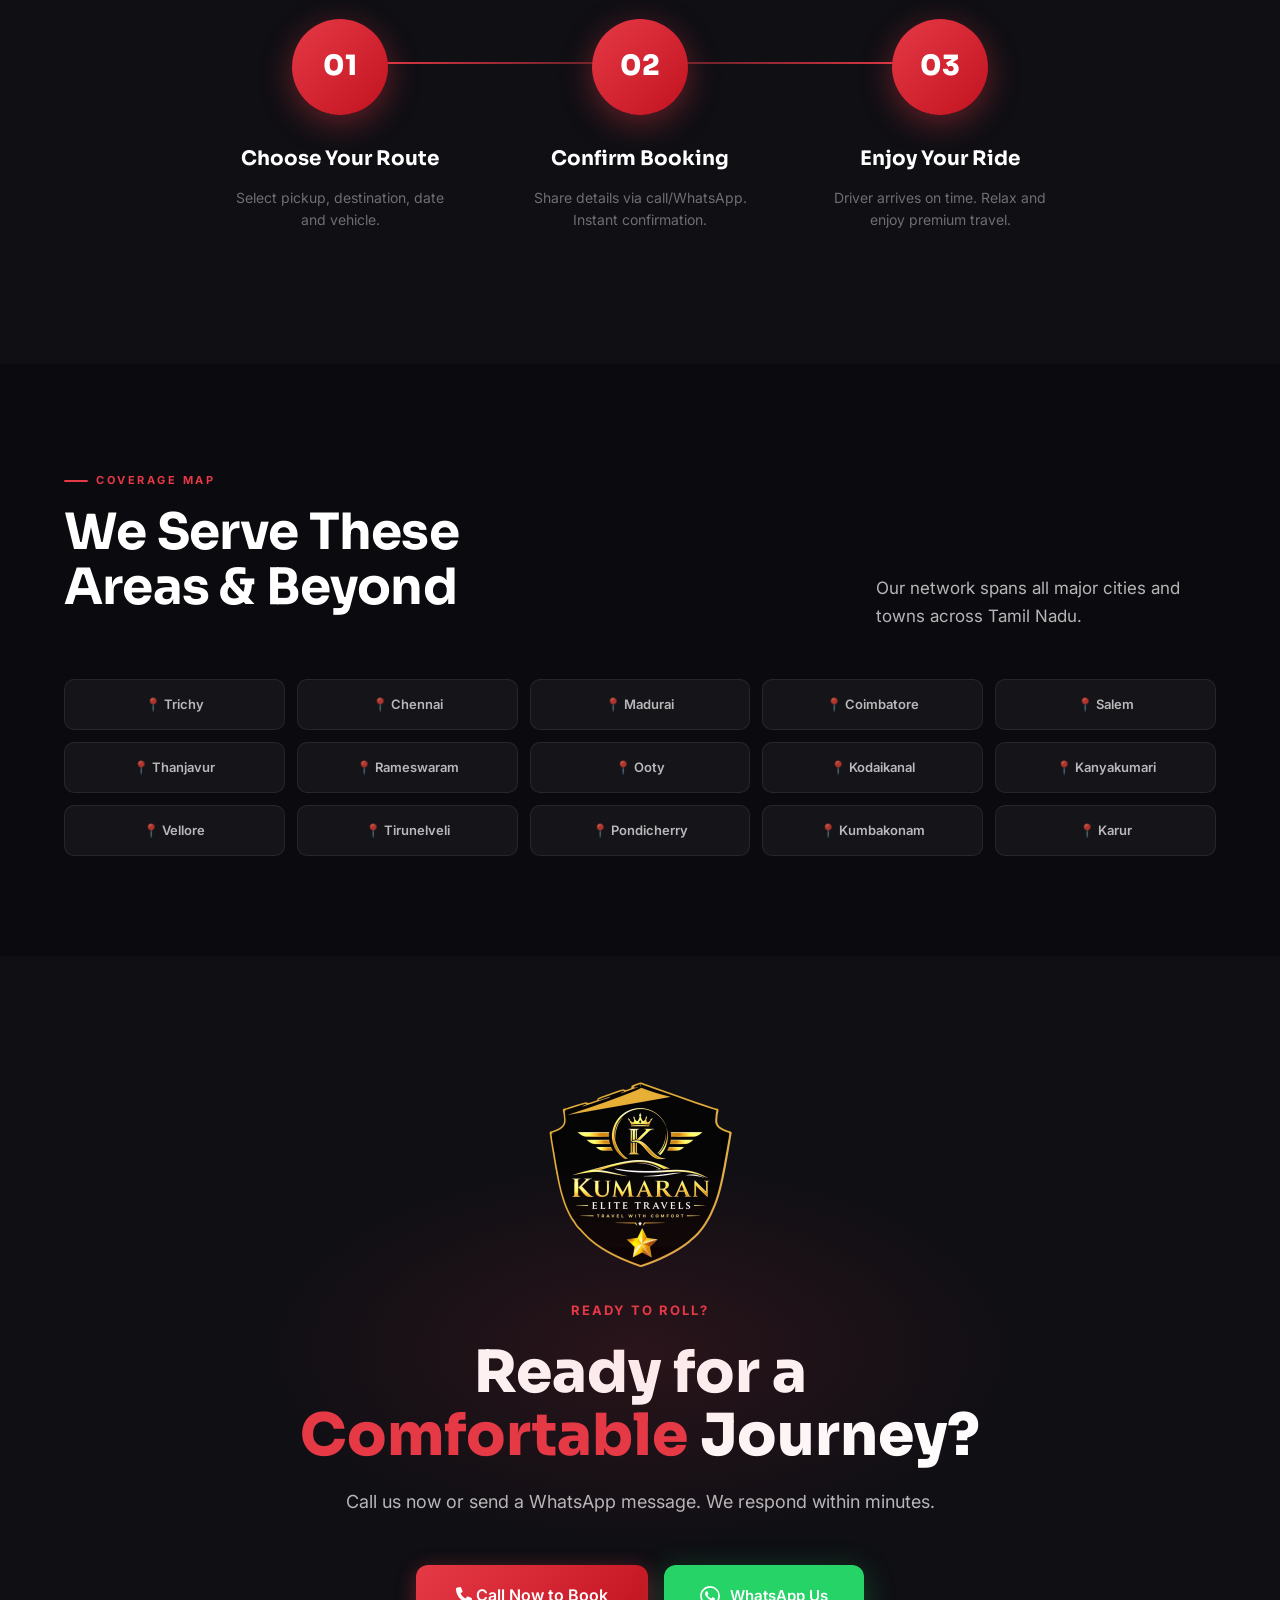
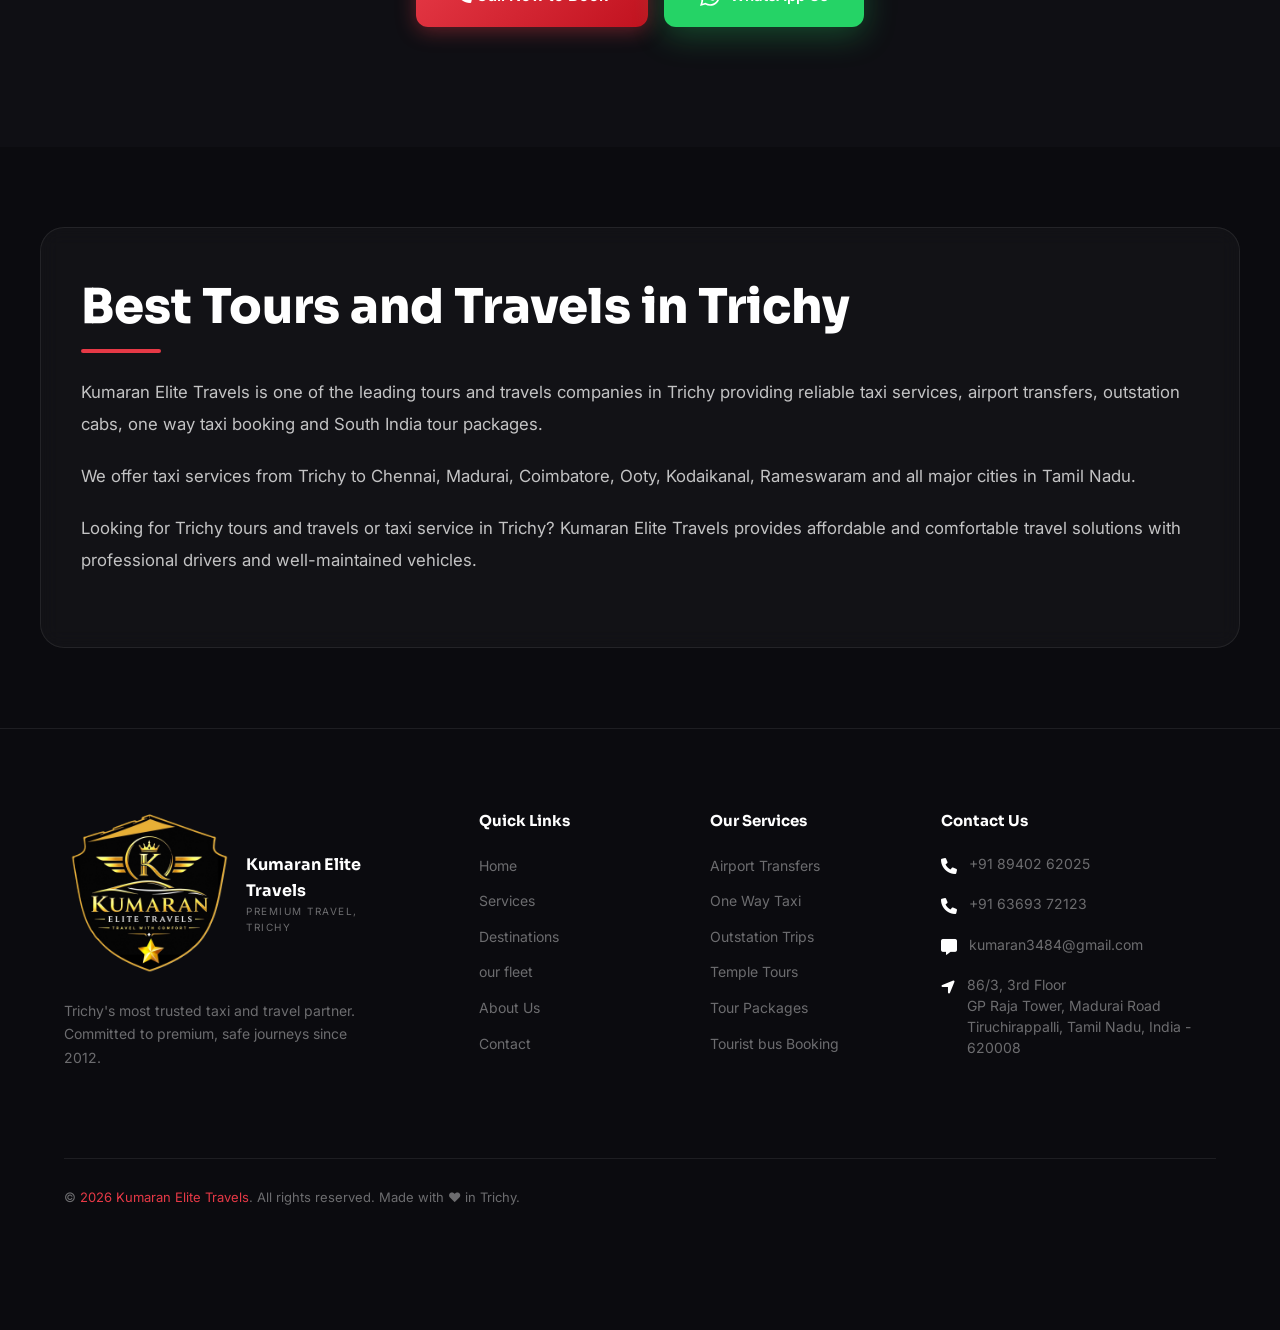
==== commit 564148a4: "Update index.html" ====
--- a/index.html
+++ b/index.html
@@ -32,7 +32,7 @@
 
 <meta property="og:url" content="https://kumaranelitetravels.in/">
 
-<meta property="og:image" content="https://kumaranelitetravels.in/assets/footer_logo.png">
+<meta property="og:image" content="https://kumaranelitetravels.in/assets/kumaran_logo.png">
 
 <meta property="og:site_name" content="Kumaran Elite Travels">
 
@@ -46,7 +46,7 @@
 
 <meta name="twitter:description" content="Trusted taxi and travel service in Trichy for airport transfers, outstation trips and tour packages.">
 
-<meta name="twitter:image" content="https://kumaranelitetravels.in/assets/footer_logo.png">
+<meta name="twitter:image" content="https://kumaranelitetravels.in/assets/kumaran_logo.png">
 
 <!-- ================= LOCAL BUSINESS SCHEMA ================= -->
 
@@ -55,7 +55,7 @@
   "@context": "https://schema.org",
   "@type": "TravelAgency",
   "name": "Kumaran Elite Travels",
-  "image": "https://kumaranelitetravels.in/assets/footer_logo.png",
+  "image": "https://kumaranelitetravels.in/assets/kumaran_logo.png",
   "url": "https://kumaranelitetravels.in",
   "telephone": "+91 8940262025",
   "email": "kumaran3484@gmail.com",
@@ -233,7 +233,7 @@
     <div class="hero-booking-container" style="margin-top: 60px;">
       <div class="hero-left fade-in">
         <div class="badge">🏆 TRICHY'S #1 TRAVEL PARTNER</div>
-<img src="assets/footer_logo.png" alt="Kumaran Elite Travels Logo" class="hero-logo">        <h1>Kumaran Elite Travels <span class="highlight">- Taxi Service</span></h1>
+<img src="assets/kumaran_logo.png" alt="Kumaran Elite Travels Logo" class="hero-logo">        <h1>Kumaran Elite Travels <span class="highlight">- Taxi Service</span></h1>
         <p> Your Journey, Our Passion</p>
         <p>Reliable, comfortable and professional travel from Trichy to anywhere in Tamil Nadu. Your journey, our commitment.</p>
         <p>Covering all major cities in Tamil Nadu</p>
@@ -517,7 +517,7 @@
 
   <!-- ===== CTA ===== -->
   <section class="cta-section" id="contact">
-    <img src="assets/footer_logo.png" alt="Kumaran Elite Travels logo" height="200" width="200" loading="lazy" style="margin:0 auto 24px;">
+    <img src="assets/kumaran_logo.png" alt="Kumaran Elite Travels logo" height="200" width="200" loading="lazy" style="margin:0 auto 24px;">
     <div class="cta-label fade-in">Ready to Roll?</div>
     <h2 class="cta-title fade-in">Ready for a<br><span style="color:var(--red);">Comfortable</span> Journey?</h2>
     <p class="cta-sub fade-in">Call us now or send a WhatsApp message. We respond within minutes.</p>
@@ -550,7 +550,7 @@
     <div class="footer-grid">
       <div class="footer-brand">
         <div class="footer-logo">
-          <img src="assets/footer_logo.png" alt="Kumaran Elite Travels" height="170" width="170" loading="lazy">
+          <img src="assets/kumaran_logo.png" alt="Kumaran Elite Travels" height="170" width="170" loading="lazy">
           <div class="footer-logo-text"><div class="brand">Kumaran Elite Travels</div><div class="sub">Premium Travel, Trichy</div></div>
         </div>
         <p class="footer-desc">Trichy's most trusted taxi and travel partner. Committed to premium, safe journeys since 2012.</p>
